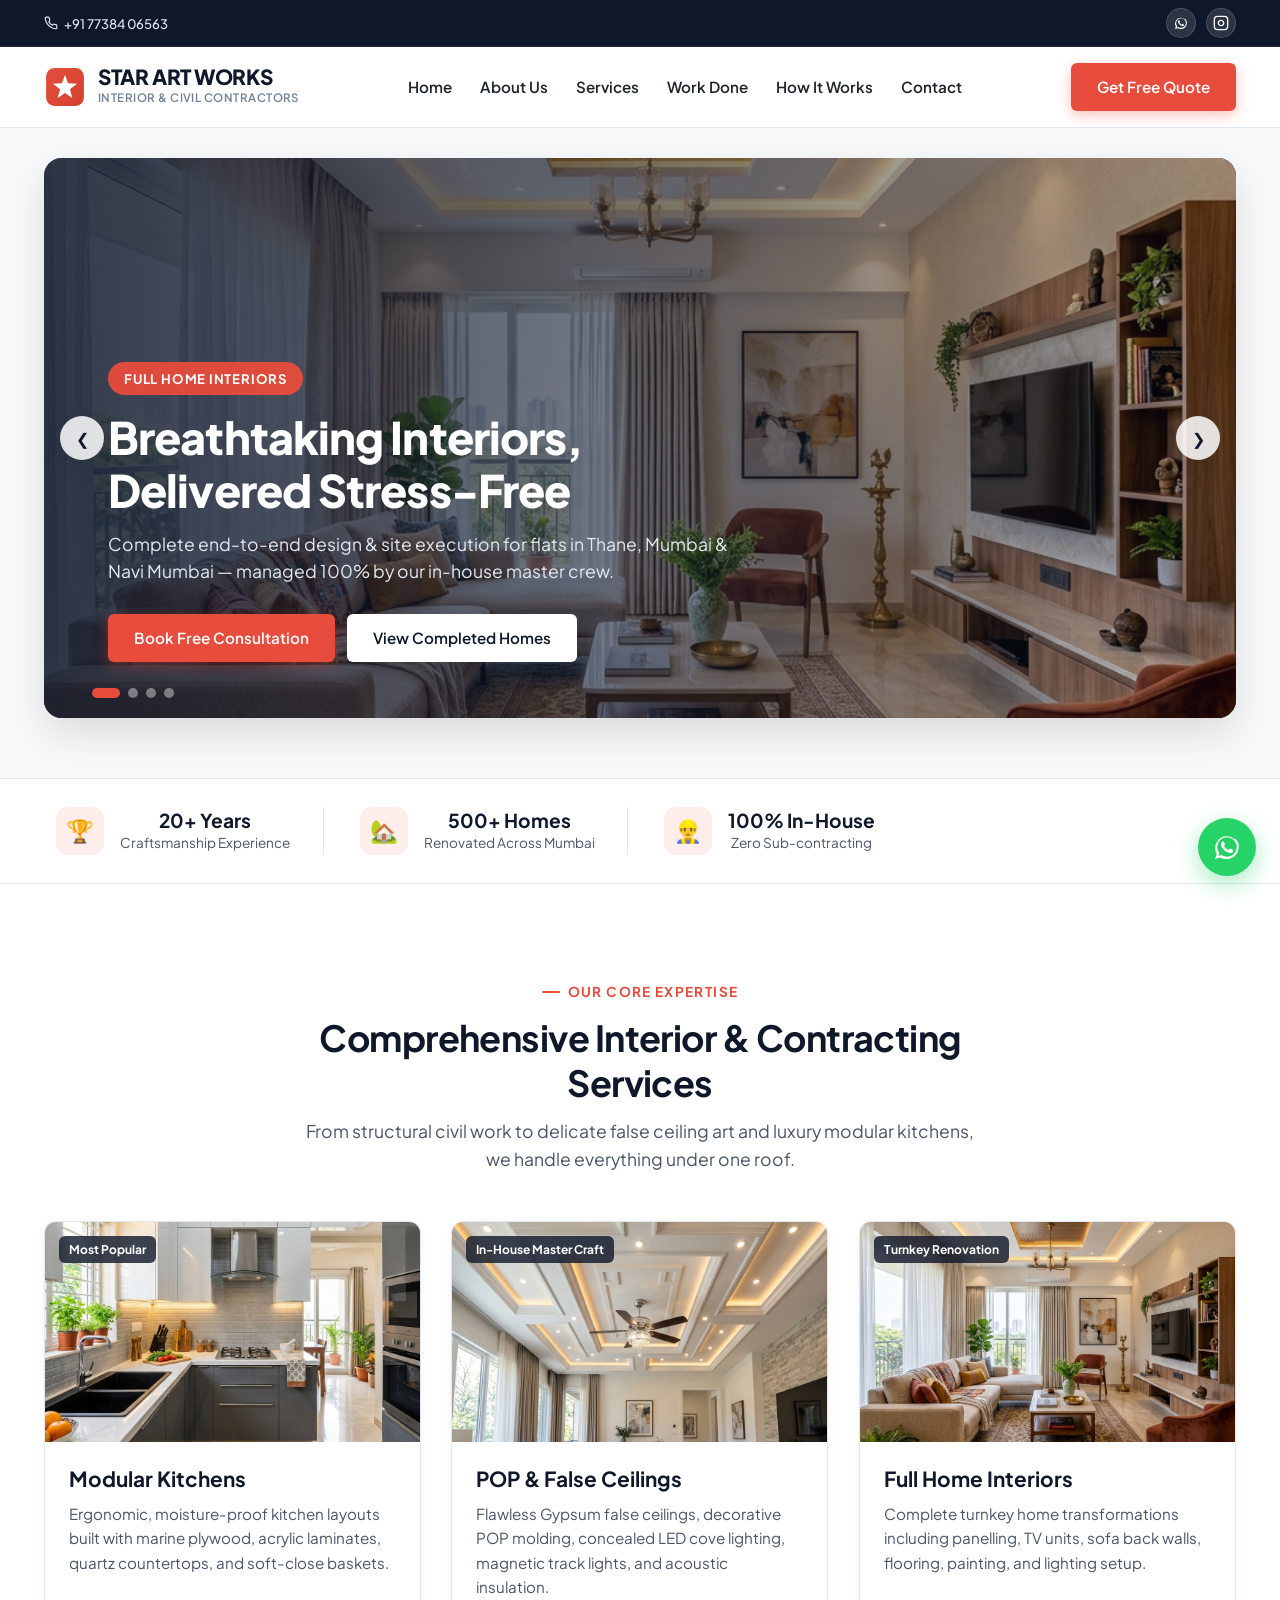
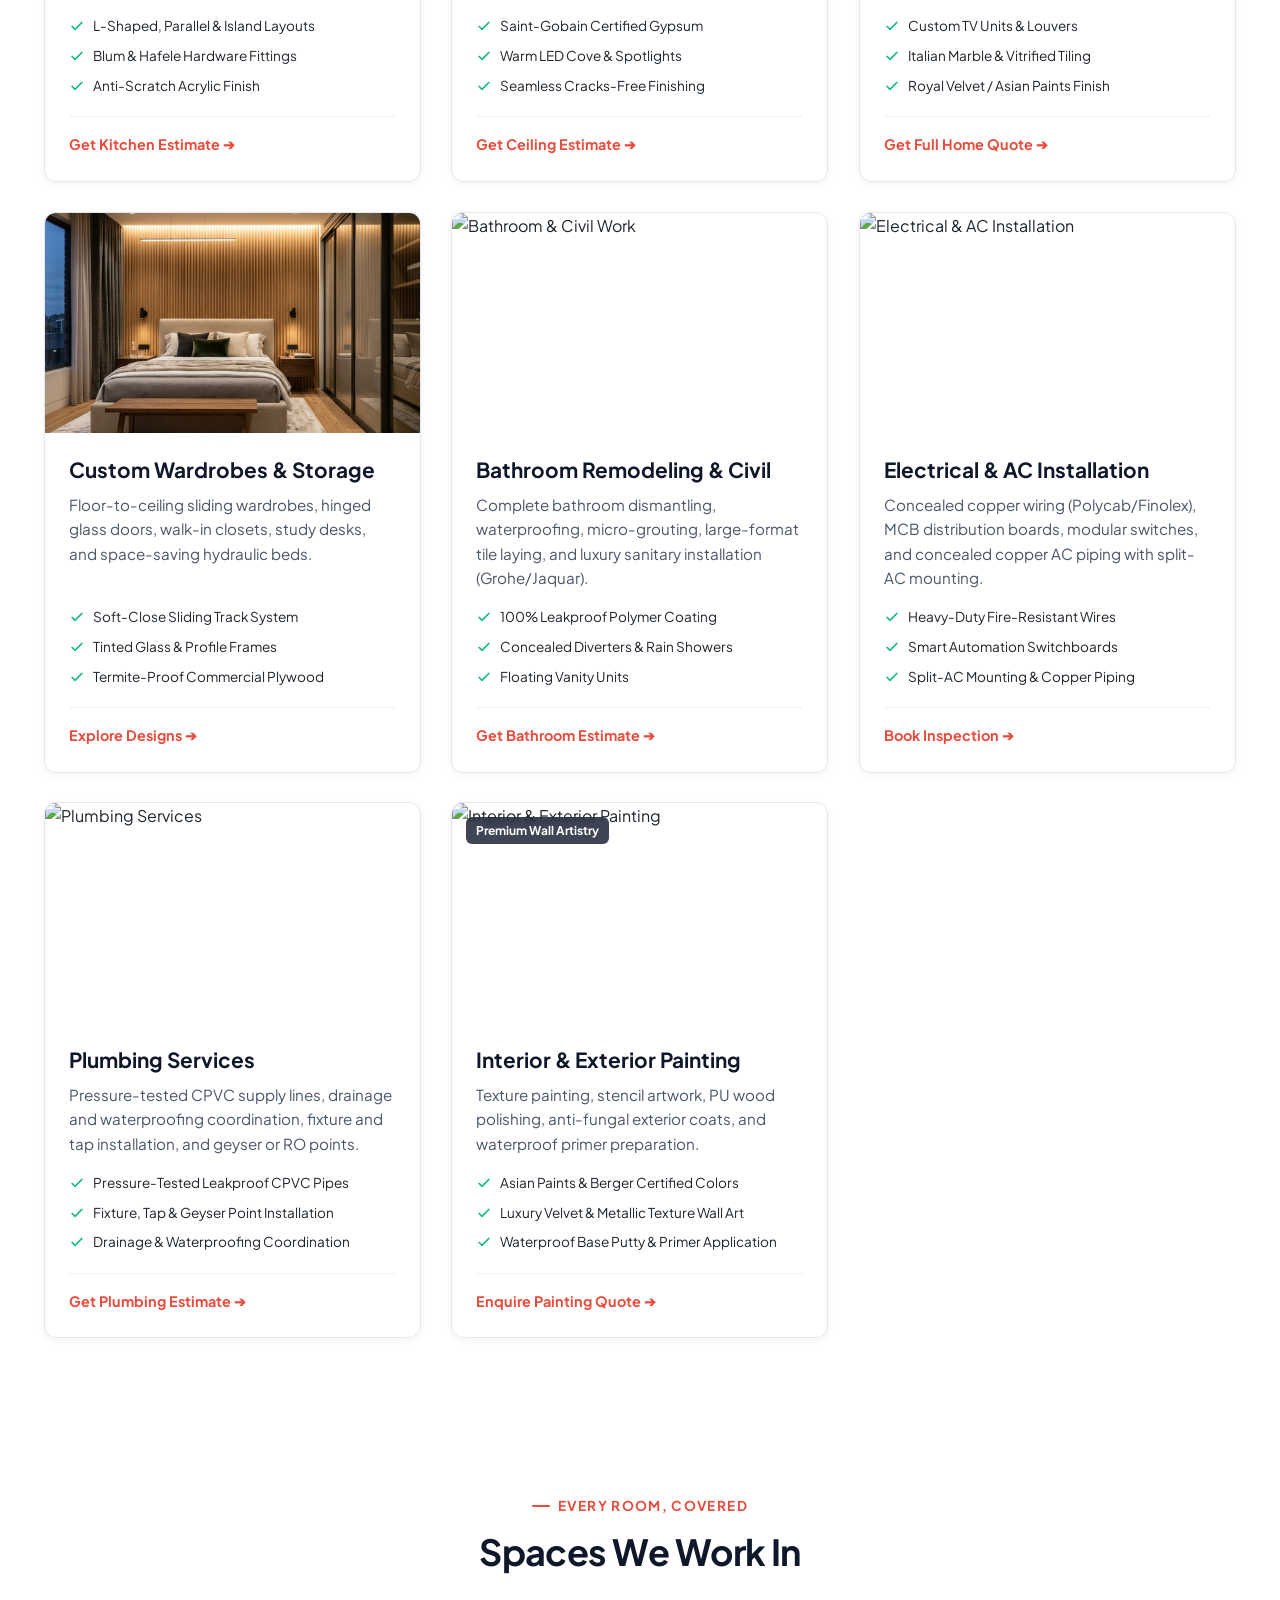
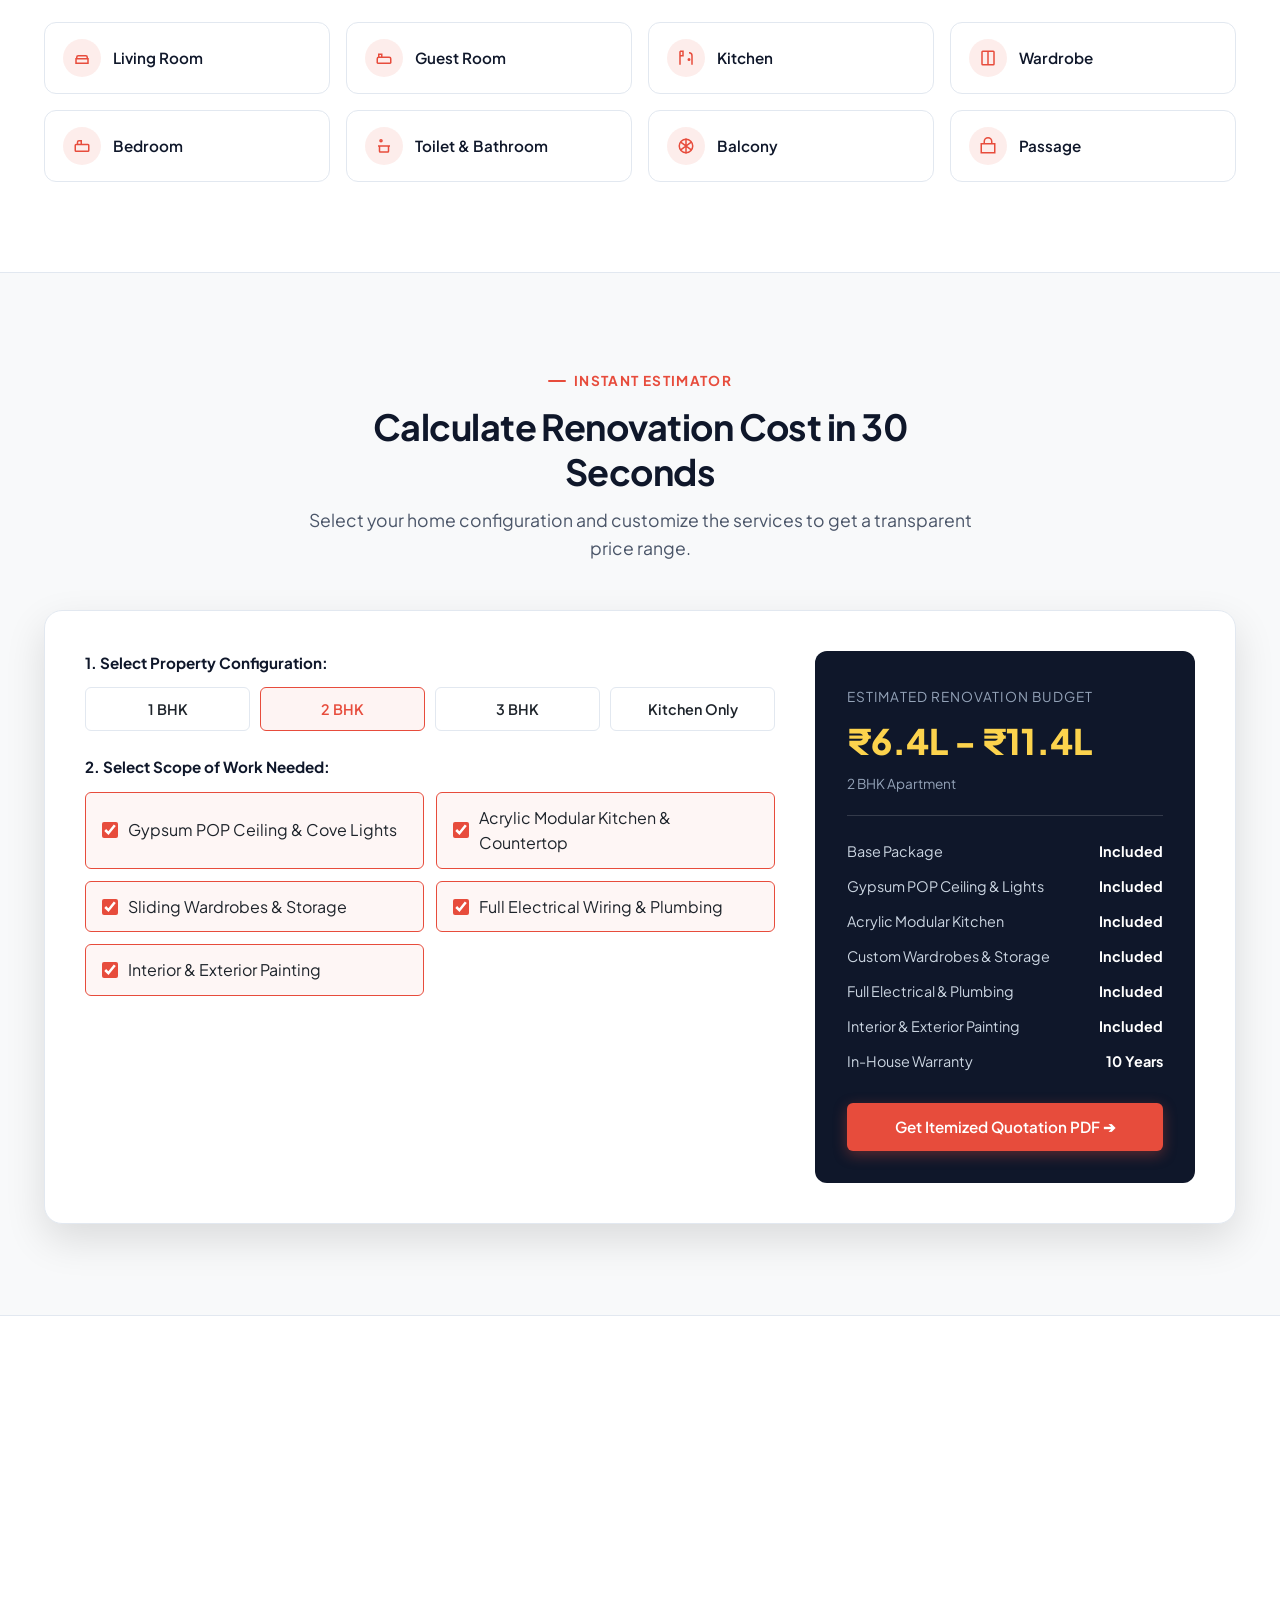
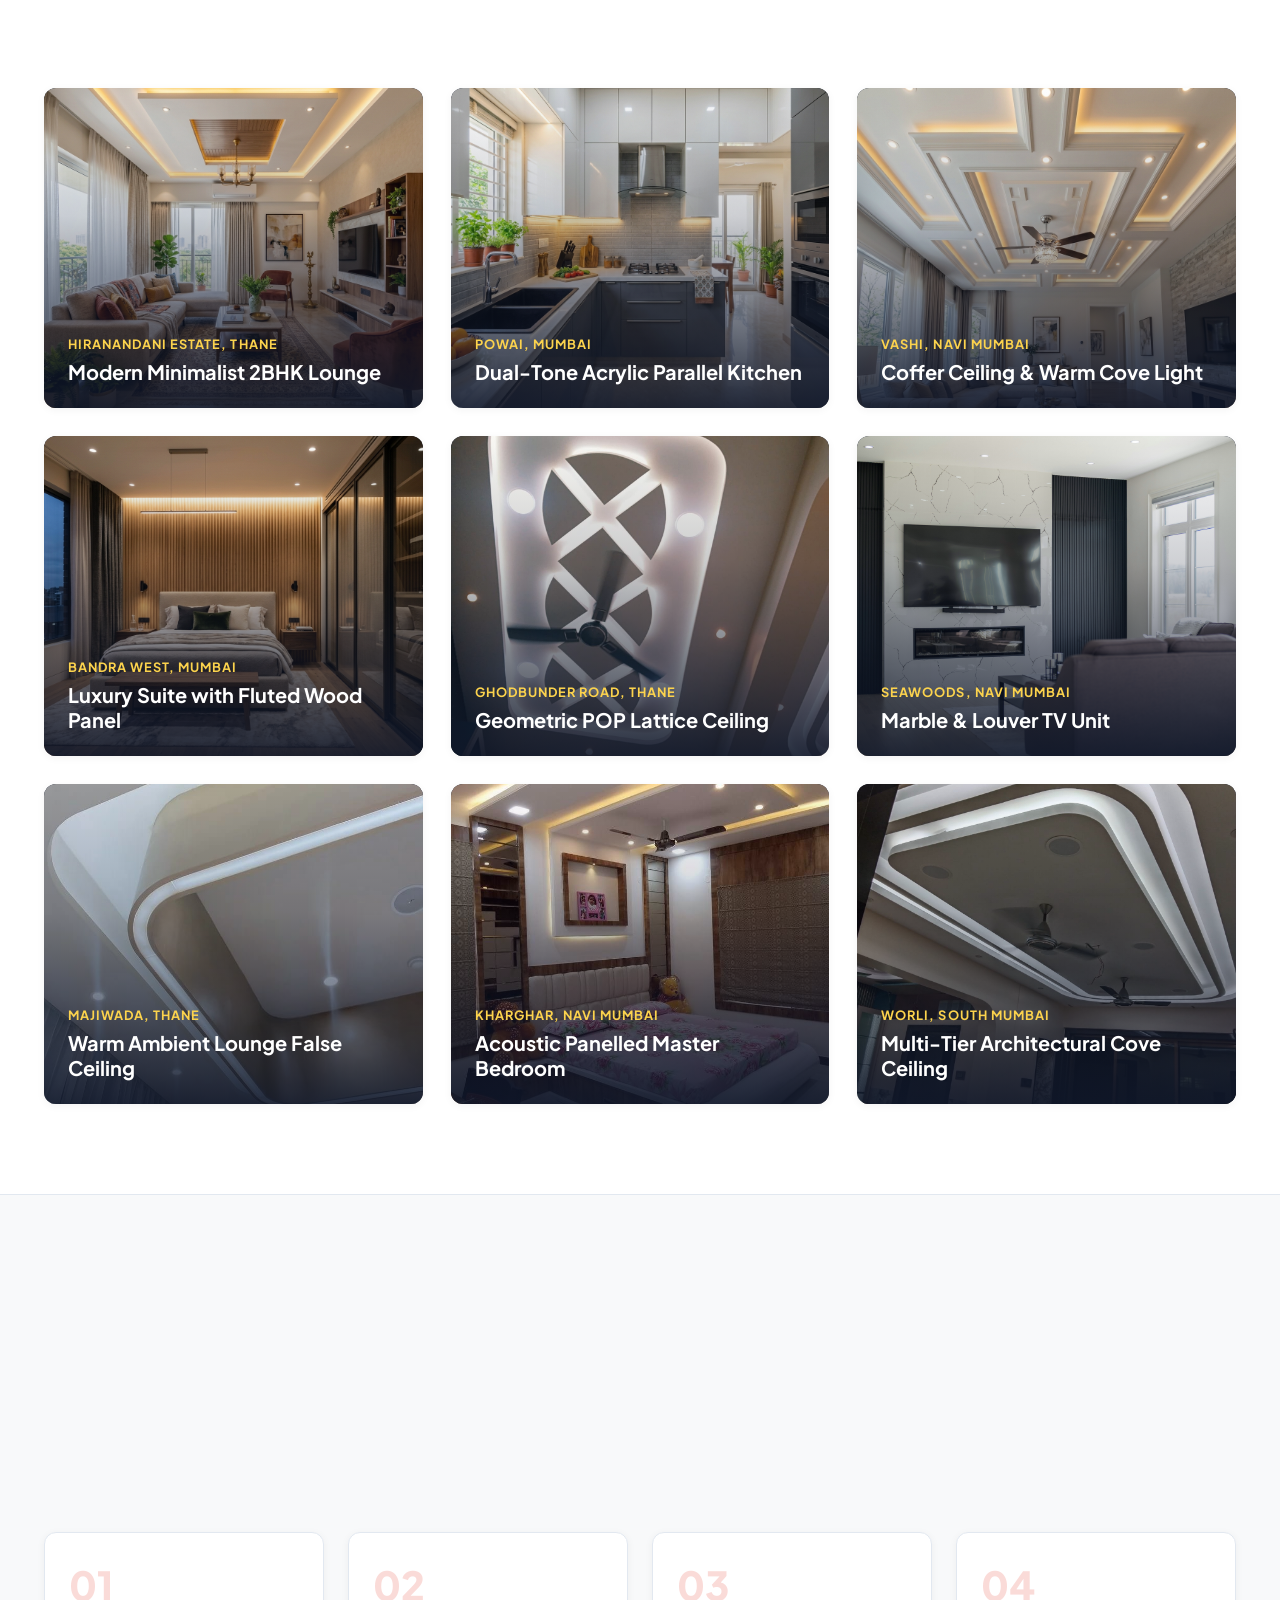
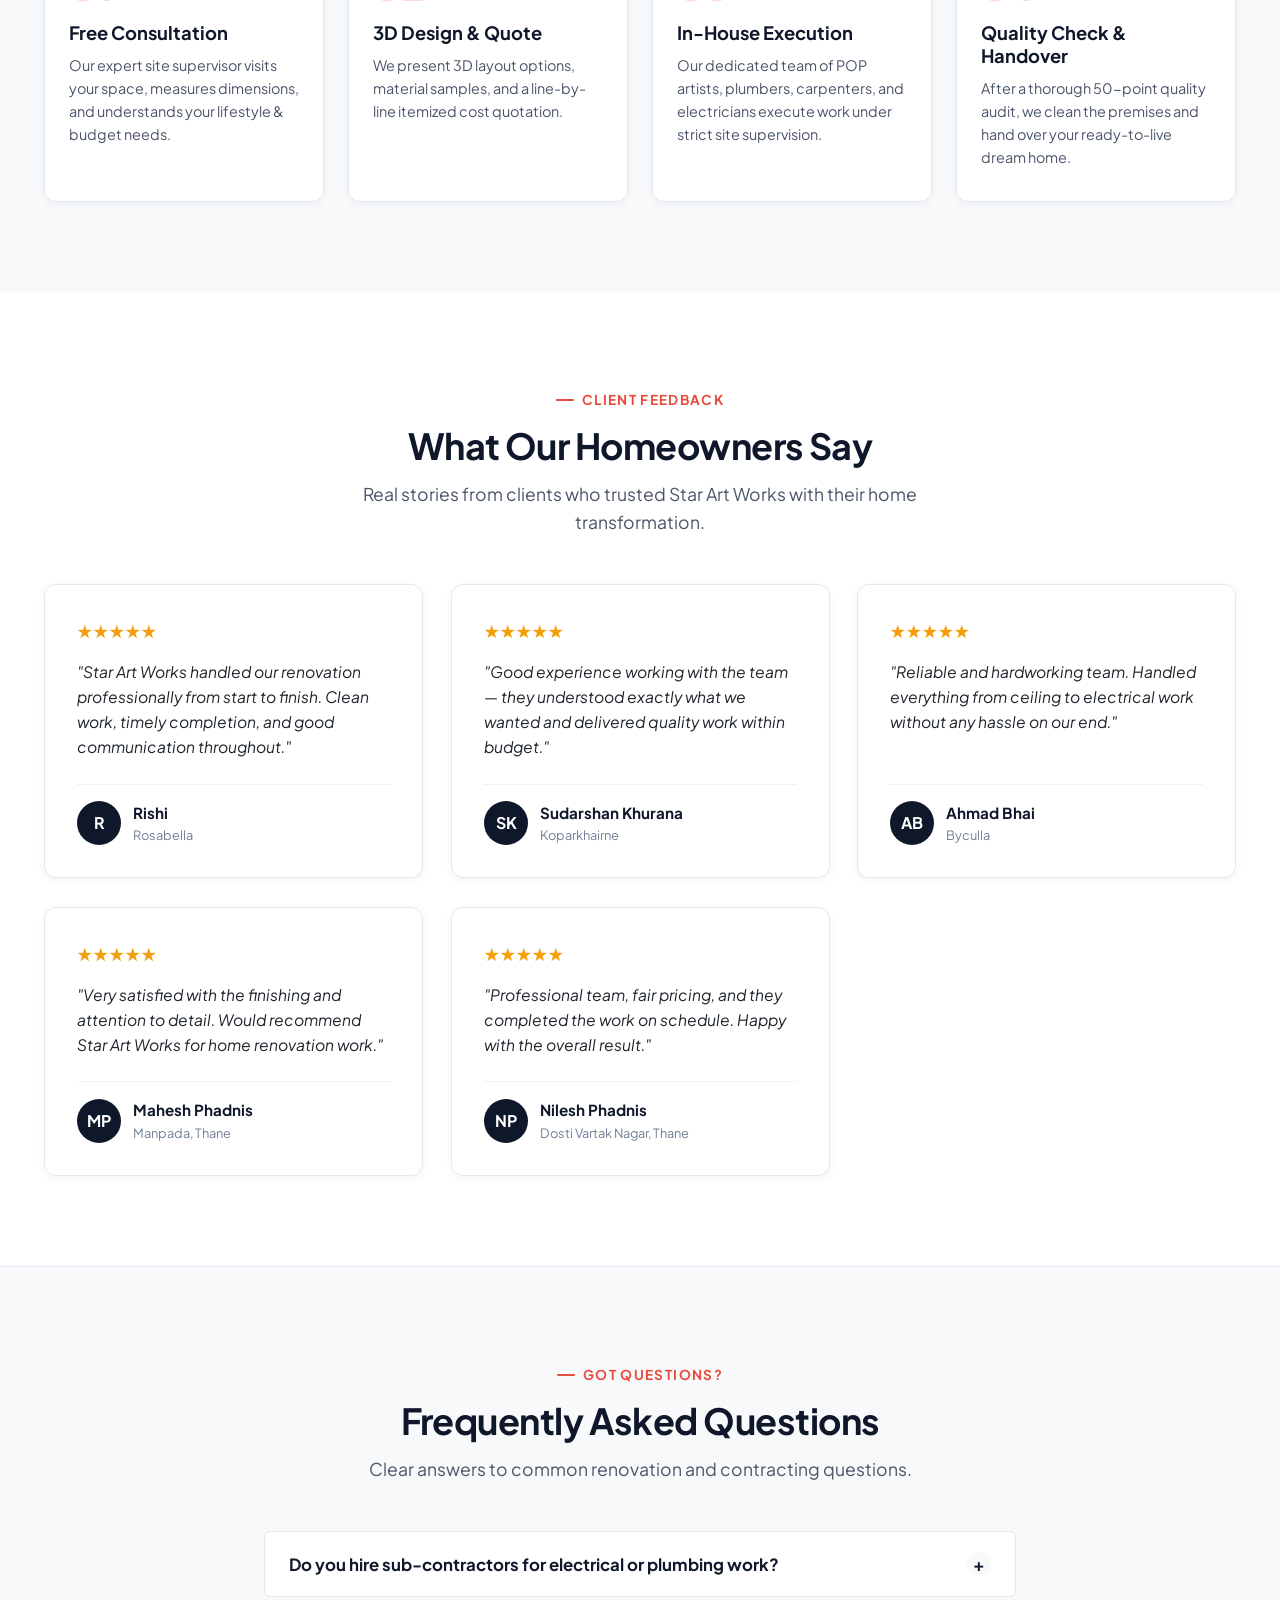
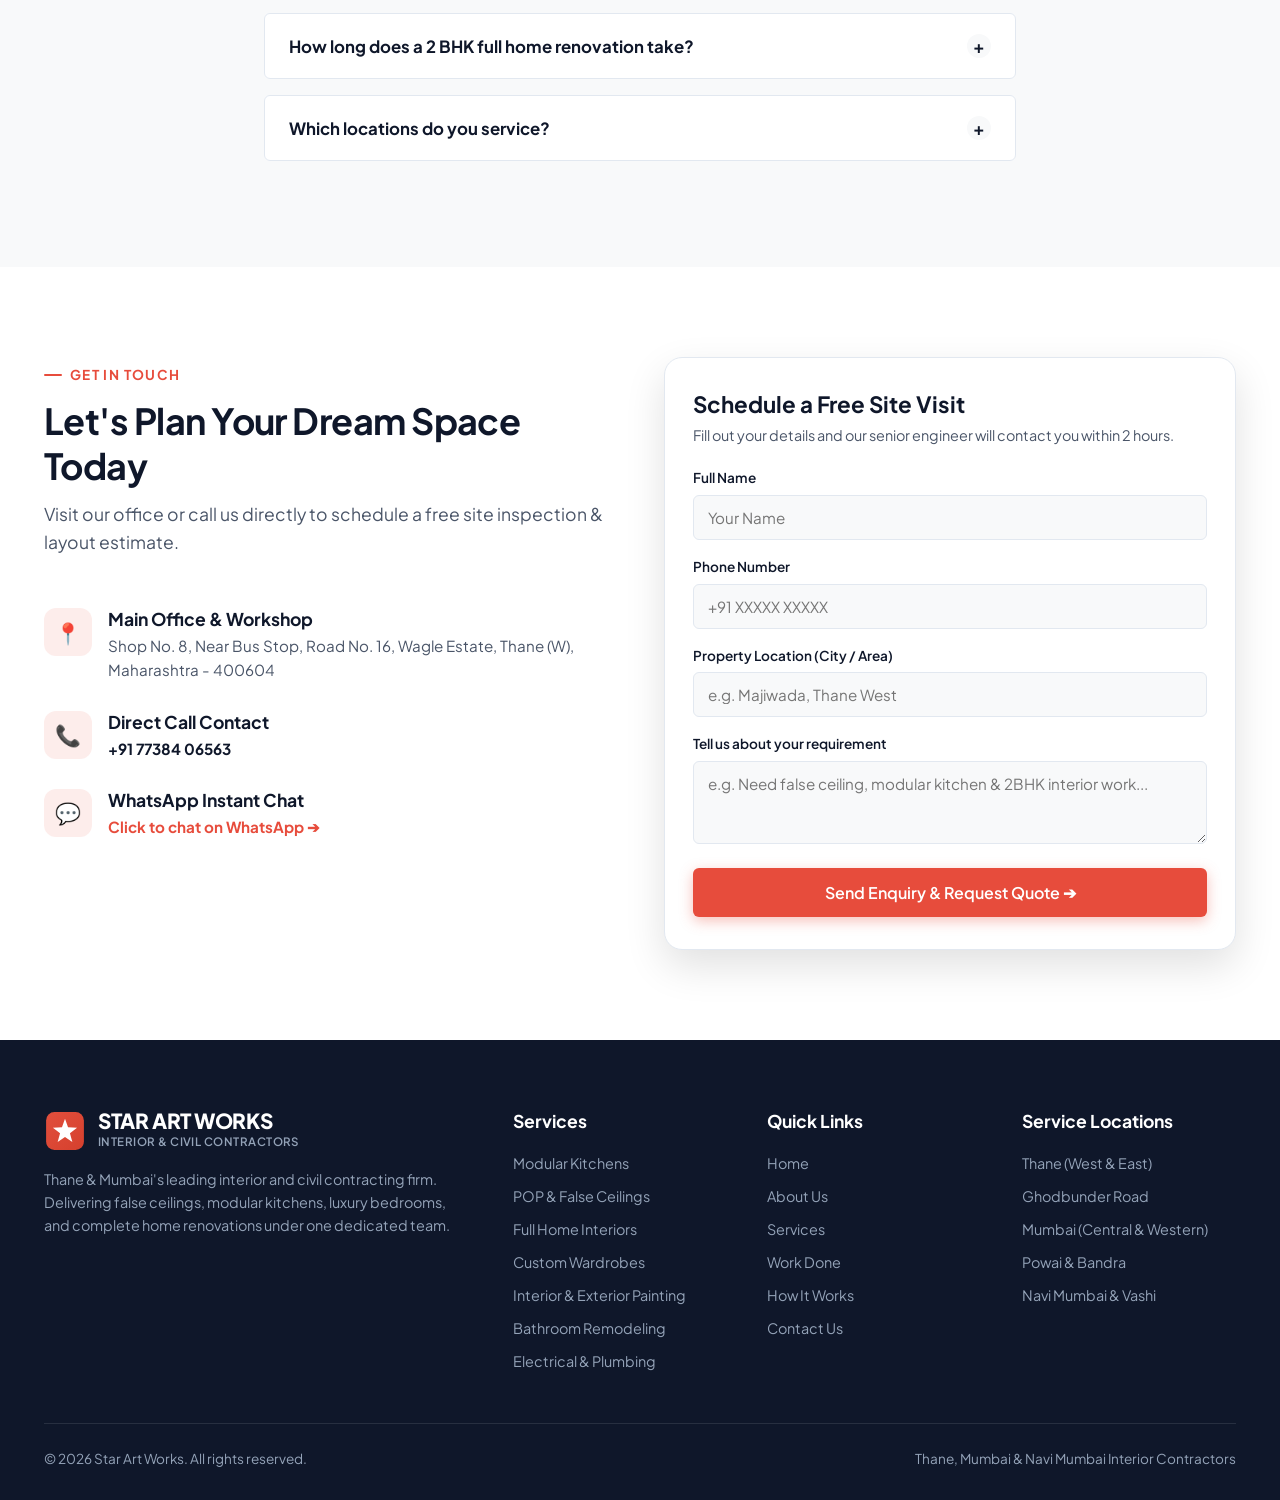
==== index.html @ c9e11f7c "index file changes" ====
<!DOCTYPE html>
<html lang="en">

<head>
  <meta charset="UTF-8">
  <meta name="viewport" content="width=device-width, initial-scale=1.0">
  <title>Star Art Works — Premium Home Interior &amp; Civil Contractors | Thane, Mumbai &amp; Navi Mumbai</title>
  <meta name="description"
    content="Star Art Works offers complete end-to-end home interior design, modular kitchens, POP false ceiling, electrical, plumbing, and civil renovation services in Thane, Mumbai & Navi Mumbai. Get a free consultation today!">
  <meta name="theme-color" content="#FFFFFF">
  <link rel="canonical" href="https://www.starartworks.in/">

  <!-- Open Graph / Social Media -->
  <meta property="og:type" content="website">
  <meta property="og:site_name" content="Star Art Works">
  <meta property="og:title" content="Star Art Works — Home Interiors &amp; Renovation Experts">
  <meta property="og:description"
    content="Modular Kitchens, POP False Ceilings, Bathrooms &amp; Full Home Interiors delivered by 100% in-house master craftsmen.">
  <meta property="og:image" content="/assets/images/hero-1.png">

  <!-- Favicon -->
  <!-- Favicon -->
  <link rel="icon" type="image/svg+xml" href="/assets/brand-new/star-art-works-icon.svg">
  <link rel="icon" type="image/x-icon" href="/assets/brand-new/favicon.ico">
  <link rel="icon" type="image/png" sizes="32x32" href="/assets/brand-new/favicon-32x32.png">
  <link rel="icon" type="image/png" sizes="16x16" href="/assets/brand-new/favicon-16x16.png">
  <link rel="apple-touch-icon" href="/assets/brand-new/favicon-192x192.png">

  <!-- Google Fonts: Plus Jakarta Sans & Inter -->
  <link rel="preconnect" href="https://fonts.googleapis.com">
  <link rel="preconnect" href="https://fonts.gstatic.com" crossorigin>
  <link
    href="https://fonts.googleapis.com/css2?family=Inter:wght@400;500;600;700&family=Plus+Jakarta+Sans:wght@500;600;700;800&family=IBM+Plex+Mono:wght@500&display=swap"
    rel="stylesheet">

  <!-- Stylesheets -->
  <link rel="stylesheet" href="/css/styles.css">

  <!-- Structured Data -->
  <script type="application/ld+json">
  {
    "@context": "https://schema.org",
    "@type": "HomeAndConstructionBusiness",
    "name": "Star Art Works",
    "image": "assets/images/hero-1.png",
    "telephone": "+91-77384-06563",
    "address": {
      "@type": "PostalAddress",
      "streetAddress": "Shop No. 8, Near Bus Stop, Road No. 16, Wagle Estate",
      "addressLocality": "Thane",
      "postalCode": "400604",
      "addressCountry": "IN"
    },
    "areaServed": ["Thane", "Mumbai", "Navi Mumbai"],
    "sameAs": [
      "https://instagram.com/starart_works",
      "https://wa.me/917738406563"
    ]
  }
  </script>
</head>

<body>

  <!-- ============ TOP ANNOUNCEMENT BAR ============ -->
  <div class="top-bar">
    <div class="wrap top-bar-wrap">
      <div class="top-bar-left">
        <a href="tel:+917738406563" class="top-bar-item">
          <svg viewBox="0 0 24 24" width="14" height="14" fill="none" stroke="currentColor" stroke-width="2">
            <path
              d="M22 16.92v3a2 2 0 0 1-2.18 2 19.79 19.79 0 0 1-8.63-3.07 19.5 19.5 0 0 1-6-6 19.79 19.79 0 0 1-3.07-8.67A2 2 0 0 1 4.11 2h3a2 2 0 0 1 2 1.72 12.84 12.84 0 0 0 .7 2.81 2 2 0 0 1-.45 2.11L8.09 9.91a16 16 0 0 0 6 6l1.27-1.27a2 2 0 0 1 2.11-.45 12.84 12.84 0 0 0 2.81.7A2 2 0 0 1 22 16.92z" />
          </svg>
          +91 77384 06563
        </a>
      </div>

      <div class="top-bar-right">
        <div class="top-bar-social">
          <a href="https://wa.me/917738406563" target="_blank" rel="noopener" aria-label="WhatsApp">
            <svg viewBox="0 0 24 24" width="16" height="16" fill="currentColor">
              <path
                d="M17.6 6.3A8.9 8.9 0 0 0 12 4a8.9 8.9 0 0 0-7.7 13.4L3 21l3.7-1.2A8.9 8.9 0 0 0 12 21a8.9 8.9 0 0 0 5.6-15.7ZM12 19.3a7.3 7.3 0 0 1-3.9-1.1l-.3-.2-2.3.7.7-2.2-.2-.3A7.3 7.3 0 1 1 19.3 12 7.3 7.3 0 0 1 12 19.3Zm4-5.4c-.2-.1-1.3-.6-1.5-.7s-.4-.1-.5.1-.5.7-.7.8-.3.1-.5 0a6 6 0 0 1-1.8-1.1 6.8 6.8 0 0 1-1.2-1.5c-.1-.2 0-.3.1-.4l.3-.4.2-.3a.5.5 0 0 0 0-.4c0-.1-.5-1.3-.7-1.7s-.4-.4-.5-.4h-.4a.9.9 0 0 0-.6.3 2.6 2.6 0 0 0-.8 1.9c0 1.1.8 2.2 1 2.4s1.6 2.5 3.9 3.4a13 13 0 0 0 1.3.5 3.1 3.1 0 0 0 1.4.1 2.3 2.3 0 0 0 1.5-1.1c.2-.3.2-.2-.4-.3Z" />
            </svg>
          </a>
          <a href="https://instagram.com/starart_works" target="_blank" rel="noopener" aria-label="Instagram">
            <svg viewBox="0 0 24 24" width="16" height="16" fill="none" stroke="currentColor" stroke-width="2">
              <rect x="2" y="2" width="20" height="20" rx="5" ry="5" />
              <path d="M16 11.37A4 4 0 1 1 12.63 8 4 4 0 0 1 16 11.37z" />
              <line x1="17.5" y1="6.5" x2="17.51" y2="6.5" />
            </svg>
          </a>
        </div>
      </div>
    </div>
  </div>

  <!-- ============ WHITE STICKY HEADER ============ -->
  <header>
    <div class="wrap nav-wrap">
      <a href="#top" class="brand-logo-link" aria-label="Star Art Works Home">
        <img src="/assets/brand-new/star-art-works-icon.svg" alt="Star Art Works" class="brand-logo-icon">
        <div class="brand-text">
          <span class="brand-name">STAR ART WORKS</span>
          <span class="brand-sub">Interior &amp; Civil Contractors</span>
        </div>
      </a>

      <ul class="nav-menu" id="navMenu">
        <li><a href="/" class="nav-link active">Home</a></li>
        <li><a href="/about/" class="nav-link">About Us</a></li>
        <li><a href="/services/" class="nav-link">Services</a></li>
        <li><a href="/portfolio/" class="nav-link">Work Done</a></li>
        <li><a href="/how-it-works/" class="nav-link">How It Works</a></li>
        <li><a href="/contact/" class="nav-link">Contact</a></li>
      </ul>

      <div class="nav-actions">
        <a href="#contact" class="btn btn-primary">Get Free Quote</a>
        <button class="mobile-toggle" id="mobileToggle" aria-label="Toggle menu">☰</button>
      </div>
    </div>
  </header>

  <main id="top">

    <!-- ============ HERO SECTION WITH CAROUSEL SLIDER (LIVSPACE STYLE) ============ -->
    <section id="hero" class="hero-section">
      <div class="wrap hero-container">

        <!-- Interactive Multi-slide Carousel -->
        <div class="hero-slider-wrap">
          <div class="hero-slider-track">

            <!-- Slide 1: Full Home Interiors -->
            <div class="slide active" style="background-image: url('assets/images/hero-1.png');">
              <div class="slide-overlay">
                <span class="slide-badge">Full Home Interiors</span>
                <h1 class="slide-title">Breathtaking Interiors,<br>Delivered Stress-Free</h1>
                <p class="slide-desc">Complete end-to-end design &amp; site execution for flats in Thane, Mumbai &amp;
                  Navi Mumbai — managed 100% by our in-house master crew.</p>
                <div class="slide-cta">
                  <a href="#contact" class="btn btn-primary">Book Free Consultation</a>
                  <a href="#projects" class="btn btn-white">View Completed Homes</a>
                </div>
              </div>
            </div>

            <!-- Slide 2: Modular Kitchens -->
            <div class="slide" style="background-image: url('assets/images/hero-2.png');">
              <div class="slide-overlay">
                <span class="slide-badge">Modular Kitchens</span>
                <h1 class="slide-title">Smart Modular Kitchens,<br>Crafted for Life</h1>
                <p class="slide-desc">Acrylic, laminate &amp; PU finishes with Blum soft-close hardware, quartz
                  countertops, and moisture-resistant marine ply carcass.</p>
                <div class="slide-cta">
                  <a href="#estimator" class="btn btn-primary">Calculate Kitchen Price</a>
                  <a href="#services" class="btn btn-white">Explore Finishes</a>
                </div>
              </div>
            </div>

            <!-- Slide 3: POP & False Ceiling -->
            <div class="slide" style="background-image: url('assets/images/hero-3.png');">
              <div class="slide-overlay">
                <span class="slide-badge">Gypsum &amp; POP False Ceilings</span>
                <h1 class="slide-title">Designer Ceilings &amp;<br>Ambient LED Lighting</h1>
                <p class="slide-desc">Saint-Gobain Gypsum channels, concealed cove lighting, architectural downlights,
                  and custom CNC lounge patterns.</p>
                <div class="slide-cta">
                  <a href="#contact" class="btn btn-primary">Get Ceiling Quote</a>
                  <a href="#projects" class="btn btn-white">Browse Ceiling Designs</a>
                </div>
              </div>
            </div>

            <!-- Slide 4: Master Bedroom -->
            <div class="slide" style="background-image: url('assets/images/hero-4.png');">
              <div class="slide-overlay">
                <span class="slide-badge">Luxury Bedrooms</span>
                <h1 class="slide-title">Custom Wardrobes &amp;<br>Aesthetic Bedroom Walls</h1>
                <p class="slide-desc">Sliding wardrobes, acoustic wall fluting, integrated bedside lighting, and
                  space-maximizing storage solutions.</p>
                <div class="slide-cta">
                  <a href="#contact" class="btn btn-primary">Schedule Site Visit</a>
                  <a href="#process" class="btn btn-white">Our 4-Step Process</a>
                </div>
              </div>
            </div>

          </div>

          <!-- Slider Arrow Controls -->
          <button class="slider-arrow slider-prev" aria-label="Previous slide">❮</button>
          <button class="slider-arrow slider-next" aria-label="Next slide">❯</button>

          <!-- Slider Pagination Dots -->
          <div class="slider-dots">
            <span class="dot active"></span>
            <span class="dot"></span>
            <span class="dot"></span>
            <span class="dot"></span>
          </div>
        </div>



      </div>
    </section>

    <!-- ============ TRUST METRICS BAR ============ -->
    <section class="trust-bar">
      <div class="wrap trust-grid">
        <div class="trust-item reveal">
          <div class="trust-icon">🏆</div>
          <div class="trust-info">
            <h4>20+ Years</h4>
            <p>Craftsmanship Experience</p>
          </div>
        </div>
        <div class="trust-item reveal">
          <div class="trust-icon">🏡</div>
          <div class="trust-info">
            <h4>500+ Homes</h4>
            <p>Renovated Across Mumbai</p>
          </div>
        </div>
        <div class="trust-item reveal">
          <div class="trust-icon">👷‍♂️</div>
          <div class="trust-info">
            <h4>100% In-House</h4>
            <p>Zero Sub-contracting</p>
          </div>
        </div>
      </div>
    </section>

    <!-- ============ END-TO-END SERVICES ============ -->
    <section id="services" class="services-section">
      <div class="wrap">
        <div class="section-head reveal">
          <span class="eyebrow">Our Core Expertise</span>
          <h2>Comprehensive Interior &amp; Contracting Services</h2>
          <p>From structural civil work to delicate false ceiling art and luxury modular kitchens, we handle everything
            under one roof.</p>
        </div>

        <div class="services-grid">

          <!-- Card 1 -->
          <div class="service-card reveal">
            <div class="service-img-wrap">
              <img src="/assets/images/hero-2.png" alt="Modular Kitchen Interior">
              <span class="service-tag">Most Popular</span>
            </div>
            <div class="service-body">
              <h3>Modular Kitchens</h3>
              <p>Ergonomic, moisture-proof kitchen layouts built with marine plywood, acrylic laminates, quartz
                countertops, and soft-close baskets.</p>
              <ul class="service-features">
                <li><svg viewBox="0 0 24 24" width="16" height="16" fill="none" stroke="currentColor"
                    stroke-width="2.5">
                    <polyline points="20 6 9 17 4 12" />
                  </svg> L-Shaped, Parallel &amp; Island Layouts</li>
                <li><svg viewBox="0 0 24 24" width="16" height="16" fill="none" stroke="currentColor"
                    stroke-width="2.5">
                    <polyline points="20 6 9 17 4 12" />
                  </svg> Blum &amp; Hafele Hardware Fittings</li>
                <li><svg viewBox="0 0 24 24" width="16" height="16" fill="none" stroke="currentColor"
                    stroke-width="2.5">
                    <polyline points="20 6 9 17 4 12" />
                  </svg> Anti-Scratch Acrylic Finish</li>
              </ul>
              <div class="service-footer">
                <a href="#contact" class="service-link">Get Kitchen Estimate ➔</a>
              </div>
            </div>
          </div>

          <!-- Card 2 -->
          <div class="service-card reveal">
            <div class="service-img-wrap">
              <img src="/assets/images/hero-3.png" alt="False Ceiling POP Design">
              <span class="service-tag">In-House Master Craft</span>
            </div>
            <div class="service-body">
              <h3>POP &amp; False Ceilings</h3>
              <p>Flawless Gypsum false ceilings, decorative POP molding, concealed LED cove lighting, magnetic track
                lights, and acoustic insulation.</p>
              <ul class="service-features">
                <li><svg viewBox="0 0 24 24" width="16" height="16" fill="none" stroke="currentColor"
                    stroke-width="2.5">
                    <polyline points="20 6 9 17 4 12" />
                  </svg> Saint-Gobain Certified Gypsum</li>
                <li><svg viewBox="0 0 24 24" width="16" height="16" fill="none" stroke="currentColor"
                    stroke-width="2.5">
                    <polyline points="20 6 9 17 4 12" />
                  </svg> Warm LED Cove &amp; Spotlights</li>
                <li><svg viewBox="0 0 24 24" width="16" height="16" fill="none" stroke="currentColor"
                    stroke-width="2.5">
                    <polyline points="20 6 9 17 4 12" />
                  </svg> Seamless Cracks-Free Finishing</li>
              </ul>
              <div class="service-footer">
                <a href="#contact" class="service-link">Get Ceiling Estimate ➔</a>
              </div>
            </div>
          </div>

          <!-- Card 3 -->
          <div class="service-card reveal">
            <div class="service-img-wrap">
              <img src="/assets/images/hero-1.png" alt="Living Room Interior">
              <span class="service-tag">Turnkey Renovation</span>
            </div>
            <div class="service-body">
              <h3>Full Home Interiors</h3>
              <p>Complete turnkey home transformations including panelling, TV units, sofa back walls, flooring,
                painting, and lighting setup.</p>
              <ul class="service-features">
                <li><svg viewBox="0 0 24 24" width="16" height="16" fill="none" stroke="currentColor"
                    stroke-width="2.5">
                    <polyline points="20 6 9 17 4 12" />
                  </svg> Custom TV Units &amp; Louvers</li>
                <li><svg viewBox="0 0 24 24" width="16" height="16" fill="none" stroke="currentColor"
                    stroke-width="2.5">
                    <polyline points="20 6 9 17 4 12" />
                  </svg> Italian Marble &amp; Vitrified Tiling</li>
                <li><svg viewBox="0 0 24 24" width="16" height="16" fill="none" stroke="currentColor"
                    stroke-width="2.5">
                    <polyline points="20 6 9 17 4 12" />
                  </svg> Royal Velvet / Asian Paints Finish</li>
              </ul>
              <div class="service-footer">
                <a href="#contact" class="service-link">Get Full Home Quote ➔</a>
              </div>
            </div>
          </div>

          <!-- Card 4 -->
          <div class="service-card reveal">
            <div class="service-img-wrap">
              <img src="/assets/images/hero-4.png" alt="Custom Wardrobe & Furniture">
            </div>
            <div class="service-body">
              <h3>Custom Wardrobes &amp; Storage</h3>
              <p>Floor-to-ceiling sliding wardrobes, hinged glass doors, walk-in closets, study desks, and space-saving
                hydraulic beds.</p>
              <ul class="service-features">
                <li><svg viewBox="0 0 24 24" width="16" height="16" fill="none" stroke="currentColor"
                    stroke-width="2.5">
                    <polyline points="20 6 9 17 4 12" />
                  </svg> Soft-Close Sliding Track System</li>
                <li><svg viewBox="0 0 24 24" width="16" height="16" fill="none" stroke="currentColor"
                    stroke-width="2.5">
                    <polyline points="20 6 9 17 4 12" />
                  </svg> Tinted Glass &amp; Profile Frames</li>
                <li><svg viewBox="0 0 24 24" width="16" height="16" fill="none" stroke="currentColor"
                    stroke-width="2.5">
                    <polyline points="20 6 9 17 4 12" />
                  </svg> Termite-Proof Commercial Plywood</li>
              </ul>
              <div class="service-footer">
                <a href="#contact" class="service-link">Explore Designs ➔</a>
              </div>
            </div>
          </div>

          <!-- Card 5 -->
          <div class="service-card reveal">
            <div class="service-img-wrap">
              <img src="https://images.unsplash.com/photo-1682888818704-6dc91e9d7532?auto=format&fit=crop&w=1200&q=80" alt="Bathroom & Civil Work">
            </div>
            <div class="service-body">
              <h3>Bathroom Remodeling &amp; Civil</h3>
              <p>Complete bathroom dismantling, waterproofing, micro-grouting, large-format tile laying, and luxury
                sanitary installation (Grohe/Jaquar).</p>
              <ul class="service-features">
                <li><svg viewBox="0 0 24 24" width="16" height="16" fill="none" stroke="currentColor"
                    stroke-width="2.5">
                    <polyline points="20 6 9 17 4 12" />
                  </svg> 100% Leakproof Polymer Coating</li>
                <li><svg viewBox="0 0 24 24" width="16" height="16" fill="none" stroke="currentColor"
                    stroke-width="2.5">
                    <polyline points="20 6 9 17 4 12" />
                  </svg> Concealed Diverters &amp; Rain Showers</li>
                <li><svg viewBox="0 0 24 24" width="16" height="16" fill="none" stroke="currentColor"
                    stroke-width="2.5">
                    <polyline points="20 6 9 17 4 12" />
                  </svg> Floating Vanity Units</li>
              </ul>
              <div class="service-footer">
                <a href="#contact" class="service-link">Get Bathroom Estimate ➔</a>
              </div>
            </div>
          </div>

          <!-- Card 6 -->
          <div class="service-card reveal">
            <div class="service-img-wrap">
              <img src="https://images.unsplash.com/photo-1553873002-785d775854c9?auto=format&fit=crop&w=1200&q=80" alt="Electrical & AC Installation">
            </div>
            <div class="service-body">
              <h3>Electrical &amp; AC Installation</h3>
              <p>Concealed copper wiring (Polycab/Finolex), MCB distribution boards, modular switches, and concealed
                copper AC piping with split-AC mounting.</p>
              <ul class="service-features">
                <li><svg viewBox="0 0 24 24" width="16" height="16" fill="none" stroke="currentColor"
                    stroke-width="2.5">
                    <polyline points="20 6 9 17 4 12" />
                  </svg> Heavy-Duty Fire-Resistant Wires</li>
                <li><svg viewBox="0 0 24 24" width="16" height="16" fill="none" stroke="currentColor"
                    stroke-width="2.5">
                    <polyline points="20 6 9 17 4 12" />
                  </svg> Smart Automation Switchboards</li>
                <li><svg viewBox="0 0 24 24" width="16" height="16" fill="none" stroke="currentColor"
                    stroke-width="2.5">
                    <polyline points="20 6 9 17 4 12" />
                  </svg> Split-AC Mounting &amp; Copper Piping</li>
              </ul>
              <div class="service-footer">
                <a href="#contact" class="service-link">Book Inspection ➔</a>
              </div>
            </div>
          </div>

          <!-- Card 7 -->
          <div class="service-card reveal">
            <div class="service-img-wrap">
              <img src="https://images.unsplash.com/photo-1586057285471-2f78bffaf074?auto=format&fit=crop&w=1200&q=80" alt="Plumbing Services">
            </div>
            <div class="service-body">
              <h3>Plumbing Services</h3>
              <p>Pressure-tested CPVC supply lines, drainage and waterproofing coordination, fixture and tap
                installation, and geyser or RO points.</p>
              <ul class="service-features">
                <li><svg viewBox="0 0 24 24" width="16" height="16" fill="none" stroke="currentColor"
                    stroke-width="2.5">
                    <polyline points="20 6 9 17 4 12" />
                  </svg> Pressure-Tested Leakproof CPVC Pipes</li>
                <li><svg viewBox="0 0 24 24" width="16" height="16" fill="none" stroke="currentColor"
                    stroke-width="2.5">
                    <polyline points="20 6 9 17 4 12" />
                  </svg> Fixture, Tap &amp; Geyser Point Installation</li>
                <li><svg viewBox="0 0 24 24" width="16" height="16" fill="none" stroke="currentColor"
                    stroke-width="2.5">
                    <polyline points="20 6 9 17 4 12" />
                  </svg> Drainage &amp; Waterproofing Coordination</li>
              </ul>
              <div class="service-footer">
                <a href="#contact" class="service-link">Get Plumbing Estimate ➔</a>
              </div>
            </div>
          </div>

          <!-- Card 8 -->
          <div class="service-card reveal">
            <div class="service-img-wrap">
              <img src="https://images.unsplash.com/photo-1675191863404-e1db618d6655?auto=format&fit=crop&w=1200&q=80" alt="Interior & Exterior Painting">
              <span class="service-tag">Premium Wall Artistry</span>
            </div>
            <div class="service-body">
              <h3>Interior &amp; Exterior Painting</h3>
              <p>Texture painting, stencil artwork, PU wood polishing, anti-fungal exterior coats, and waterproof
                primer preparation.</p>
              <ul class="service-features">
                <li><svg viewBox="0 0 24 24" width="16" height="16" fill="none" stroke="currentColor"
                    stroke-width="2.5">
                    <polyline points="20 6 9 17 4 12" />
                  </svg> Asian Paints &amp; Berger Certified Colors</li>
                <li><svg viewBox="0 0 24 24" width="16" height="16" fill="none" stroke="currentColor"
                    stroke-width="2.5">
                    <polyline points="20 6 9 17 4 12" />
                  </svg> Luxury Velvet &amp; Metallic Texture Wall Art</li>
                <li><svg viewBox="0 0 24 24" width="16" height="16" fill="none" stroke="currentColor"
                    stroke-width="2.5">
                    <polyline points="20 6 9 17 4 12" />
                  </svg> Waterproof Base Putty &amp; Primer Application</li>
              </ul>
              <div class="service-footer">
                <a href="#contact" class="service-link">Enquire Painting Quote ➔</a>
              </div>
            </div>
          </div>

        </div>
      </div>
    </section>

    <!-- SPACES WE COVER (condensed, see /services/ for full section) -->
    <section class="spaces-section" style="padding: 60px 0 90px;">
      <div class="wrap">
        <div class="section-head reveal">
          <span class="eyebrow">Every Room, Covered</span>
          <h2>Spaces We Work In</h2>
        </div>
        <div class="spaces-list spaces-list--compact">
          <div class="space-item"><div class="space-icon"><svg viewBox="0 0 24 24" width="18" height="18" fill="none" stroke="currentColor" stroke-width="2"><path d="M4 13h16v6H4z"/><path d="M5 13v-2a2 2 0 0 1 2-2h10a2 2 0 0 1 2 2v2"/></svg></div><span>Living Room</span></div>
          <div class="space-item"><div class="space-icon"><svg viewBox="0 0 24 24" width="18" height="18" fill="none" stroke="currentColor" stroke-width="2"><path d="M3 19v-6a2 2 0 0 1 2-2h14a2 2 0 0 1 2 2v6"/><path d="M3 19h18M5 11V7h4v4"/></svg></div><span>Guest Room</span></div>
          <div class="space-item"><div class="space-icon"><svg viewBox="0 0 24 24" width="18" height="18" fill="none" stroke="currentColor" stroke-width="2"><path d="M4 3v18M4 3h4v6H4"/><path d="M20 21V9a4 4 0 0 0-4-4"/><circle cx="16" cy="14" r="1"/></svg></div><span>Kitchen</span></div>
          <div class="space-item"><div class="space-icon"><svg viewBox="0 0 24 24" width="18" height="18" fill="none" stroke="currentColor" stroke-width="2"><rect x="4" y="3" width="16" height="18" rx="1"/><line x1="12" y1="3" x2="12" y2="21"/></svg></div><span>Wardrobe</span></div>
          <div class="space-item"><div class="space-icon"><svg viewBox="0 0 24 24" width="18" height="18" fill="none" stroke="currentColor" stroke-width="2"><rect x="3" y="10" width="18" height="9" rx="1"/><path d="M6 10V7a2 2 0 0 1 2-2h3v5"/></svg></div><span>Bedroom</span></div>
          <div class="space-item"><div class="space-icon"><svg viewBox="0 0 24 24" width="18" height="18" fill="none" stroke="currentColor" stroke-width="2"><path d="M4 12h16M6 12v7a1 1 0 0 0 1 1h10a1 1 0 0 0 1-1v-7"/><circle cx="8" cy="5" r="1.4"/></svg></div><span>Toilet &amp; Bathroom</span></div>
          <div class="space-item"><div class="space-icon"><svg viewBox="0 0 24 24" width="18" height="18" fill="none" stroke="currentColor" stroke-width="2"><path d="M12 2v20M4.5 6.5l15 11M19.5 6.5l-15 11"/><circle cx="12" cy="12" r="9"/></svg></div><span>Balcony</span></div>
          <div class="space-item"><div class="space-icon"><svg viewBox="0 0 24 24" width="18" height="18" fill="none" stroke="currentColor" stroke-width="2"><rect x="3" y="9" width="18" height="12"/><path d="M7 9V6a5 5 0 0 1 10 0v3"/></svg></div><span>Passage</span></div>
        </div>
      </div>
    </section>

    <!-- ============ INTERACTIVE ROOM COST ESTIMATOR ============ -->
    <section id="estimator" class="estimator-section">
      <div class="wrap">
        <div class="section-head reveal">
          <span class="eyebrow">Instant Estimator</span>
          <h2>Calculate Renovation Cost in 30 Seconds</h2>
          <p>Select your home configuration and customize the services to get a transparent price range.</p>
        </div>

        <div class="estimator-card reveal">
          <div class="estimator-controls">

            <div class="option-group">
              <span class="option-label">1. Select Property Configuration:</span>
              <div class="btn-grid">
                <button type="button" class="est-btn" data-bhk="1bhk">1 BHK</button>
                <button type="button" class="est-btn active" data-bhk="2bhk">2 BHK</button>
                <button type="button" class="est-btn" data-bhk="3bhk">3 BHK</button>
                <button type="button" class="est-btn" data-bhk="kitchen">Kitchen Only</button>
              </div>
            </div>

            <div class="option-group">
              <span class="option-label">2. Select Scope of Work Needed:</span>
              <div class="checkbox-grid">
                <label class="est-checkbox-card active">
                  <input type="checkbox" value="ceiling" checked>
                  <span>Gypsum POP Ceiling &amp; Cove Lights</span>
                </label>
                <label class="est-checkbox-card active">
                  <input type="checkbox" value="kitchen" checked>
                  <span>Acrylic Modular Kitchen &amp; Countertop</span>
                </label>
                <label class="est-checkbox-card active">
                  <input type="checkbox" value="wardrobes" checked>
                  <span>Sliding Wardrobes &amp; Storage</span>
                </label>
                <label class="est-checkbox-card active">
                  <input type="checkbox" value="electrical" checked>
                  <span>Full Electrical Wiring &amp; Plumbing</span>
                </label>
                <label class="est-checkbox-card active">
                  <input type="checkbox" value="painting" checked>
                  <span>Interior &amp; Exterior Painting</span>
                </label>
              </div>
            </div>

          </div>

          <!-- Price Gauge Summary Side -->
          <div class="estimator-summary">
            <div>
              <div class="summary-header">
                <span>Estimated Renovation Budget</span>
                <div class="price-display" id="priceDisplay">₹4.8L - ₹7.2L</div>
                <div style="font-size:0.85rem; color:#94A3B8; margin-top:4px;" id="estBhkLabel">2 BHK Apartment</div>
              </div>

              <ul class="breakdown-list" id="estItemsList">
                <li><span>Base Renovation Package</span><strong>Included</strong></li>
                <li><span>Gypsum POP Ceiling &amp; Lights</span><strong>Included</strong></li>
                <li><span>Acrylic Modular Kitchen</span><strong>Included</strong></li>
                <li><span>Sliding Wardrobes</span><strong>Included</strong></li>
                <li><span>In-House Warranty</span><strong>10 Years</strong></li>
              </ul>
            </div>

            <a href="#contact" class="btn btn-primary" style="width:100%;">Get Itemized Quotation PDF ➔</a>
          </div>
        </div>

      </div>
    </section>

    <!-- ============ FEATURED PROJECTS GALLERY ============ -->
    <section id="projects" class="projects-section">
      <div class="wrap">
        <div class="section-head reveal">
          <span class="eyebrow">Our Portfolio</span>
          <h2>Explore Our Recent Completed Projects</h2>
          <p>Real photos from recent site executions across Thane West, Powai, Bandra, Vashi, and Navi Mumbai.</p>
        </div>

        <div class="gallery-filters reveal">
          <button class="filter-btn active" data-filter="all">All Projects</button>
          <button class="filter-btn" data-filter="living">Living Rooms</button>
          <button class="filter-btn" data-filter="kitchen">Modular Kitchens</button>
          <button class="filter-btn" data-filter="bedroom">Bedrooms</button>
          <button class="filter-btn" data-filter="ceiling">Ceilings &amp; POP</button>
        </div>

        <div class="projects-grid">

          <div class="project-card" data-category="living">
            <img src="/assets/images/hero-1.png" alt="Living Room Thane">
            <div class="project-overlay">
              <span class="project-location">Hiranandani Estate, Thane</span>
              <h3 class="project-title">Modern Minimalist 2BHK Lounge</h3>
            </div>
          </div>

          <div class="project-card" data-category="kitchen">
            <img src="/assets/images/hero-2.png" alt="Modular Kitchen Powai">
            <div class="project-overlay">
              <span class="project-location">Powai, Mumbai</span>
              <h3 class="project-title">Dual-Tone Acrylic Parallel Kitchen</h3>
            </div>
          </div>

          <div class="project-card" data-category="ceiling">
            <img src="/assets/images/hero-3.png" alt="Coffer False Ceiling Vashi">
            <div class="project-overlay">
              <span class="project-location">Vashi, Navi Mumbai</span>
              <h3 class="project-title">Coffer Ceiling &amp; Warm Cove Light</h3>
            </div>
          </div>

          <div class="project-card" data-category="bedroom">
            <img src="/assets/images/hero-4.png" alt="Master Bedroom Suite Bandra">
            <div class="project-overlay">
              <span class="project-location">Bandra West, Mumbai</span>
              <h3 class="project-title">Luxury Suite with Fluted Wood Panel</h3>
            </div>
          </div>

          <div class="project-card" data-category="ceiling">
            <img src="/assets/images/work-cross-pattern-ceiling.jpg" alt="Geometric Lattice Ceiling">
            <div class="project-overlay">
              <span class="project-location">Ghodbunder Road, Thane</span>
              <h3 class="project-title">Geometric POP Lattice Ceiling</h3>
            </div>
          </div>

          <div class="project-card" data-category="living">
            <img src="/assets/images/work-05-living-space.jpg" alt="TV Wall Unit Seawoods">
            <div class="project-overlay">
              <span class="project-location">Seawoods, Navi Mumbai</span>
              <h3 class="project-title">Marble &amp; Louver TV Unit</h3>
            </div>
          </div>

          <div class="project-card" data-category="ceiling">
            <img src="/assets/images/work-01-lounge-ceiling.jpg" alt="Lounge False Ceiling">
            <div class="project-overlay">
              <span class="project-location">Majiwada, Thane</span>
              <h3 class="project-title">Warm Ambient Lounge False Ceiling</h3>
            </div>
          </div>

          <div class="project-card" data-category="bedroom">
            <img src="/assets/images/work-11-panelled-bedroom.jpg" alt="Panelled Bedroom">
            <div class="project-overlay">
              <span class="project-location">Kharghar, Navi Mumbai</span>
              <h3 class="project-title">Acoustic Panelled Master Bedroom</h3>
            </div>
          </div>

          <div class="project-card" data-category="ceiling">
            <img src="/assets/images/work-multitier-cove-ceiling.jpg" alt="Multi-tier Ceiling">
            <div class="project-overlay">
              <span class="project-location">Worli, South Mumbai</span>
              <h3 class="project-title">Multi-Tier Architectural Cove Ceiling</h3>
            </div>
          </div>

        </div>
      </div>
    </section>

    <!-- ============ 4-STEP PROCESS SECTION ============ -->
    <section id="process" class="process-section">
      <div class="wrap">
        <div class="section-head reveal">
          <span class="eyebrow">How It Works</span>
          <h2>Your 4-Step Home Transformation Journey</h2>
          <p>We streamline the renovation process so you get on-time delivery with zero hidden surprises.</p>
        </div>

        <div class="process-grid">

          <div class="process-card reveal">
            <div class="process-num">01</div>
            <h4>Free Consultation</h4>
            <p>Our expert site supervisor visits your space, measures dimensions, and understands your lifestyle &amp;
              budget needs.</p>
          </div>

          <div class="process-card reveal">
            <div class="process-num">02</div>
            <h4>3D Design &amp; Quote</h4>
            <p>We present 3D layout options, material samples, and a line-by-line itemized cost quotation.</p>
          </div>

          <div class="process-card reveal">
            <div class="process-num">03</div>
            <h4>In-House Execution</h4>
            <p>Our dedicated team of POP artists, plumbers, carpenters, and electricians execute work under strict site
              supervision.</p>
          </div>

          <div class="process-card reveal">
            <div class="process-num">04</div>
            <h4>Quality Check &amp; Handover</h4>
            <p>After a thorough 50-point quality audit, we clean the premises and hand over your ready-to-live dream
              home.</p>
          </div>

        </div>
      </div>
    </section>

    <!-- ============ CLIENT TESTIMONIALS ============ -->
    <section id="testimonials" class="testimonials-section">
      <div class="wrap">
        <div class="section-head reveal">
          <span class="eyebrow">Client Feedback</span>
          <h2>What Our Homeowners Say</h2>
          <p>Real stories from clients who trusted Star Art Works with their home transformation.</p>
        </div>

        <div class="testimonials-grid">

          <div class="testimonial-card reveal">
            <div>
              <div class="stars">★★★★★</div>
              <p class="quote-text">"Star Art Works handled our renovation professionally from start to finish. Clean
                work, timely completion, and good communication throughout."</p>
            </div>
            <div class="client-info">
              <div class="client-avatar">R</div>
              <div class="client-details">
                <h5>Rishi</h5>
                <p>Rosabella</p>
              </div>
            </div>
          </div>

          <div class="testimonial-card reveal">
            <div>
              <div class="stars">★★★★★</div>
              <p class="quote-text">"Good experience working with the team — they understood exactly what we wanted
                and delivered quality work within budget."</p>
            </div>
            <div class="client-info">
              <div class="client-avatar">SK</div>
              <div class="client-details">
                <h5>Sudarshan Khurana</h5>
                <p>Koparkhairne</p>
              </div>
            </div>
          </div>

          <div class="testimonial-card reveal">
            <div>
              <div class="stars">★★★★★</div>
              <p class="quote-text">"Reliable and hardworking team. Handled everything from ceiling to electrical
                work without any hassle on our end."</p>
            </div>
            <div class="client-info">
              <div class="client-avatar">AB</div>
              <div class="client-details">
                <h5>Ahmad Bhai</h5>
                <p>Byculla</p>
              </div>
            </div>
          </div>

          <div class="testimonial-card reveal">
            <div>
              <div class="stars">★★★★★</div>
              <p class="quote-text">"Very satisfied with the finishing and attention to detail. Would recommend Star
                Art Works for home renovation work."</p>
            </div>
            <div class="client-info">
              <div class="client-avatar">MP</div>
              <div class="client-details">
                <h5>Mahesh Phadnis</h5>
                <p>Manpada, Thane</p>
              </div>
            </div>
          </div>

          <div class="testimonial-card reveal">
            <div>
              <div class="stars">★★★★★</div>
              <p class="quote-text">"Professional team, fair pricing, and they completed the work on schedule. Happy
                with the overall result."</p>
            </div>
            <div class="client-info">
              <div class="client-avatar">NP</div>
              <div class="client-details">
                <h5>Nilesh Phadnis</h5>
                <p>Dosti Vartak Nagar, Thane</p>
              </div>
            </div>
          </div>

        </div>
      </div>
    </section>

    <!-- ============ FAQ SECTION ============ -->
    <section id="faq" class="faq-section">
      <div class="wrap faq-wrap">
        <div class="section-head reveal">
          <span class="eyebrow">Got Questions?</span>
          <h2>Frequently Asked Questions</h2>
          <p>Clear answers to common renovation and contracting questions.</p>
        </div>

        <div class="faq-list">

          <div class="faq-item reveal">
            <button class="faq-question">
              <span>Do you hire sub-contractors for electrical or plumbing work?</span>
              <span class="faq-icon">+</span>
            </button>
            <div class="faq-answer">
              <div class="faq-answer-inner">
                No! We employ a 100% in-house specialized crew for false ceilings, POP plastering, plumbing, electrical
                wiring, tiling, and carpentry. This ensures strict quality control and zero miscommunication on site.
              </div>
            </div>
          </div>

          <div class="faq-item reveal">
            <button class="faq-question">
              <span>How long does a 2 BHK full home renovation take?</span>
              <span class="faq-icon">+</span>
            </button>
            <div class="faq-answer">
              <div class="faq-answer-inner">
                A typical 2 BHK full home renovation takes approximately 35 to 45 working days, depending on structural
                civil modifications and custom woodwork scope.
              </div>
            </div>
          </div>

          <div class="faq-item reveal">
            <button class="faq-question">
              <span>Which locations do you service?</span>
              <span class="faq-icon">+</span>
            </button>
            <div class="faq-answer">
              <div class="faq-answer-inner">
                We service all areas across Thane (West & East, Ghodbunder Road), Mumbai (Central, Western & South
                Mumbai), and Navi Mumbai (Vashi, Nerul, Kharghar, Seawoods).
              </div>
            </div>
          </div>

        </div>
      </div>
    </section>

    <!-- ============ CONTACT & CONSULTATION SECTION ============ -->
    <section id="contact" class="contact-section">
      <div class="wrap contact-grid">

        <div class="contact-info-box reveal">
          <div class="section-head" style="text-align:left; margin-bottom:24px;">
            <span class="eyebrow">Get In Touch</span>
            <h2>Let's Plan Your Dream Space Today</h2>
            <p>Visit our office or call us directly to schedule a free site inspection &amp; layout estimate.</p>
          </div>

          <div class="info-item">
            <div class="info-icon">📍</div>
            <div class="info-text">
              <h4>Main Office &amp; Workshop</h4>
              <p>Shop No. 8, Near Bus Stop, Road No. 16, Wagle Estate, Thane (W), Maharashtra - 400604</p>
            </div>
          </div>

          <div class="info-item">
            <div class="info-icon">📞</div>
            <div class="info-text">
              <h4>Direct Call Contact</h4>
              <p><a href="tel:+917738406563" style="font-weight:700; color:var(--brand-navy);">+91 77384 06563</a></p>
            </div>
          </div>

          <div class="info-item">
            <div class="info-icon">💬</div>
            <div class="info-text">
              <h4>WhatsApp Instant Chat</h4>
              <p><a href="https://wa.me/917738406563" target="_blank" rel="noopener"
                  style="color:var(--brand-primary); font-weight:700;">Click to chat on WhatsApp ➔</a></p>
            </div>
          </div>
        </div>

        <!-- Contact Booking Form -->
        <div class="hero-form-card reveal" style="box-shadow:var(--shadow-lg);">
          <div class="form-header">
            <h3>Schedule a Free Site Visit</h3>
            <p>Fill out your details and our senior engineer will contact you within 2 hours.</p>
          </div>
          <form class="consult-form" action="#">
            <div class="form-group">
              <label for="contactName">Full Name</label>
              <input type="text" id="contactName" class="form-input" placeholder="Your Name" required>
            </div>
            <div class="form-group">
              <label for="contactPhone">Phone Number</label>
              <input type="tel" id="contactPhone" class="form-input" placeholder="+91 XXXXX XXXXX" required>
            </div>
            <div class="form-group">
              <label for="contactLoc">Property Location (City / Area)</label>
              <input type="text" id="contactLoc" class="form-input" placeholder="e.g. Majiwada, Thane West">
            </div>
            <div class="form-group">
              <label for="contactMsg">Tell us about your requirement</label>
              <textarea id="contactMsg" class="form-input" rows="3"
                placeholder="e.g. Need false ceiling, modular kitchen & 2BHK interior work..."></textarea>
            </div>
            <button type="submit" class="btn btn-primary form-submit-btn">Send Enquiry &amp; Request Quote ➔</button>
          </form>
        </div>

      </div>
    </section>

  </main>

  <!-- ============ BACK TO TOP BUTTON ============ -->
  <a href="#top" id="backToTop" class="floating-top" aria-label="Back to Top">
    <svg viewBox="0 0 24 24" width="22" height="22" fill="none" stroke="currentColor" stroke-width="2.5" stroke-linecap="round" stroke-linejoin="round">
      <path d="M18 15l-6-6-6 6"/>
    </svg>
  </a>

  <!-- ============ FLOATING WHATSAPP BUTTON ============ -->
  <a href="https://wa.me/917738406563?text=Hi%20Star%20Art%20Works,%20I%20am%20interested%20in%20home%20interior%20renovation."
    target="_blank" rel="noopener" class="floating-whatsapp" aria-label="Chat on WhatsApp">
    <svg viewBox="0 0 24 24" width="32" height="32" fill="currentColor">
      <path
        d="M17.6 6.3A8.9 8.9 0 0 0 12 4a8.9 8.9 0 0 0-7.7 13.4L3 21l3.7-1.2A8.9 8.9 0 0 0 12 21a8.9 8.9 0 0 0 5.6-15.7ZM12 19.3a7.3 7.3 0 0 1-3.9-1.1l-.3-.2-2.3.7.7-2.2-.2-.3A7.3 7.3 0 1 1 19.3 12 7.3 7.3 0 0 1 12 19.3Zm4-5.4c-.2-.1-1.3-.6-1.5-.7s-.4-.1-.5.1-.5.7-.7.8-.3.1-.5 0a6 6 0 0 1-1.8-1.1 6.8 6.8 0 0 1-1.2-1.5c-.1-.2 0-.3.1-.4l.3-.4.2-.3a.5.5 0 0 0 0-.4c0-.1-.5-1.3-.7-1.7s-.4-.4-.5-.4h-.4a.9.9 0 0 0-.6.3 2.6 2.6 0 0 0-.8 1.9c0 1.1.8 2.2 1 2.4s1.6 2.5 3.9 3.4a13 13 0 0 0 1.3.5 3.1 3.1 0 0 0 1.4.1 2.3 2.3 0 0 0 1.5-1.1c.2-.3.2-.6.1-.7s-.2-.2-.4-.3Z" />
    </svg>
  </a>

  <!-- ============ FOOTER ============ -->
  <footer>
    <div class="wrap">
      <div class="footer-grid">

        <div class="footer-col">
          <div class="brand-logo-link" style="margin-bottom:16px;">
            <img src="/assets/brand-new/star-art-works-icon.svg" alt="Star Art Works" class="brand-logo-icon">
            <div class="brand-text">
              <span class="brand-name" style="color:#FFFFFF;">STAR ART WORKS</span>
              <span class="brand-sub" style="color:#94A3B8;">Interior &amp; Civil Contractors</span>
            </div>
          </div>
          <p>Thane &amp; Mumbai's leading interior and civil contracting firm. Delivering false ceilings, modular
            kitchens, luxury bedrooms, and complete home renovations under one dedicated team.</p>
        </div>

        <div class="footer-col">
          <h4>Services</h4>
          <ul class="footer-links">
            <li><a href="/services/">Modular Kitchens</a></li>
            <li><a href="/services/">POP &amp; False Ceilings</a></li>
            <li><a href="/services/">Full Home Interiors</a></li>
            <li><a href="/services/">Custom Wardrobes</a></li>
            <li><a href="/services/">Interior &amp; Exterior Painting</a></li>
            <li><a href="/services/">Bathroom Remodeling</a></li>
            <li><a href="/services/">Electrical &amp; Plumbing</a></li>
          </ul>
        </div>

        <div class="footer-col">
          <h4>Quick Links</h4>
          <ul class="footer-links">
            <li><a href="/">Home</a></li>
            <li><a href="/about/">About Us</a></li>
            <li><a href="/services/">Services</a></li>
            <li><a href="/portfolio/">Work Done</a></li>
            <li><a href="/how-it-works/">How It Works</a></li>
            <li><a href="/contact/">Contact Us</a></li>
          </ul>
        </div>

        <div class="footer-col">
          <h4>Service Locations</h4>
          <ul class="footer-links">
            <li>Thane (West &amp; East)</li>
            <li>Ghodbunder Road</li>
            <li>Mumbai (Central &amp; Western)</li>
            <li>Powai &amp; Bandra</li>
            <li>Navi Mumbai &amp; Vashi</li>
          </ul>
        </div>

      </div>

      <div class="footer-bottom">
        <p>© 2026 Star Art Works. All rights reserved.</p>
        <p>Thane, Mumbai &amp; Navi Mumbai Interior Contractors</p>
      </div>
    </div>
  </footer>

  <!-- JavaScript -->
  <script src="/js/script.js"></script>
</body>

</html>
---- css/styles.css ----
/* ==========================================================================
   STAR ART WORKS — LIGHT THEME & LIVSPACE STYLING SYSTEM
   ========================================================================== */

:root {
  /* Color Palette - Premium Livspace Inspired */
  --bg-body: #FFFFFF;
  --bg-alt: #F8F9FA;
  --bg-surface: #FFFFFF;
  --bg-card: #FFFFFF;
  
  --text-primary: #1E242B;
  --text-secondary: #4A5568;
  --text-muted: #718096;
  --text-white: #FFFFFF;
  
  --brand-primary: #E74C3C;
  --brand-primary-hover: #D63031;
  --brand-navy: #0F172A;
  --brand-navy-light: #1E293B;
  --brand-gold: #D97706;
  --brand-green: #10B981;
  
  --border-light: #E2E8F0;
  --border-subtle: #EDF2F7;
  
  --shadow-sm: 0 2px 8px rgba(0,0,0,0.05);
  --shadow-md: 0 8px 24px rgba(0,0,0,0.08);
  --shadow-lg: 0 16px 40px rgba(0,0,0,0.12);
  --shadow-xl: 0 24px 60px rgba(0,0,0,0.15);
  
  --radius-sm: 6px;
  --radius-md: 12px;
  --radius-lg: 18px;
  --radius-full: 9999px;
  
  --font-sans: 'Plus Jakarta Sans', 'Inter', -apple-system, BlinkMacSystemFont, "Segoe UI", Roboto, sans-serif;
  --font-mono: 'IBM Plex Mono', monospace;
  
  --transition: all 0.3s cubic-bezier(0.16, 1, 0.3, 1);
}

/* Reset & Base */
*, *::before, *::after {
  box-sizing: border-box;
  margin: 0;
  padding: 0;
}

html {
  scroll-behavior: smooth;
  font-size: 16px;
}

body {
  background-color: var(--bg-body);
  color: var(--text-primary);
  font-family: var(--font-sans);
  line-height: 1.6;
  -webkit-font-smoothing: antialiased;
  -moz-osx-font-smoothing: grayscale;
}

img {
  max-width: 100%;
  height: auto;
  display: block;
}

a {
  color: inherit;
  text-decoration: none;
  transition: var(--transition);
}

button, input, select, textarea {
  font-family: inherit;
  font-size: inherit;
}

button {
  cursor: pointer;
  border: none;
  background: none;
}

.wrap {
  max-width: 1240px;
  margin: 0 auto;
  padding: 0 24px;
}

/* Typography Helpers */
.eyebrow {
  font-size: 0.85rem;
  font-weight: 700;
  text-transform: uppercase;
  letter-spacing: 0.1em;
  color: var(--brand-primary);
  display: inline-flex;
  align-items: center;
  gap: 8px;
  margin-bottom: 12px;
}

.eyebrow::before {
  content: '';
  width: 18px;
  height: 2px;
  background: var(--brand-primary);
  border-radius: 2px;
}

h1, h2, h3, h4 {
  color: var(--brand-navy);
  font-weight: 700;
  line-height: 1.25;
}

h1 { font-size: 2.75rem; letter-spacing: -0.02em; }
h2 { font-size: 2.25rem; letter-spacing: -0.015em; }
h3 { font-size: 1.5rem; }
h4 { font-size: 1.15rem; }

.section-head {
  text-align: center;
  max-width: 680px;
  margin: 0 auto 48px auto;
}

.section-head p {
  color: var(--text-secondary);
  font-size: 1.1rem;
  margin-top: 12px;
}

/* Buttons */
.btn {
  display: inline-flex;
  align-items: center;
  justify-content: center;
  gap: 8px;
  padding: 12px 26px;
  border-radius: var(--radius-sm);
  font-weight: 600;
  font-size: 0.95rem;
  transition: var(--transition);
  text-align: center;
}

.btn-primary {
  background-color: var(--brand-primary);
  color: var(--text-white);
  box-shadow: 0 4px 14px rgba(231, 76, 60, 0.35);
}

.btn-primary:hover {
  background-color: var(--brand-primary-hover);
  transform: translateY(-2px);
  box-shadow: 0 6px 20px rgba(231, 76, 60, 0.45);
}

.btn-secondary {
  background-color: var(--brand-navy);
  color: var(--text-white);
}

.btn-secondary:hover {
  background-color: var(--brand-navy-light);
  transform: translateY(-2px);
}

.btn-outline {
  background: transparent;
  border: 1.5px solid var(--border-light);
  color: var(--text-primary);
}

.btn-outline:hover {
  border-color: var(--brand-navy);
  background: var(--bg-alt);
}

.btn-white {
  background: var(--text-white);
  color: var(--brand-navy);
  box-shadow: var(--shadow-md);
}

.btn-white:hover {
  background: var(--bg-alt);
  transform: translateY(-2px);
}

/* Scroll Reveal */
.reveal {
  opacity: 0;
  transform: translateY(24px);
  transition: opacity 0.6s cubic-bezier(0.16, 1, 0.3, 1), transform 0.6s cubic-bezier(0.16, 1, 0.3, 1);
  will-change: opacity, transform;
}

.reveal.in-view {
  opacity: 1;
  transform: translateY(0);
}

/* ==========================================================================
   TOP ANNOUNCEMENT BAR & HEADER
   ========================================================================== */

.top-bar {
  background-color: var(--brand-navy);
  color: #E2E8F0;
  font-size: 0.85rem;
  padding: 8px 0;
  font-weight: 500;
  border-bottom: 1px solid rgba(255, 255, 255, 0.08);
}

.top-bar-wrap {
  display: flex;
  align-items: center;
  justify-content: space-between;
  gap: 16px;
  flex-wrap: wrap;
}

.top-bar-left, .top-bar-right {
  display: flex;
  align-items: center;
  gap: 20px;
}

.top-bar-item {
  display: flex;
  align-items: center;
  gap: 6px;
  color: #E2E8F0;
  transition: var(--transition);
  font-size: 0.82rem;
}

.top-bar-item:hover {
  color: #FFFFFF;
}

.top-bar-social {
  display: flex;
  align-items: center;
  gap: 10px;
}

.top-bar-social a {
  width: 30px;
  height: 30px;
  border-radius: 50%;
  background: rgba(255, 255, 255, 0.12);
  color: #FFFFFF;
  display: flex;
  align-items: center;
  justify-content: center;
  transition: var(--transition);
  border: 1px solid rgba(255, 255, 255, 0.15);
}

.top-bar-social a:hover {
  background: var(--brand-primary);
  color: #FFFFFF;
  border-color: var(--brand-primary);
  transform: translateY(-2px);
  box-shadow: 0 4px 12px rgba(231, 76, 60, 0.4);
}

header {
  position: sticky;
  top: 0;
  z-index: 1000;
  background-color: var(--bg-body);
  border-bottom: 1px solid var(--border-light);
  transition: var(--transition);
}

header.header-scrolled {
  box-shadow: var(--shadow-md);
}

.nav-wrap {
  display: flex;
  align-items: center;
  justify-content: space-between;
  height: 80px;
}

.brand-logo-link {
  display: flex;
  align-items: center;
  gap: 12px;
  text-decoration: none;
}

.brand-logo-icon {
  width: 42px;
  height: 42px;
  object-fit: contain;
  border-radius: 10px;
  flex-shrink: 0;
}

.brand-text {
  display: flex;
  flex-direction: column;
}

.brand-name {
  font-size: 1.3rem;
  font-weight: 800;
  color: var(--brand-navy);
  line-height: 1.1;
  letter-spacing: -0.02em;
}

.brand-sub {
  font-size: 0.72rem;
  color: var(--text-muted);
  font-weight: 600;
  letter-spacing: 0.04em;
  text-transform: uppercase;
}

.nav-menu {
  display: flex;
  align-items: center;
  gap: 28px;
  list-style: none;
}

.nav-link {
  font-size: 0.95rem;
  font-weight: 600;
  color: var(--text-primary);
  position: relative;
  padding: 6px 0;
}

.nav-link:hover {
  color: var(--brand-primary);
}

.nav-link::after {
  content: '';
  position: absolute;
  bottom: 0;
  left: 0;
  width: 0%;
  height: 2px;
  background-color: var(--brand-primary);
  transition: var(--transition);
}

.nav-link:hover::after {
  width: 100%;
}

.nav-actions {
  display: flex;
  align-items: center;
  gap: 16px;
}

.nav-phone {
  display: flex;
  align-items: center;
  gap: 6px;
  font-size: 0.95rem;
  font-weight: 700;
  color: var(--brand-navy);
}

.nav-phone svg {
  color: var(--brand-primary);
}

.mobile-toggle {
  display: none;
  font-size: 1.5rem;
  color: var(--brand-navy);
  padding: 4px;
}

/* ==========================================================================
   LIVSPACE-STYLE HERO SLIDER WITH FLOATING FORM
   ========================================================================== */

.hero-section {
  position: relative;
  background-color: var(--bg-alt);
  padding: 30px 0 60px 0;
  overflow: hidden;
}

.hero-container {
  display: block;
  width: 100%;
}

/* Full Width Hero Carousel Slider */
.hero-slider-wrap {
  position: relative;
  border-radius: var(--radius-lg);
  overflow: hidden;
  box-shadow: var(--shadow-lg);
  height: 560px;
  background-color: var(--brand-navy);
  width: 100%;
}

.hero-slider-track {
  position: relative;
  width: 100%;
  height: 100%;
}

.slide {
  position: absolute;
  inset: 0;
  opacity: 0;
  visibility: hidden;
  transition: opacity 0.8s ease-in-out, visibility 0.8s ease-in-out;
  background-size: cover;
  background-position: center;
}

.slide.active {
  opacity: 1;
  visibility: visible;
  z-index: 2;
}

.slide-overlay {
  position: absolute;
  inset: 0;
  background: linear-gradient(90deg, rgba(15,23,42,0.85) 0%, rgba(15,23,42,0.5) 60%, rgba(15,23,42,0.15) 100%);
  display: flex;
  flex-direction: column;
  justify-content: flex-end;
  padding: 56px 64px;
  color: #FFFFFF;
}

.slide-badge {
  display: inline-block;
  background: rgba(231, 76, 60, 0.95);
  color: #FFFFFF;
  padding: 6px 16px;
  border-radius: var(--radius-full);
  font-size: 0.82rem;
  font-weight: 700;
  text-transform: uppercase;
  letter-spacing: 0.06em;
  margin-bottom: 16px;
  width: fit-content;
  backdrop-filter: blur(4px);
}

.slide-title {
  font-size: 2.8rem;
  font-weight: 800;
  color: #FFFFFF;
  margin-bottom: 14px;
  line-height: 1.18;
  max-width: 720px;
}

.slide-desc {
  font-size: 1.1rem;
  color: #E2E8F0;
  max-width: 620px;
  margin-bottom: 28px;
  line-height: 1.55;
}

.slide-cta {
  display: flex;
  gap: 12px;
}

/* Slider Controls */
.slider-arrow {
  position: absolute;
  top: 50%;
  transform: translateY(-50%);
  z-index: 10;
  width: 44px;
  height: 44px;
  border-radius: 50%;
  background: rgba(255, 255, 255, 0.85);
  color: var(--brand-navy);
  display: flex;
  align-items: center;
  justify-content: center;
  box-shadow: var(--shadow-md);
  transition: var(--transition);
}

.slider-arrow:hover {
  background: #FFFFFF;
  transform: translateY(-50%) scale(1.1);
  color: var(--brand-primary);
}

.slider-prev { left: 16px; }
.slider-next { right: 16px; }

.slider-dots {
  position: absolute;
  bottom: 20px;
  left: 48px;
  z-index: 10;
  display: flex;
  gap: 8px;
}

.dot {
  width: 10px;
  height: 10px;
  border-radius: 50%;
  background: rgba(255, 255, 255, 0.4);
  transition: var(--transition);
}

.dot.active {
  width: 28px;
  border-radius: 10px;
  background: var(--brand-primary);
}

/* Floating Consultation Form Card */
.hero-form-card {
  background: #FFFFFF;
  border-radius: var(--radius-lg);
  padding: 32px 28px;
  box-shadow: var(--shadow-xl);
  border: 1px solid var(--border-light);
  position: relative;
  z-index: 5;
}

.form-header {
  margin-bottom: 20px;
}

.form-header h3 {
  font-size: 1.4rem;
  color: var(--brand-navy);
  margin-bottom: 6px;
}

.form-header p {
  font-size: 0.9rem;
  color: var(--text-secondary);
}

.consult-form {
  display: flex;
  flex-direction: column;
  gap: 16px;
}

.form-group {
  display: flex;
  flex-direction: column;
  gap: 6px;
}

.form-group label {
  font-size: 0.85rem;
  font-weight: 600;
  color: var(--brand-navy);
}

.form-input, .form-select {
  width: 100%;
  padding: 12px 14px;
  border: 1.5px solid var(--border-light);
  border-radius: var(--radius-sm);
  font-size: 0.95rem;
  background-color: var(--bg-alt);
  color: var(--text-primary);
  transition: var(--transition);
}

.form-input:focus, .form-select:focus {
  outline: none;
  border-color: var(--brand-primary);
  background-color: #FFFFFF;
  box-shadow: 0 0 0 3px rgba(231, 76, 60, 0.15);
}

.form-submit-btn {
  width: 100%;
  padding: 14px;
  font-size: 1rem;
  margin-top: 8px;
}

.form-guarantee {
  display: flex;
  align-items: center;
  justify-content: center;
  gap: 6px;
  font-size: 0.8rem;
  color: var(--text-muted);
  margin-top: 10px;
}

/* ==========================================================================
   TRUST METRICS BANNER
   ========================================================================== */

.trust-bar {
  background: #FFFFFF;
  border-top: 1px solid var(--border-light);
  border-bottom: 1px solid var(--border-light);
  padding: 28px 0;
}

.trust-grid {
  display: grid;
  grid-template-columns: repeat(4, 1fr);
  gap: 24px;
  text-align: center;
}

.trust-item {
  display: flex;
  align-items: center;
  gap: 16px;
  padding: 0 12px;
  border-right: 1px solid var(--border-light);
}

.trust-item:last-child {
  border-right: none;
}

.trust-icon {
  width: 48px;
  height: 48px;
  border-radius: var(--radius-md);
  background: rgba(231, 76, 60, 0.1);
  color: var(--brand-primary);
  display: flex;
  align-items: center;
  justify-content: center;
  font-size: 1.4rem;
  flex-shrink: 0;
}

.trust-info h4 {
  font-size: 1.2rem;
  color: var(--brand-navy);
  line-height: 1.2;
}

.trust-info p {
  font-size: 0.85rem;
  color: var(--text-secondary);
}

/* ==========================================================================
   SPACES WE COVER SECTION
   ========================================================================== */

.spaces-section {
  padding: 90px 0;
  background-color: #FFFFFF;
}

.spaces-layout {
  display: grid;
  grid-template-columns: 1fr 1fr;
  gap: 52px;
  align-items: center;
}

.spaces-image img {
  width: 100%;
  height: 480px;
  object-fit: cover;
  border-radius: var(--radius-md);
  box-shadow: var(--shadow-md);
}

.spaces-list {
  display: grid;
  grid-template-columns: repeat(2, 1fr);
  gap: 16px;
}

.space-item {
  display: flex;
  align-items: center;
  gap: 12px;
  padding: 16px 18px;
  background: var(--bg-card);
  border: 1px solid var(--border-light);
  border-radius: var(--radius-md);
  transition: var(--transition);
}

.space-item:hover {
  border-color: var(--brand-primary);
  transform: translateY(-2px);
}

.space-icon {
  width: 38px;
  height: 38px;
  border-radius: 50%;
  background: rgba(231, 76, 60, 0.1);
  color: var(--brand-primary);
  display: flex;
  align-items: center;
  justify-content: center;
  flex-shrink: 0;
}

.space-item span {
  font-weight: 600;
  color: var(--brand-navy);
  font-size: 0.95rem;
}

.spaces-list--compact {
  grid-template-columns: repeat(4, 1fr);
}

@media (max-width: 900px) {
  .spaces-layout { grid-template-columns: 1fr; }
  .spaces-image img { height: 320px; }
  .spaces-list--compact { grid-template-columns: repeat(2, 1fr); }
}

@media (max-width: 560px) {
  .spaces-list { grid-template-columns: 1fr; }
  .spaces-list--compact { grid-template-columns: 1fr; }
}

/* ==========================================================================
   SERVICES & OFFERINGS SECTION
   ========================================================================== */

.services-section {
  padding: 90px 0;
  background-color: var(--bg-body);
}

.services-grid {
  display: grid;
  grid-template-columns: repeat(3, 1fr);
  gap: 30px;
}

.service-card {
  background: var(--bg-card);
  border: 1px solid var(--border-light);
  border-radius: var(--radius-md);
  overflow: hidden;
  box-shadow: var(--shadow-sm);
  transition: var(--transition);
  display: flex;
  flex-direction: column;
}

.service-card:hover {
  transform: translateY(-8px);
  box-shadow: var(--shadow-lg);
  border-color: rgba(231, 76, 60, 0.3);
}

.service-img-wrap {
  position: relative;
  height: 220px;
  overflow: hidden;
}

.service-img-wrap img {
  width: 100%;
  height: 100%;
  object-fit: cover;
  transition: transform 0.6s ease;
}

.service-card:hover .service-img-wrap img {
  transform: scale(1.08);
}

.service-tag {
  position: absolute;
  top: 14px;
  left: 14px;
  background: rgba(15, 23, 42, 0.8);
  color: #FFFFFF;
  font-size: 0.75rem;
  font-weight: 700;
  padding: 4px 10px;
  border-radius: var(--radius-sm);
  backdrop-filter: blur(4px);
}

.service-body {
  padding: 24px;
  display: flex;
  flex-direction: column;
  flex-grow: 1;
}

.service-body h3 {
  font-size: 1.3rem;
  color: var(--brand-navy);
  margin-bottom: 10px;
}

.service-body p {
  font-size: 0.95rem;
  color: var(--text-secondary);
  margin-bottom: 16px;
  flex-grow: 1;
}

.service-features {
  list-style: none;
  margin-bottom: 20px;
  display: flex;
  flex-direction: column;
  gap: 8px;
}

.service-features li {
  font-size: 0.85rem;
  color: var(--text-primary);
  display: flex;
  align-items: center;
  gap: 8px;
}

.service-features li svg {
  color: var(--brand-green);
  flex-shrink: 0;
}

.service-footer {
  margin-top: auto;
  padding-top: 16px;
  border-top: 1px solid var(--border-subtle);
  display: flex;
  align-items: center;
  justify-content: space-between;
}

.service-link {
  font-weight: 700;
  font-size: 0.9rem;
  color: var(--brand-primary);
  display: inline-flex;
  align-items: center;
  gap: 6px;
}

.service-link:hover {
  gap: 10px;
}

/* ==========================================================================
   INTERACTIVE ROOM COST ESTIMATOR SECTION
   ========================================================================== */

.estimator-section {
  padding: 90px 0;
  background-color: var(--bg-alt);
  border-top: 1px solid var(--border-light);
  border-bottom: 1px solid var(--border-light);
}

.estimator-card {
  background: #FFFFFF;
  border-radius: var(--radius-lg);
  box-shadow: var(--shadow-lg);
  border: 1px solid var(--border-light);
  padding: 40px;
  display: grid;
  grid-template-columns: 1fr 380px;
  gap: 40px;
}

.estimator-controls h3 {
  font-size: 1.5rem;
  margin-bottom: 24px;
}

.option-group {
  margin-bottom: 24px;
}

.option-label {
  font-size: 0.95rem;
  font-weight: 700;
  color: var(--brand-navy);
  margin-bottom: 12px;
  display: block;
}

.btn-grid {
  display: grid;
  grid-template-columns: repeat(4, 1fr);
  gap: 10px;
}

.est-btn {
  padding: 12px;
  border: 1.5px solid var(--border-light);
  border-radius: var(--radius-sm);
  font-size: 0.9rem;
  font-weight: 600;
  color: var(--text-primary);
  background: var(--bg-body);
  transition: var(--transition);
  text-align: center;
}

.est-btn.active, .est-btn:hover {
  border-color: var(--brand-primary);
  background: rgba(231, 76, 60, 0.06);
  color: var(--brand-primary);
}

.checkbox-grid {
  display: grid;
  grid-template-columns: repeat(2, 1fr);
  gap: 12px;
}

.est-checkbox-card {
  border: 1.5px solid var(--border-light);
  border-radius: var(--radius-sm);
  padding: 12px 16px;
  display: flex;
  align-items: center;
  gap: 10px;
  cursor: pointer;
  transition: var(--transition);
  user-select: none;
}

.est-checkbox-card.active {
  border-color: var(--brand-primary);
  background: rgba(231, 76, 60, 0.05);
}

.est-checkbox-card input {
  accent-color: var(--brand-primary);
  width: 16px;
  height: 16px;
}

/* Estimator Output Side */
.estimator-summary {
  background: var(--brand-navy);
  color: #FFFFFF;
  border-radius: var(--radius-md);
  padding: 32px;
  display: flex;
  flex-direction: column;
  justify-content: space-between;
}

.summary-header {
  border-bottom: 1px solid rgba(255,255,255,0.15);
  padding-bottom: 20px;
  margin-bottom: 24px;
}

.summary-header span {
  font-size: 0.85rem;
  text-transform: uppercase;
  letter-spacing: 0.08em;
  color: #94A3B8;
}

.price-display {
  font-size: 2.2rem;
  font-weight: 800;
  color: #FCD34D;
  margin-top: 4px;
}

.breakdown-list {
  list-style: none;
  display: flex;
  flex-direction: column;
  gap: 12px;
  margin-bottom: 30px;
}

.breakdown-list li {
  display: flex;
  justify-content: space-between;
  font-size: 0.9rem;
  color: #CBD5E1;
}

.breakdown-list li strong {
  color: #FFFFFF;
}

/* ==========================================================================
   PORTFOLIO & PROJECTS GALLERY
   ========================================================================== */

.projects-section {
  padding: 90px 0;
  background-color: var(--bg-body);
}

.gallery-filters {
  display: flex;
  justify-content: center;
  gap: 12px;
  flex-wrap: wrap;
  margin-bottom: 40px;
}

.filter-btn {
  padding: 10px 22px;
  border-radius: var(--radius-full);
  border: 1.5px solid var(--border-light);
  font-size: 0.9rem;
  font-weight: 600;
  color: var(--text-secondary);
  background: #FFFFFF;
  transition: var(--transition);
}

.filter-btn.active, .filter-btn:hover {
  background: var(--brand-navy);
  color: #FFFFFF;
  border-color: var(--brand-navy);
}

.projects-grid {
  display: grid;
  grid-template-columns: repeat(3, 1fr);
  gap: 28px;
}

.project-card {
  position: relative;
  border-radius: var(--radius-md);
  overflow: hidden;
  box-shadow: var(--shadow-sm);
  background: var(--brand-navy);
  height: 320px;
  cursor: pointer;
}

.project-card img {
  width: 100%;
  height: 100%;
  object-fit: cover;
  transition: transform 0.6s cubic-bezier(0.16, 1, 0.3, 1);
}

.project-card:hover img {
  transform: scale(1.08);
}

.project-overlay {
  position: absolute;
  inset: 0;
  background: linear-gradient(0deg, rgba(15,23,42,0.9) 0%, rgba(15,23,42,0.2) 60%, transparent 100%);
  display: flex;
  flex-direction: column;
  justify-content: flex-end;
  padding: 24px;
  color: #FFFFFF;
  transition: var(--transition);
}

.project-location {
  font-size: 0.8rem;
  color: #FCD34D;
  text-transform: uppercase;
  letter-spacing: 0.08em;
  font-weight: 700;
  margin-bottom: 4px;
}

.project-title {
  font-size: 1.25rem;
  font-weight: 700;
  color: #FFFFFF;
}

/* ==========================================================================
   4-STEP PROCESS SECTION
   ========================================================================== */

.process-section {
  padding: 90px 0;
  background-color: var(--bg-alt);
  border-top: 1px solid var(--border-light);
}

.process-grid {
  display: grid;
  grid-template-columns: repeat(4, 1fr);
  gap: 24px;
  position: relative;
}

.process-card {
  background: #FFFFFF;
  border: 1px solid var(--border-light);
  border-radius: var(--radius-md);
  padding: 32px 24px;
  box-shadow: var(--shadow-sm);
  position: relative;
  transition: var(--transition);
}

.process-card:hover {
  transform: translateY(-6px);
  box-shadow: var(--shadow-md);
  border-color: var(--brand-primary);
}

.process-num {
  font-size: 2.5rem;
  font-weight: 800;
  color: rgba(231, 76, 60, 0.2);
  line-height: 1;
  margin-bottom: 16px;
}

.process-card h4 {
  font-size: 1.15rem;
  color: var(--brand-navy);
  margin-bottom: 10px;
}

.process-card p {
  font-size: 0.9rem;
  color: var(--text-secondary);
}

/* ==========================================================================
   CUSTOMER TESTIMONIALS SECTION
   ========================================================================== */

.testimonials-section {
  padding: 90px 0;
  background-color: var(--bg-body);
}

.testimonials-grid {
  display: grid;
  grid-template-columns: repeat(3, 1fr);
  gap: 28px;
}

.testimonial-card {
  background: #FFFFFF;
  border: 1px solid var(--border-light);
  border-radius: var(--radius-md);
  padding: 32px;
  box-shadow: var(--shadow-sm);
  display: flex;
  flex-direction: column;
  justify-content: space-between;
}

.stars {
  color: #F59E0B;
  font-size: 1.1rem;
  margin-bottom: 14px;
}

.quote-text {
  font-size: 0.98rem;
  color: var(--text-primary);
  font-style: italic;
  margin-bottom: 24px;
  line-height: 1.6;
}

.client-info {
  display: flex;
  align-items: center;
  gap: 12px;
  border-top: 1px solid var(--border-subtle);
  padding-top: 16px;
}

.client-avatar {
  width: 44px;
  height: 44px;
  border-radius: 50%;
  background: var(--brand-navy);
  color: #FFFFFF;
  display: flex;
  align-items: center;
  justify-content: center;
  font-weight: 700;
}

.client-details h5 {
  font-size: 0.95rem;
  color: var(--brand-navy);
}

.client-details p {
  font-size: 0.8rem;
  color: var(--text-muted);
}

/* ==========================================================================
   FAQ SECTION (ACCORDION)
   ========================================================================== */

.faq-section {
  padding: 90px 0;
  background-color: var(--bg-alt);
  border-top: 1px solid var(--border-light);
}

.faq-wrap {
  max-width: 800px;
  margin: 0 auto;
}

.faq-item {
  background: #FFFFFF;
  border: 1px solid var(--border-light);
  border-radius: var(--radius-sm);
  margin-bottom: 16px;
  overflow: hidden;
  transition: var(--transition);
}

.faq-item.active {
  border-color: var(--brand-primary);
  box-shadow: var(--shadow-sm);
}

.faq-question {
  width: 100%;
  padding: 20px 24px;
  text-align: left;
  font-size: 1.05rem;
  font-weight: 700;
  color: var(--brand-navy);
  display: flex;
  align-items: center;
  justify-content: space-between;
  gap: 16px;
  cursor: pointer;
}

.faq-icon {
  width: 24px;
  height: 24px;
  border-radius: 50%;
  background: var(--bg-alt);
  display: flex;
  align-items: center;
  justify-content: center;
  font-size: 1.1rem;
  color: var(--brand-navy);
  transition: var(--transition);
}

.faq-item.active .faq-icon {
  transform: rotate(45deg);
  background: var(--brand-primary);
  color: #FFFFFF;
}

.faq-answer {
  max-height: 0;
  overflow: hidden;
  transition: max-height 0.4s cubic-bezier(0.16, 1, 0.3, 1);
}

.faq-answer-inner {
  padding: 0 24px 24px 24px;
  font-size: 0.95rem;
  color: var(--text-secondary);
  line-height: 1.6;
}

/* ==========================================================================
   CONTACT & CONSULTATION SECTION
   ========================================================================== */

.contact-section {
  padding: 90px 0;
  background-color: var(--bg-body);
}

.contact-grid {
  display: grid;
  grid-template-columns: 1fr 1fr;
  gap: 48px;
  align-items: start;
}

.contact-info-box {
  display: flex;
  flex-direction: column;
  gap: 28px;
}

.info-item {
  display: flex;
  gap: 16px;
}

.info-icon {
  width: 48px;
  height: 48px;
  border-radius: var(--radius-md);
  background: rgba(231, 76, 60, 0.1);
  color: var(--brand-primary);
  display: flex;
  align-items: center;
  justify-content: center;
  font-size: 1.3rem;
  flex-shrink: 0;
}

.info-text h4 {
  font-size: 1.1rem;
  margin-bottom: 4px;
}

.info-text p, .info-text a {
  font-size: 0.95rem;
  color: var(--text-secondary);
}

/* ==========================================================================
   FLOATING WIDGETS
   ========================================================================== */

.floating-whatsapp {
  position: fixed;
  bottom: 24px;
  right: 24px;
  z-index: 999;
  width: 58px;
  height: 58px;
  background-color: #25D366;
  color: #FFFFFF;
  border-radius: 50%;
  display: flex;
  align-items: center;
  justify-content: center;
  box-shadow: 0 8px 24px rgba(37, 211, 102, 0.4);
  animation: whatsappBlink 2s infinite ease-in-out;
  transition: var(--transition);
}

@keyframes whatsappBlink {
  0% {
    box-shadow: 0 0 0 0 rgba(37, 211, 102, 0.7);
    transform: scale(1);
  }
  50% {
    box-shadow: 0 0 0 16px rgba(37, 211, 102, 0);
    transform: scale(1.06);
  }
  100% {
    box-shadow: 0 0 0 0 rgba(37, 211, 102, 0);
    transform: scale(1);
  }
}

.floating-whatsapp:hover {
  animation: none;
  transform: scale(1.15);
  box-shadow: 0 12px 30px rgba(37, 211, 102, 0.7);
}

.floating-top {
  position: fixed;
  bottom: 94px;
  right: 24px;
  z-index: 998;
  width: 48px;
  height: 48px;
  background: var(--brand-navy);
  color: #FFFFFF;
  border-radius: 50%;
  display: flex;
  align-items: center;
  justify-content: center;
  box-shadow: 0 4px 16px rgba(0, 0, 0, 0.25);
  border: 2px solid rgba(255, 255, 255, 0.15);
  cursor: pointer;
  opacity: 0;
  visibility: hidden;
  transform: translateY(10px);
  transition: all 0.3s ease;
  text-decoration: none;
}

.floating-top.visible {
  opacity: 1;
  visibility: visible;
  transform: translateY(0);
}

.floating-top:hover {
  background: var(--brand-primary);
  color: #FFFFFF;
  transform: translateY(-3px);
  box-shadow: 0 8px 24px rgba(231, 76, 60, 0.4);
}

/* ==========================================================================
   FOOTER
   ========================================================================== */

footer {
  background-color: var(--brand-navy);
  color: #94A3B8;
  padding: 70px 0 30px 0;
  font-size: 0.9rem;
}

.footer-grid {
  display: grid;
  grid-template-columns: 2fr repeat(3, 1fr);
  gap: 40px;
  margin-bottom: 50px;
}

.footer-col h4 {
  color: #FFFFFF;
  font-size: 1.1rem;
  margin-bottom: 20px;
}

.footer-col p {
  line-height: 1.6;
  margin-top: 12px;
}

.footer-links {
  list-style: none;
  display: flex;
  flex-direction: column;
  gap: 10px;
}

.footer-links a:hover {
  color: #FFFFFF;
}

.footer-bottom {
  border-top: 1px solid rgba(255,255,255,0.1);
  padding-top: 24px;
  display: flex;
  align-items: center;
  justify-content: space-between;
  font-size: 0.85rem;
}

/* ==========================================================================
   RESPONSIVE DESIGN (MEDIA QUERIES)
   ========================================================================== */

@media (max-width: 1024px) {
  .hero-slider-wrap {
    height: 480px;
  }

  .slide-overlay {
    padding: 40px;
  }

  .slide-title {
    font-size: 2.2rem;
  }

  .trust-grid {
    grid-template-columns: repeat(2, 1fr);
  }

  .trust-item {
    border-right: none;
    border-bottom: 1px solid var(--border-light);
    padding-bottom: 16px;
  }

  .services-grid, .projects-grid, .testimonials-grid {
    grid-template-columns: repeat(2, 1fr);
  }

  .estimator-card {
    grid-template-columns: 1fr;
  }

  .process-grid {
    grid-template-columns: repeat(2, 1fr);
  }

  .contact-grid {
    grid-template-columns: 1fr;
  }

  .footer-grid {
    grid-template-columns: 1fr 1fr;
  }
}

@media (max-width: 768px) {
  .top-bar-wrap {
    justify-content: center;
    gap: 10px;
  }

  .top-bar-left {
    gap: 12px;
    font-size: 0.78rem;
  }

  .hero-slider-wrap {
    height: 420px;
  }

  .slide-overlay {
    padding: 24px 20px;
  }

  .slide-title {
    font-size: 1.7rem;
  }

  .slide-desc {
    font-size: 0.95rem;
    margin-bottom: 18px;
  }

  .nav-menu, .nav-phone {
    display: none;
  }

  .mobile-toggle {
    display: block;
  }

  .mobile-menu-open .nav-menu {
    display: flex;
    flex-direction: column;
    position: absolute;
    top: 80px;
    left: 0;
    width: 100%;
    background: #FFFFFF;
    padding: 24px;
    box-shadow: var(--shadow-lg);
    border-bottom: 1px solid var(--border-light);
  }

  h1 { font-size: 2rem; }
  h2 { font-size: 1.75rem; }

  .services-grid, .projects-grid, .testimonials-grid, .process-grid {
    grid-template-columns: 1fr;
  }

  .btn-grid {
    grid-template-columns: repeat(2, 1fr);
  }

  .checkbox-grid {
    grid-template-columns: 1fr;
  }

  .footer-grid {
    grid-template-columns: 1fr;
  }

  .footer-bottom {
    flex-wrap: wrap;
    gap: 12px;
    justify-content: center;
    text-align: center;
  }

  .slide-cta {
    flex-wrap: wrap;
  }

  .page-title {
    font-size: 1.9rem;
  }

  .page-lead {
    font-size: 1rem;
  }

  .estimator-card {
    padding: 24px;
  }
}

/* ==========================================================================
   EXTRA-SMALL DEVICES (PHONES, MAX 480PX)
   ========================================================================== */

@media (max-width: 480px) {
  .wrap {
    padding: 0 16px;
  }

  h1 { font-size: 1.7rem; }
  h2 { font-size: 1.5rem; }
  h3 { font-size: 1.15rem; }

  .top-bar-wrap {
    gap: 6px;
  }

  .top-bar-left {
    gap: 10px;
    font-size: 0.72rem;
  }

  .top-bar-social {
    display: none;
  }

  .nav-wrap {
    height: 68px;
  }

  .brand-logo-icon {
    width: 34px;
    height: 34px;
  }

  .brand-name {
    font-size: 1.02rem;
  }

  .brand-sub {
    font-size: 0.6rem;
  }

  .nav-actions {
    gap: 8px;
  }

  .nav-actions .btn {
    padding: 8px 14px;
    font-size: 0.8rem;
  }

  .hero-section {
    padding: 16px 0 36px 0;
  }

  .hero-slider-wrap {
    height: 380px;
    border-radius: var(--radius-md);
  }

  .slide-overlay {
    padding: 18px 16px;
  }

  .slide-badge {
    font-size: 0.7rem;
    padding: 4px 12px;
    margin-bottom: 10px;
  }

  .slide-title {
    font-size: 1.35rem;
    margin-bottom: 8px;
  }

  .slide-desc {
    font-size: 0.85rem;
    margin-bottom: 14px;
  }

  .slide-cta .btn {
    padding: 10px 18px;
    font-size: 0.85rem;
  }

  .slider-arrow {
    width: 34px;
    height: 34px;
  }

  .slider-prev { left: 8px; }
  .slider-next { right: 8px; }

  .trust-grid {
    grid-template-columns: 1fr;
    gap: 16px;
  }

  .trust-item {
    border-right: none;
    border-bottom: 1px solid var(--border-light);
    padding-bottom: 16px;
  }

  .trust-item:last-child {
    border-bottom: none;
  }

  .spaces-section, .services-section, .estimator-section, .process-section, .projects-section, .testimonials-section, .faq-section, .contact-section {
    padding: 50px 0;
  }

  .space-item {
    padding: 12px 14px;
  }

  .space-item span {
    font-size: 0.85rem;
  }

  .estimator-card {
    padding: 18px;
    border-radius: var(--radius-md);
  }

  .estimator-controls h3 {
    font-size: 1.2rem;
  }

  .btn-grid {
    grid-template-columns: repeat(2, 1fr);
    gap: 8px;
  }

  .est-btn {
    padding: 10px 6px;
    font-size: 0.8rem;
  }

  .checkbox-grid {
    grid-template-columns: 1fr;
  }

  .price-display {
    font-size: 1.7rem;
  }

  .service-body {
    padding: 18px;
  }

  .form-header h3 {
    font-size: 1.2rem;
  }

  .hero-form-card {
    padding: 22px 18px;
  }

  .page-header-banner {
    padding: 40px 0 32px 0;
  }

  .page-title {
    font-size: 1.55rem;
  }

  .comparison-table th, .comparison-table td {
    padding: 10px 12px;
    font-size: 0.82rem;
  }

  .floating-whatsapp {
    width: 50px;
    height: 50px;
    bottom: 16px;
    right: 16px;
  }

  .floating-top {
    width: 40px;
    height: 40px;
    bottom: 76px;
    right: 16px;
  }

  .faq-question {
    padding: 16px 18px;
    font-size: 0.95rem;
    gap: 10px;
  }

  .faq-answer-inner {
    padding: 0 18px 18px 18px;
    font-size: 0.9rem;
  }

  .info-icon {
    width: 40px;
    height: 40px;
    font-size: 1.1rem;
  }

  .filter-btn {
    padding: 8px 16px;
    font-size: 0.82rem;
  }

  .hero-form-card, .estimator-summary {
    padding: 20px;
  }

  .breadcrumb-nav {
    font-size: 0.75rem;
    flex-wrap: wrap;
  }
}

/* ==========================================================================
   SUB-PAGE BREADCRUMBS & COMPONENT STYLES
   ========================================================================== */

.page-header-banner {
  background-color: var(--bg-alt);
  border-bottom: 1px solid var(--border-light);
  padding: 60px 0 50px 0;
}

.breadcrumb-nav {
  display: flex;
  align-items: center;
  gap: 8px;
  font-size: 0.85rem;
  font-weight: 600;
  color: var(--text-muted);
  text-transform: uppercase;
  letter-spacing: 0.06em;
  margin-bottom: 12px;
}

.breadcrumb-nav a {
  color: var(--brand-primary);
}

.page-title {
  font-size: 2.5rem;
  font-weight: 800;
  color: var(--brand-navy);
  margin-bottom: 12px;
}

.page-lead {
  font-size: 1.1rem;
  color: var(--text-secondary);
  max-width: 720px;
  line-height: 1.6;
}

/* Comparison Table */
.comparison-table-wrap {
  overflow-x: auto;
  margin: 40px 0;
  border-radius: var(--radius-md);
  border: 1px solid var(--border-light);
  box-shadow: var(--shadow-sm);
}

.comparison-table {
  width: 100%;
  border-collapse: collapse;
  background: #FFFFFF;
  text-align: left;
}

.comparison-table th {
  background: var(--brand-navy);
  color: #FFFFFF;
  padding: 16px 20px;
  font-size: 1rem;
  font-weight: 700;
}

.comparison-table td {
  padding: 16px 20px;
  border-bottom: 1px solid var(--border-light);
  font-size: 0.95rem;
  color: var(--text-primary);
}

.comparison-table tr:last-child td {
  border-bottom: none;
}

.comparison-table .feature-col {
  font-weight: 700;
  color: var(--brand-navy);
  width: 30%;
}

.comparison-table .us-col {
  background: rgba(231, 76, 60, 0.04);
  font-weight: 600;
  color: var(--brand-primary);
}

.check-icon {
  color: var(--brand-green);
  font-weight: 800;
}

.cross-icon {
  color: #EF4444;
  font-weight: 800;
}
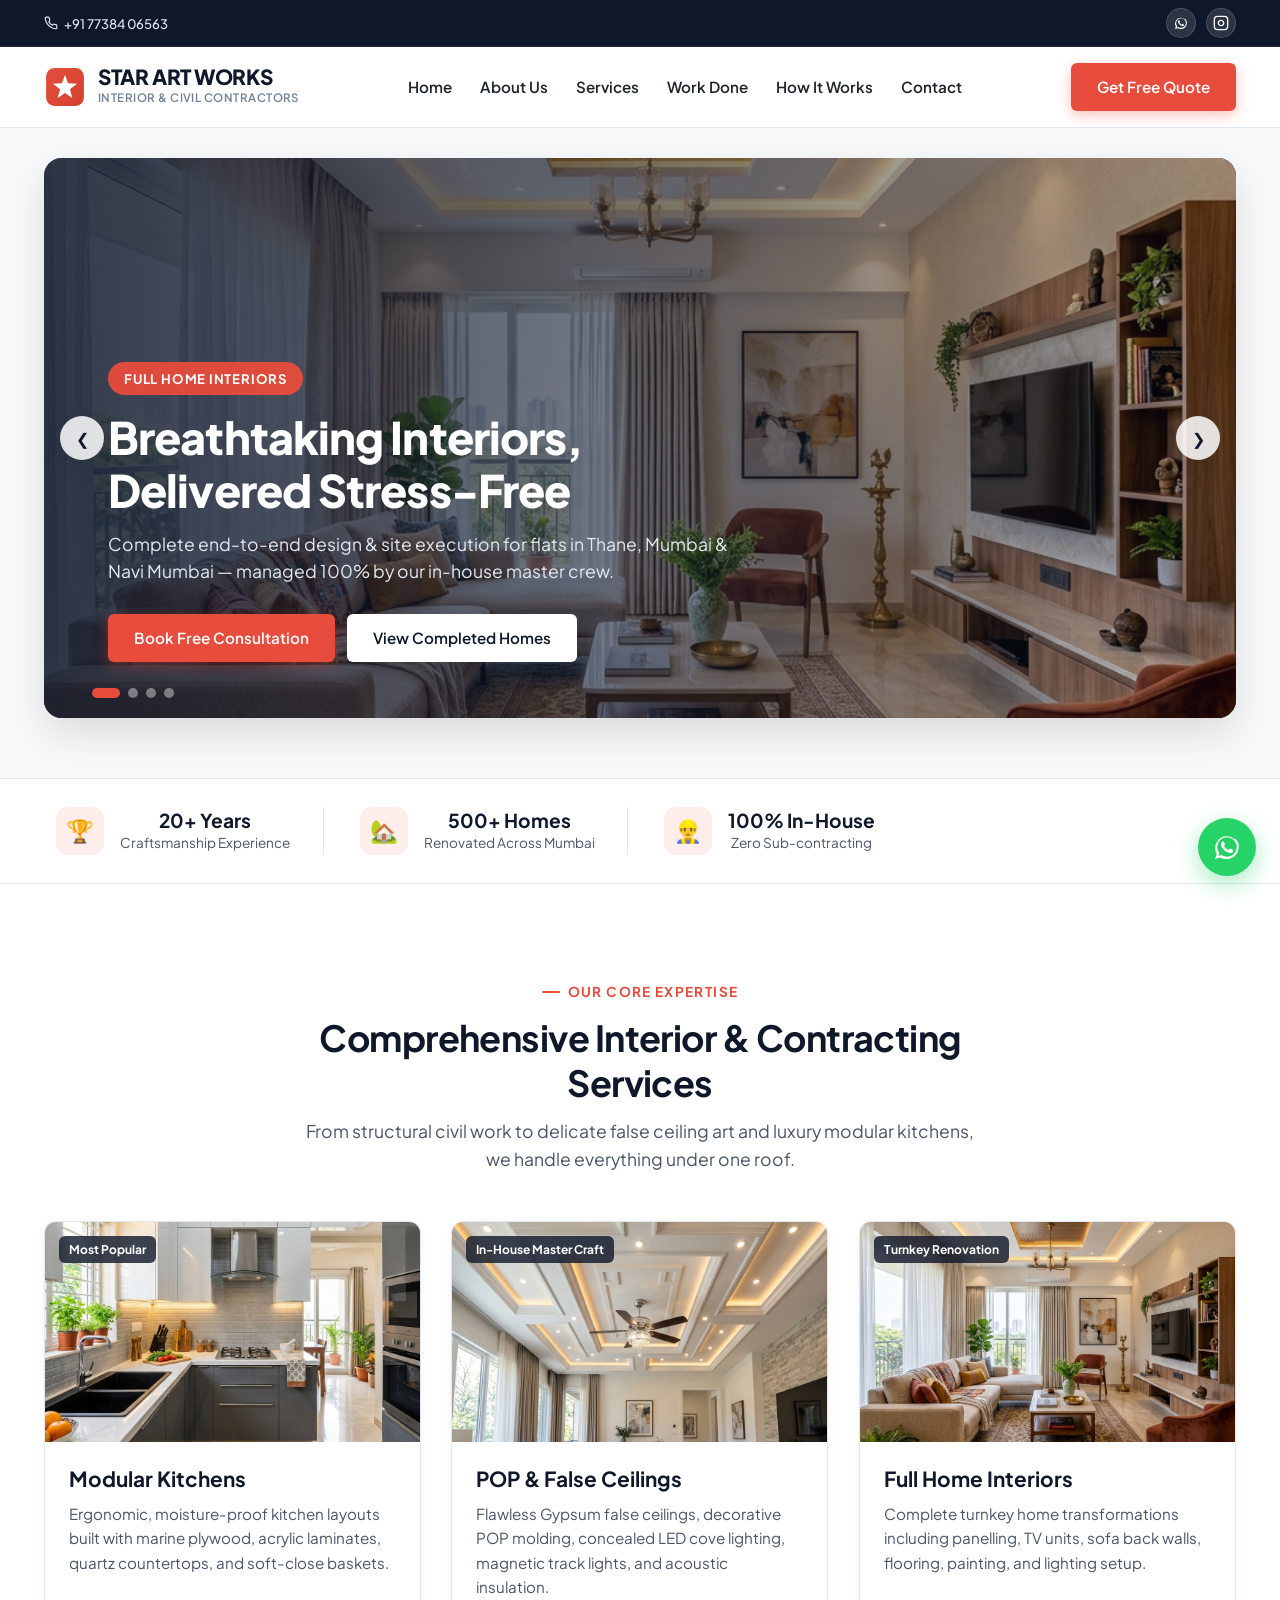
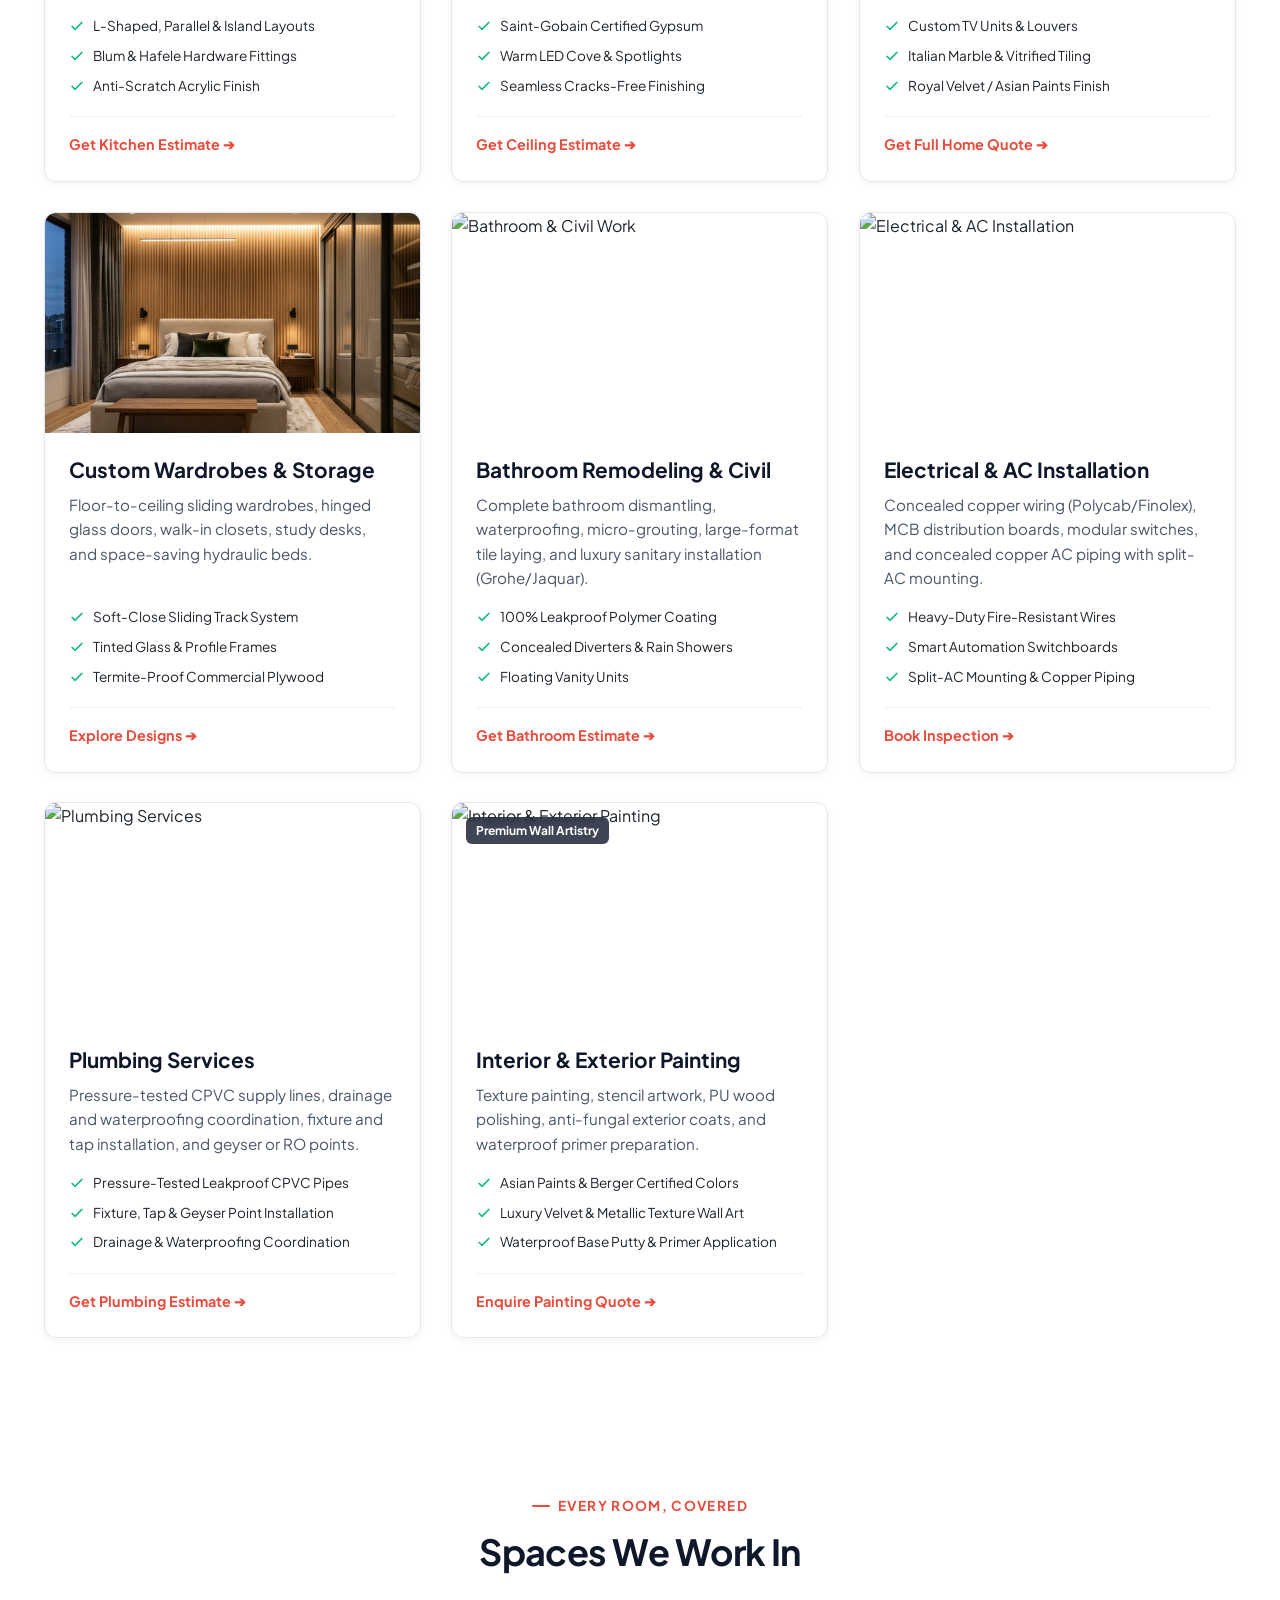
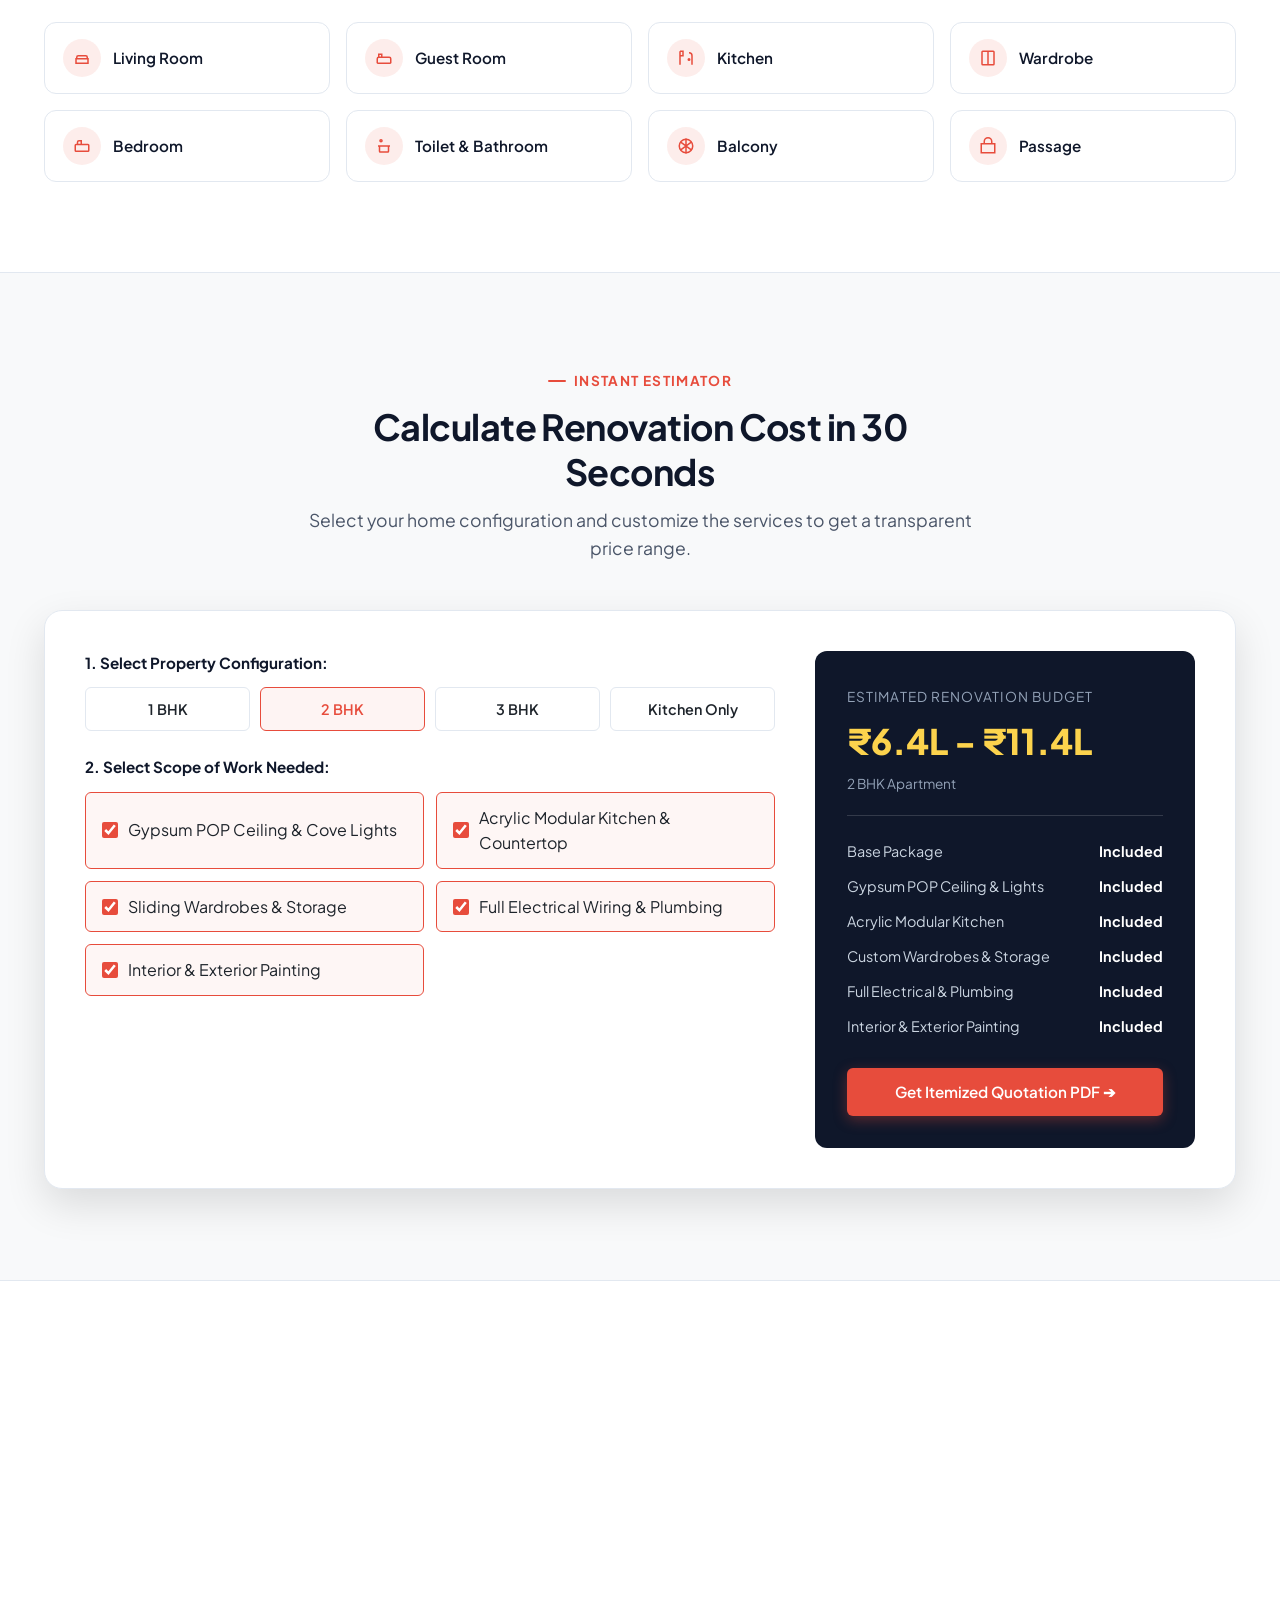
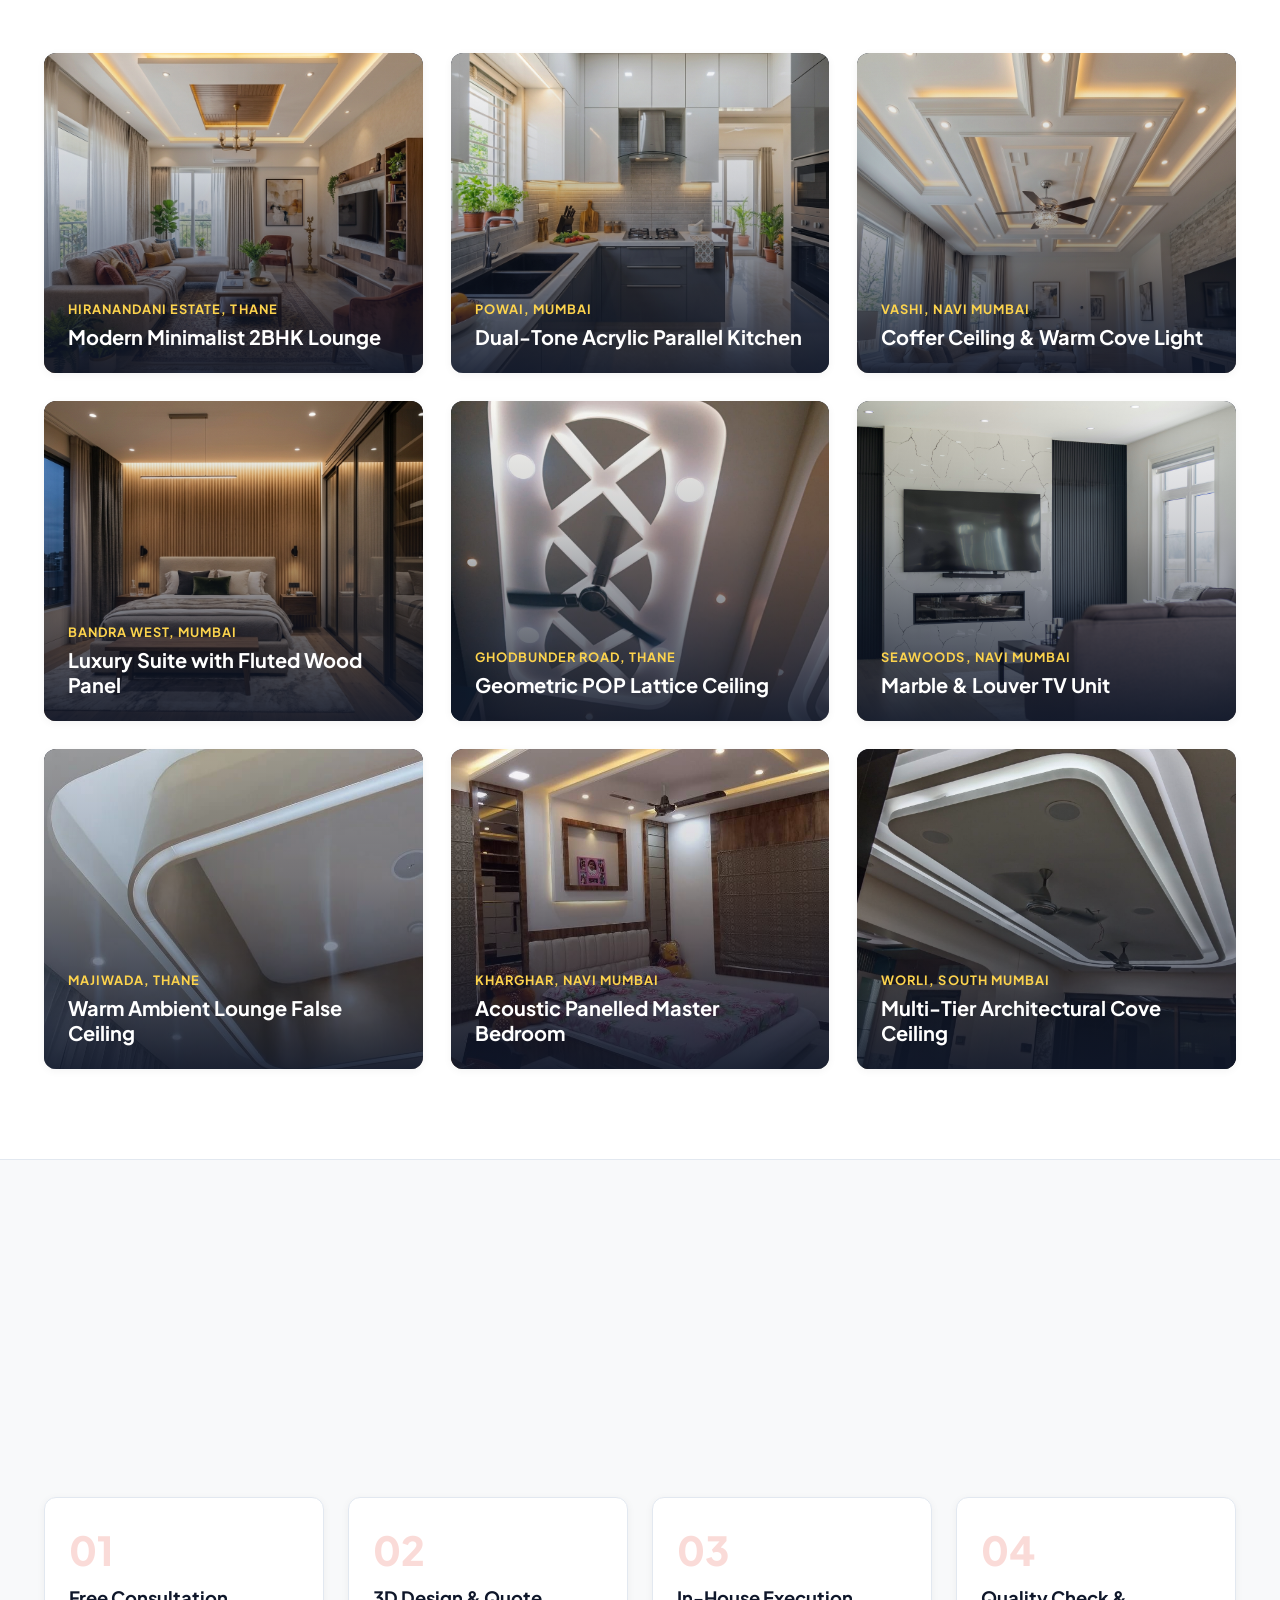
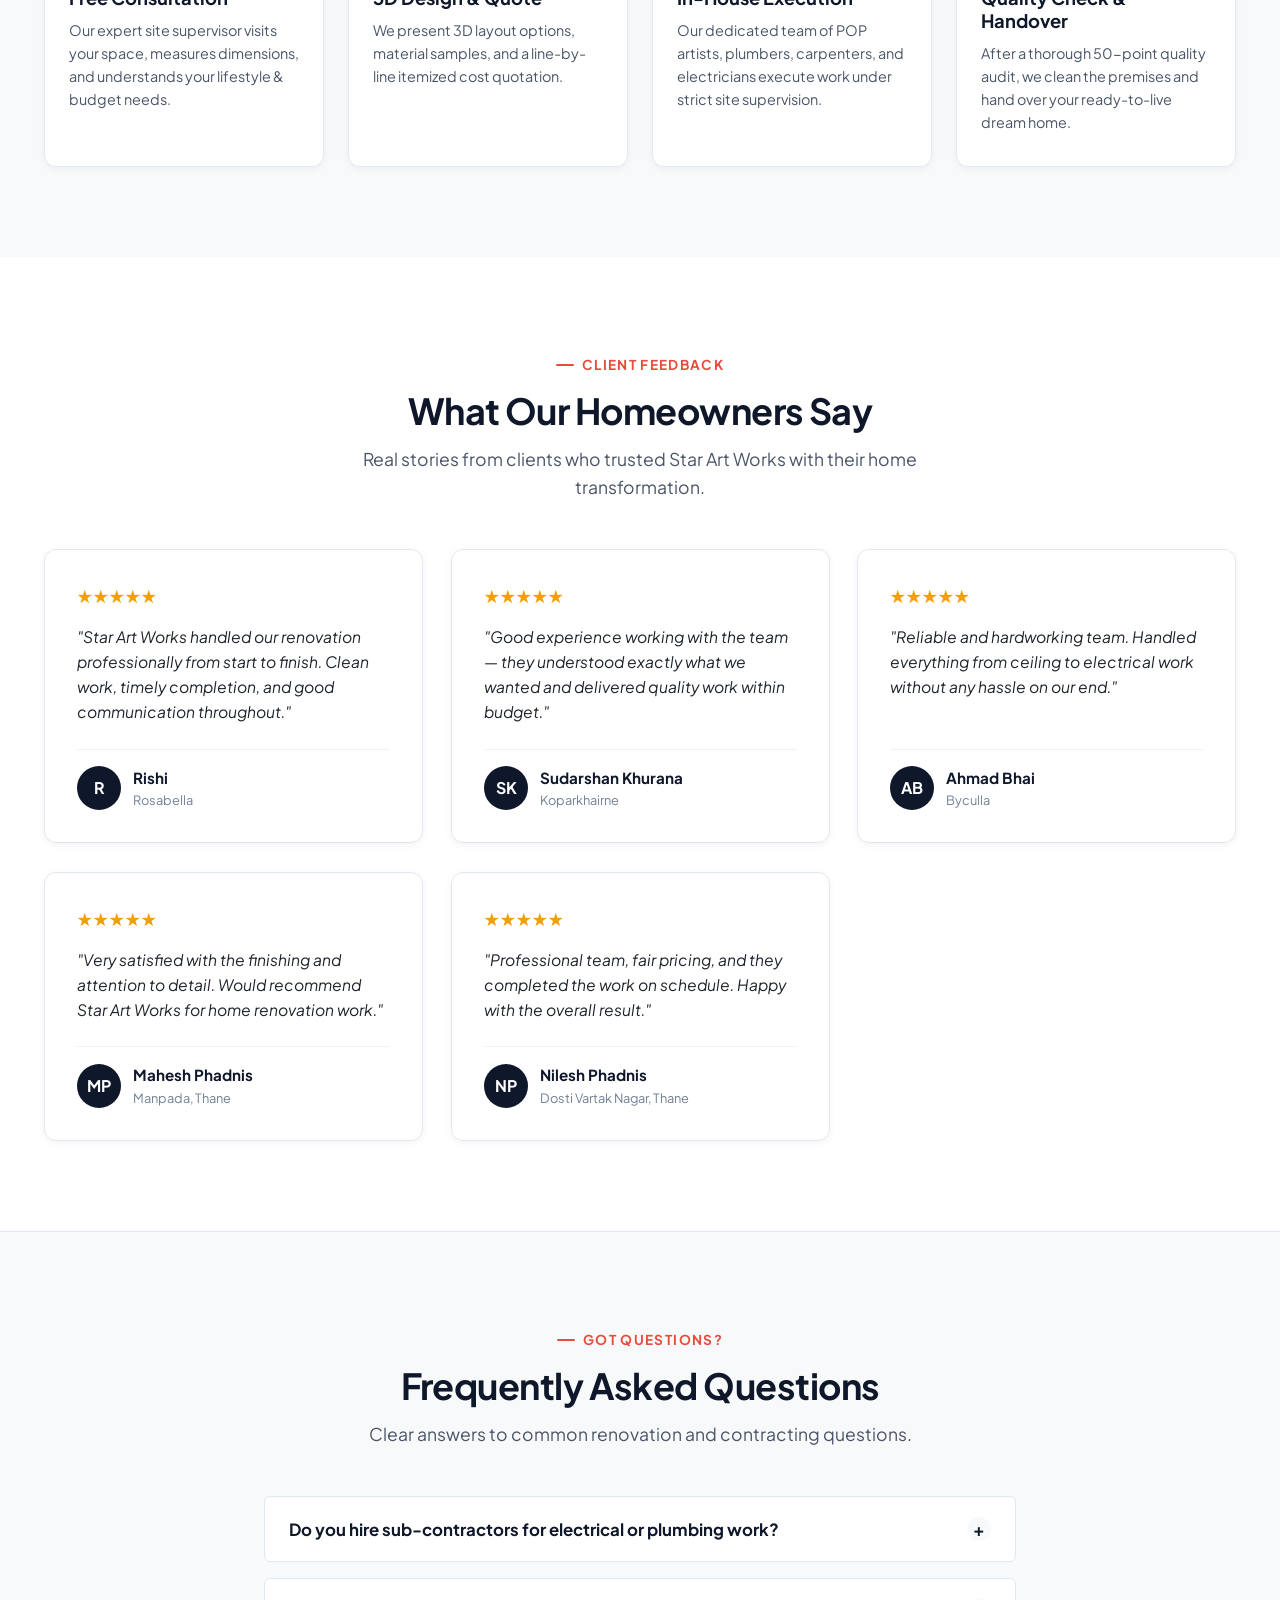
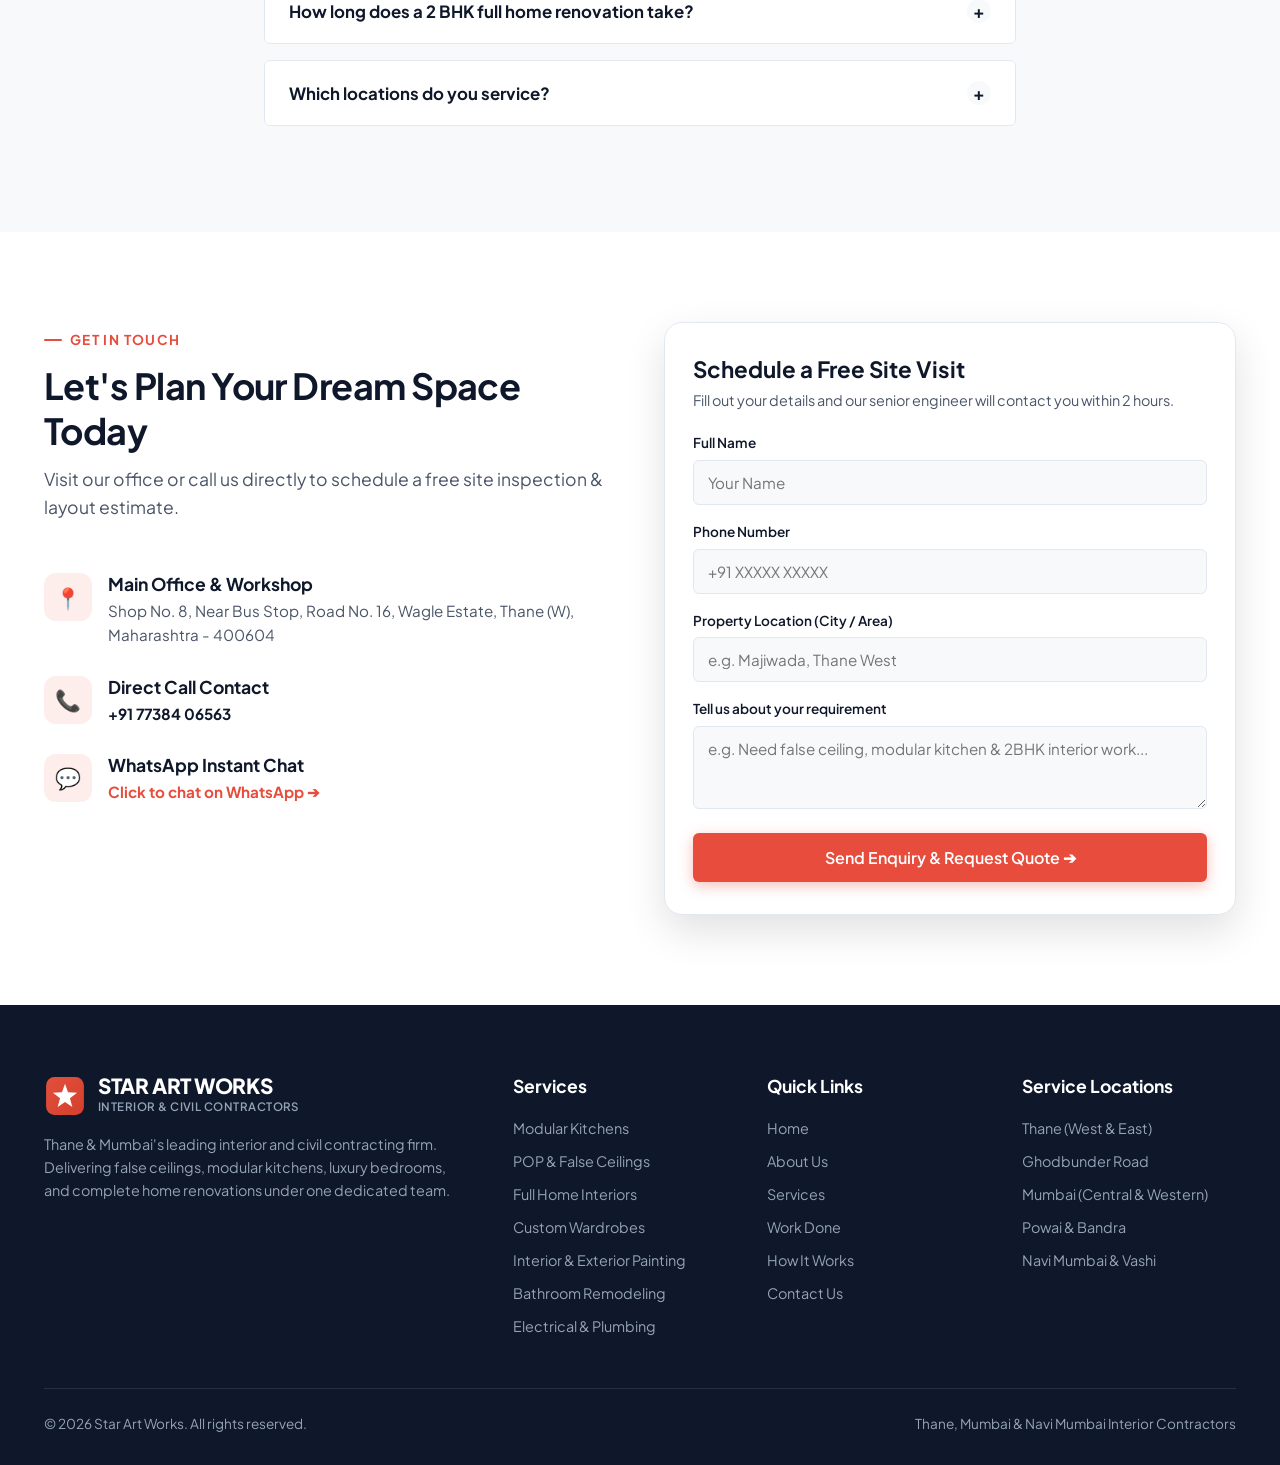
==== commit 91b77310: "changes in services" ====
--- a/index.html
+++ b/index.html
@@ -571,7 +571,6 @@
                 <li><span>Gypsum POP Ceiling &amp; Lights</span><strong>Included</strong></li>
                 <li><span>Acrylic Modular Kitchen</span><strong>Included</strong></li>
                 <li><span>Sliding Wardrobes</span><strong>Included</strong></li>
-                <li><span>In-House Warranty</span><strong>10 Years</strong></li>
               </ul>
             </div>
 
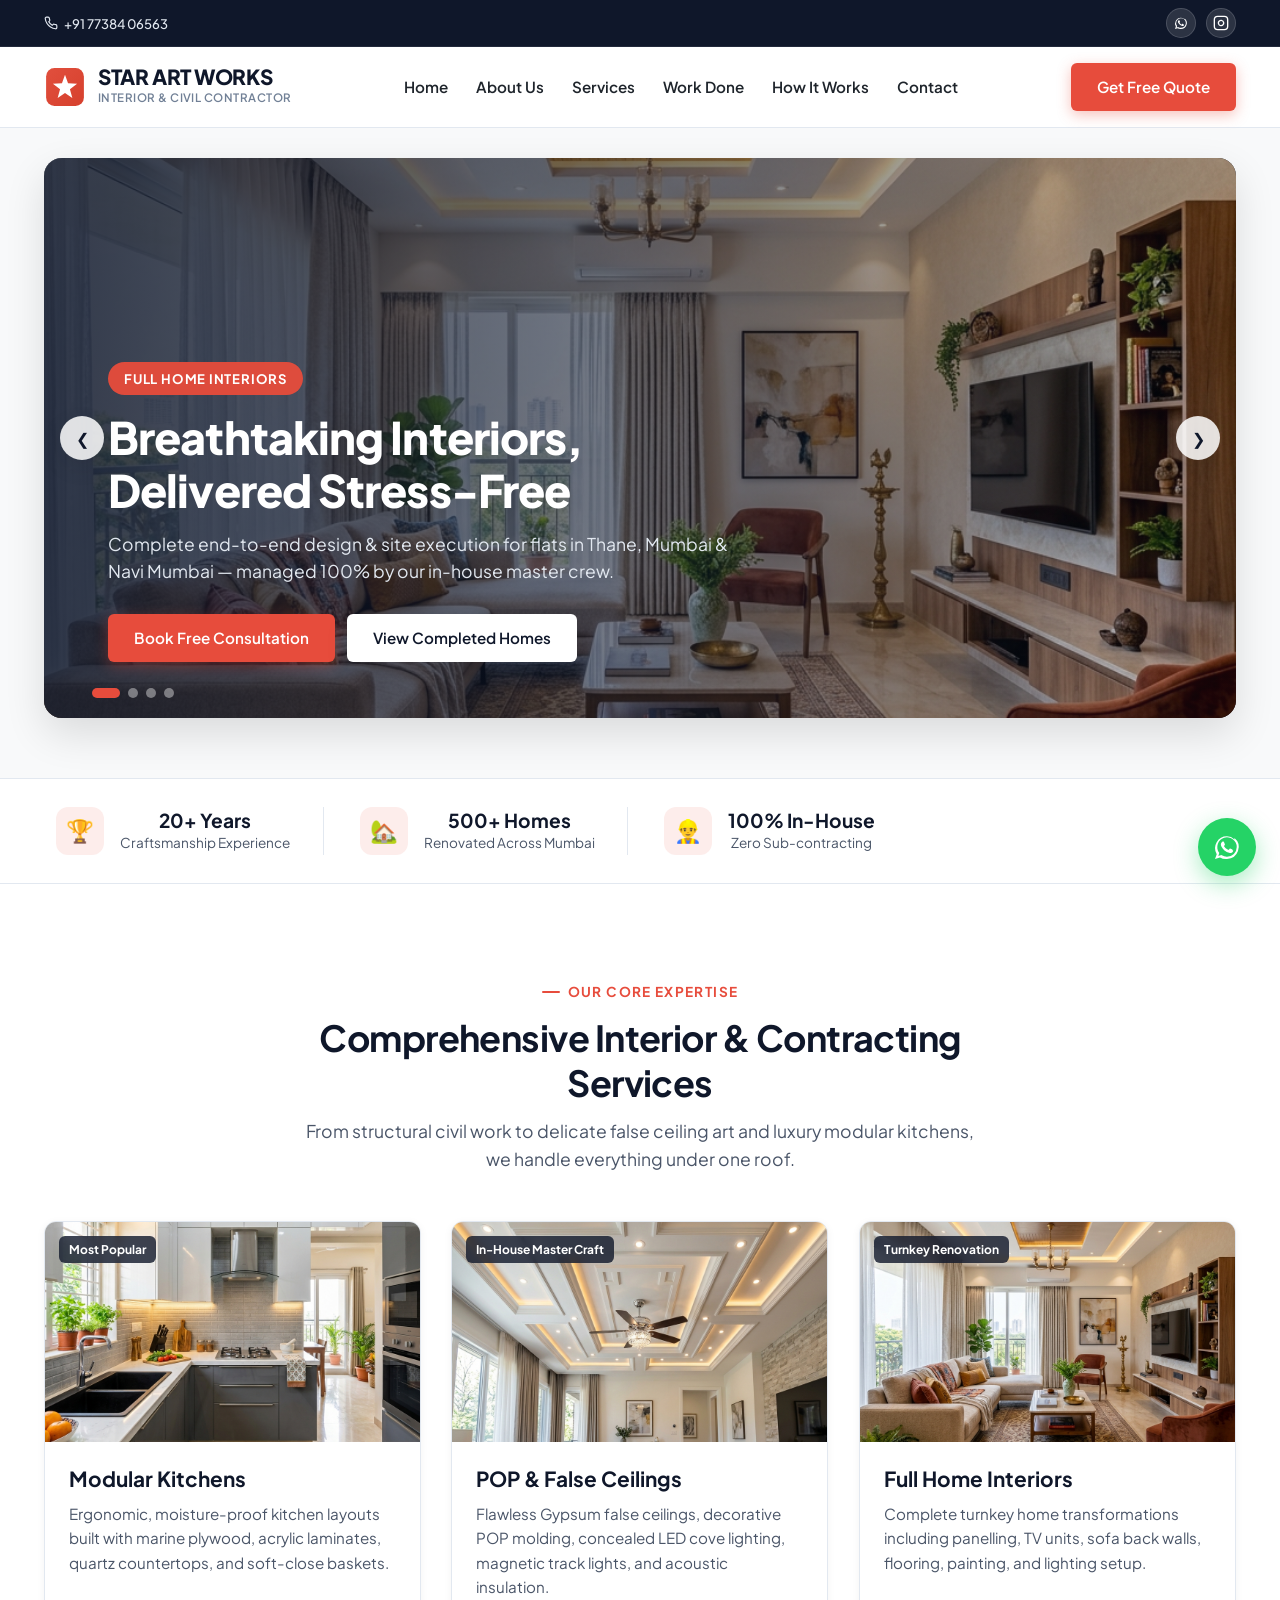
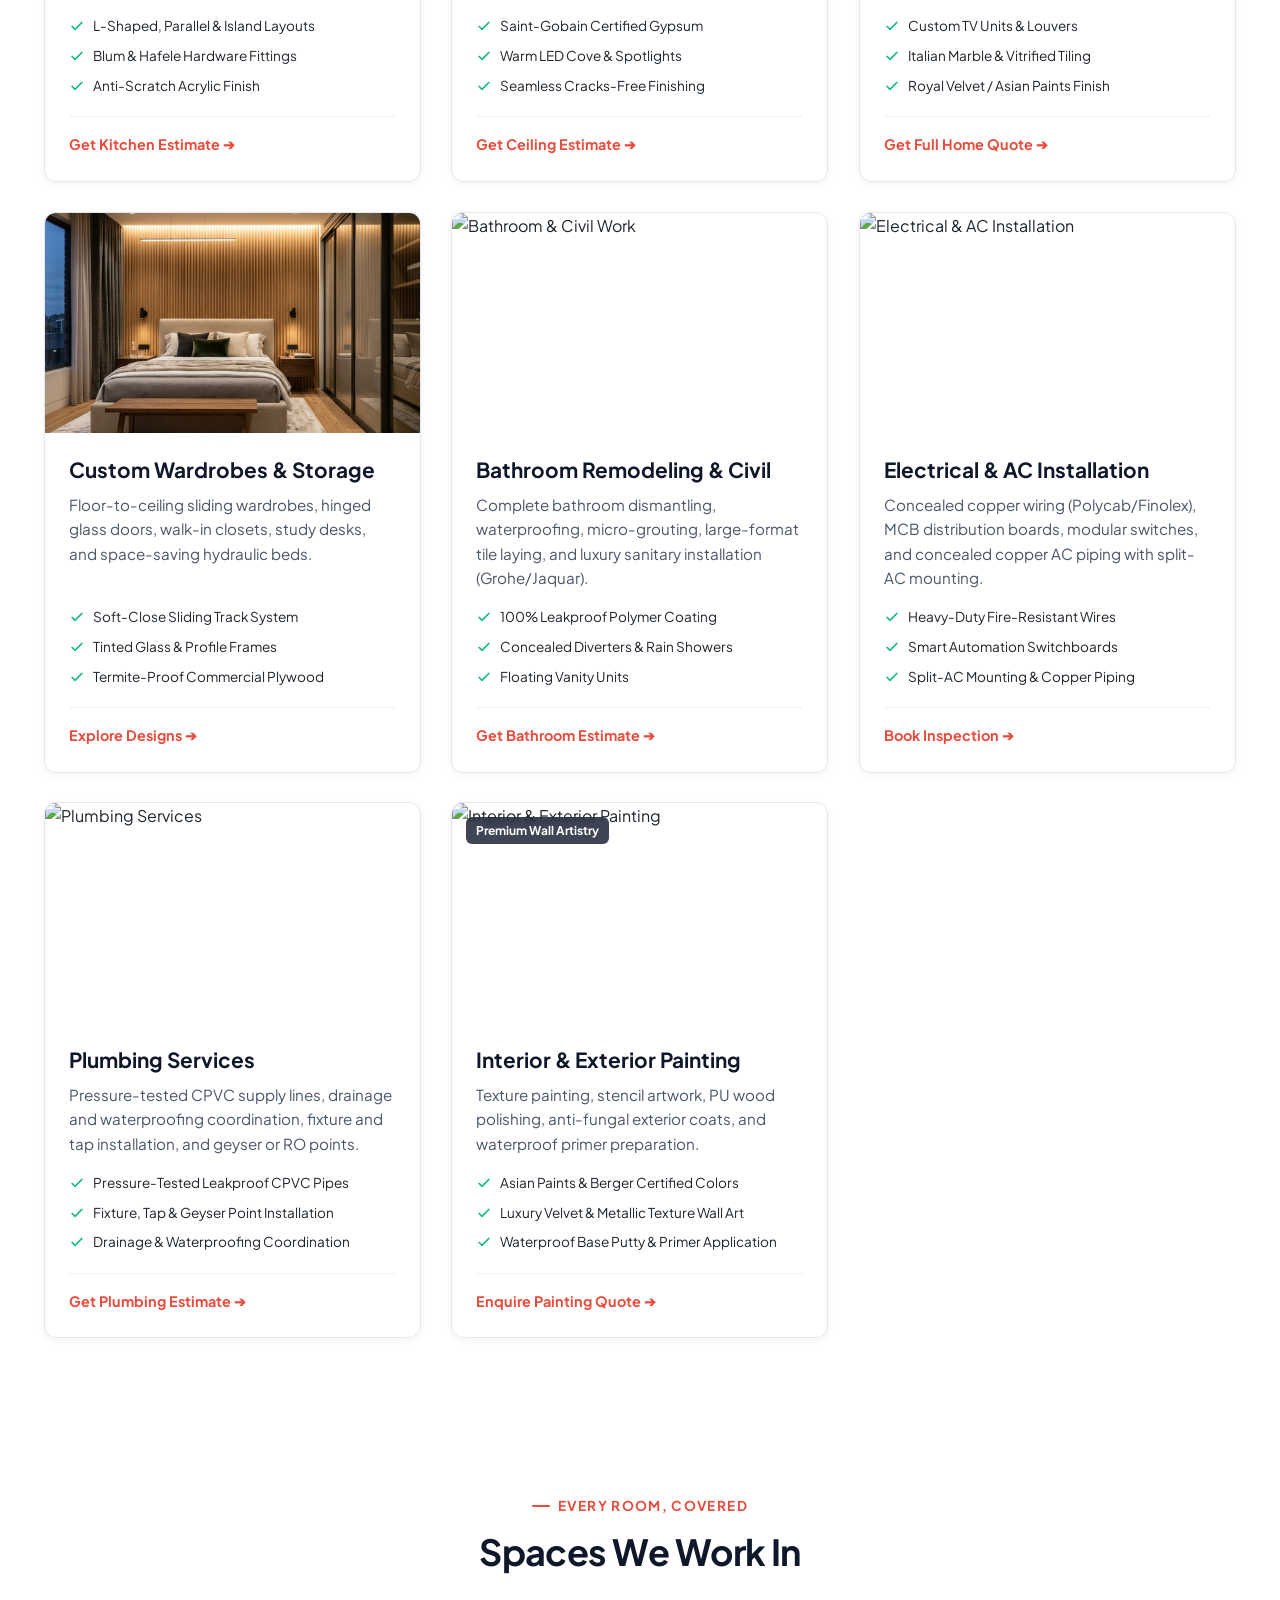
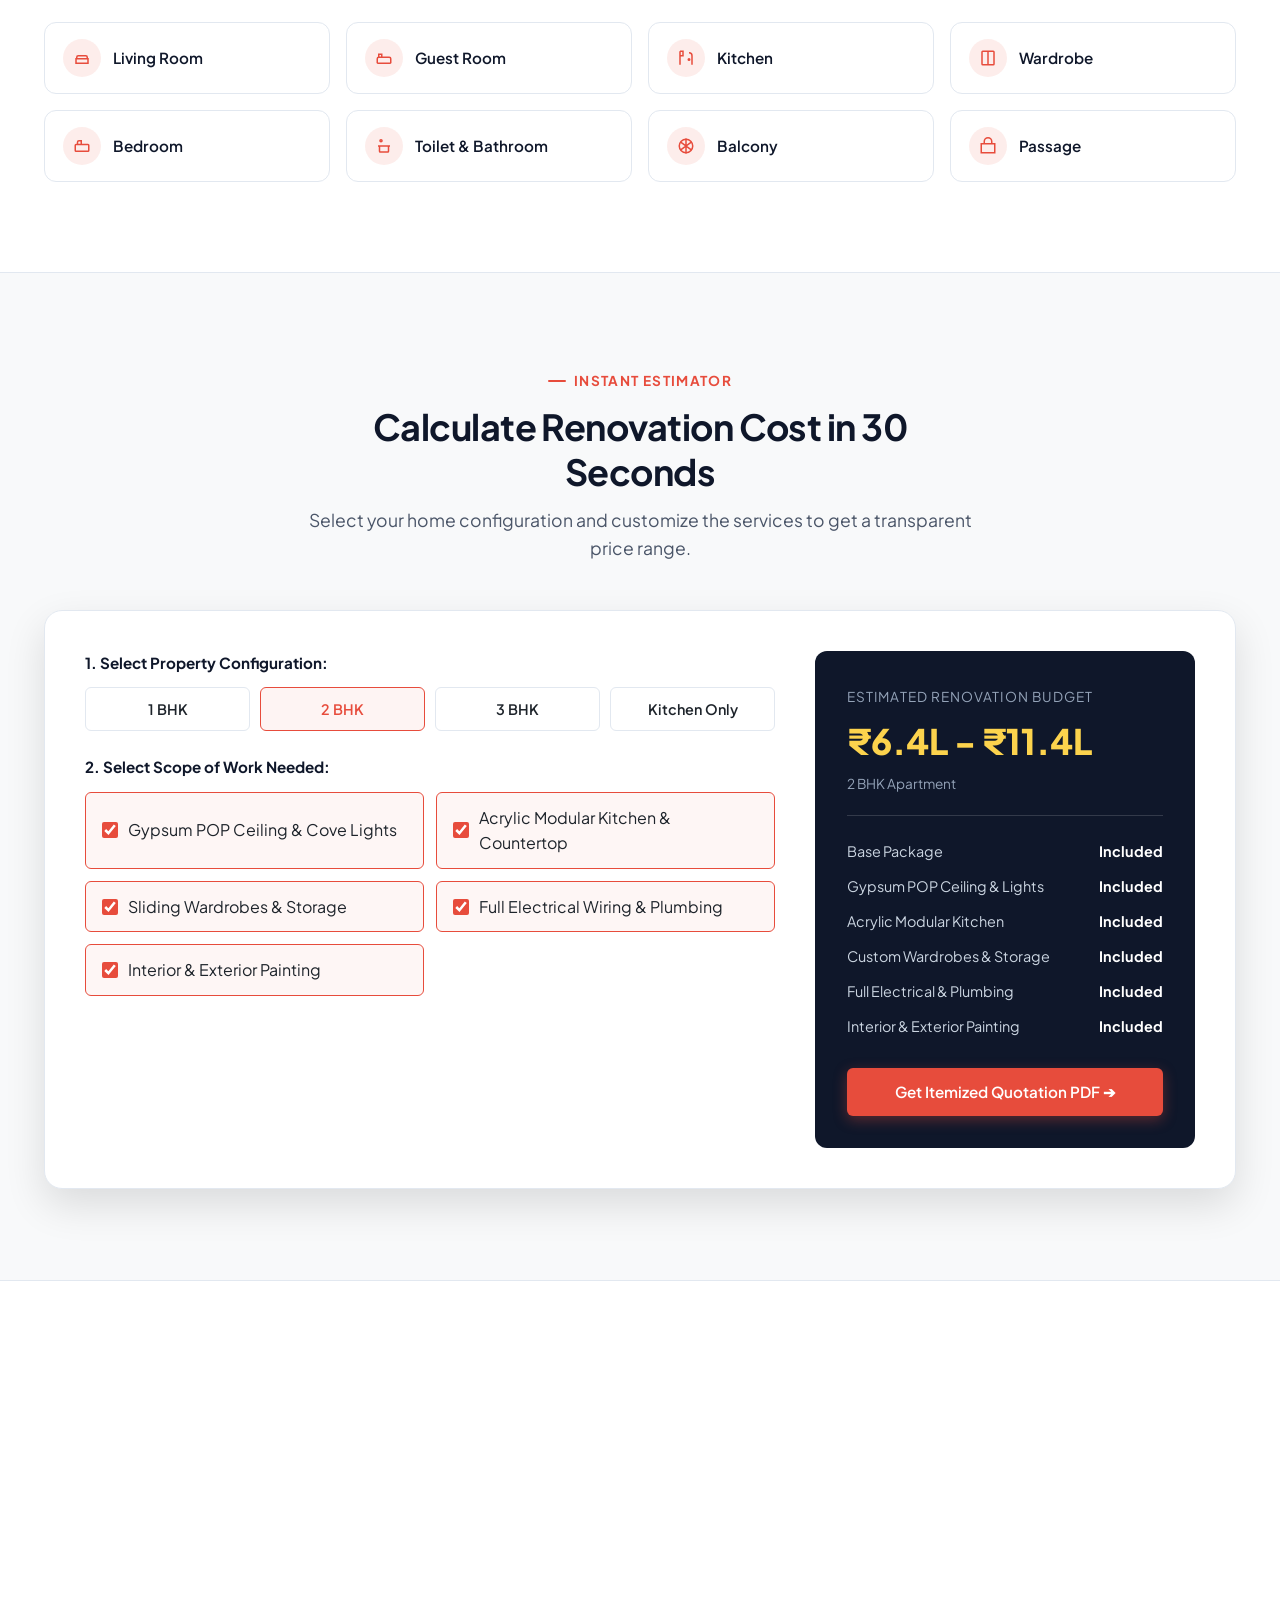
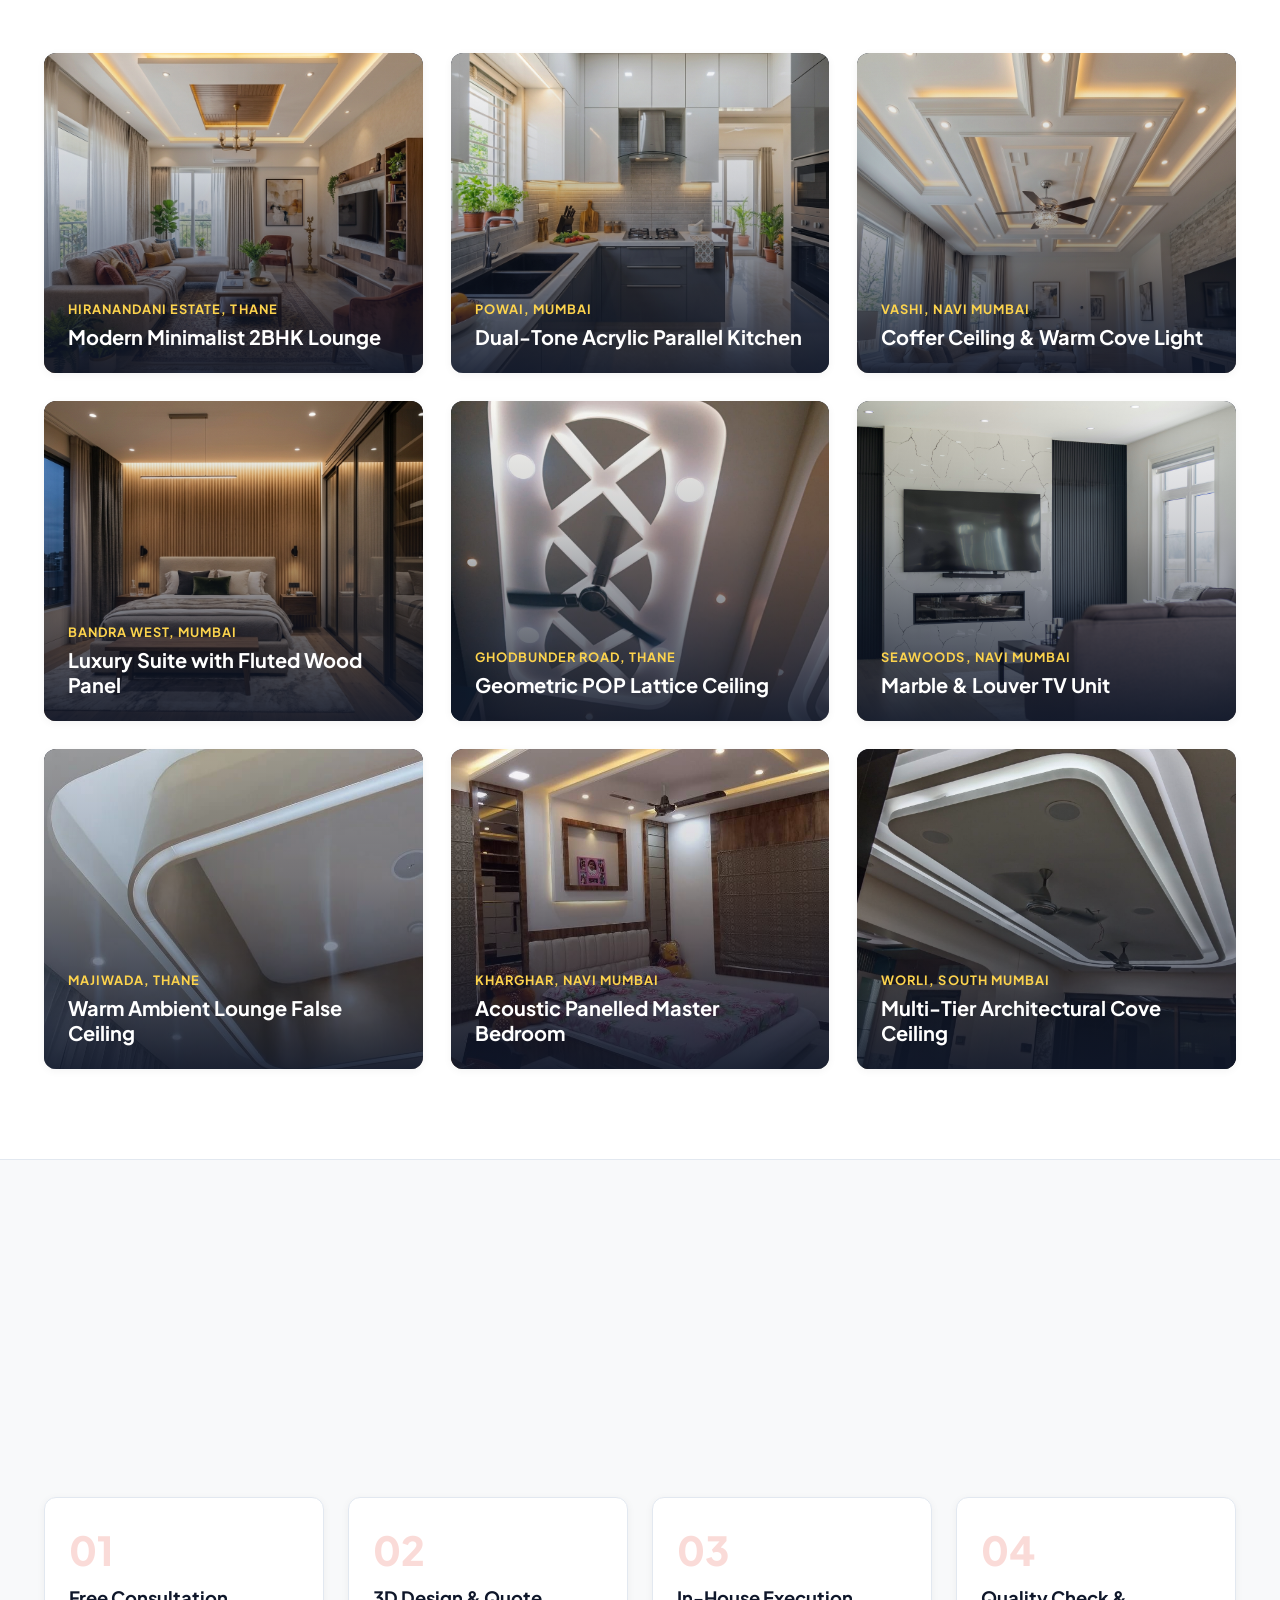
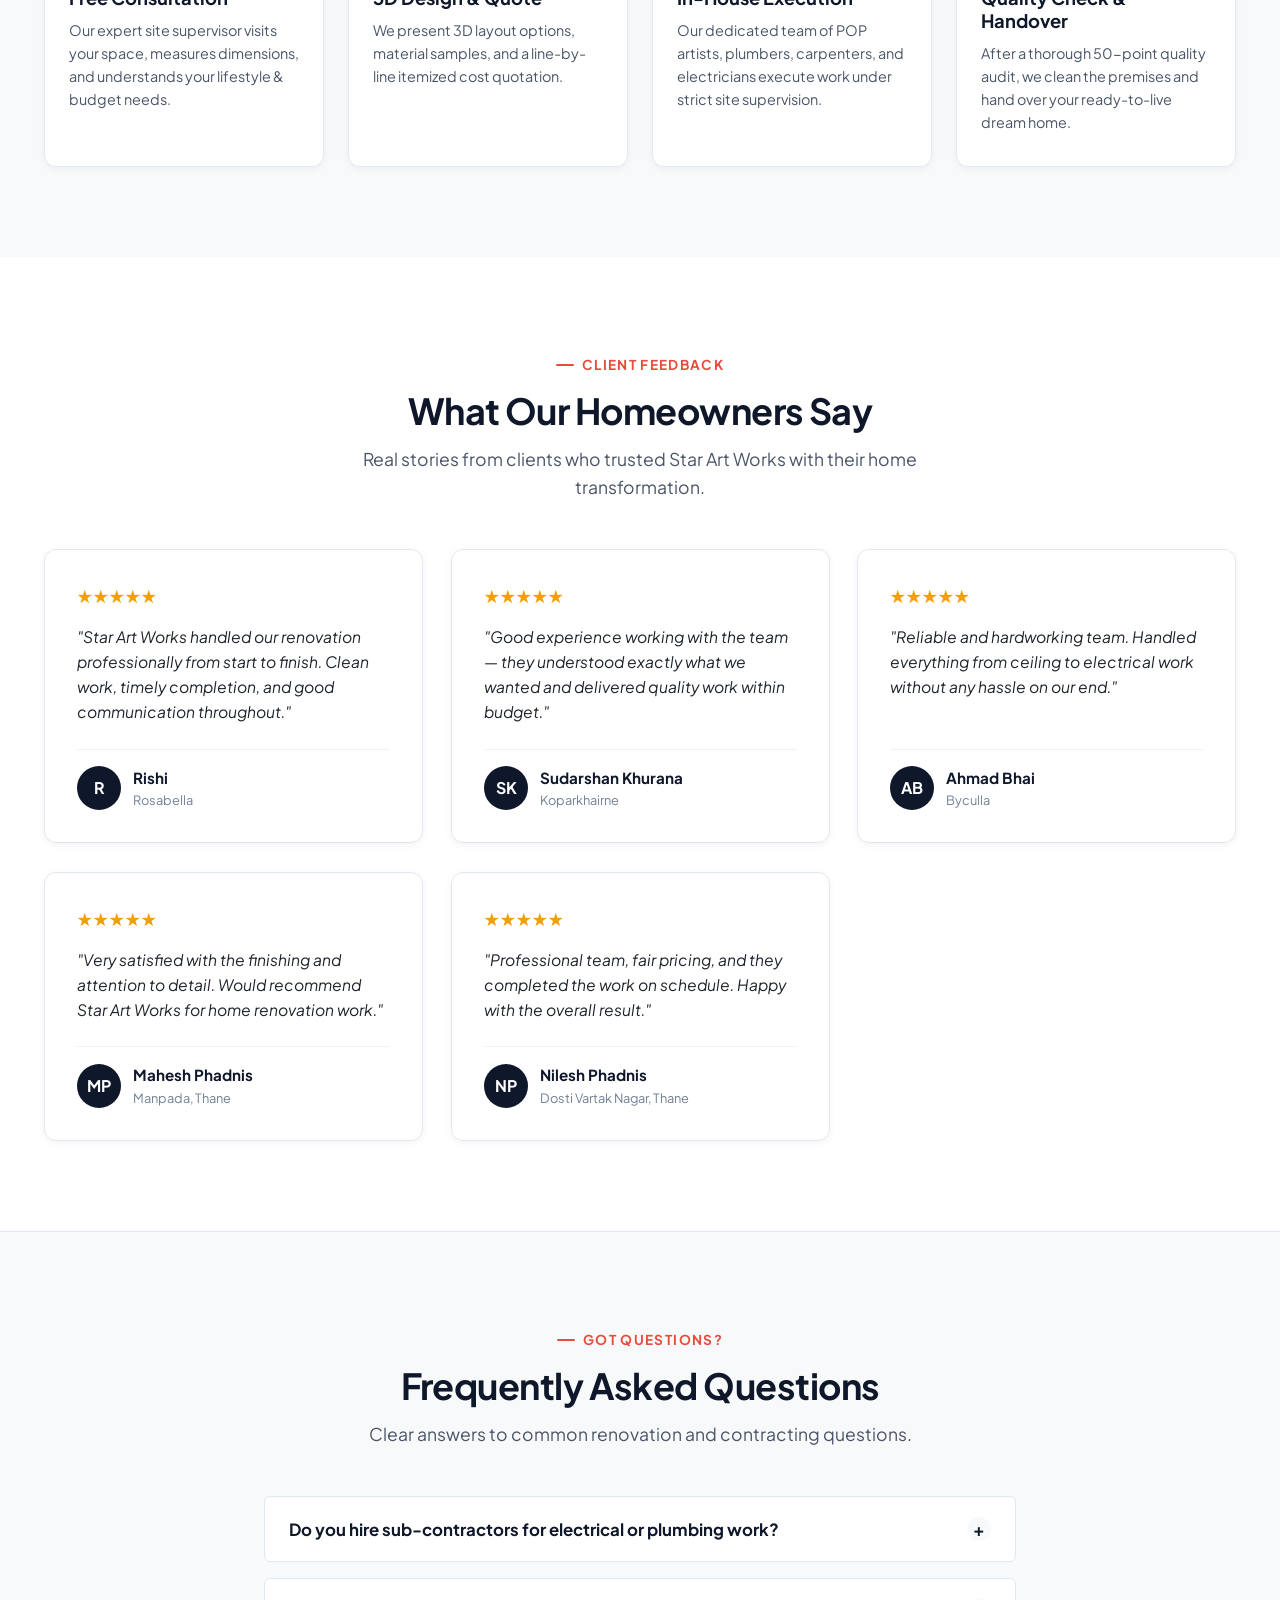
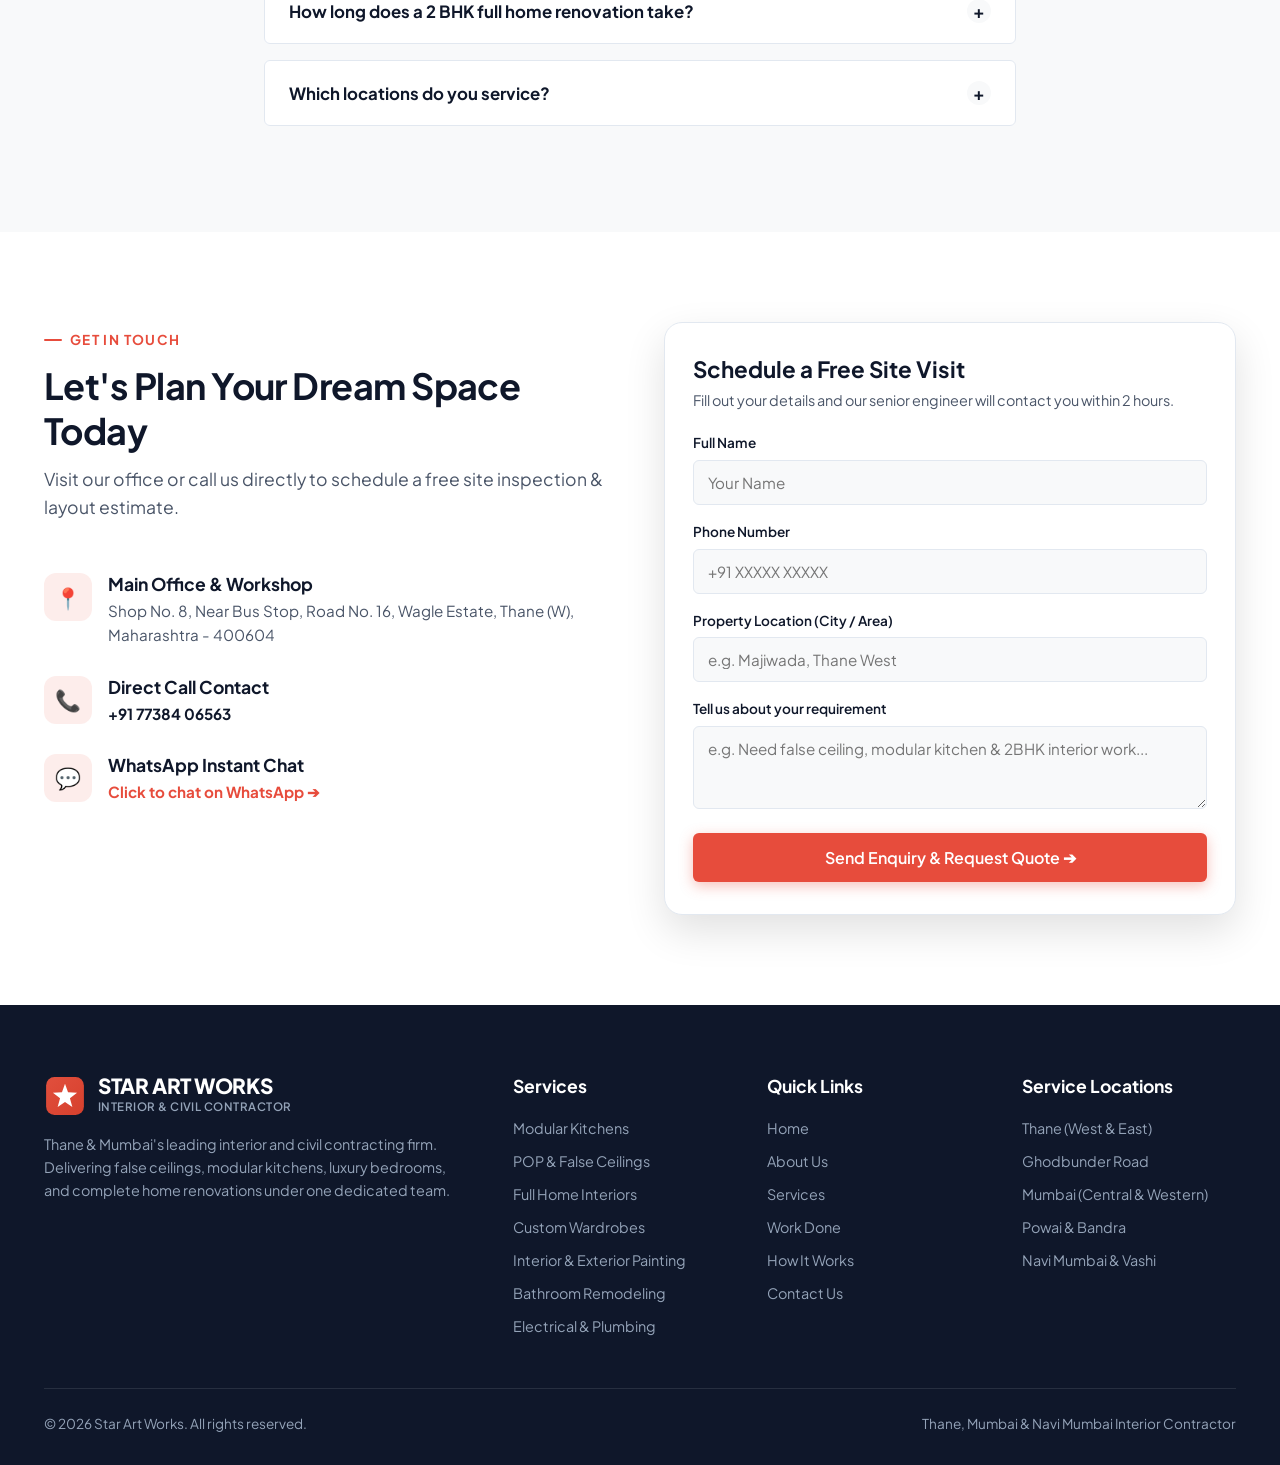
==== commit 0217b9bc: "index changes" ====
--- a/index.html
+++ b/index.html
@@ -4,7 +4,7 @@
 <head>
   <meta charset="UTF-8">
   <meta name="viewport" content="width=device-width, initial-scale=1.0">
-  <title>Star Art Works — Premium Home Interior &amp; Civil Contractors | Thane, Mumbai &amp; Navi Mumbai</title>
+  <title>Star Art Works — Premium Home Interior &amp; Civil Contractor | Thane, Mumbai &amp; Navi Mumbai</title>
   <meta name="description"
     content="Star Art Works offers complete end-to-end home interior design, modular kitchens, POP false ceiling, electrical, plumbing, and civil renovation services in Thane, Mumbai & Navi Mumbai. Get a free consultation today!">
   <meta name="theme-color" content="#FFFFFF">
@@ -102,7 +102,7 @@
         <img src="/assets/brand-new/star-art-works-icon.svg" alt="Star Art Works" class="brand-logo-icon">
         <div class="brand-text">
           <span class="brand-name">STAR ART WORKS</span>
-          <span class="brand-sub">Interior &amp; Civil Contractors</span>
+          <span class="brand-sub">Interior &amp; Civil Contractor</span>
         </div>
       </a>
 
@@ -958,7 +958,7 @@
             <img src="/assets/brand-new/star-art-works-icon.svg" alt="Star Art Works" class="brand-logo-icon">
             <div class="brand-text">
               <span class="brand-name" style="color:#FFFFFF;">STAR ART WORKS</span>
-              <span class="brand-sub" style="color:#94A3B8;">Interior &amp; Civil Contractors</span>
+              <span class="brand-sub" style="color:#94A3B8;">Interior &amp; Civil Contractor</span>
             </div>
           </div>
           <p>Thane &amp; Mumbai's leading interior and civil contracting firm. Delivering false ceilings, modular
@@ -1005,7 +1005,7 @@
 
       <div class="footer-bottom">
         <p>© 2026 Star Art Works. All rights reserved.</p>
-        <p>Thane, Mumbai &amp; Navi Mumbai Interior Contractors</p>
+        <p>Thane, Mumbai &amp; Navi Mumbai Interior Contractor</p>
       </div>
     </div>
   </footer>
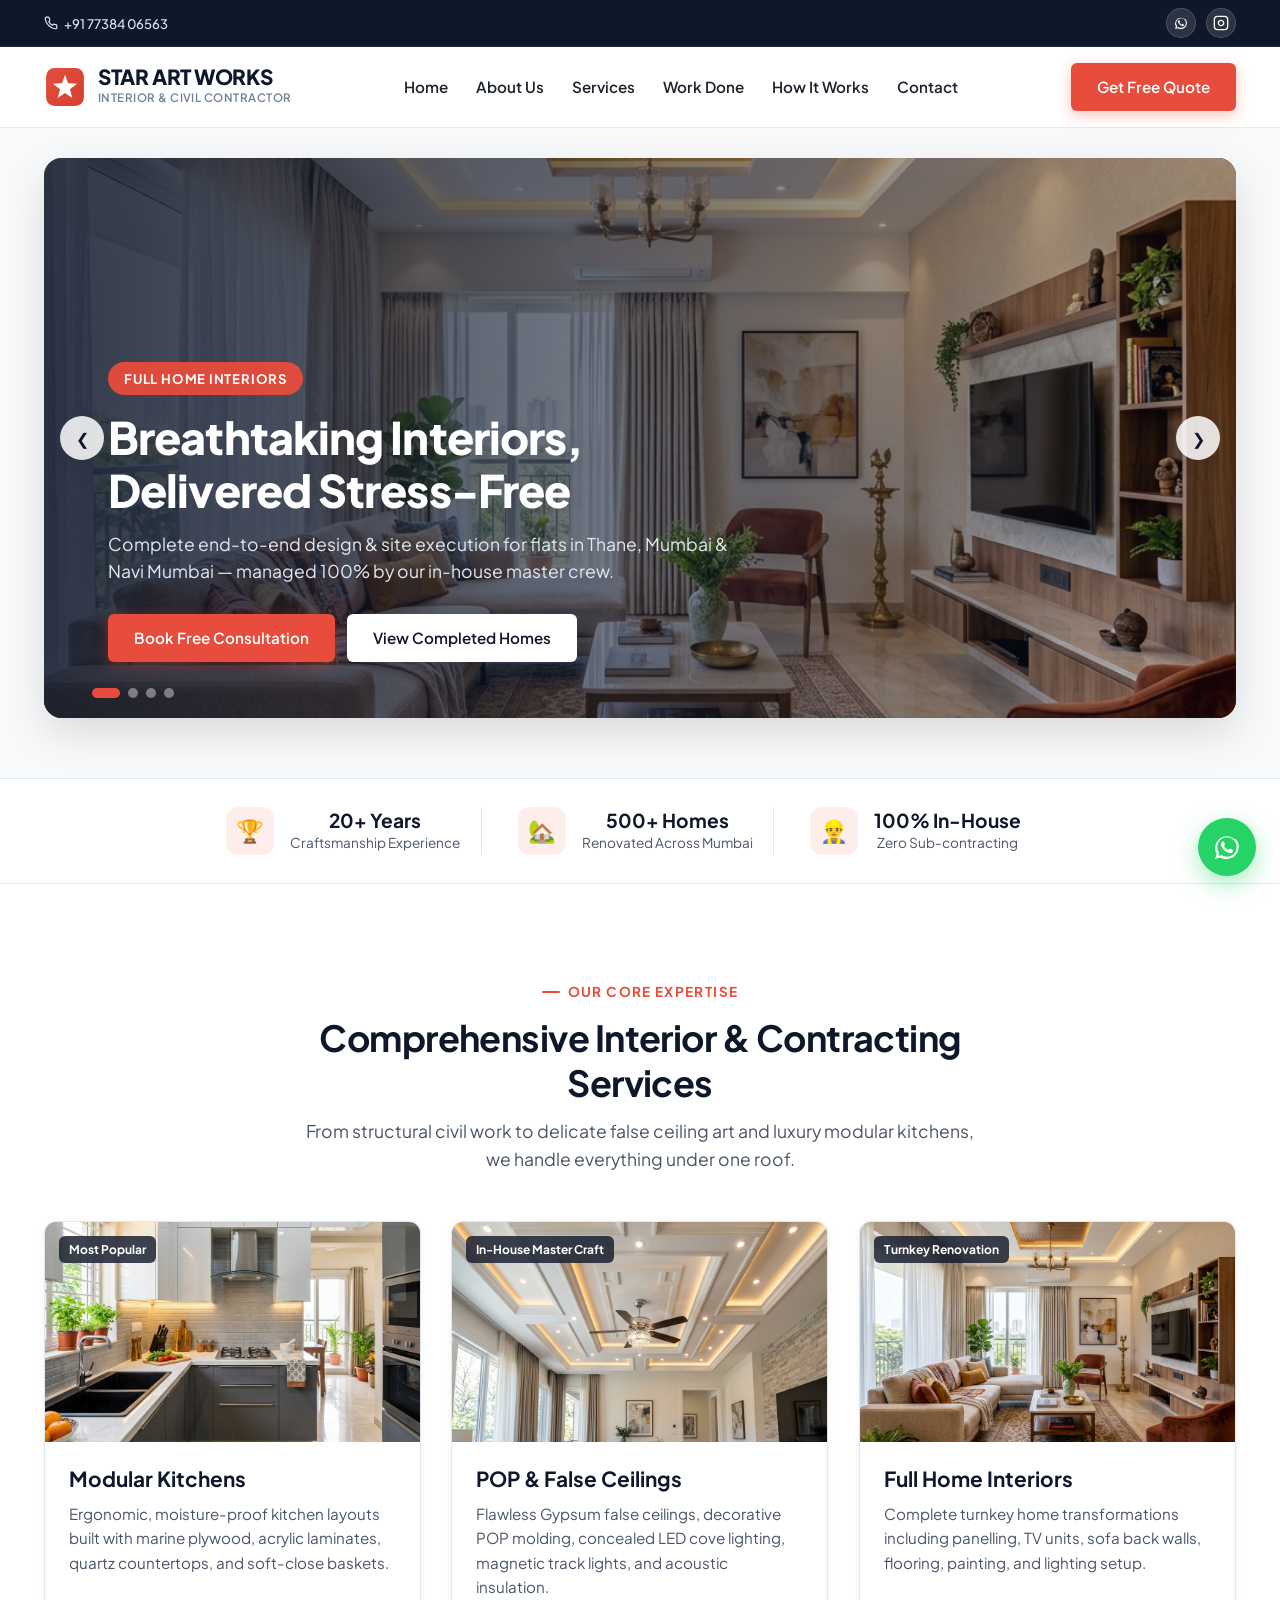
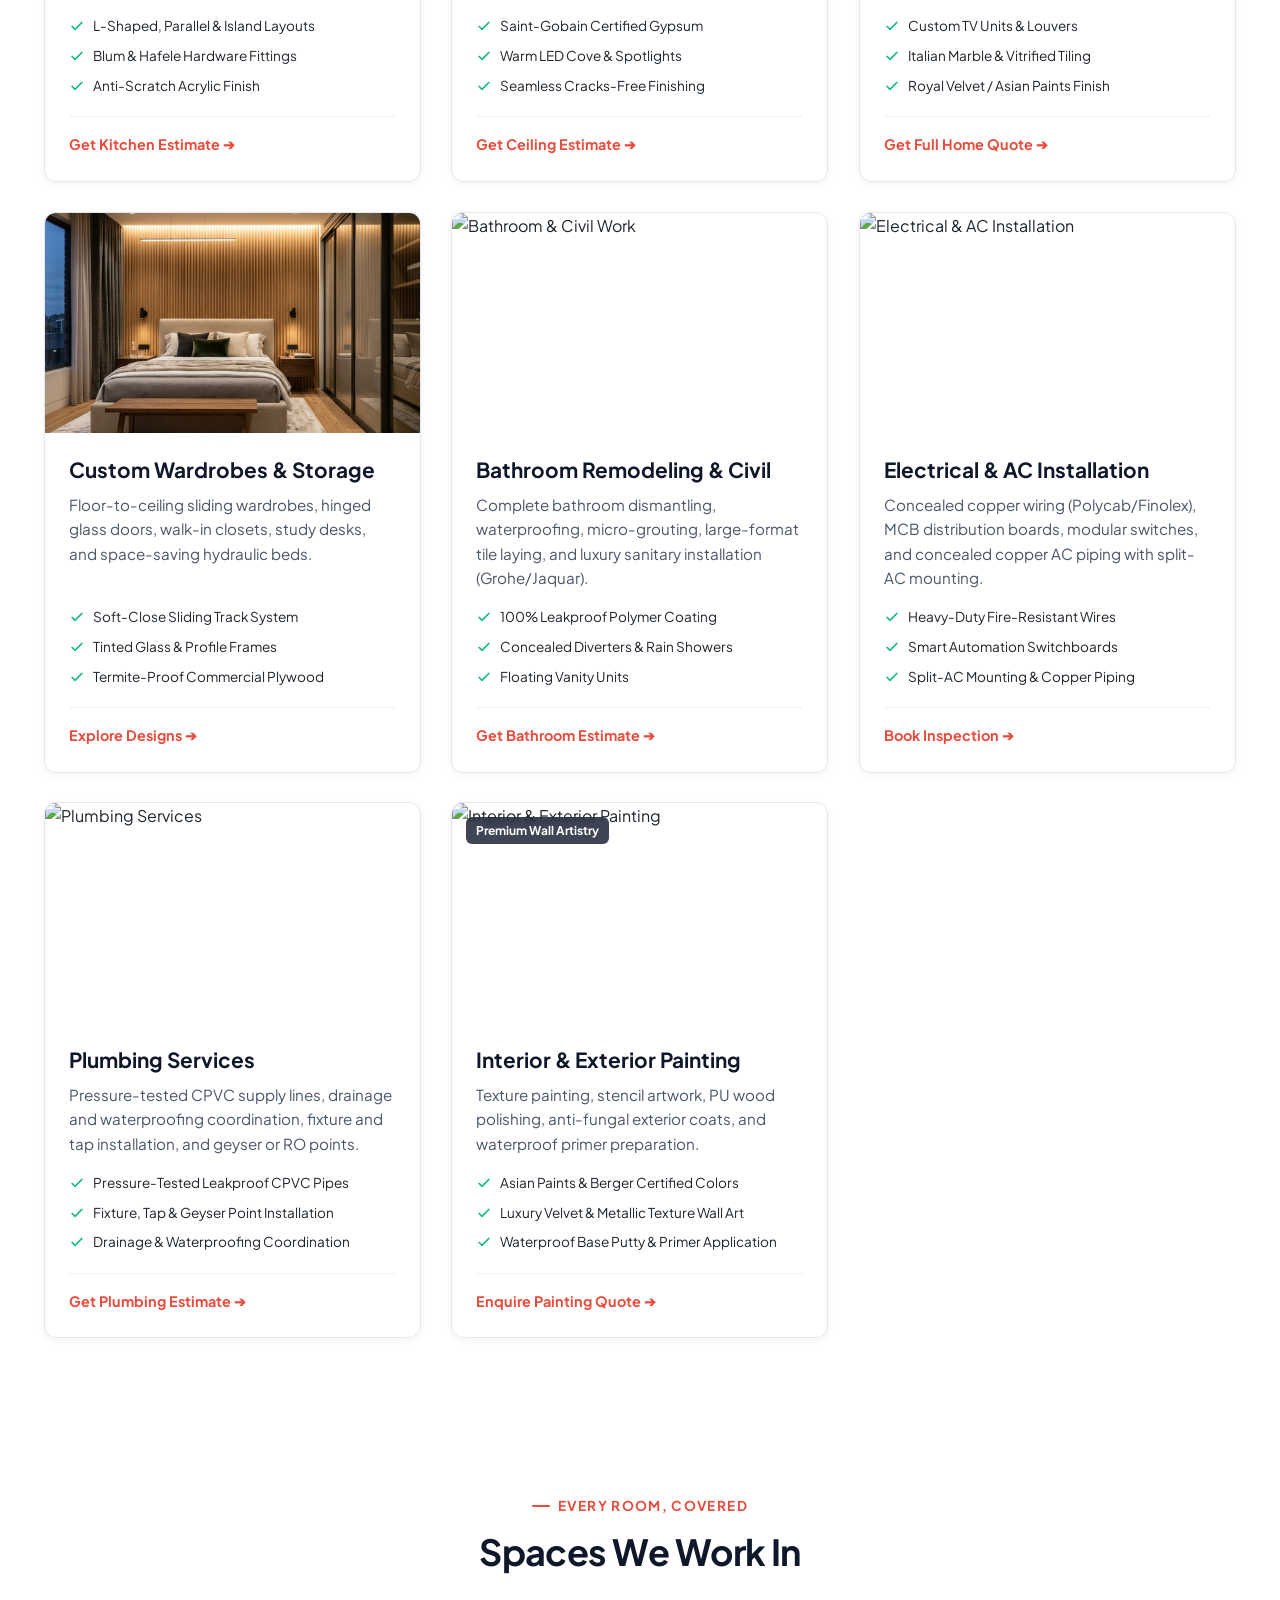
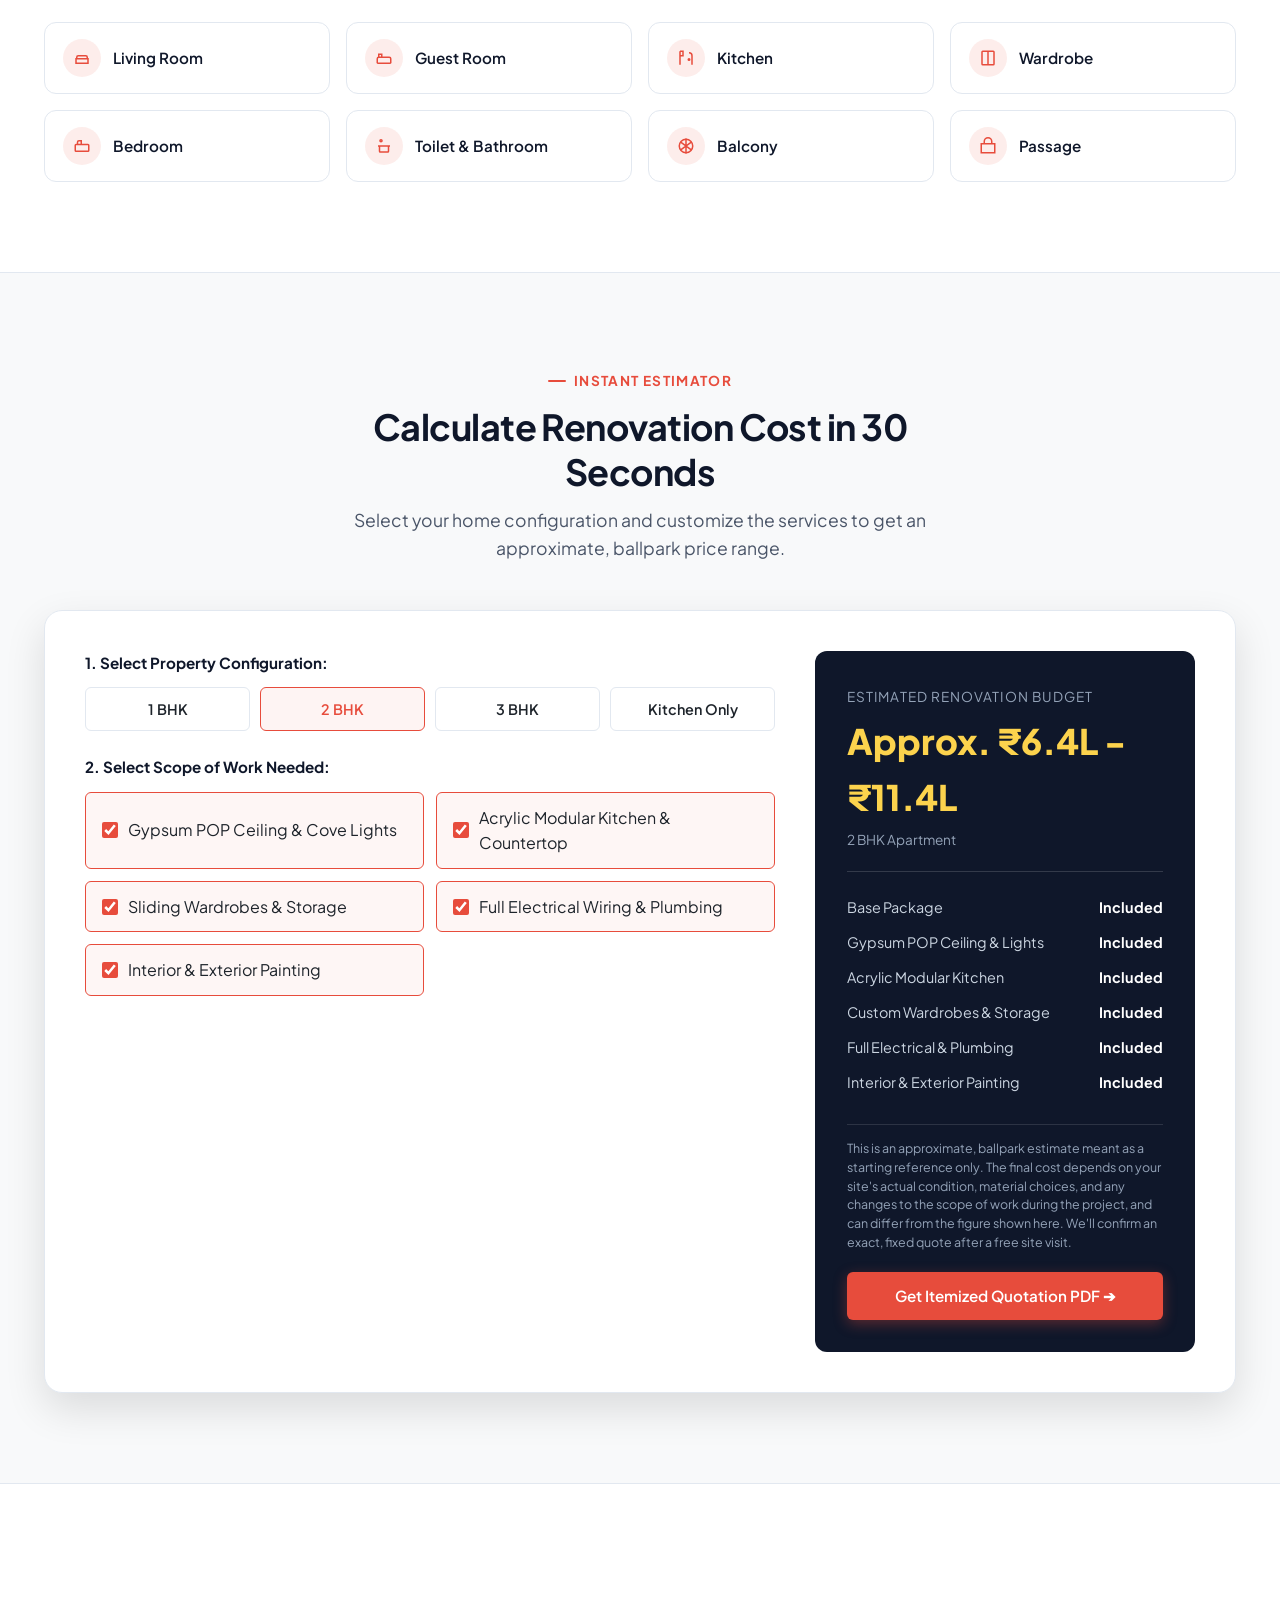
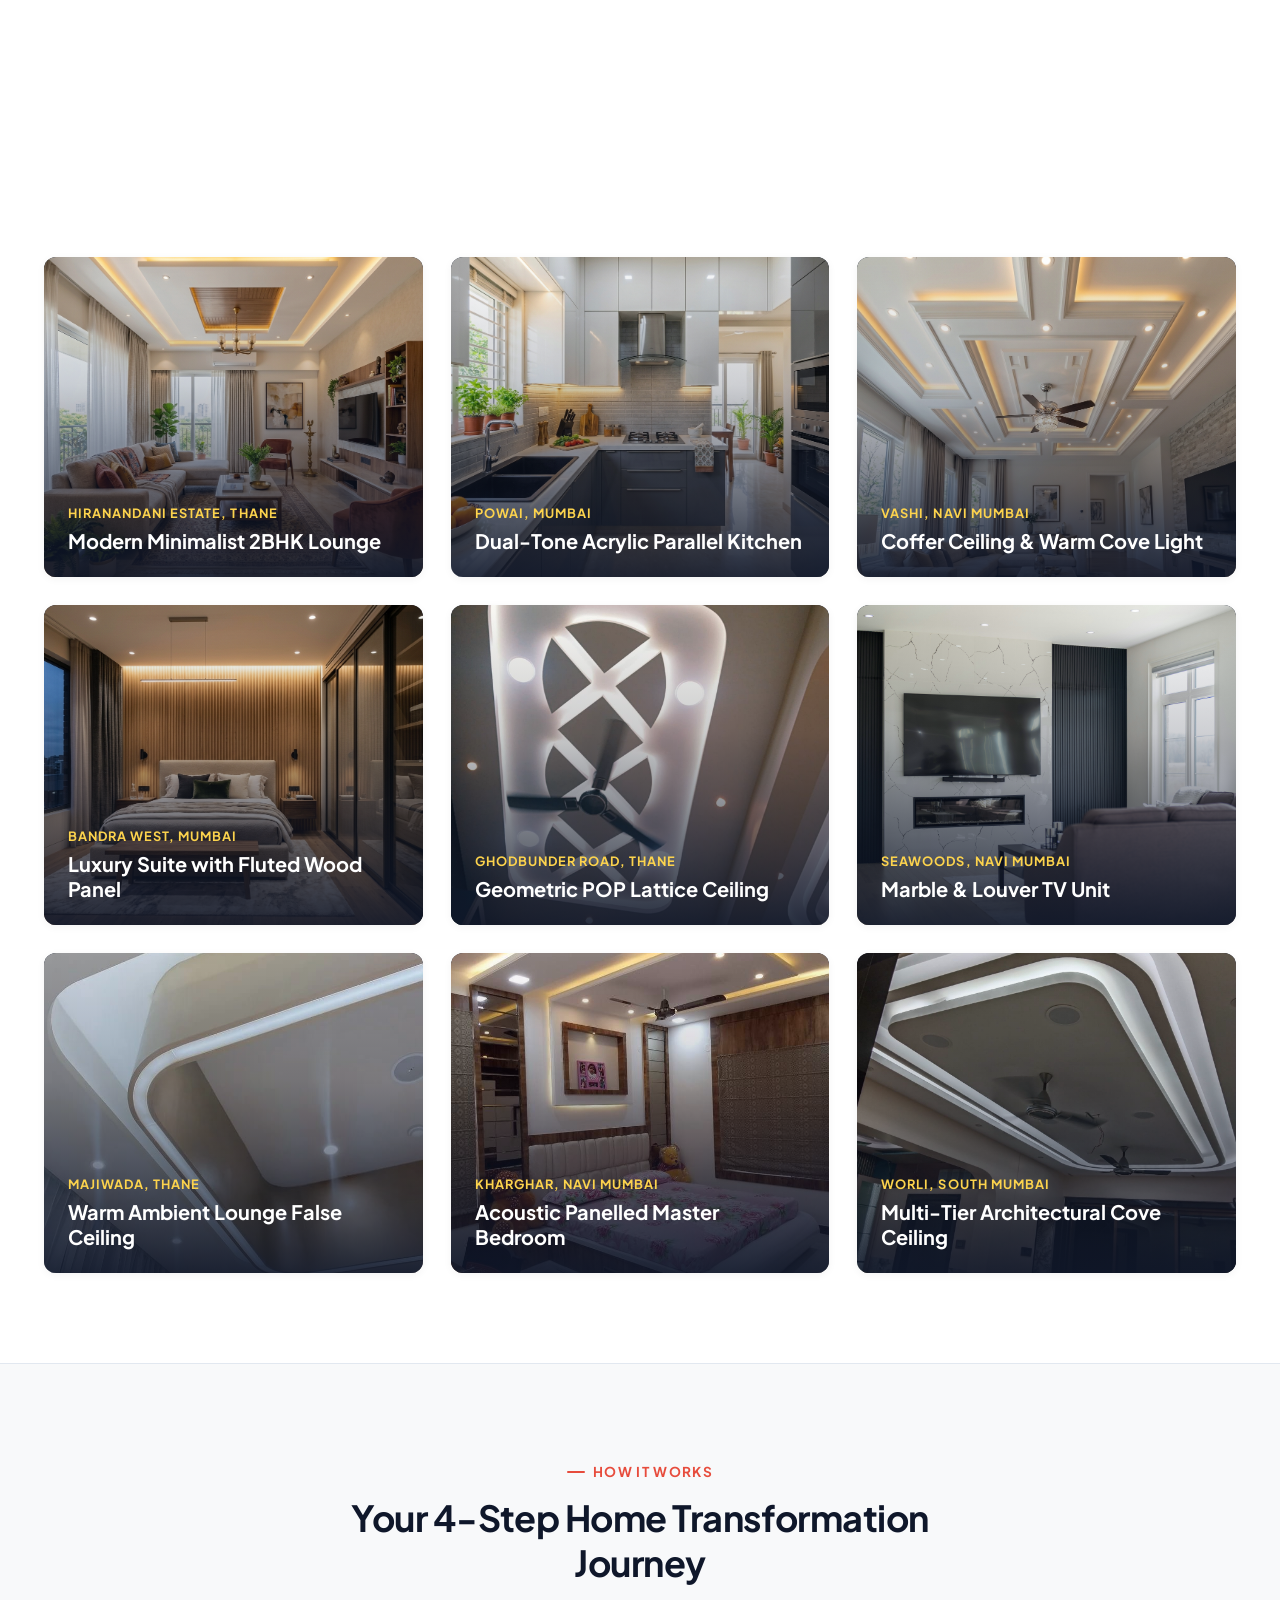
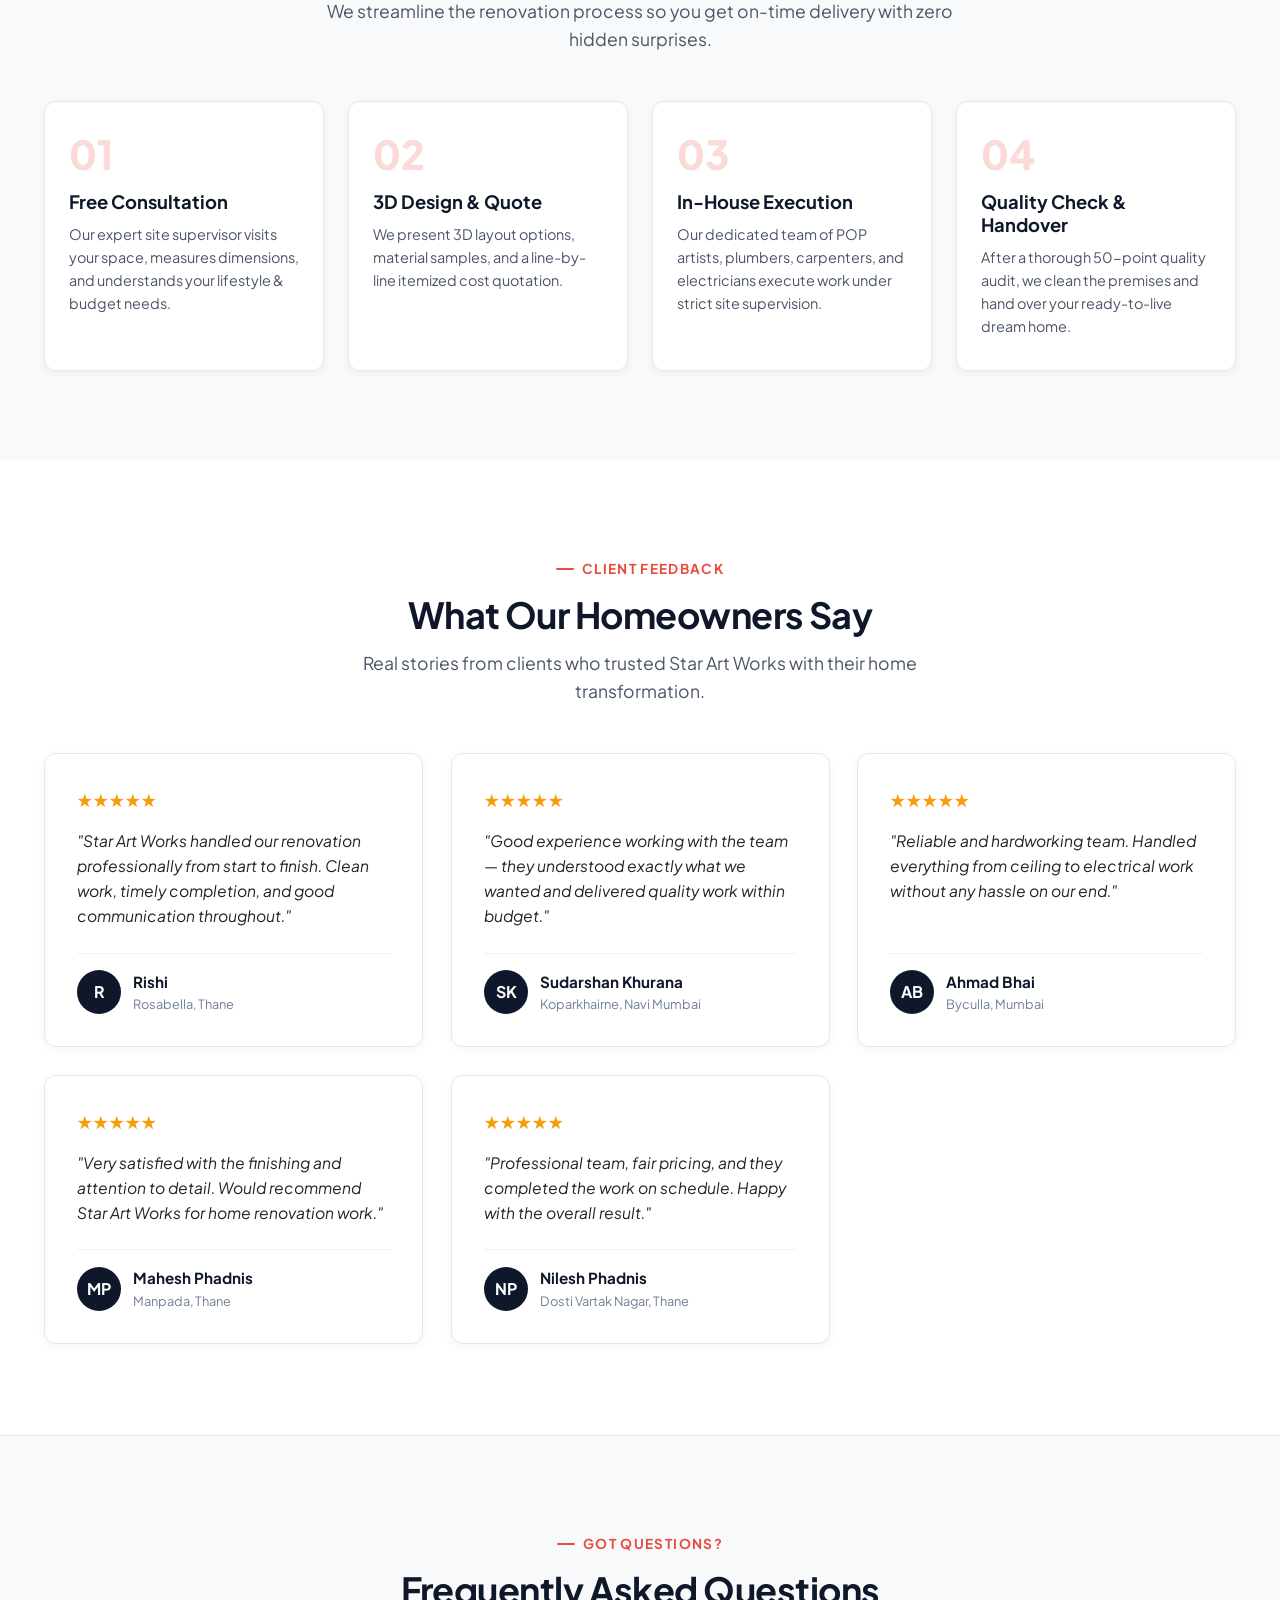
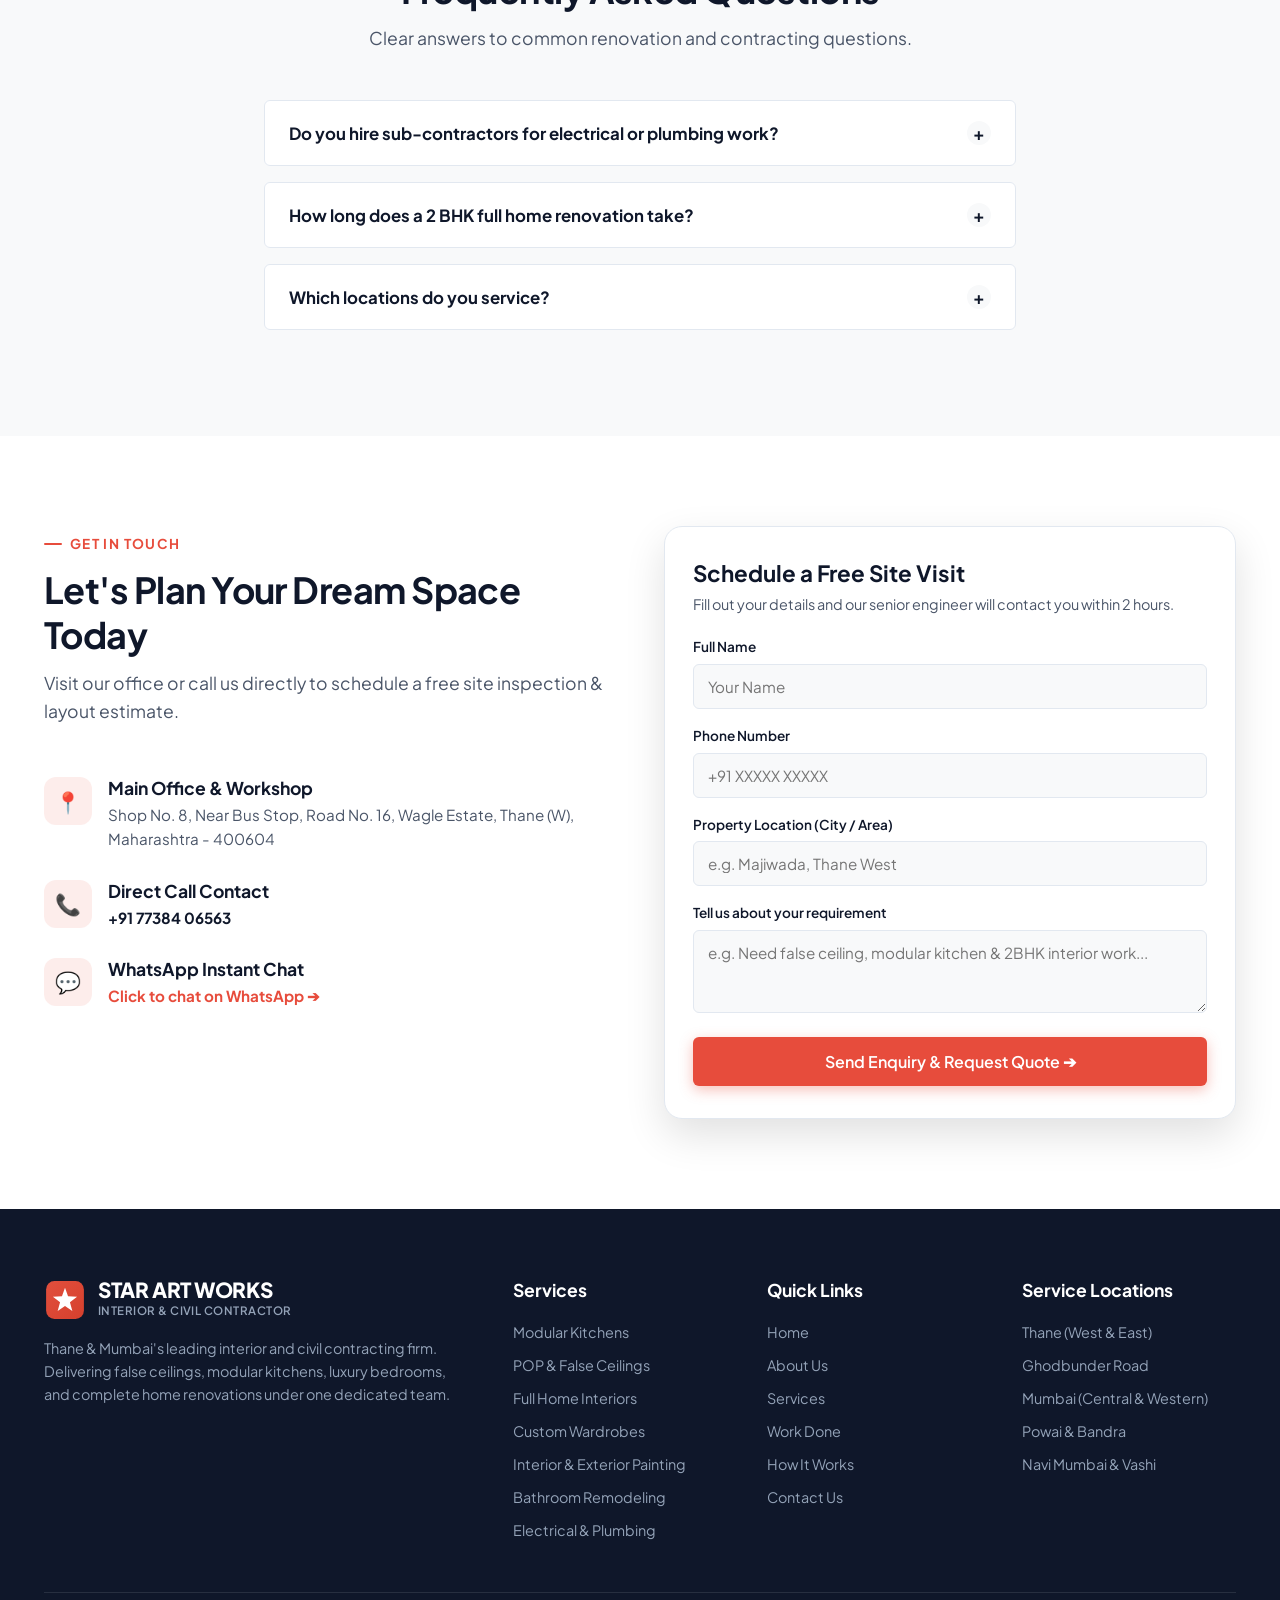
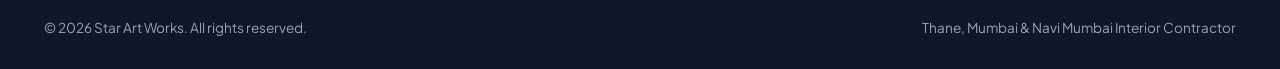
==== commit 62c5db47: "changes for responsiveness" ====
--- a/index.html
+++ b/index.html
@@ -513,7 +513,7 @@
         <div class="section-head reveal">
           <span class="eyebrow">Instant Estimator</span>
           <h2>Calculate Renovation Cost in 30 Seconds</h2>
-          <p>Select your home configuration and customize the services to get a transparent price range.</p>
+          <p>Select your home configuration and customize the services to get an approximate, ballpark price range.</p>
         </div>
 
         <div class="estimator-card reveal">
@@ -562,7 +562,7 @@
             <div>
               <div class="summary-header">
                 <span>Estimated Renovation Budget</span>
-                <div class="price-display" id="priceDisplay">₹4.8L - ₹7.2L</div>
+                <div class="price-display" id="priceDisplay">Approx. ₹4.8L - ₹7.2L</div>
                 <div style="font-size:0.85rem; color:#94A3B8; margin-top:4px;" id="estBhkLabel">2 BHK Apartment</div>
               </div>
 
@@ -572,6 +572,13 @@
                 <li><span>Acrylic Modular Kitchen</span><strong>Included</strong></li>
                 <li><span>Sliding Wardrobes</span><strong>Included</strong></li>
               </ul>
+
+              <p class="estimator-disclaimer">
+                This is an approximate, ballpark estimate meant as a starting reference only. The
+                final cost depends on your site's actual condition, material choices, and any
+                changes to the scope of work during the project, and can differ from the figure
+                shown here. We'll confirm an exact, fixed quote after a free site visit.
+              </p>
             </div>
 
             <a href="#contact" class="btn btn-primary" style="width:100%;">Get Itemized Quotation PDF ➔</a>
@@ -739,7 +746,7 @@
               <div class="client-avatar">R</div>
               <div class="client-details">
                 <h5>Rishi</h5>
-                <p>Rosabella</p>
+                <p>Rosabella, Thane</p>
               </div>
             </div>
           </div>
@@ -754,7 +761,7 @@
               <div class="client-avatar">SK</div>
               <div class="client-details">
                 <h5>Sudarshan Khurana</h5>
-                <p>Koparkhairne</p>
+                <p>Koparkhairne, Navi Mumbai</p>
               </div>
             </div>
           </div>
@@ -769,7 +776,7 @@
               <div class="client-avatar">AB</div>
               <div class="client-details">
                 <h5>Ahmad Bhai</h5>
-                <p>Byculla</p>
+                <p>Byculla, Mumbai</p>
               </div>
             </div>
           </div>
--- a/css/styles.css
+++ b/css/styles.css
@@ -627,9 +627,11 @@
 
 .trust-grid {
   display: grid;
-  grid-template-columns: repeat(4, 1fr);
+  grid-template-columns: repeat(3, 1fr);
   gap: 24px;
   text-align: center;
+  max-width: 900px;
+  margin: 0 auto;
 }
 
 .trust-item {
@@ -1014,6 +1016,15 @@
   color: #FFFFFF;
 }
 
+.estimator-disclaimer {
+  font-size: 0.78rem;
+  line-height: 1.5;
+  color: #94A3B8;
+  border-top: 1px solid rgba(255, 255, 255, 0.12);
+  padding-top: 14px;
+  margin-bottom: 20px;
+}
+
 /* ==========================================================================
    PORTFOLIO & PROJECTS GALLERY
    ========================================================================== */
@@ -1640,7 +1651,12 @@
   }
 
   .top-bar-social {
-    display: none;
+    gap: 8px;
+  }
+
+  .top-bar-social a {
+    width: 26px;
+    height: 26px;
   }
 
   .nav-wrap {
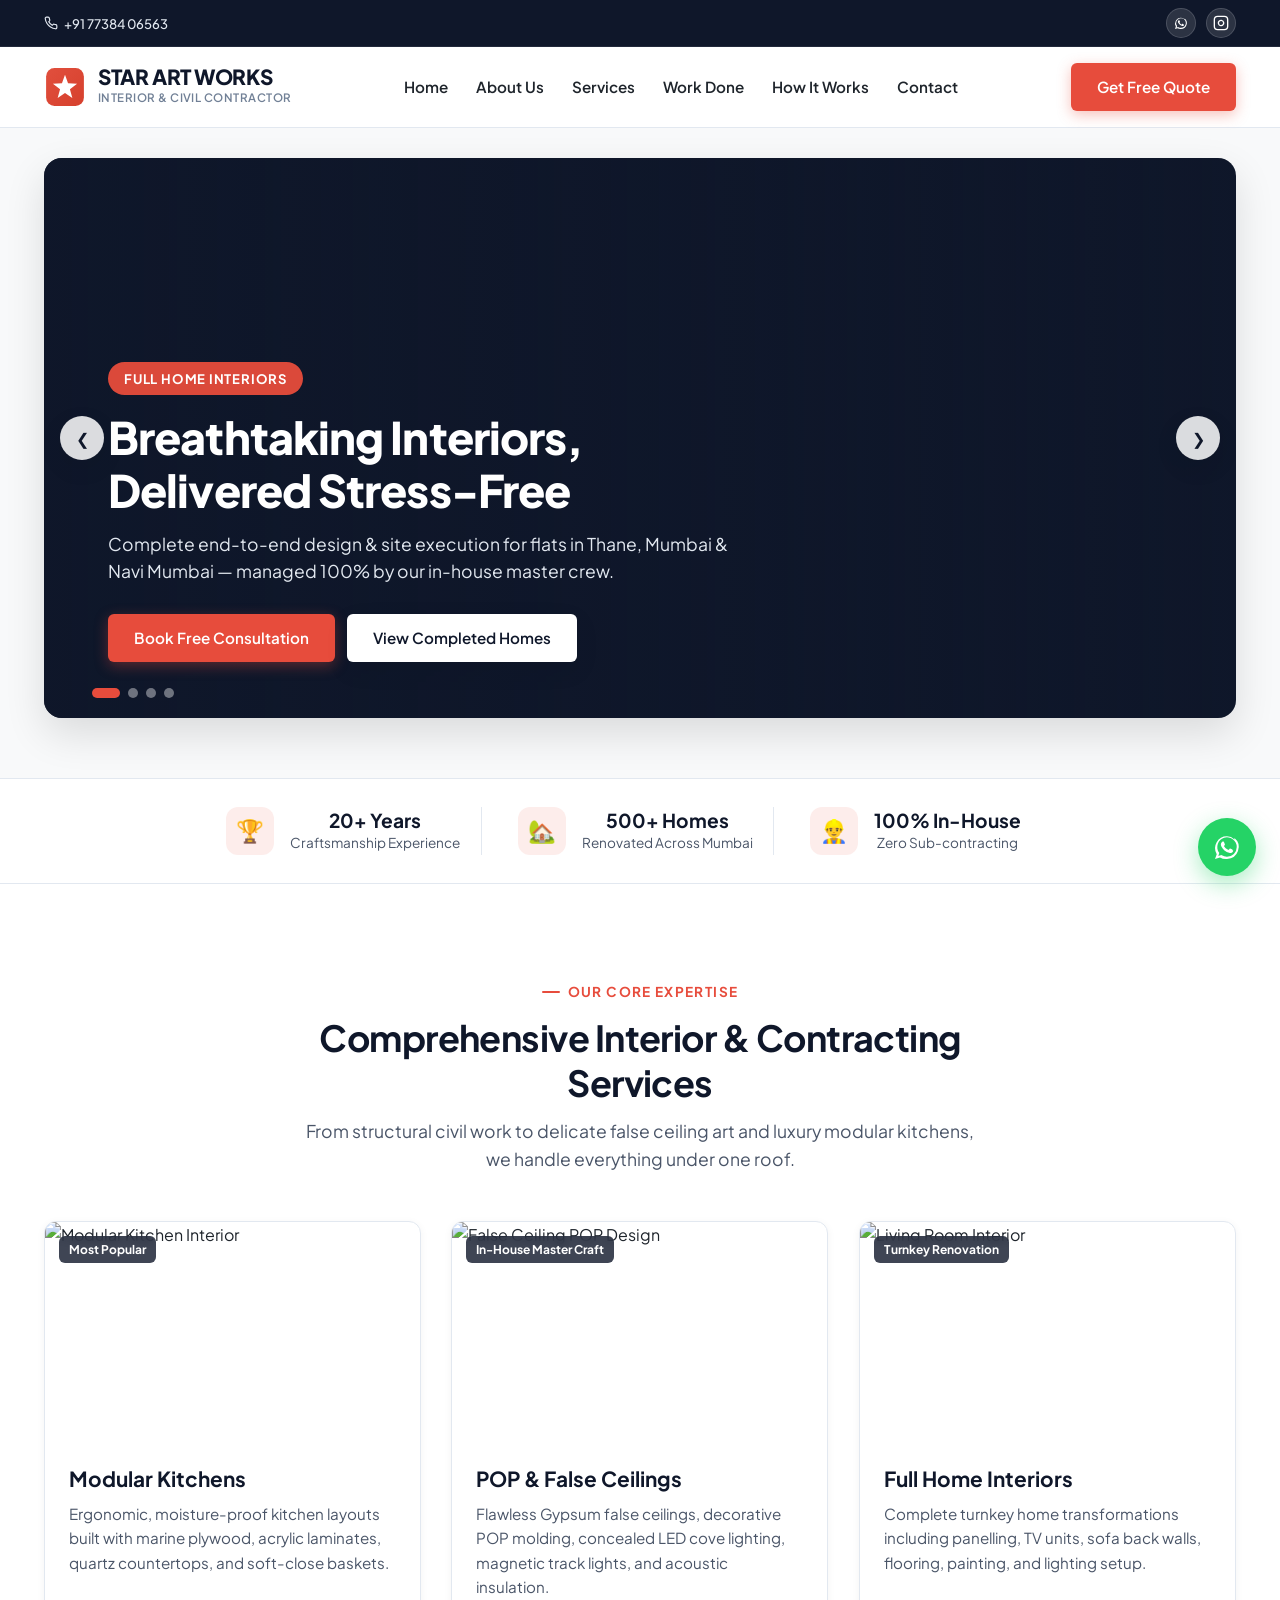
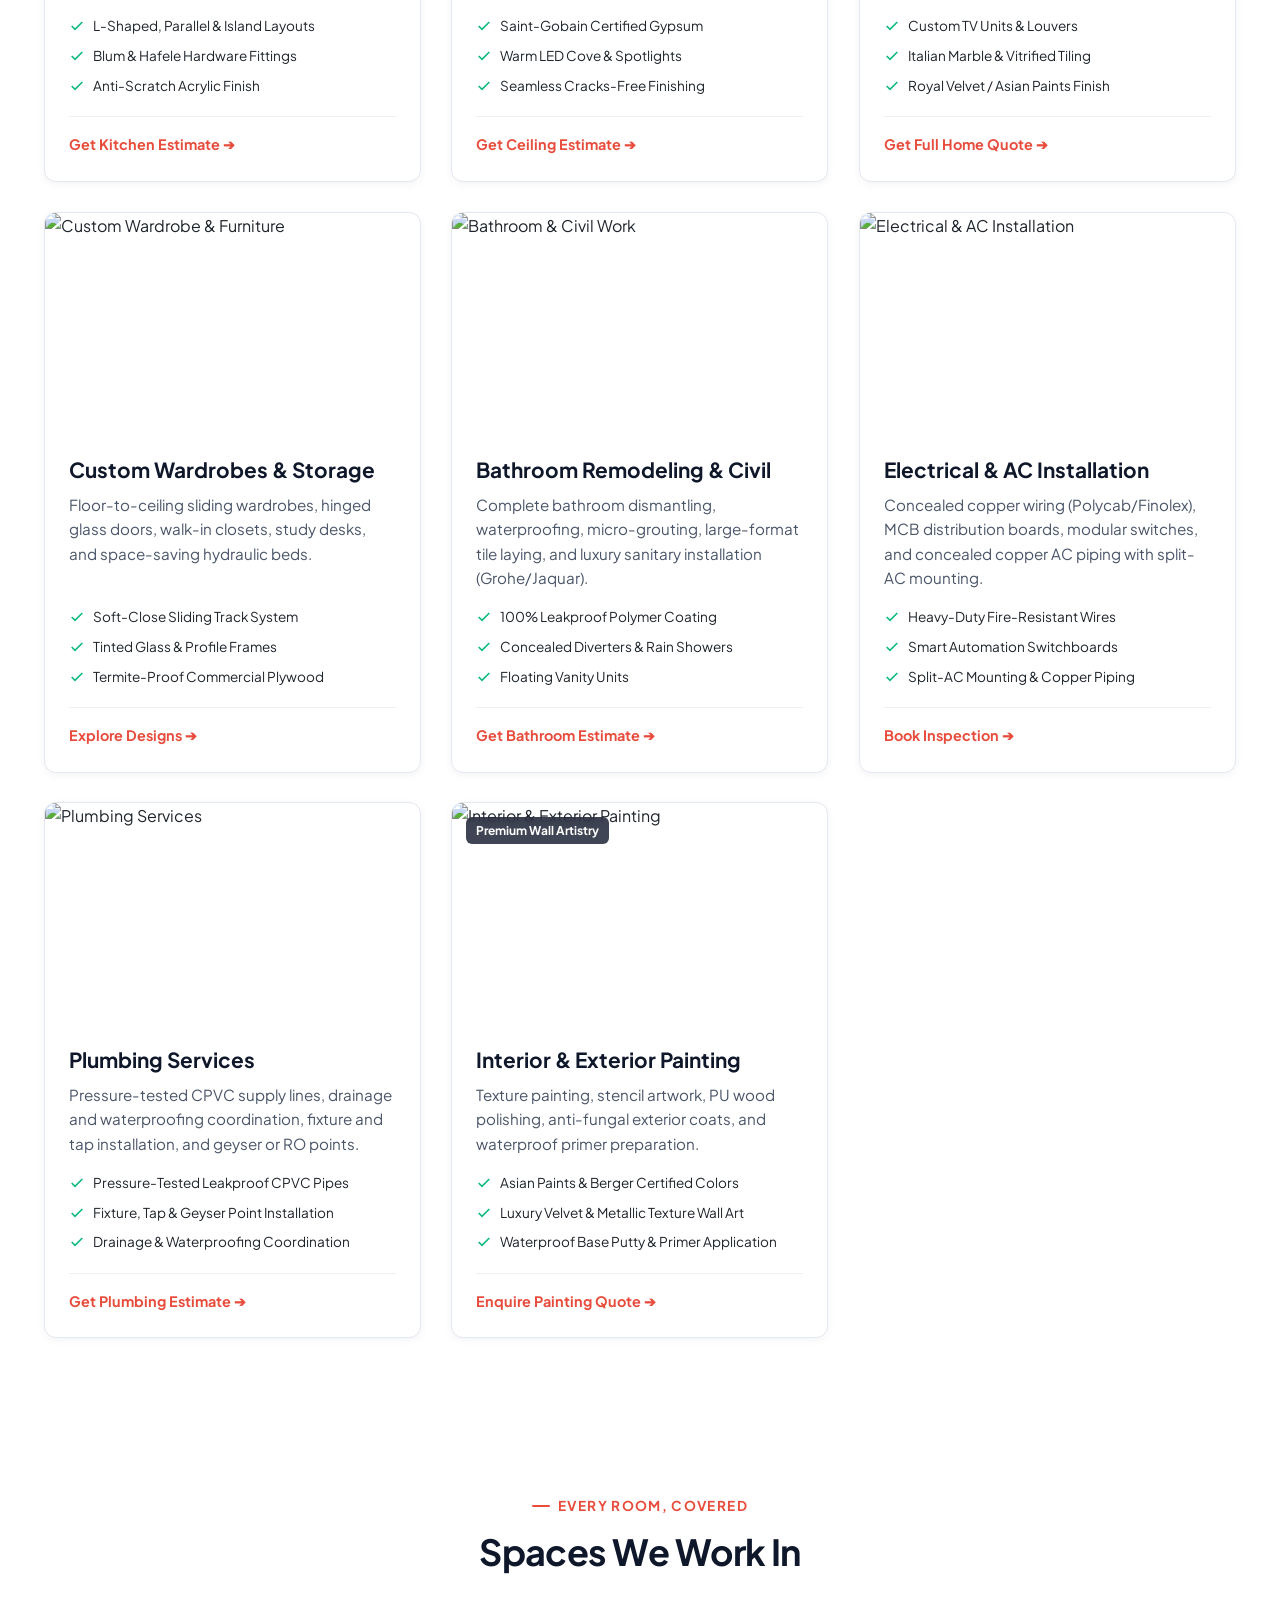
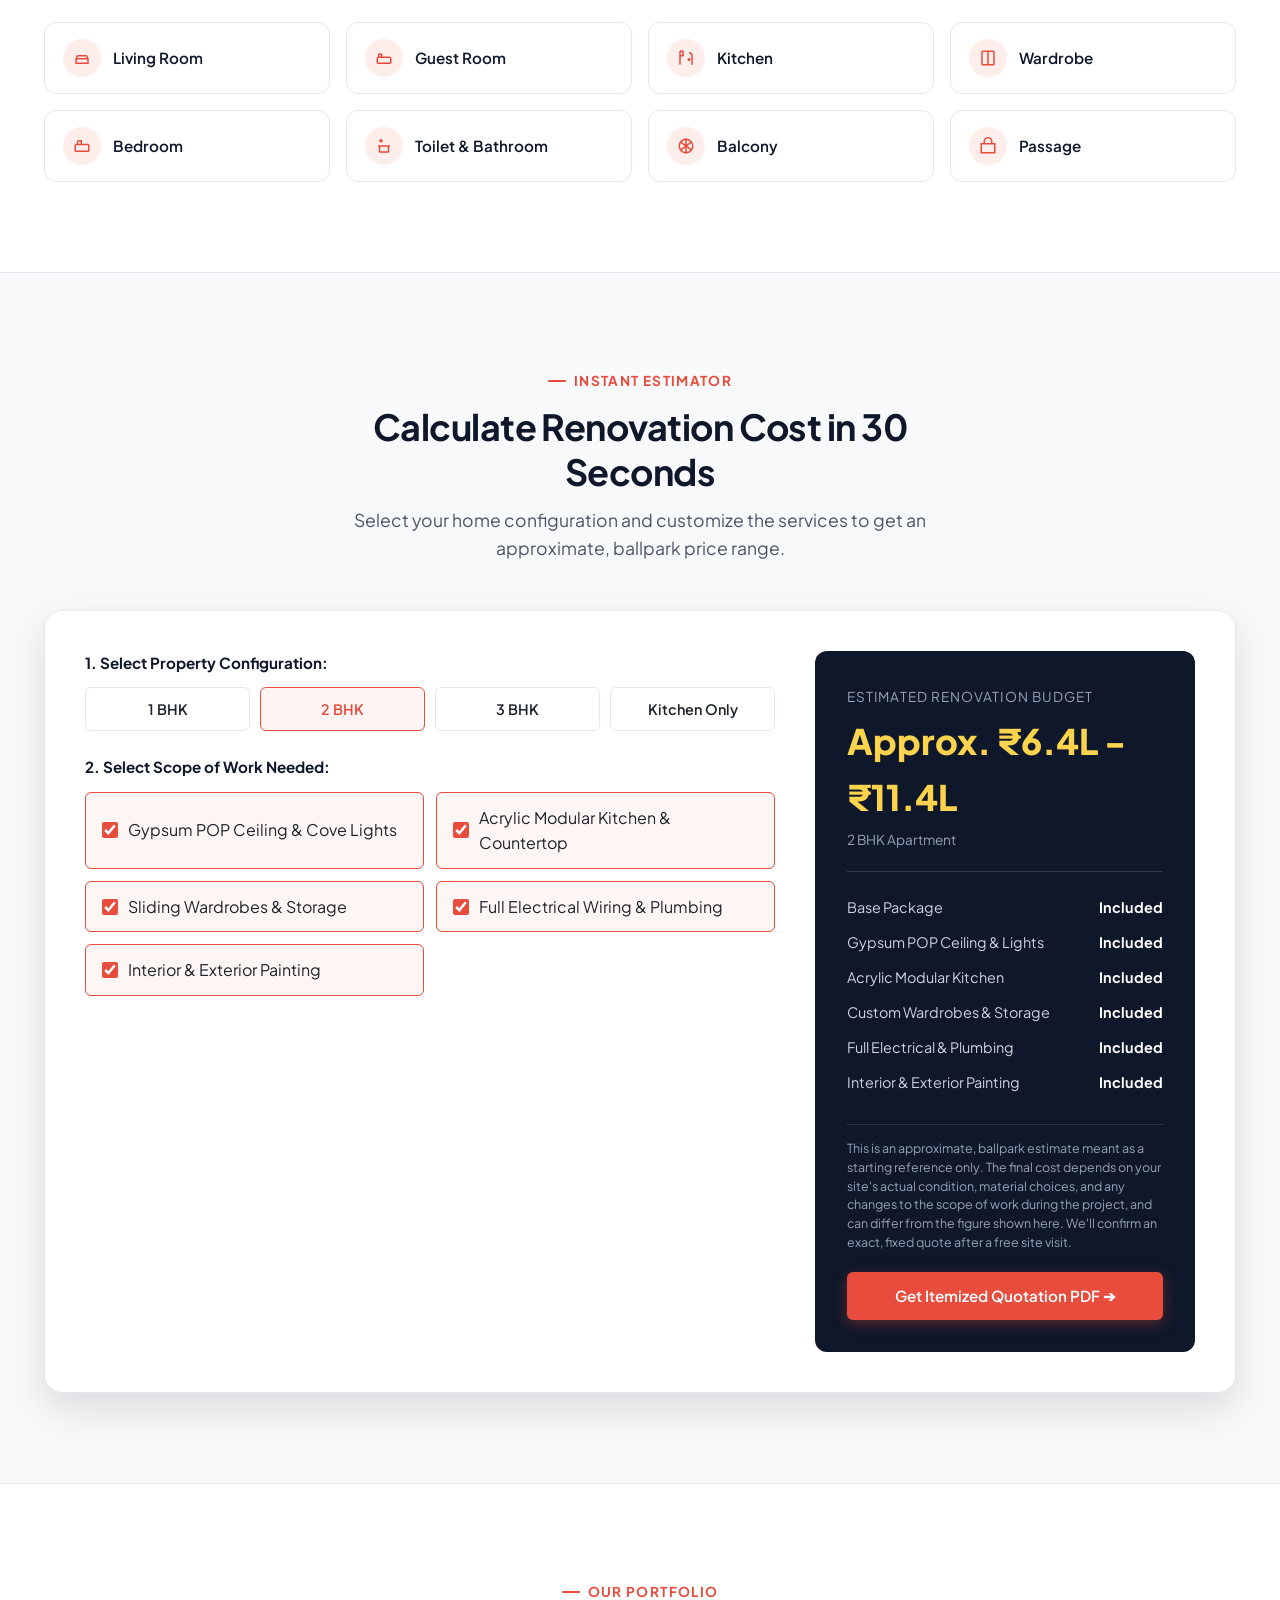
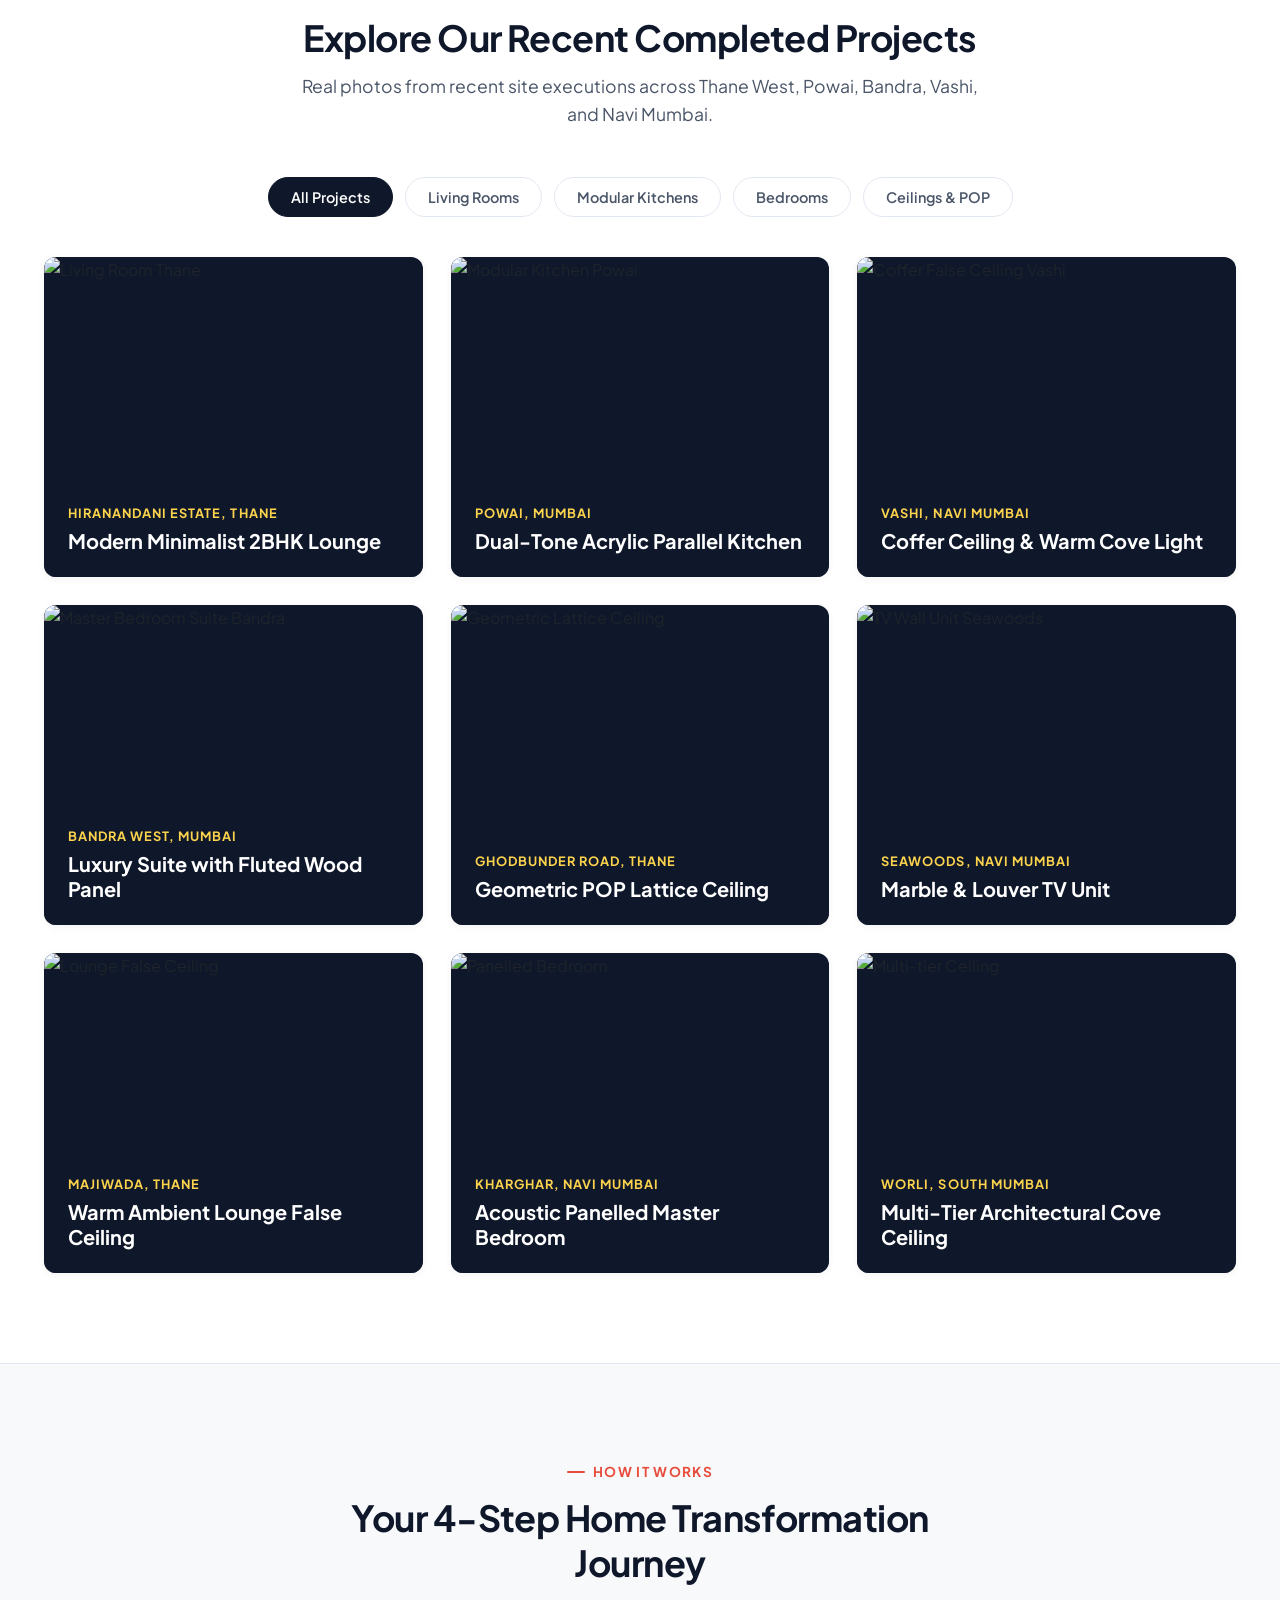
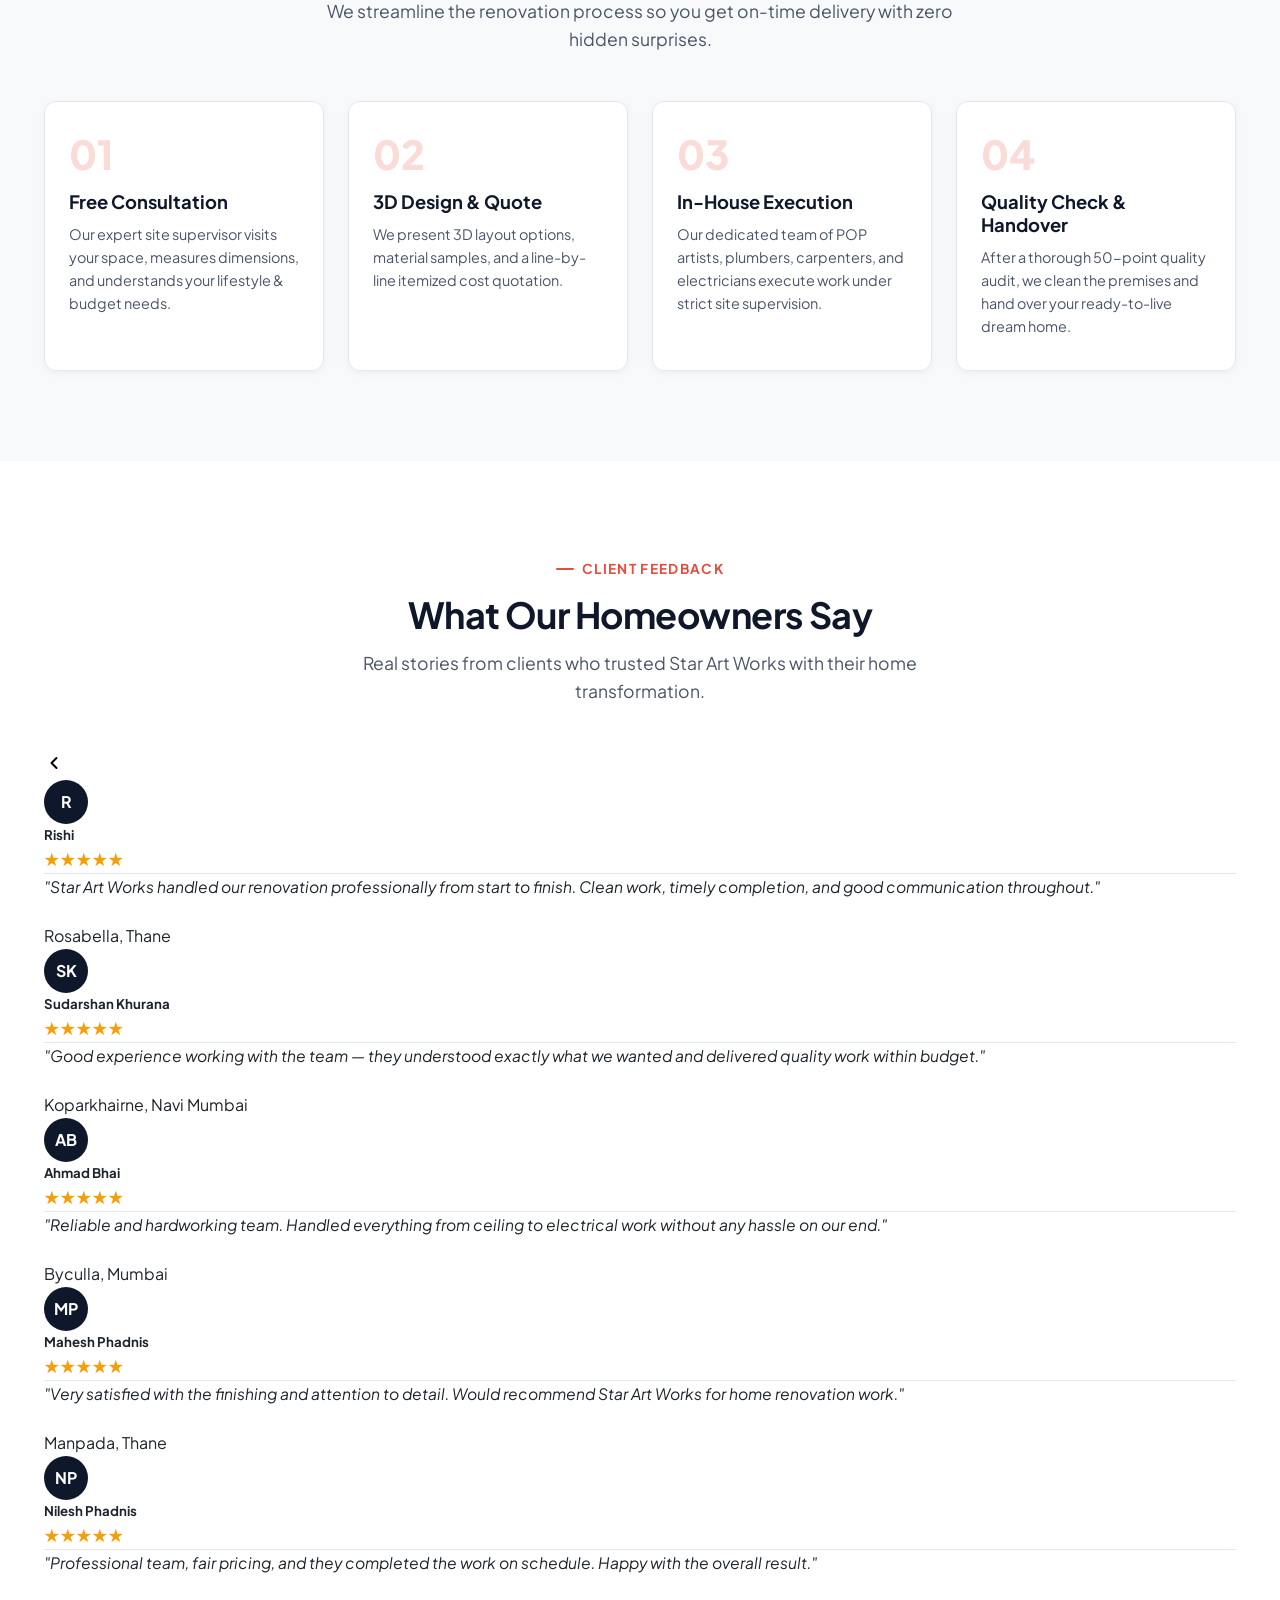
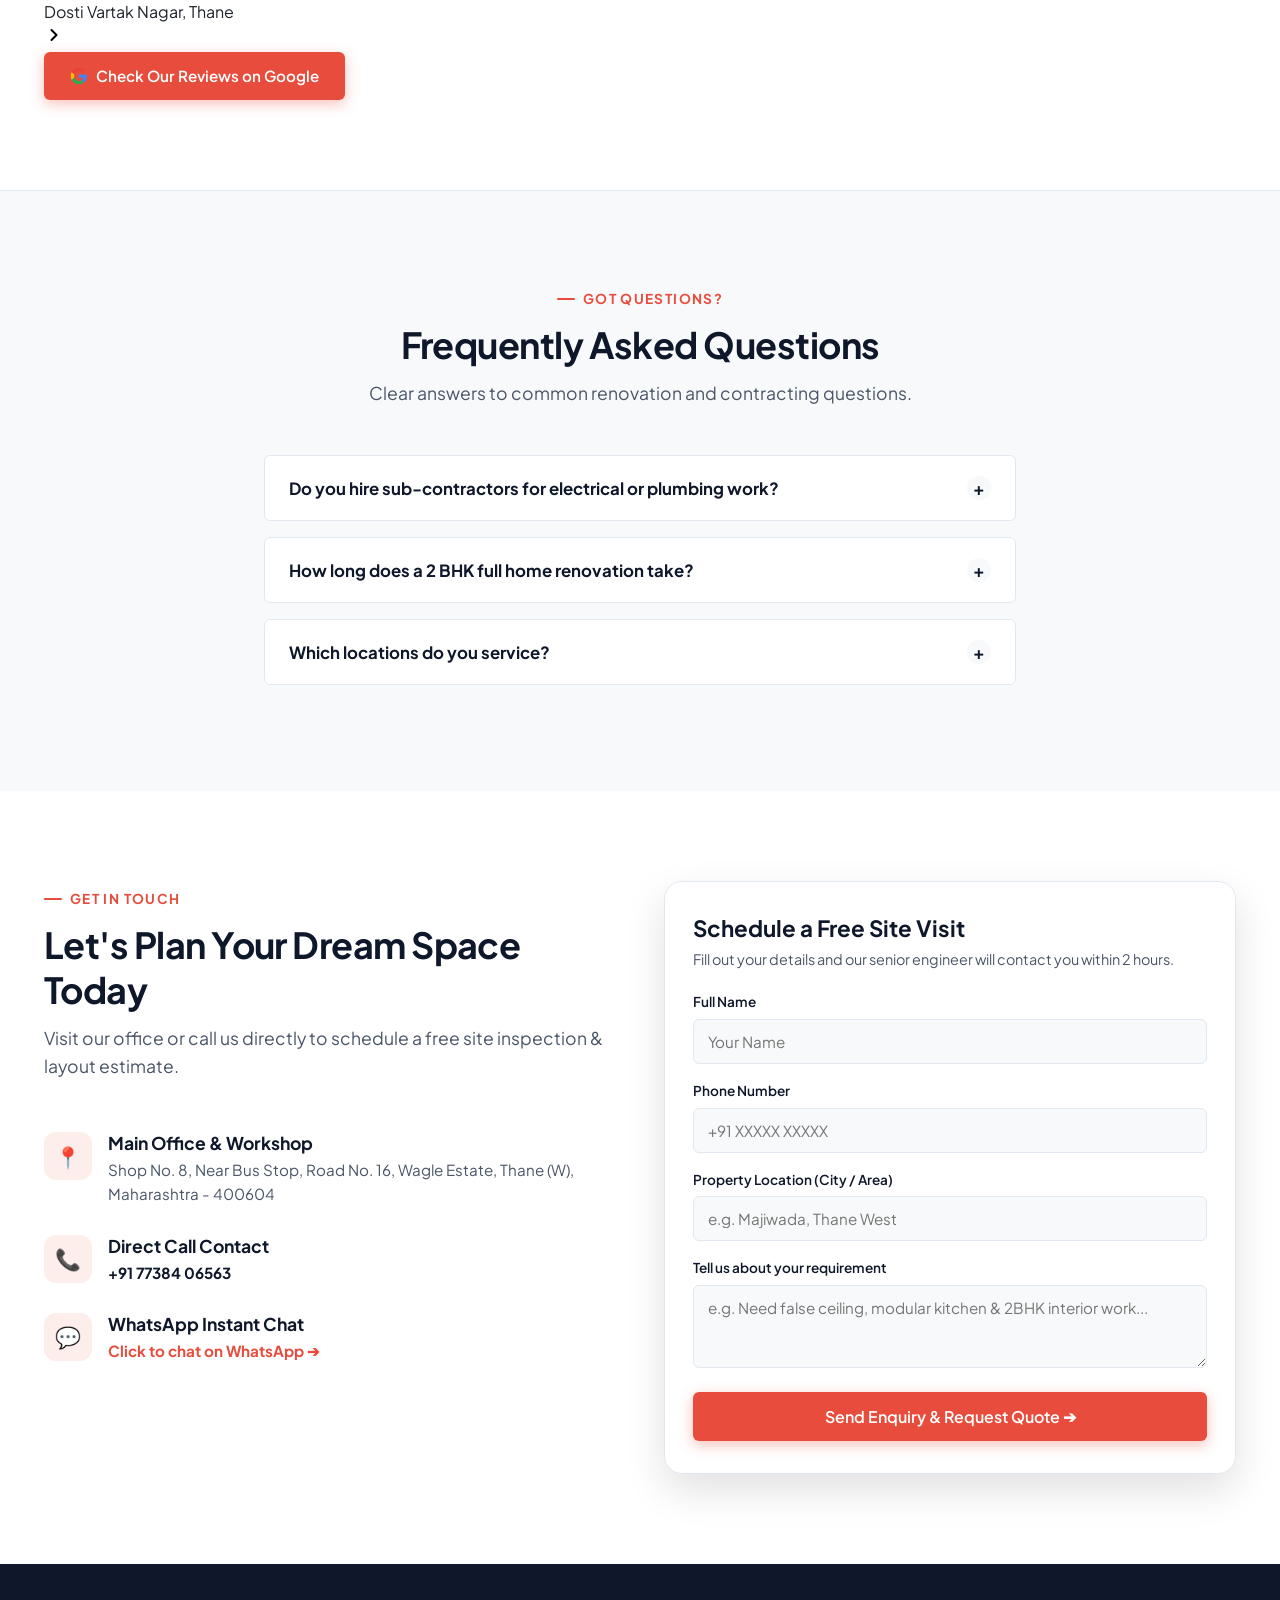
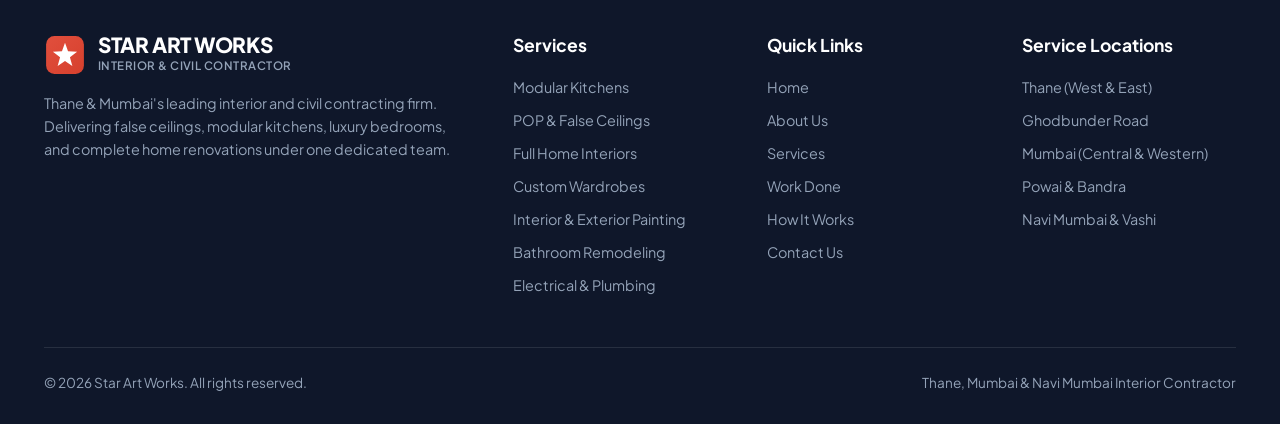
==== commit d1f4322e: "Improve SEO and optimize images in index.html Updated HTML meta tags and image sources for better SE" ====
--- a/index.html
+++ b/index.html
@@ -1,24 +1,38 @@
 <!DOCTYPE html>
-<html lang="en">
+<html lang="en-IN">
 
 <head>
   <meta charset="UTF-8">
   <meta name="viewport" content="width=device-width, initial-scale=1.0">
-  <title>Star Art Works — Premium Home Interior &amp; Civil Contractor | Thane, Mumbai &amp; Navi Mumbai</title>
+  <title>Interior &amp; Civil Contractor in Thane, Mumbai | Star Art Works</title>
   <meta name="description"
-    content="Star Art Works offers complete end-to-end home interior design, modular kitchens, POP false ceiling, electrical, plumbing, and civil renovation services in Thane, Mumbai & Navi Mumbai. Get a free consultation today!">
+    content="Home interiors, modular kitchens, false ceilings &amp; civil renovation in Thane, Mumbai &amp; Navi Mumbai. 100% in-house crew. Book a free consultation today!">
   <meta name="theme-color" content="#FFFFFF">
   <link rel="canonical" href="https://www.starartworks.in/">
+
+  <!-- Preload the visible hero slide's background image — it's the
+       Largest Contentful Paint element on this page, so the browser
+       should start fetching it immediately instead of discovering it
+       only after parsing the CSS/inline style. -->
+  <link rel="preload" as="image" href="/assets/images/hero-1.webp" fetchpriority="high">
 
   <!-- Open Graph / Social Media -->
   <meta property="og:type" content="website">
   <meta property="og:site_name" content="Star Art Works">
+  <meta property="og:url" content="https://www.starartworks.in/">
   <meta property="og:title" content="Star Art Works — Home Interiors &amp; Renovation Experts">
   <meta property="og:description"
     content="Modular Kitchens, POP False Ceilings, Bathrooms &amp; Full Home Interiors delivered by 100% in-house master craftsmen.">
-  <meta property="og:image" content="/assets/images/hero-1.png">
-
-  <!-- Favicon -->
+  <meta property="og:image" content="https://www.starartworks.in/assets/images/hero-1.png">
+  <meta property="og:locale" content="en_IN">
+
+  <!-- Twitter Card -->
+  <meta name="twitter:card" content="summary_large_image">
+  <meta name="twitter:title" content="Star Art Works — Home Interiors &amp; Renovation Experts">
+  <meta name="twitter:description"
+    content="Modular Kitchens, POP False Ceilings, Bathrooms &amp; Full Home Interiors delivered by 100% in-house master craftsmen.">
+  <meta name="twitter:image" content="https://www.starartworks.in/assets/images/hero-1.png">
+
   <!-- Favicon -->
   <link rel="icon" type="image/svg+xml" href="/assets/brand-new/star-art-works-icon.svg">
   <link rel="icon" type="image/x-icon" href="/assets/brand-new/favicon.ico">
@@ -29,6 +43,7 @@
   <!-- Google Fonts: Plus Jakarta Sans & Inter -->
   <link rel="preconnect" href="https://fonts.googleapis.com">
   <link rel="preconnect" href="https://fonts.gstatic.com" crossorigin>
+  <link rel="preconnect" href="https://images.unsplash.com">
   <link
     href="https://fonts.googleapis.com/css2?family=Inter:wght@400;500;600;700&family=Plus+Jakarta+Sans:wght@500;600;700;800&family=IBM+Plex+Mono:wght@500&display=swap"
     rel="stylesheet">
@@ -36,25 +51,71 @@
   <!-- Stylesheets -->
   <link rel="stylesheet" href="/css/styles.css">
 
-  <!-- Structured Data -->
+  <!-- Structured Data: LocalBusiness -->
   <script type="application/ld+json">
   {
     "@context": "https://schema.org",
     "@type": "HomeAndConstructionBusiness",
+    "@id": "https://www.starartworks.in/#business",
     "name": "Star Art Works",
-    "image": "assets/images/hero-1.png",
+    "alternateName": "Star Art Works Interior & Civil Contractor",
+    "description": "End-to-end home interior design, modular kitchens, POP false ceilings, electrical, plumbing, painting, and civil renovation contractor serving Thane, Mumbai & Navi Mumbai.",
+    "url": "https://www.starartworks.in/",
+    "image": "https://www.starartworks.in/assets/images/hero-1.png",
+    "logo": "https://www.starartworks.in/assets/brand-new/star-art-works-icon.svg",
     "telephone": "+91-77384-06563",
     "address": {
       "@type": "PostalAddress",
       "streetAddress": "Shop No. 8, Near Bus Stop, Road No. 16, Wagle Estate",
       "addressLocality": "Thane",
+      "addressRegion": "Maharashtra",
       "postalCode": "400604",
       "addressCountry": "IN"
     },
-    "areaServed": ["Thane", "Mumbai", "Navi Mumbai"],
+    "areaServed": [
+      { "@type": "City", "name": "Thane" },
+      { "@type": "City", "name": "Mumbai" },
+      { "@type": "City", "name": "Navi Mumbai" }
+    ],
     "sameAs": [
       "https://instagram.com/starart_works",
-      "https://wa.me/917738406563"
+      "https://wa.me/917738406563",
+      "https://share.google/Nlb2Zk3c5AKngc6qq"
+    ]
+  }
+  </script>
+
+  <!-- Structured Data: FAQPage (matches the FAQ section further down this
+       page — keep both in sync if you edit the FAQ answers). -->
+  <script type="application/ld+json">
+  {
+    "@context": "https://schema.org",
+    "@type": "FAQPage",
+    "mainEntity": [
+      {
+        "@type": "Question",
+        "name": "Do you hire sub-contractors for electrical or plumbing work?",
+        "acceptedAnswer": {
+          "@type": "Answer",
+          "text": "No! We employ a 100% in-house specialized crew for false ceilings, POP plastering, plumbing, electrical wiring, tiling, and carpentry. This ensures strict quality control and zero miscommunication on site."
+        }
+      },
+      {
+        "@type": "Question",
+        "name": "How long does a 2 BHK full home renovation take?",
+        "acceptedAnswer": {
+          "@type": "Answer",
+          "text": "A typical 2 BHK full home renovation takes approximately 35 to 45 working days, depending on structural civil modifications and custom woodwork scope."
+        }
+      },
+      {
+        "@type": "Question",
+        "name": "Which locations do you service?",
+        "acceptedAnswer": {
+          "@type": "Answer",
+          "text": "We service all areas across Thane (West & East, Ghodbunder Road), Mumbai (Central, Western & South Mumbai), and Navi Mumbai (Vashi, Nerul, Kharghar, Seawoods)."
+        }
+      }
     ]
   }
   </script>
@@ -133,7 +194,7 @@
           <div class="hero-slider-track">
 
             <!-- Slide 1: Full Home Interiors -->
-            <div class="slide active" style="background-image: url('assets/images/hero-1.png');">
+            <div class="slide active" style="background-image: url('assets/images/hero-1.webp');">
               <div class="slide-overlay">
                 <span class="slide-badge">Full Home Interiors</span>
                 <h1 class="slide-title">Breathtaking Interiors,<br>Delivered Stress-Free</h1>
@@ -147,10 +208,10 @@
             </div>
 
             <!-- Slide 2: Modular Kitchens -->
-            <div class="slide" style="background-image: url('assets/images/hero-2.png');">
+            <div class="slide" style="background-image: url('assets/images/hero-2.webp');">
               <div class="slide-overlay">
                 <span class="slide-badge">Modular Kitchens</span>
-                <h1 class="slide-title">Smart Modular Kitchens,<br>Crafted for Life</h1>
+                <h2 class="slide-title">Smart Modular Kitchens,<br>Crafted for Life</h2>
                 <p class="slide-desc">Acrylic, laminate &amp; PU finishes with Blum soft-close hardware, quartz
                   countertops, and moisture-resistant marine ply carcass.</p>
                 <div class="slide-cta">
@@ -161,10 +222,10 @@
             </div>
 
             <!-- Slide 3: POP & False Ceiling -->
-            <div class="slide" style="background-image: url('assets/images/hero-3.png');">
+            <div class="slide" style="background-image: url('assets/images/hero-3.webp');">
               <div class="slide-overlay">
                 <span class="slide-badge">Gypsum &amp; POP False Ceilings</span>
-                <h1 class="slide-title">Designer Ceilings &amp;<br>Ambient LED Lighting</h1>
+                <h2 class="slide-title">Designer Ceilings &amp;<br>Ambient LED Lighting</h2>
                 <p class="slide-desc">Saint-Gobain Gypsum channels, concealed cove lighting, architectural downlights,
                   and custom CNC lounge patterns.</p>
                 <div class="slide-cta">
@@ -175,10 +236,10 @@
             </div>
 
             <!-- Slide 4: Master Bedroom -->
-            <div class="slide" style="background-image: url('assets/images/hero-4.png');">
+            <div class="slide" style="background-image: url('assets/images/hero-4.webp');">
               <div class="slide-overlay">
                 <span class="slide-badge">Luxury Bedrooms</span>
-                <h1 class="slide-title">Custom Wardrobes &amp;<br>Aesthetic Bedroom Walls</h1>
+                <h2 class="slide-title">Custom Wardrobes &amp;<br>Aesthetic Bedroom Walls</h2>
                 <p class="slide-desc">Sliding wardrobes, acoustic wall fluting, integrated bedside lighting, and
                   space-maximizing storage solutions.</p>
                 <div class="slide-cta">
@@ -250,7 +311,7 @@
           <!-- Card 1 -->
           <div class="service-card reveal">
             <div class="service-img-wrap">
-              <img src="/assets/images/hero-2.png" alt="Modular Kitchen Interior">
+              <img src="/assets/images/hero-2.webp" alt="Modular Kitchen Interior" width="1024" height="1024" loading="lazy" decoding="async">
               <span class="service-tag">Most Popular</span>
             </div>
             <div class="service-body">
@@ -280,7 +341,7 @@
           <!-- Card 2 -->
           <div class="service-card reveal">
             <div class="service-img-wrap">
-              <img src="/assets/images/hero-3.png" alt="False Ceiling POP Design">
+              <img src="/assets/images/hero-3.webp" alt="False Ceiling POP Design" width="1024" height="1024" loading="lazy" decoding="async">
               <span class="service-tag">In-House Master Craft</span>
             </div>
             <div class="service-body">
@@ -310,7 +371,7 @@
           <!-- Card 3 -->
           <div class="service-card reveal">
             <div class="service-img-wrap">
-              <img src="/assets/images/hero-1.png" alt="Living Room Interior">
+              <img src="/assets/images/hero-1.webp" alt="Living Room Interior" width="1024" height="1024" loading="lazy" decoding="async">
               <span class="service-tag">Turnkey Renovation</span>
             </div>
             <div class="service-body">
@@ -340,7 +401,7 @@
           <!-- Card 4 -->
           <div class="service-card reveal">
             <div class="service-img-wrap">
-              <img src="/assets/images/hero-4.png" alt="Custom Wardrobe & Furniture">
+              <img src="/assets/images/hero-4.webp" alt="Custom Wardrobe & Furniture" width="1024" height="1024" loading="lazy" decoding="async">
             </div>
             <div class="service-body">
               <h3>Custom Wardrobes &amp; Storage</h3>
@@ -608,7 +669,7 @@
         <div class="projects-grid">
 
           <div class="project-card" data-category="living">
-            <img src="/assets/images/hero-1.png" alt="Living Room Thane">
+            <img src="/assets/images/hero-1.webp" alt="Living Room Thane" width="1024" height="1024" loading="lazy" decoding="async">
             <div class="project-overlay">
               <span class="project-location">Hiranandani Estate, Thane</span>
               <h3 class="project-title">Modern Minimalist 2BHK Lounge</h3>
@@ -616,7 +677,7 @@
           </div>
 
           <div class="project-card" data-category="kitchen">
-            <img src="/assets/images/hero-2.png" alt="Modular Kitchen Powai">
+            <img src="/assets/images/hero-2.webp" alt="Modular Kitchen Powai" width="1024" height="1024" loading="lazy" decoding="async">
             <div class="project-overlay">
               <span class="project-location">Powai, Mumbai</span>
               <h3 class="project-title">Dual-Tone Acrylic Parallel Kitchen</h3>
@@ -624,7 +685,7 @@
           </div>
 
           <div class="project-card" data-category="ceiling">
-            <img src="/assets/images/hero-3.png" alt="Coffer False Ceiling Vashi">
+            <img src="/assets/images/hero-3.webp" alt="Coffer False Ceiling Vashi" width="1024" height="1024" loading="lazy" decoding="async">
             <div class="project-overlay">
               <span class="project-location">Vashi, Navi Mumbai</span>
               <h3 class="project-title">Coffer Ceiling &amp; Warm Cove Light</h3>
@@ -632,7 +693,7 @@
           </div>
 
           <div class="project-card" data-category="bedroom">
-            <img src="/assets/images/hero-4.png" alt="Master Bedroom Suite Bandra">
+            <img src="/assets/images/hero-4.webp" alt="Master Bedroom Suite Bandra" width="1024" height="1024" loading="lazy" decoding="async">
             <div class="project-overlay">
               <span class="project-location">Bandra West, Mumbai</span>
               <h3 class="project-title">Luxury Suite with Fluted Wood Panel</h3>
@@ -640,7 +701,7 @@
           </div>
 
           <div class="project-card" data-category="ceiling">
-            <img src="/assets/images/work-cross-pattern-ceiling.jpg" alt="Geometric Lattice Ceiling">
+            <img src="/assets/images/work-cross-pattern-ceiling.webp" alt="Geometric Lattice Ceiling" width="1200" height="1599" loading="lazy" decoding="async">
             <div class="project-overlay">
               <span class="project-location">Ghodbunder Road, Thane</span>
               <h3 class="project-title">Geometric POP Lattice Ceiling</h3>
@@ -648,7 +709,7 @@
           </div>
 
           <div class="project-card" data-category="living">
-            <img src="/assets/images/work-05-living-space.jpg" alt="TV Wall Unit Seawoods">
+            <img src="/assets/images/work-05-living-space.webp" alt="TV Wall Unit Seawoods" width="1200" height="800" loading="lazy" decoding="async">
             <div class="project-overlay">
               <span class="project-location">Seawoods, Navi Mumbai</span>
               <h3 class="project-title">Marble &amp; Louver TV Unit</h3>
@@ -656,7 +717,7 @@
           </div>
 
           <div class="project-card" data-category="ceiling">
-            <img src="/assets/images/work-01-lounge-ceiling.jpg" alt="Lounge False Ceiling">
+            <img src="/assets/images/work-01-lounge-ceiling.webp" alt="Lounge False Ceiling" width="736" height="736" loading="lazy" decoding="async">
             <div class="project-overlay">
               <span class="project-location">Majiwada, Thane</span>
               <h3 class="project-title">Warm Ambient Lounge False Ceiling</h3>
@@ -664,7 +725,7 @@
           </div>
 
           <div class="project-card" data-category="bedroom">
-            <img src="/assets/images/work-11-panelled-bedroom.jpg" alt="Panelled Bedroom">
+            <img src="/assets/images/work-11-panelled-bedroom.webp" alt="Panelled Bedroom" width="720" height="960" loading="lazy" decoding="async">
             <div class="project-overlay">
               <span class="project-location">Kharghar, Navi Mumbai</span>
               <h3 class="project-title">Acoustic Panelled Master Bedroom</h3>
@@ -672,7 +733,7 @@
           </div>
 
           <div class="project-card" data-category="ceiling">
-            <img src="/assets/images/work-multitier-cove-ceiling.jpg" alt="Multi-tier Ceiling">
+            <img src="/assets/images/work-multitier-cove-ceiling.webp" alt="Multi-tier Ceiling" width="1200" height="1600" loading="lazy" decoding="async">
             <div class="project-overlay">
               <span class="project-location">Worli, South Mumbai</span>
               <h3 class="project-title">Multi-Tier Architectural Cove Ceiling</h3>
@@ -725,8 +786,8 @@
       </div>
     </section>
 
-    <!-- ============ CLIENT TESTIMONIALS ============ -->
-    <section id="testimonials" class="testimonials-section">
+    <!-- ============ CLIENT REVIEWS ============ -->
+    <section id="testimonials" class="testimonials-section reviews-section">
       <div class="wrap">
         <div class="section-head reveal">
           <span class="eyebrow">Client Feedback</span>
@@ -734,83 +795,117 @@
           <p>Real stories from clients who trusted Star Art Works with their home transformation.</p>
         </div>
 
-        <div class="testimonials-grid">
-
-          <div class="testimonial-card reveal">
-            <div>
-              <div class="stars">★★★★★</div>
-              <p class="quote-text">"Star Art Works handled our renovation professionally from start to finish. Clean
-                work, timely completion, and good communication throughout."</p>
-            </div>
-            <div class="client-info">
-              <div class="client-avatar">R</div>
-              <div class="client-details">
-                <h5>Rishi</h5>
-                <p>Rosabella, Thane</p>
-              </div>
-            </div>
-          </div>
-
-          <div class="testimonial-card reveal">
-            <div>
-              <div class="stars">★★★★★</div>
-              <p class="quote-text">"Good experience working with the team — they understood exactly what we wanted
-                and delivered quality work within budget."</p>
-            </div>
-            <div class="client-info">
-              <div class="client-avatar">SK</div>
-              <div class="client-details">
-                <h5>Sudarshan Khurana</h5>
-                <p>Koparkhairne, Navi Mumbai</p>
-              </div>
-            </div>
-          </div>
-
-          <div class="testimonial-card reveal">
-            <div>
-              <div class="stars">★★★★★</div>
+        <div class="reviews-carousel reveal">
+          <button type="button" class="reviews-arrow reviews-arrow-left" id="reviewsArrowLeft"
+            aria-label="Scroll to previous reviews">
+            <svg viewBox="0 0 24 24" width="20" height="20" fill="none" stroke="currentColor" stroke-width="2.4"
+              stroke-linecap="round" stroke-linejoin="round">
+              <path d="M15 18l-6-6 6-6" />
+            </svg>
+          </button>
+
+          <div class="reviews-track" id="reviewsTrack">
+
+            <article class="review-card">
+              <header class="review-card-head">
+                <div class="client-avatar">R</div>
+                <div class="review-card-heading">
+                  <h5>Rishi</h5>
+                  <div class="review-meta">
+                    <span class="stars">★★★★★</span>
+                  </div>
+                </div>
+              </header>
+              <p class="quote-text">"Star Art Works handled our renovation professionally from start to finish.
+                Clean work, timely completion, and good communication throughout."</p>
+              <p class="review-location">Rosabella, Thane</p>
+            </article>
+
+            <article class="review-card">
+              <header class="review-card-head">
+                <div class="client-avatar">SK</div>
+                <div class="review-card-heading">
+                  <h5>Sudarshan Khurana</h5>
+                  <div class="review-meta">
+                    <span class="stars">★★★★★</span>
+                  </div>
+                </div>
+              </header>
+              <p class="quote-text">"Good experience working with the team — they understood exactly what we
+                wanted and delivered quality work within budget."</p>
+              <p class="review-location">Koparkhairne, Navi Mumbai</p>
+            </article>
+
+            <article class="review-card">
+              <header class="review-card-head">
+                <div class="client-avatar">AB</div>
+                <div class="review-card-heading">
+                  <h5>Ahmad Bhai</h5>
+                  <div class="review-meta">
+                    <span class="stars">★★★★★</span>
+                  </div>
+                </div>
+              </header>
               <p class="quote-text">"Reliable and hardworking team. Handled everything from ceiling to electrical
                 work without any hassle on our end."</p>
-            </div>
-            <div class="client-info">
-              <div class="client-avatar">AB</div>
-              <div class="client-details">
-                <h5>Ahmad Bhai</h5>
-                <p>Byculla, Mumbai</p>
-              </div>
-            </div>
-          </div>
-
-          <div class="testimonial-card reveal">
-            <div>
-              <div class="stars">★★★★★</div>
-              <p class="quote-text">"Very satisfied with the finishing and attention to detail. Would recommend Star
-                Art Works for home renovation work."</p>
-            </div>
-            <div class="client-info">
-              <div class="client-avatar">MP</div>
-              <div class="client-details">
-                <h5>Mahesh Phadnis</h5>
-                <p>Manpada, Thane</p>
-              </div>
-            </div>
-          </div>
-
-          <div class="testimonial-card reveal">
-            <div>
-              <div class="stars">★★★★★</div>
-              <p class="quote-text">"Professional team, fair pricing, and they completed the work on schedule. Happy
-                with the overall result."</p>
-            </div>
-            <div class="client-info">
-              <div class="client-avatar">NP</div>
-              <div class="client-details">
-                <h5>Nilesh Phadnis</h5>
-                <p>Dosti Vartak Nagar, Thane</p>
-              </div>
-            </div>
-          </div>
-
+              <p class="review-location">Byculla, Mumbai</p>
+            </article>
+
+            <article class="review-card">
+              <header class="review-card-head">
+                <div class="client-avatar">MP</div>
+                <div class="review-card-heading">
+                  <h5>Mahesh Phadnis</h5>
+                  <div class="review-meta">
+                    <span class="stars">★★★★★</span>
+                  </div>
+                </div>
+              </header>
+              <p class="quote-text">"Very satisfied with the finishing and attention to detail. Would recommend
+                Star Art Works for home renovation work."</p>
+              <p class="review-location">Manpada, Thane</p>
+            </article>
+
+            <article class="review-card">
+              <header class="review-card-head">
+                <div class="client-avatar">NP</div>
+                <div class="review-card-heading">
+                  <h5>Nilesh Phadnis</h5>
+                  <div class="review-meta">
+                    <span class="stars">★★★★★</span>
+                  </div>
+                </div>
+              </header>
+              <p class="quote-text">"Professional team, fair pricing, and they completed the work on schedule.
+                Happy with the overall result."</p>
+              <p class="review-location">Dosti Vartak Nagar, Thane</p>
+            </article>
+
+          </div>
+
+          <button type="button" class="reviews-arrow reviews-arrow-right" id="reviewsArrowRight"
+            aria-label="Scroll to next reviews">
+            <svg viewBox="0 0 24 24" width="20" height="20" fill="none" stroke="currentColor" stroke-width="2.4"
+              stroke-linecap="round" stroke-linejoin="round">
+              <path d="M9 18l6-6-6-6" />
+            </svg>
+          </button>
+        </div>
+
+        <div class="reviews-footer reveal">
+          <a href="https://share.google/Nlb2Zk3c5AKngc6qq" target="_blank" rel="noopener" class="btn btn-primary">
+            <svg class="google-g" viewBox="0 0 48 48" width="18" height="18" aria-hidden="true">
+              <path fill="#4285F4"
+                d="M45.12 24.5c0-1.56-.14-3.06-.4-4.5H24v8.51h11.84c-.51 2.75-2.06 5.08-4.39 6.64v5.52h7.11c4.16-3.83 6.56-9.47 6.56-16.17z" />
+              <path fill="#34A853"
+                d="M24 46c5.94 0 10.92-1.97 14.56-5.33l-7.11-5.52c-1.97 1.32-4.49 2.1-7.45 2.1-5.73 0-10.58-3.87-12.31-9.07H4.34v5.7C7.96 41.07 15.4 46 24 46z" />
+              <path fill="#FBBC05"
+                d="M11.69 28.18C11.25 26.86 11 25.45 11 24s.25-2.86.69-4.18v-5.7H4.34C2.85 17.09 2 20.45 2 24s.85 6.91 2.34 9.88l7.35-5.7z" />
+              <path fill="#EA4335"
+                d="M24 10.75c3.23 0 6.13 1.11 8.41 3.29l6.31-6.31C34.91 4.18 29.93 2 24 2 15.4 2 7.96 6.93 4.34 14.12l7.35 5.7c1.73-5.2 6.58-9.07 12.31-9.07z" />
+            </svg>
+            Check Our Reviews on Google
+          </a>
         </div>
       </div>
     </section>
@@ -1018,7 +1113,8 @@
   </footer>
 
   <!-- JavaScript -->
-  <script src="/js/script.js"></script>
+  <script src="/js/script.js" defer></script>
+  <script src="js/reviews-carousel.js" defer></script>
 </body>
 
-</html>+</html>
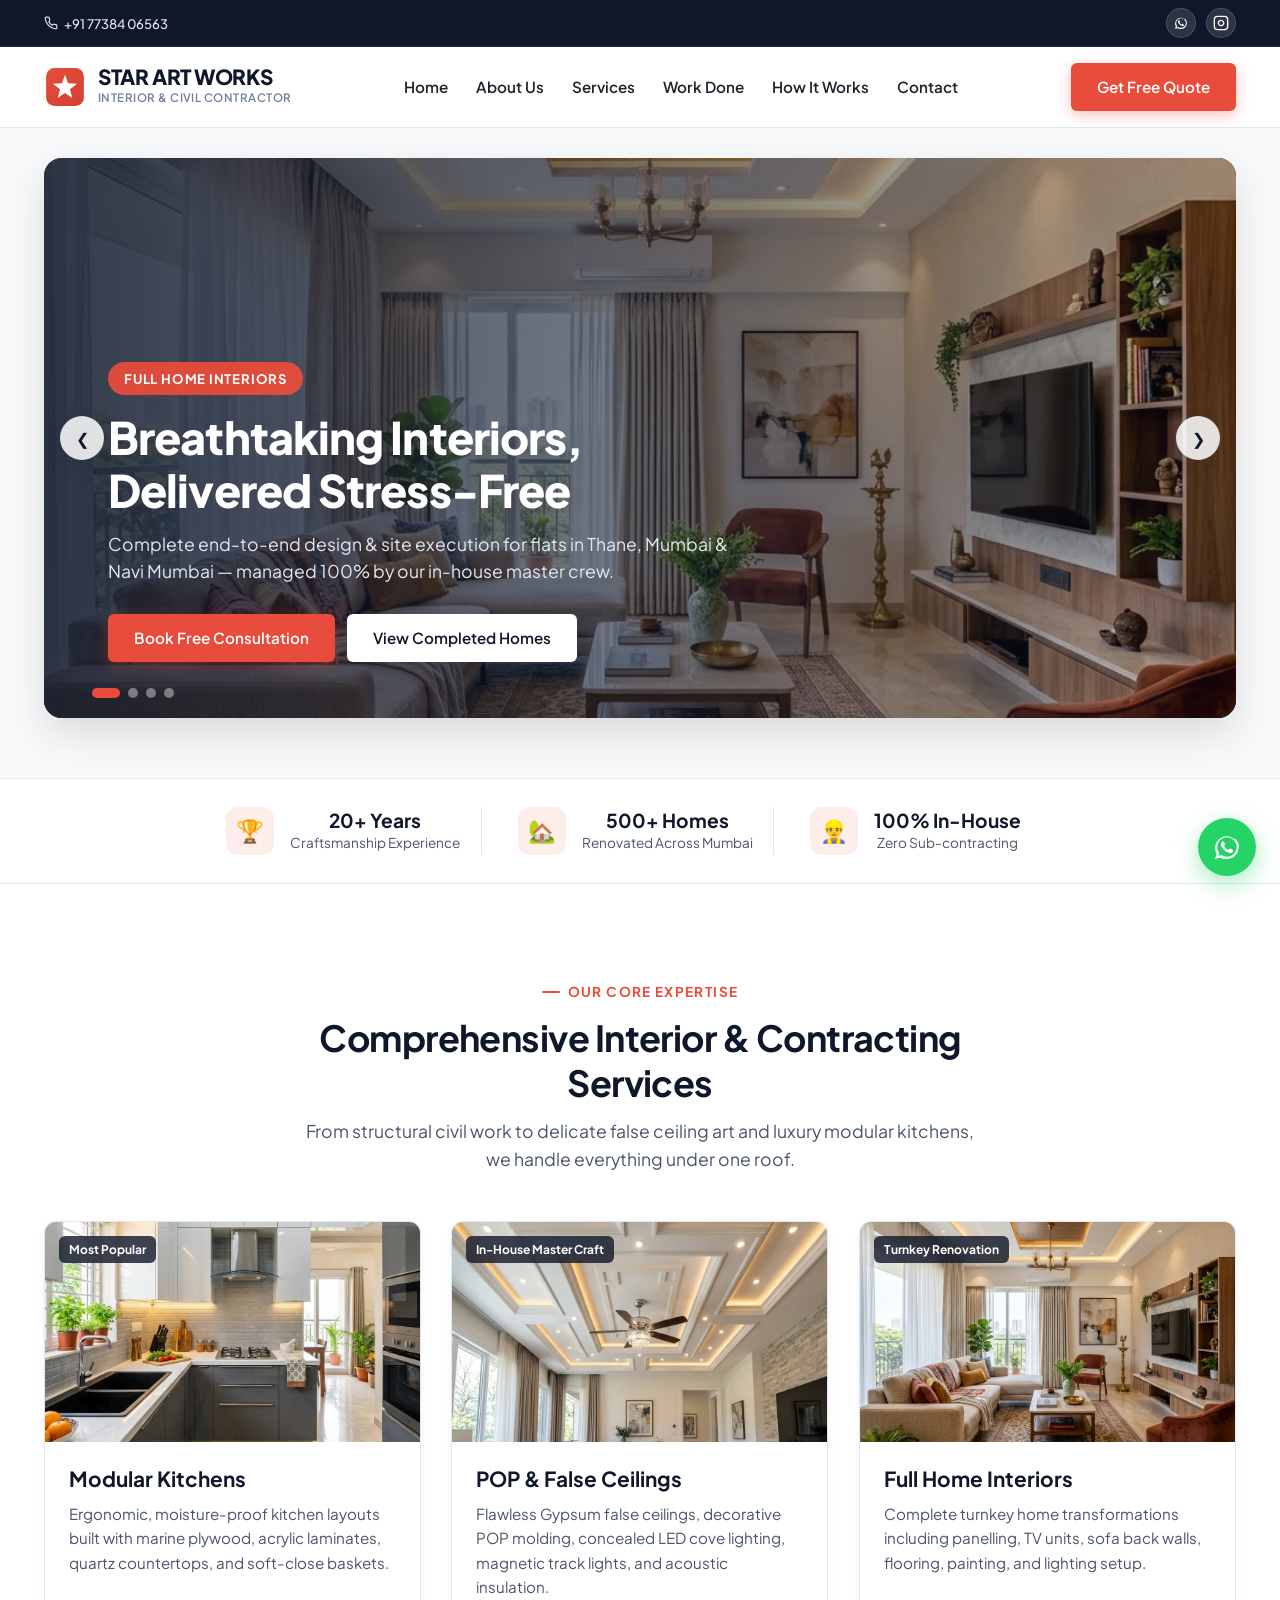
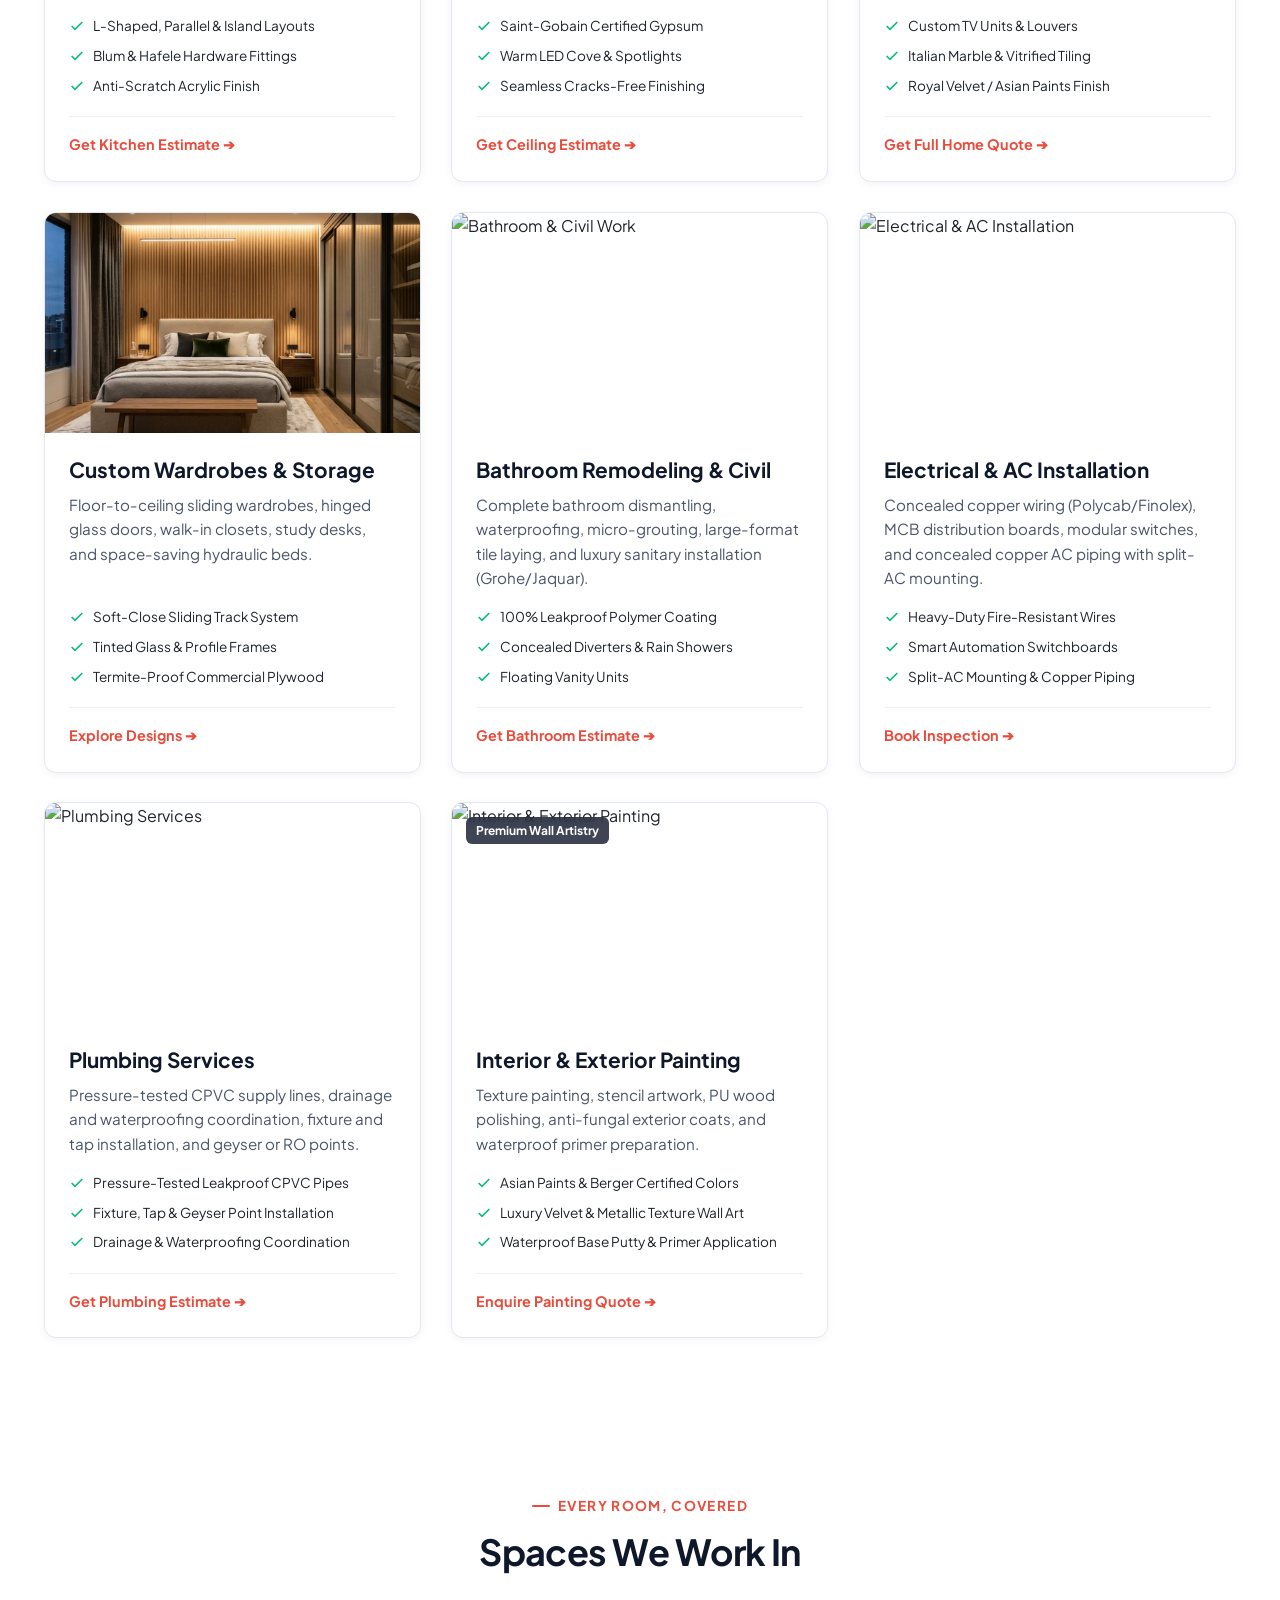
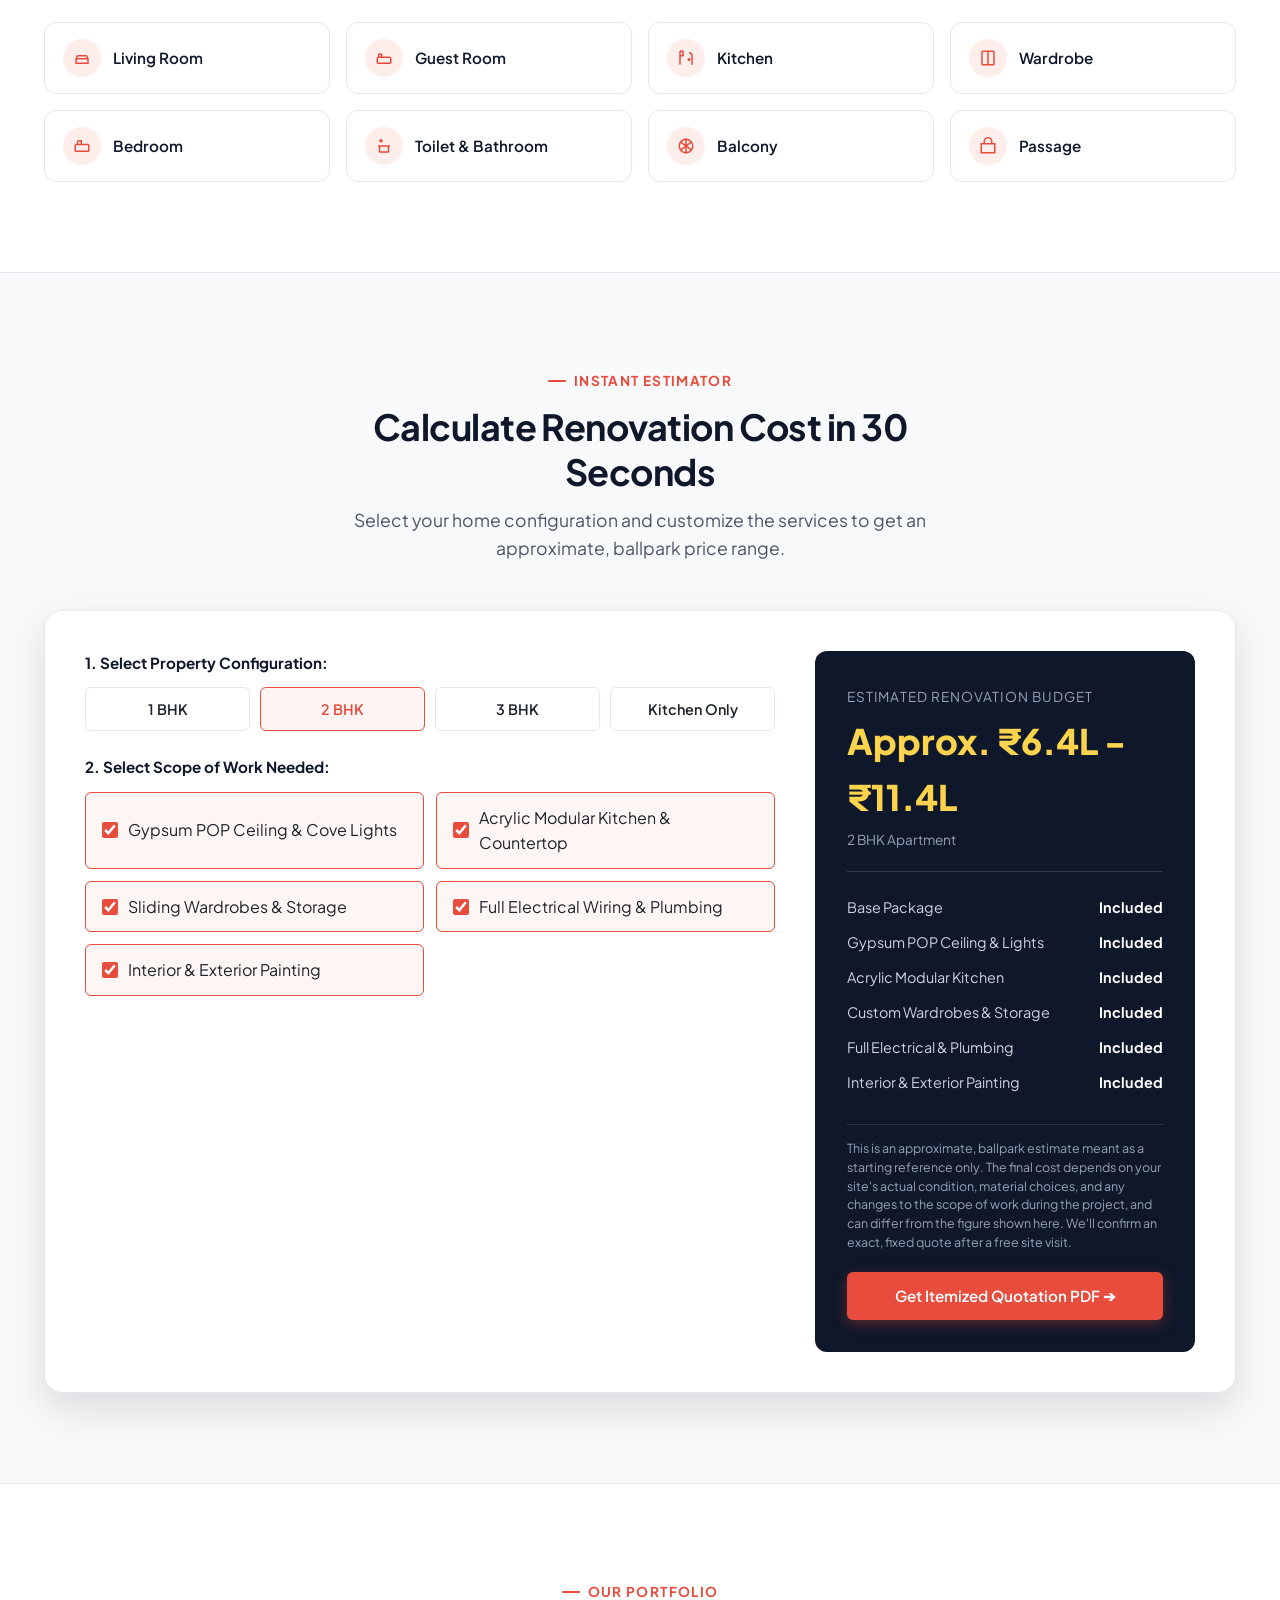
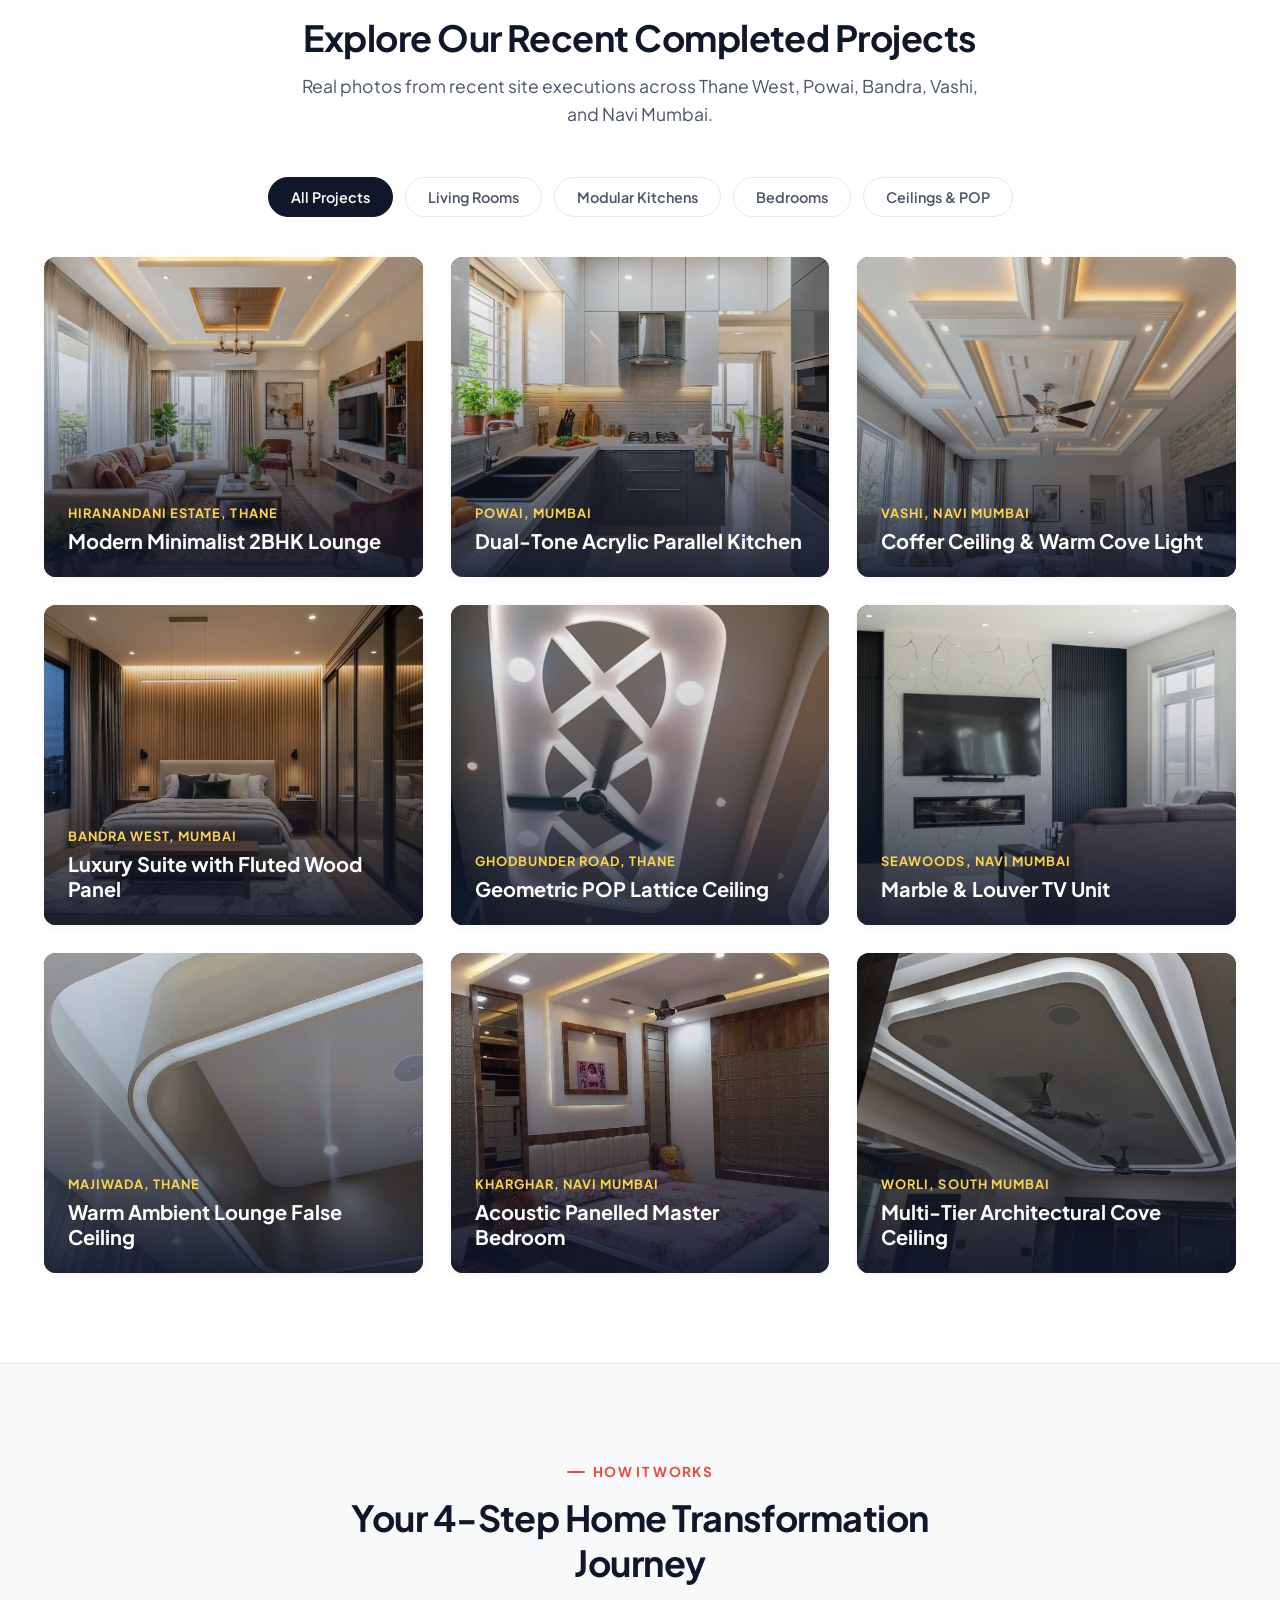
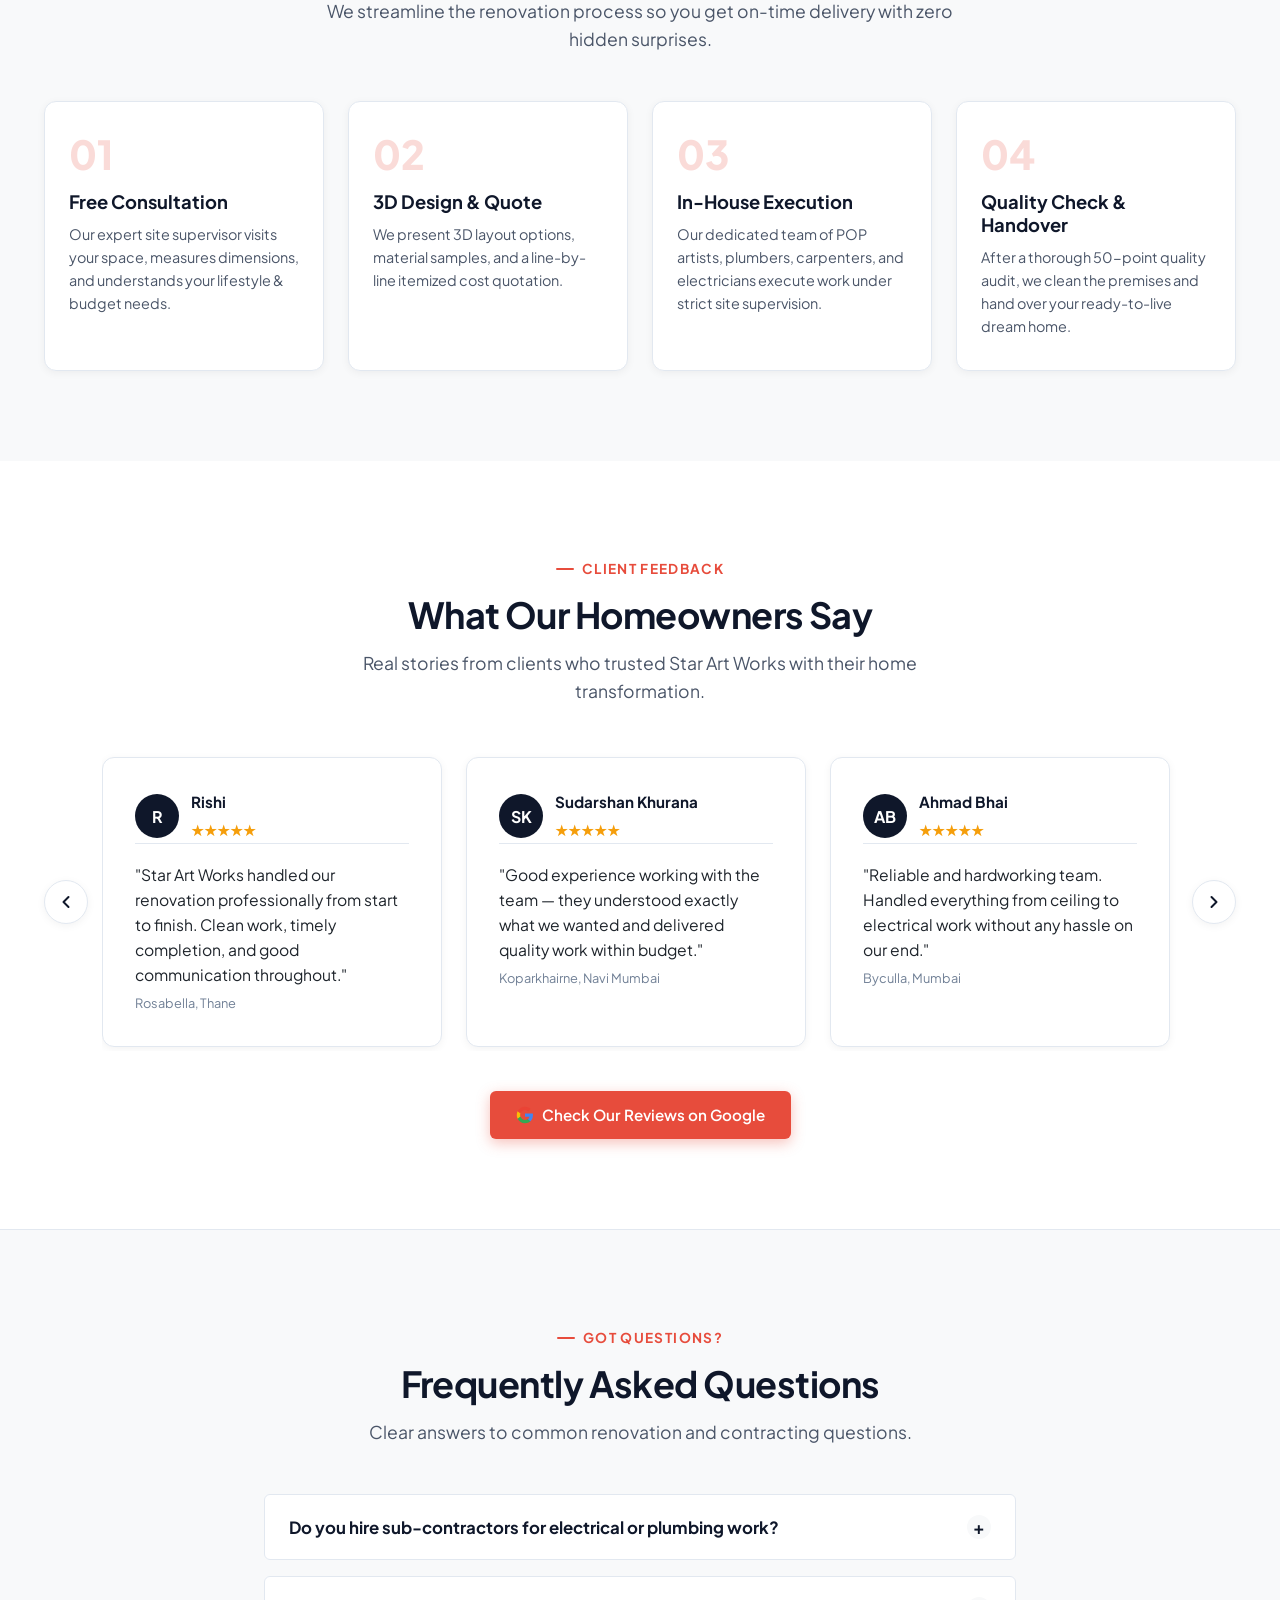
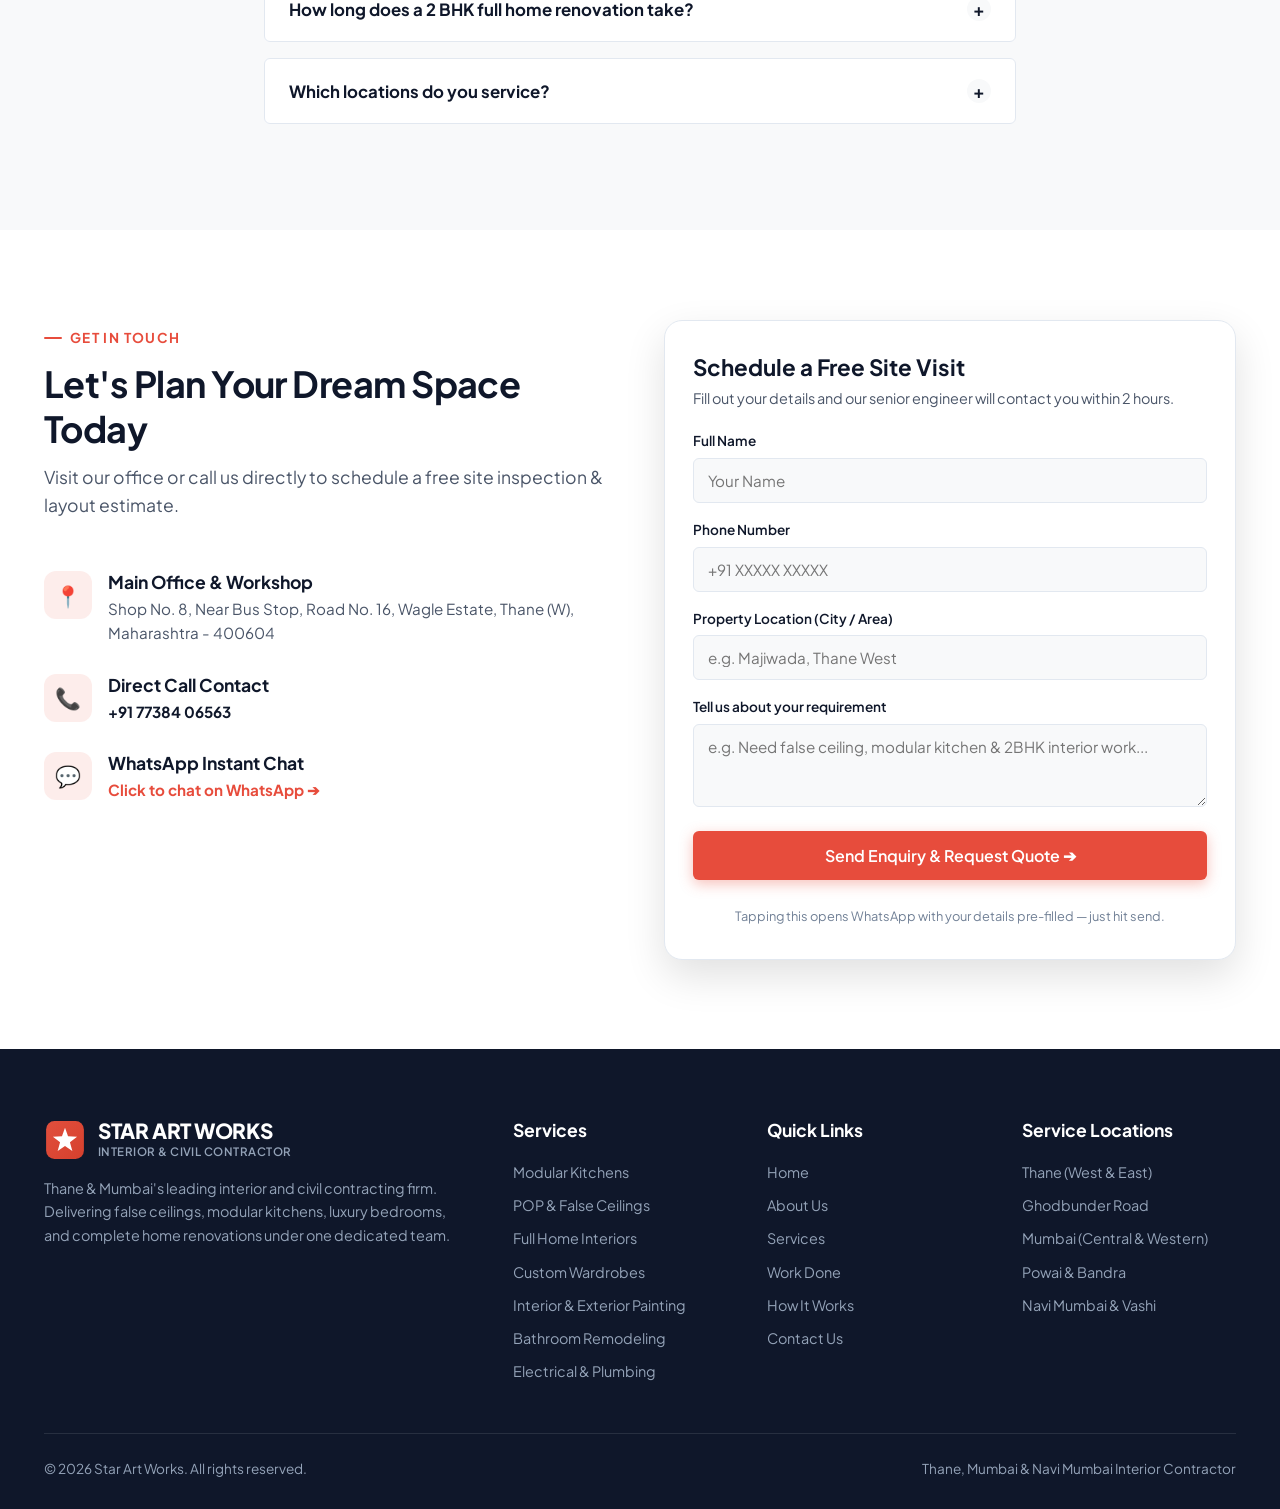
==== commit 279639ab: "Update hero section and service links in index.html" ====
--- a/index.html
+++ b/index.html
@@ -185,7 +185,7 @@
 
   <main id="top">
 
-    <!-- ============ HERO SECTION WITH CAROUSEL SLIDER (LIVSPACE STYLE) ============ -->
+    <!-- ============ HERO SECTION WITH CAROUSEL SLIDER ============ -->
     <section id="hero" class="hero-section">
       <div class="wrap hero-container">
 
@@ -623,15 +623,17 @@
             <div>
               <div class="summary-header">
                 <span>Estimated Renovation Budget</span>
-                <div class="price-display" id="priceDisplay">Approx. ₹4.8L - ₹7.2L</div>
+                <div class="price-display" id="priceDisplay">Approx. ₹6.4L - ₹11.4L</div>
                 <div style="font-size:0.85rem; color:#94A3B8; margin-top:4px;" id="estBhkLabel">2 BHK Apartment</div>
               </div>
 
               <ul class="breakdown-list" id="estItemsList">
                 <li><span>Base Renovation Package</span><strong>Included</strong></li>
-                <li><span>Gypsum POP Ceiling &amp; Lights</span><strong>Included</strong></li>
-                <li><span>Acrylic Modular Kitchen</span><strong>Included</strong></li>
-                <li><span>Sliding Wardrobes</span><strong>Included</strong></li>
+                <li><span>Gypsum POP Ceiling &amp; Cove Lights</span><strong>Included</strong></li>
+                <li><span>Acrylic Modular Kitchen &amp; Countertop</span><strong>Included</strong></li>
+                <li><span>Sliding Wardrobes &amp; Storage</span><strong>Included</strong></li>
+                <li><span>Full Electrical Wiring &amp; Plumbing</span><strong>Included</strong></li>
+                <li><span>Interior &amp; Exterior Painting</span><strong>Included</strong></li>
               </ul>
 
               <p class="estimator-disclaimer">
@@ -1026,6 +1028,9 @@
                 placeholder="e.g. Need false ceiling, modular kitchen & 2BHK interior work..."></textarea>
             </div>
             <button type="submit" class="btn btn-primary form-submit-btn">Send Enquiry &amp; Request Quote ➔</button>
+            <p style="font-size:0.8rem; color:var(--text-muted); text-align:center; margin-top:10px;">
+              Tapping this opens WhatsApp with your details pre-filled — just hit send.
+            </p>
           </form>
         </div>
 
@@ -1070,13 +1075,13 @@
         <div class="footer-col">
           <h4>Services</h4>
           <ul class="footer-links">
-            <li><a href="/services/">Modular Kitchens</a></li>
-            <li><a href="/services/">POP &amp; False Ceilings</a></li>
-            <li><a href="/services/">Full Home Interiors</a></li>
-            <li><a href="/services/">Custom Wardrobes</a></li>
-            <li><a href="/services/">Interior &amp; Exterior Painting</a></li>
-            <li><a href="/services/">Bathroom Remodeling</a></li>
-            <li><a href="/services/">Electrical &amp; Plumbing</a></li>
+            <li><a href="/services/#modular-kitchens">Modular Kitchens</a></li>
+            <li><a href="/services/#false-ceilings">POP &amp; False Ceilings</a></li>
+            <li><a href="/services/#full-home-interiors">Full Home Interiors</a></li>
+            <li><a href="/services/#wardrobes">Custom Wardrobes</a></li>
+            <li><a href="/services/#painting">Interior &amp; Exterior Painting</a></li>
+            <li><a href="/services/#bathroom-remodeling">Bathroom Remodeling</a></li>
+            <li><a href="/services/#electrical-ac">Electrical &amp; Plumbing</a></li>
           </ul>
         </div>
 
--- a/css/styles.css
+++ b/css/styles.css
@@ -1174,13 +1174,59 @@
   background-color: var(--bg-body);
 }
 
-.testimonials-grid {
-  display: grid;
-  grid-template-columns: repeat(3, 1fr);
-  gap: 28px;
-}
-
-.testimonial-card {
+.reviews-footer {
+  text-align: center;
+  margin-top: 40px;
+}
+
+/* Carousel: arrow buttons flank a horizontally-scrolling track */
+.reviews-carousel {
+  display: flex;
+  align-items: center;
+  gap: 14px;
+}
+
+.reviews-arrow {
+  flex-shrink: 0;
+  width: 44px;
+  height: 44px;
+  border-radius: 50%;
+  border: 1px solid var(--border-light);
+  background: #FFFFFF;
+  color: var(--brand-navy);
+  display: flex;
+  align-items: center;
+  justify-content: center;
+  cursor: pointer;
+  box-shadow: var(--shadow-sm);
+  transition: var(--transition);
+}
+
+.reviews-arrow:hover {
+  background: var(--brand-navy);
+  border-color: var(--brand-navy);
+  color: #FFFFFF;
+  transform: translateY(-2px);
+}
+
+.reviews-track {
+  display: flex;
+  gap: 24px;
+  overflow-x: auto;
+  scroll-snap-type: x mandatory;
+  scroll-behavior: smooth;
+  padding: 4px;
+  flex: 1;
+  /* Hide scrollbar visually; arrows are the primary control */
+  scrollbar-width: none;
+}
+
+.reviews-track::-webkit-scrollbar {
+  display: none;
+}
+
+.testimonial-card,
+.review-card {
   background: #FFFFFF;
   border: 1px solid var(--border-light);
   border-radius: var(--radius-md);
@@ -1188,7 +1234,55 @@
   box-shadow: var(--shadow-sm);
   display: flex;
   flex-direction: column;
-  justify-content: space-between;
+  justify-content: flex-start;
+  transition: var(--transition);
+  flex: 0 0 340px;
+  scroll-snap-align: start;
+}
+
+.review-card:hover {
+  box-shadow: var(--shadow-md);
+  transform: translateY(-3px);
+}
+
+.review-location {
+  font-size: 0.8rem;
+  color: var(--text-muted);
+  margin-top: -6px;
+}
+
+.review-card-head {
+  display: flex;
+  align-items: center;
+  gap: 12px;
+  margin-bottom: 18px;
+}
+
+.review-card-heading h5 {
+  font-size: 0.95rem;
+  color: var(--brand-navy);
+  margin-bottom: 4px;
+}
+
+.review-meta {
+  display: flex;
+  align-items: center;
+  gap: 10px;
+  flex-wrap: wrap;
+}
+
+.review-meta .stars {
+  margin-bottom: 0;
+  font-size: 0.95rem;
+}
+
+.google-badge {
+  display: inline-flex;
+  align-items: center;
+  gap: 4px;
+  font-size: 0.72rem;
+  font-weight: 600;
+  color: var(--text-muted);
 }
 
 .stars {
@@ -1200,8 +1294,7 @@
 .quote-text {
   font-size: 0.98rem;
   color: var(--text-primary);
-  font-style: italic;
-  margin-bottom: 24px;
+  margin-bottom: 12px;
   line-height: 1.6;
 }
 
@@ -1223,6 +1316,12 @@
   align-items: center;
   justify-content: center;
   font-weight: 700;
+  flex-shrink: 0;
+}
+
+.client-avatar-photo {
+  object-fit: cover;
+  background: var(--bg-alt);
 }
 
 .client-details h5 {
@@ -1515,8 +1614,13 @@
     padding-bottom: 16px;
   }
 
-  .services-grid, .projects-grid, .testimonials-grid {
+  .services-grid, .projects-grid {
     grid-template-columns: repeat(2, 1fr);
+  }
+
+  .testimonial-card,
+  .review-card {
+    flex-basis: 300px;
   }
 
   .estimator-card {
@@ -1588,8 +1692,19 @@
   h1 { font-size: 2rem; }
   h2 { font-size: 1.75rem; }
 
-  .services-grid, .projects-grid, .testimonials-grid, .process-grid {
+  .services-grid, .projects-grid, .process-grid {
     grid-template-columns: 1fr;
+  }
+
+  .testimonial-card,
+  .review-card {
+    flex-basis: 82vw;
+    padding: 24px;
+  }
+
+  .reviews-arrow {
+    width: 38px;
+    height: 38px;
   }
 
   .btn-grid {
@@ -1947,4 +2062,4 @@
 .cross-icon {
   color: #EF4444;
   font-weight: 800;
-}+}
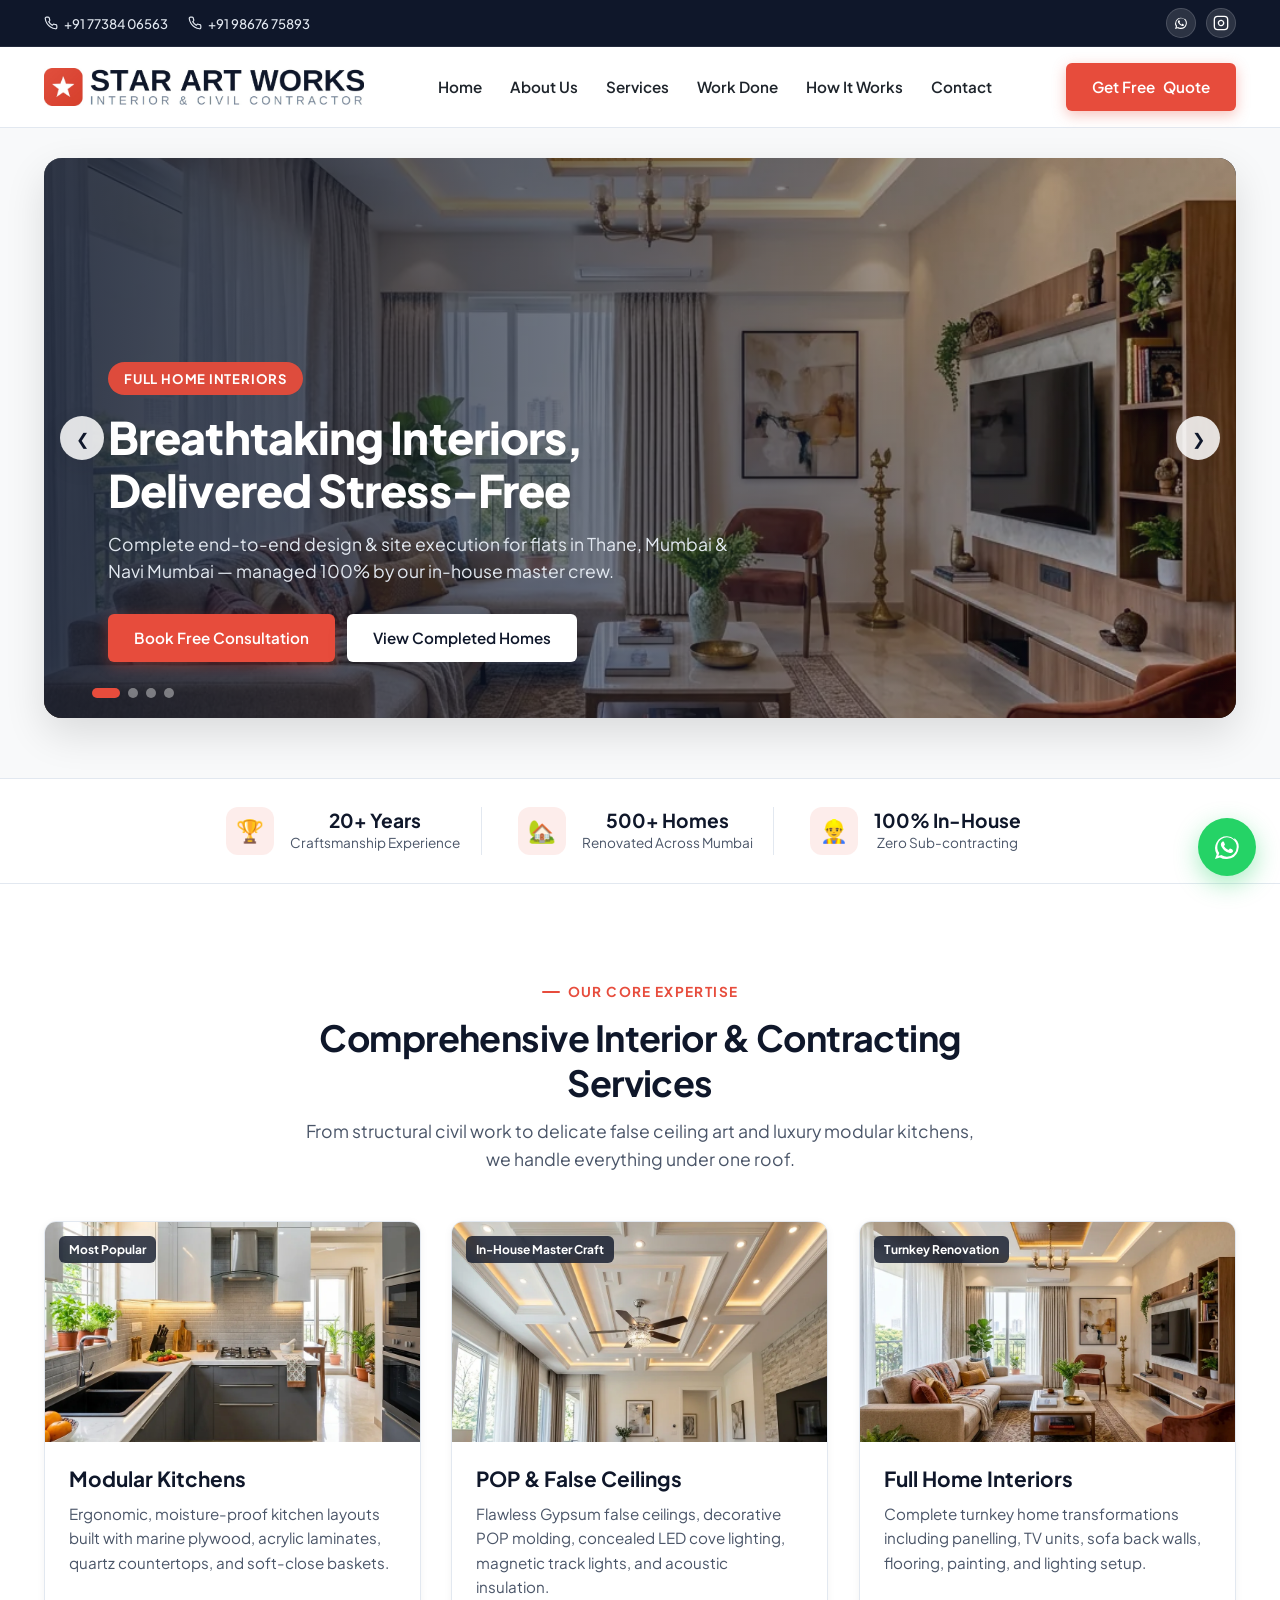
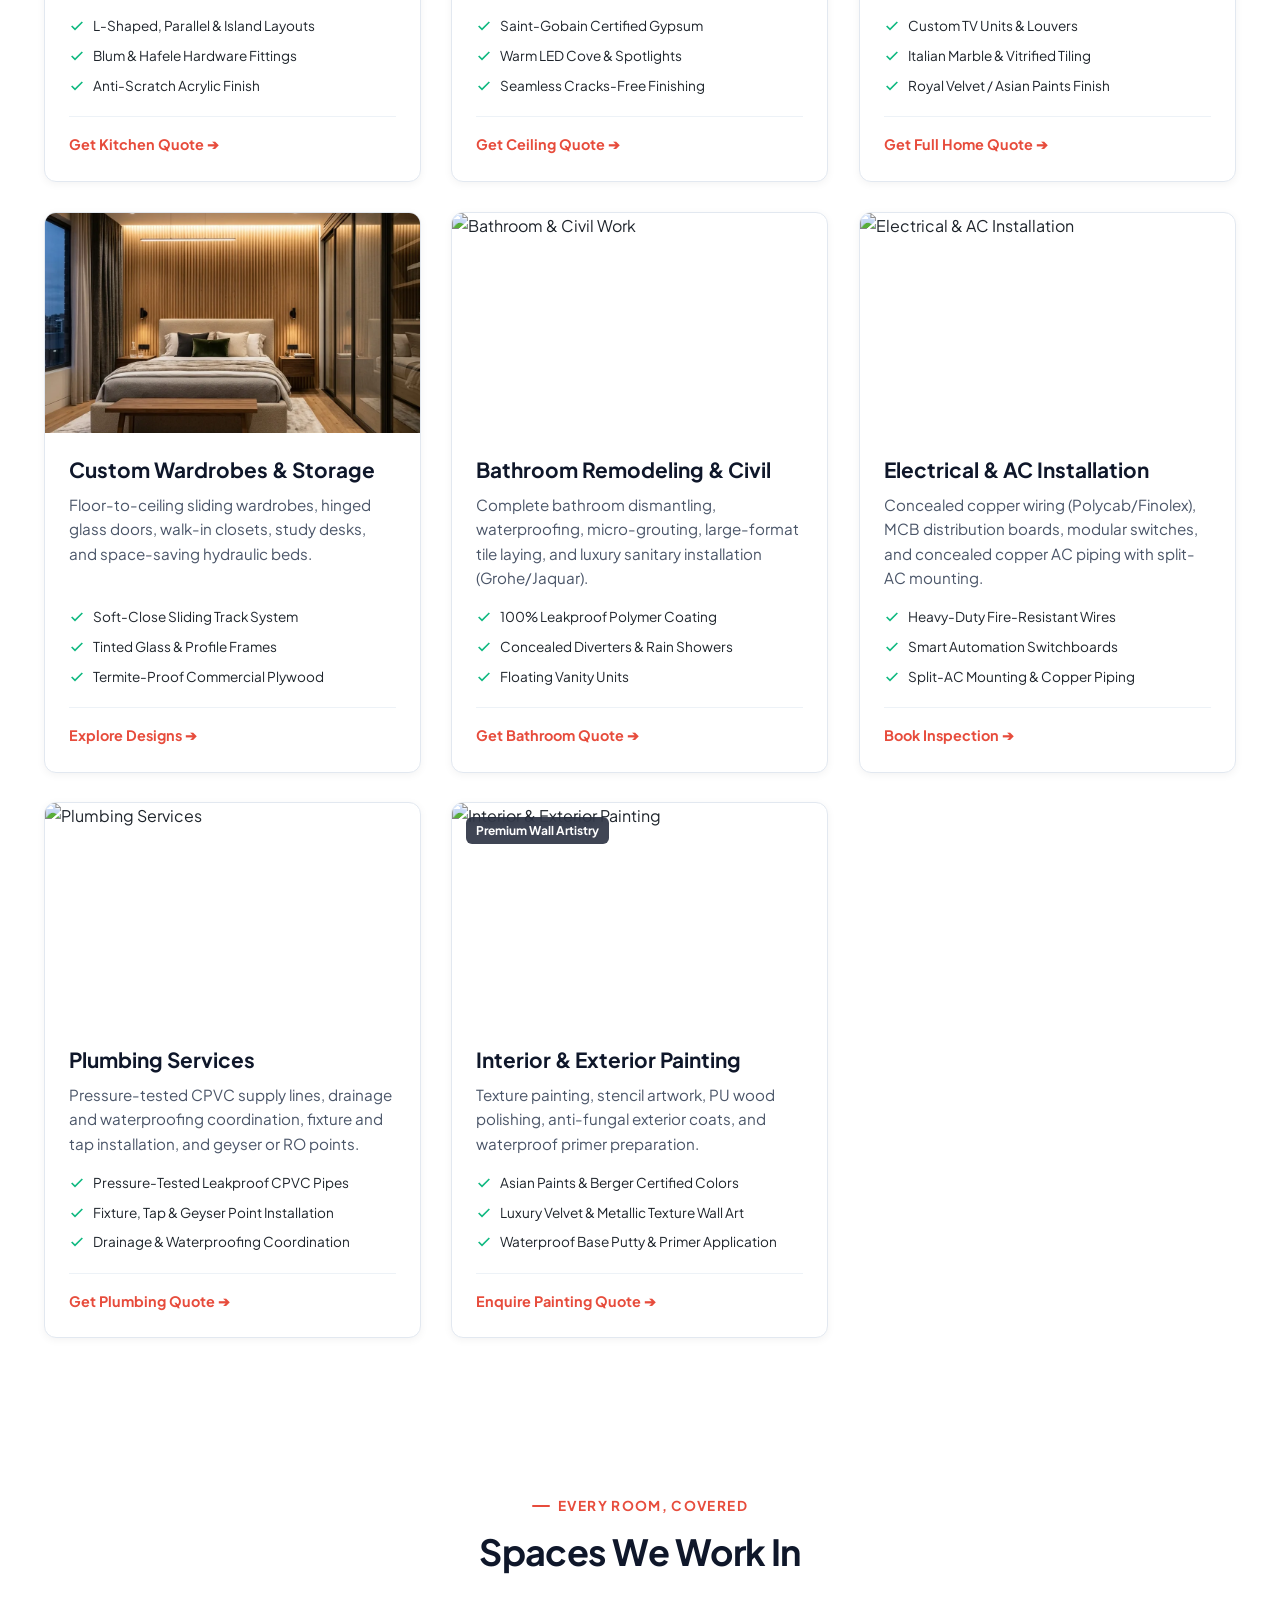
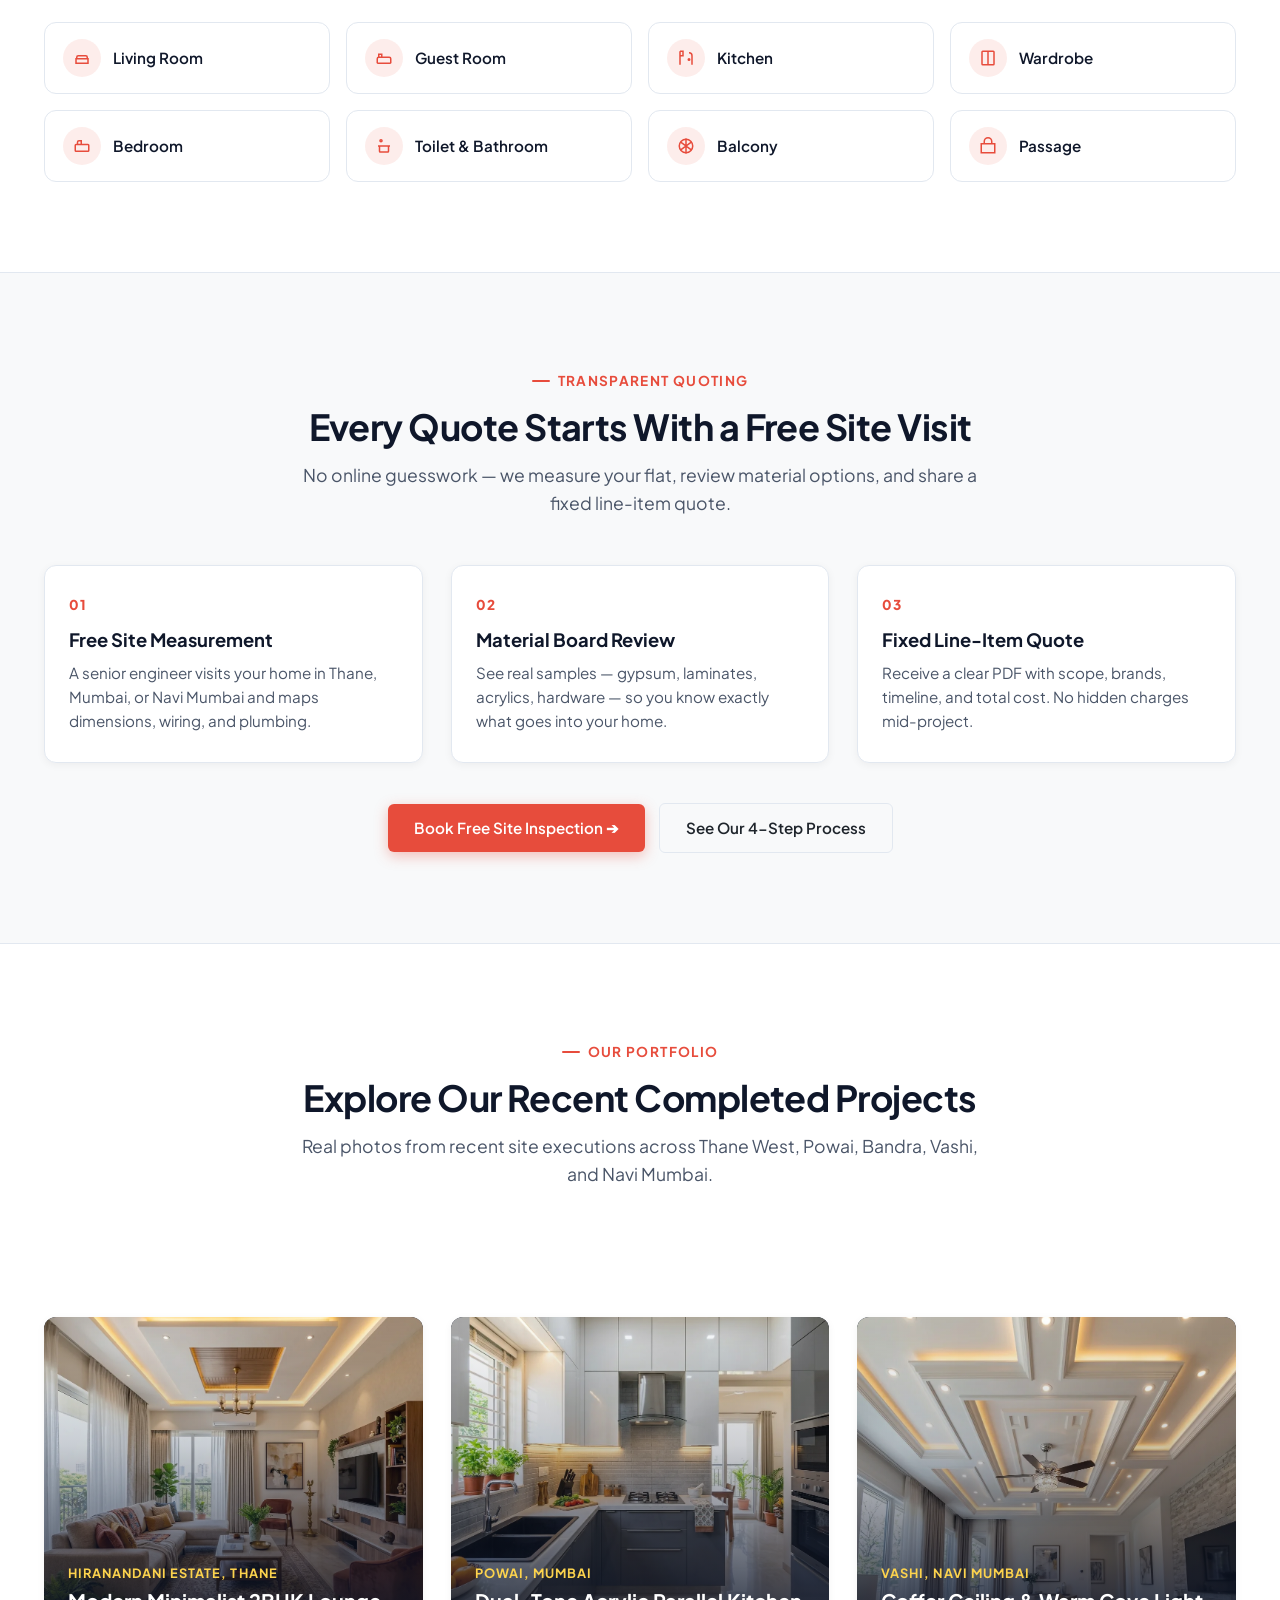
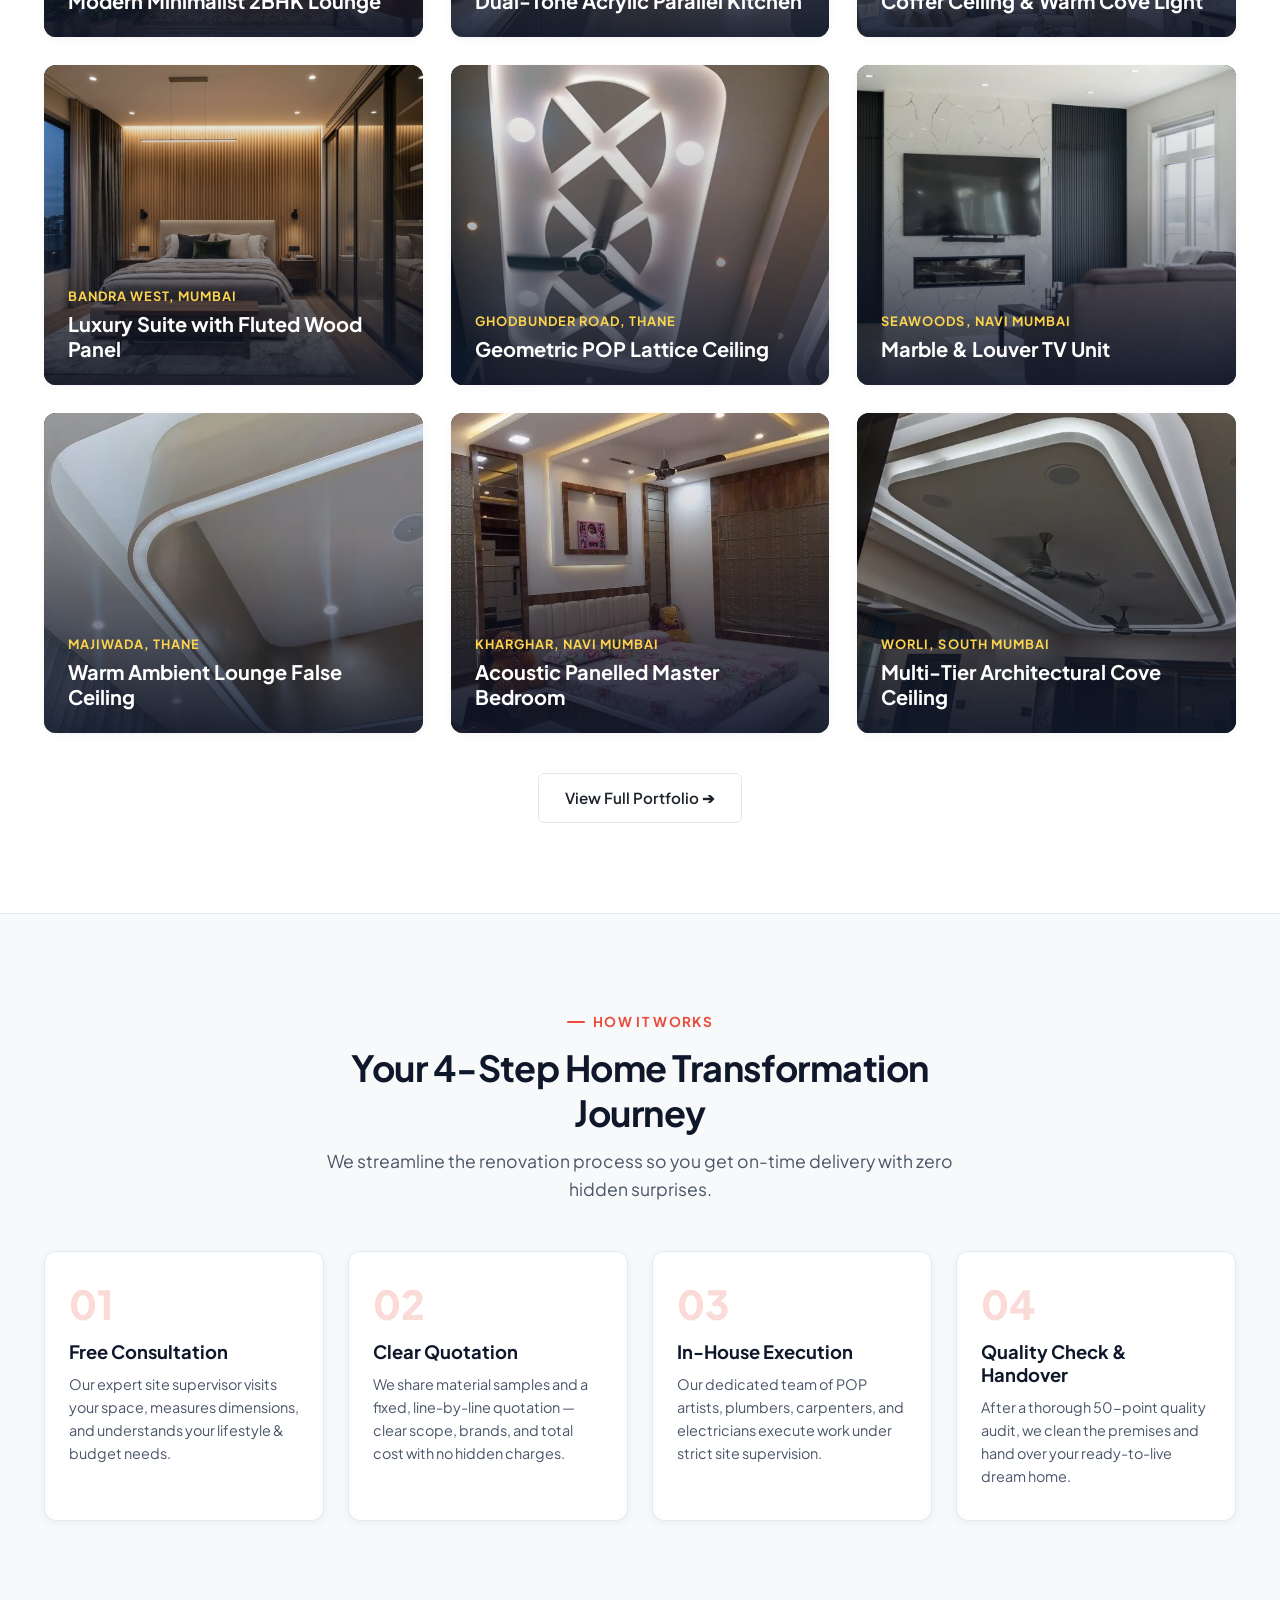
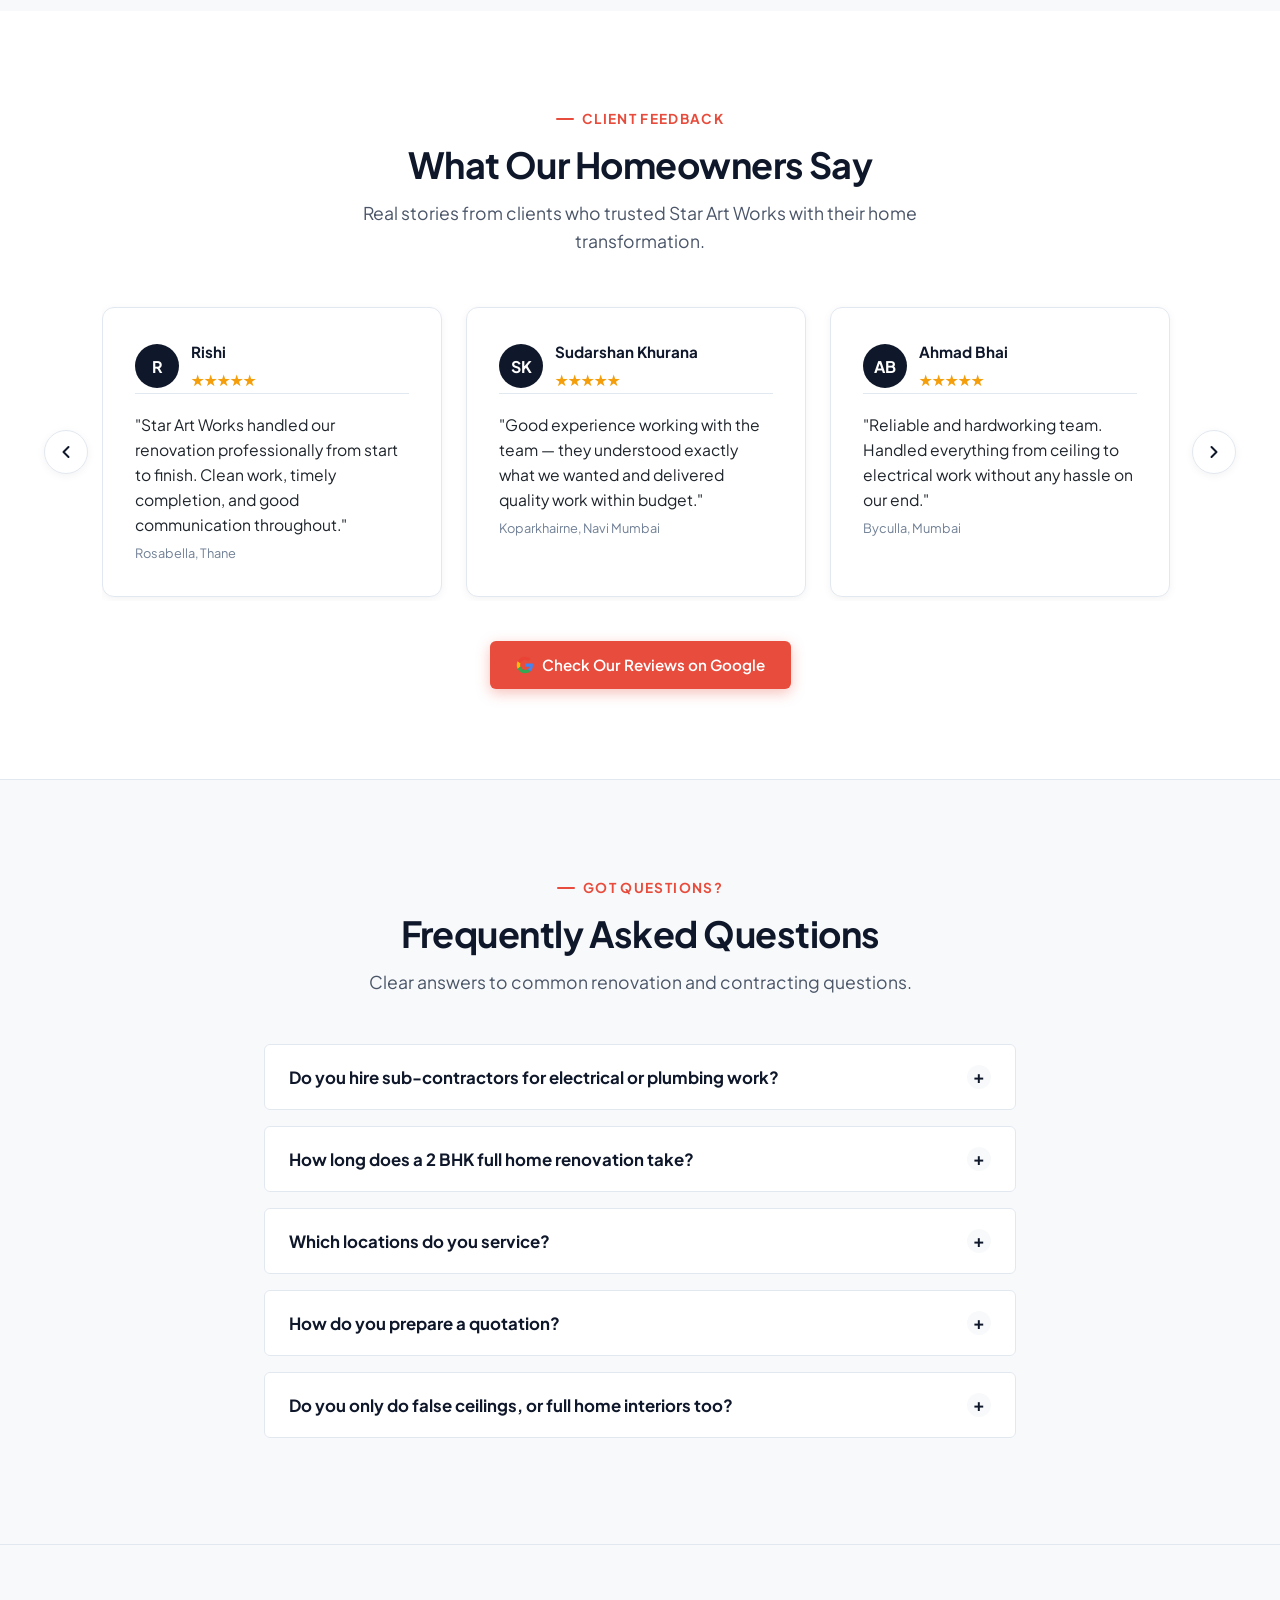
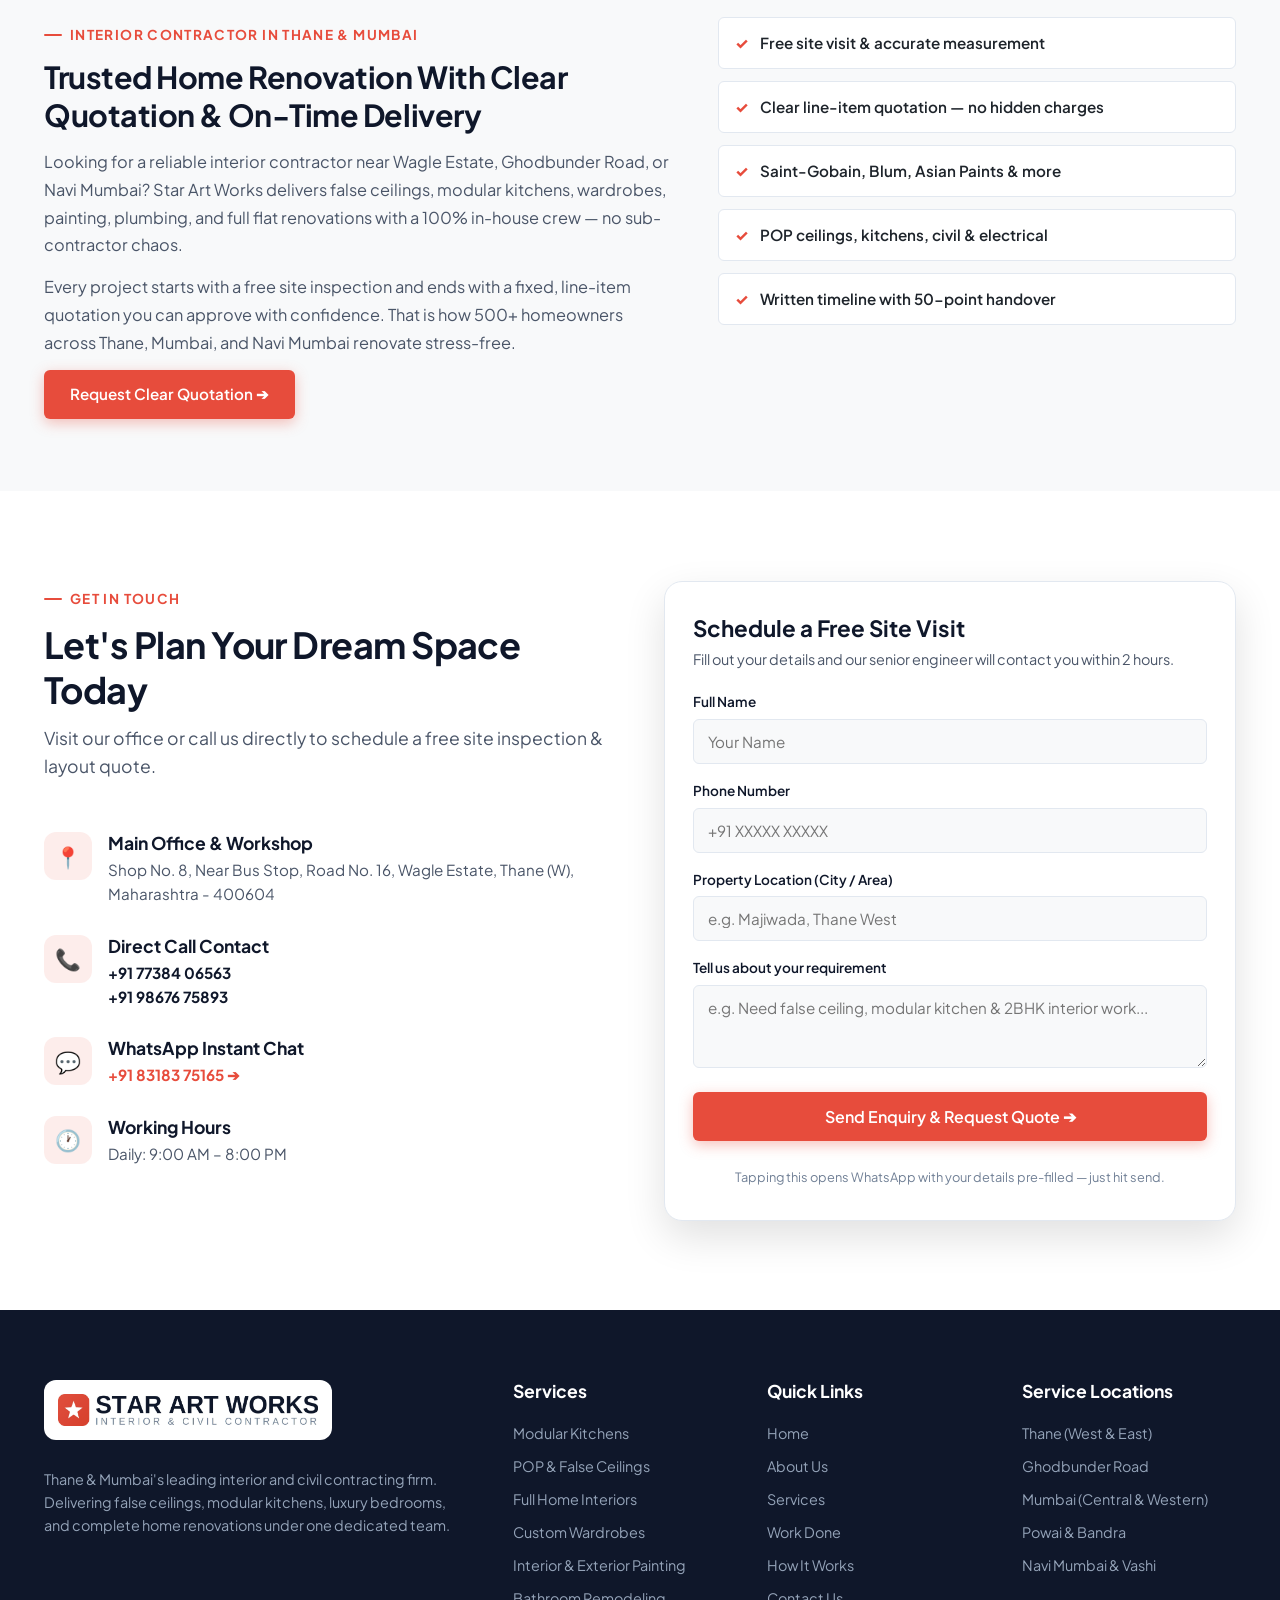
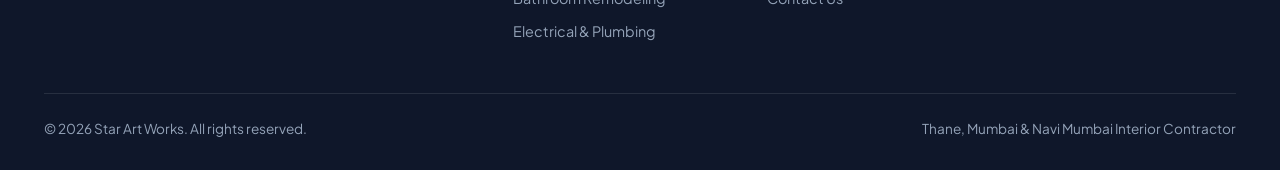
==== commit e6b53f68: "Ship multi-page Star Art Works site with portfolio, clear quoting, and dual call numbers. Replace th" ====
--- a/index.html
+++ b/index.html
@@ -63,7 +63,8 @@
     "url": "https://www.starartworks.in/",
     "image": "https://www.starartworks.in/assets/images/hero-1.png",
     "logo": "https://www.starartworks.in/assets/brand-new/star-art-works-icon.svg",
-    "telephone": "+91-77384-06563",
+    "telephone": ["+91-77384-06563", "+91-98676-75893"],
+    "openingHours": "Mo-Su 09:00-20:00",
     "address": {
       "@type": "PostalAddress",
       "streetAddress": "Shop No. 8, Near Bus Stop, Road No. 16, Wagle Estate",
@@ -79,7 +80,7 @@
     ],
     "sameAs": [
       "https://instagram.com/starart_works",
-      "https://wa.me/917738406563",
+      "https://wa.me/918318375165",
       "https://share.google/Nlb2Zk3c5AKngc6qq"
     ]
   }
@@ -134,11 +135,18 @@
           </svg>
           +91 77384 06563
         </a>
+        <a href="tel:+919867675893" class="top-bar-item">
+          <svg viewBox="0 0 24 24" width="14" height="14" fill="none" stroke="currentColor" stroke-width="2">
+            <path
+              d="M22 16.92v3a2 2 0 0 1-2.18 2 19.79 19.79 0 0 1-8.63-3.07 19.5 19.5 0 0 1-6-6 19.79 19.79 0 0 1-3.07-8.67A2 2 0 0 1 4.11 2h3a2 2 0 0 1 2 1.72 12.84 12.84 0 0 0 .7 2.81 2 2 0 0 1-.45 2.11L8.09 9.91a16 16 0 0 0 6 6l1.27-1.27a2 2 0 0 1 2.11-.45 12.84 12.84 0 0 0 2.81.7A2 2 0 0 1 22 16.92z" />
+          </svg>
+          +91 98676 75893
+        </a>
       </div>
 
       <div class="top-bar-right">
         <div class="top-bar-social">
-          <a href="https://wa.me/917738406563" target="_blank" rel="noopener" aria-label="WhatsApp">
+          <a href="https://wa.me/918318375165" target="_blank" rel="noopener" aria-label="WhatsApp">
             <svg viewBox="0 0 24 24" width="16" height="16" fill="currentColor">
               <path
                 d="M17.6 6.3A8.9 8.9 0 0 0 12 4a8.9 8.9 0 0 0-7.7 13.4L3 21l3.7-1.2A8.9 8.9 0 0 0 12 21a8.9 8.9 0 0 0 5.6-15.7ZM12 19.3a7.3 7.3 0 0 1-3.9-1.1l-.3-.2-2.3.7.7-2.2-.2-.3A7.3 7.3 0 1 1 19.3 12 7.3 7.3 0 0 1 12 19.3Zm4-5.4c-.2-.1-1.3-.6-1.5-.7s-.4-.1-.5.1-.5.7-.7.8-.3.1-.5 0a6 6 0 0 1-1.8-1.1 6.8 6.8 0 0 1-1.2-1.5c-.1-.2 0-.3.1-.4l.3-.4.2-.3a.5.5 0 0 0 0-.4c0-.1-.5-1.3-.7-1.7s-.4-.4-.5-.4h-.4a.9.9 0 0 0-.6.3 2.6 2.6 0 0 0-.8 1.9c0 1.1.8 2.2 1 2.4s1.6 2.5 3.9 3.4a13 13 0 0 0 1.3.5 3.1 3.1 0 0 0 1.4.1 2.3 2.3 0 0 0 1.5-1.1c.2-.3.2-.2-.4-.3Z" />
@@ -160,11 +168,7 @@
   <header>
     <div class="wrap nav-wrap">
       <a href="#top" class="brand-logo-link" aria-label="Star Art Works Home">
-        <img src="/assets/brand-new/star-art-works-icon.svg" alt="Star Art Works" class="brand-logo-icon">
-        <div class="brand-text">
-          <span class="brand-name">STAR ART WORKS</span>
-          <span class="brand-sub">Interior &amp; Civil Contractor</span>
-        </div>
+        <img src="/assets/brand-new/star-art-works-logo.jpg" alt="Star Art Works — Interior &amp; Civil Contractor" class="brand-logo" width="597" height="72">
       </a>
 
       <ul class="nav-menu" id="navMenu">
@@ -177,8 +181,8 @@
       </ul>
 
       <div class="nav-actions">
-        <a href="#contact" class="btn btn-primary">Get Free Quote</a>
-        <button class="mobile-toggle" id="mobileToggle" aria-label="Toggle menu">☰</button>
+        <a href="#contact" class="btn btn-primary"><span class="quote-btn-prefix">Get Free </span>Quote</a>
+        <button class="mobile-toggle" id="mobileToggle" aria-label="Toggle menu" aria-expanded="false">☰</button>
       </div>
     </div>
   </header>
@@ -215,7 +219,7 @@
                 <p class="slide-desc">Acrylic, laminate &amp; PU finishes with Blum soft-close hardware, quartz
                   countertops, and moisture-resistant marine ply carcass.</p>
                 <div class="slide-cta">
-                  <a href="#estimator" class="btn btn-primary">Calculate Kitchen Price</a>
+                  <a href="#contact" class="btn btn-primary">Get Kitchen Quote</a>
                   <a href="#services" class="btn btn-white">Explore Finishes</a>
                 </div>
               </div>
@@ -333,7 +337,7 @@
                   </svg> Anti-Scratch Acrylic Finish</li>
               </ul>
               <div class="service-footer">
-                <a href="#contact" class="service-link">Get Kitchen Estimate ➔</a>
+                <a href="#contact" class="service-link">Get Kitchen Quote ➔</a>
               </div>
             </div>
           </div>
@@ -363,7 +367,7 @@
                   </svg> Seamless Cracks-Free Finishing</li>
               </ul>
               <div class="service-footer">
-                <a href="#contact" class="service-link">Get Ceiling Estimate ➔</a>
+                <a href="#contact" class="service-link">Get Ceiling Quote ➔</a>
               </div>
             </div>
           </div>
@@ -451,7 +455,7 @@
                   </svg> Floating Vanity Units</li>
               </ul>
               <div class="service-footer">
-                <a href="#contact" class="service-link">Get Bathroom Estimate ➔</a>
+                <a href="#contact" class="service-link">Get Bathroom Quote ➔</a>
               </div>
             </div>
           </div>
@@ -509,7 +513,7 @@
                   </svg> Drainage &amp; Waterproofing Coordination</li>
               </ul>
               <div class="service-footer">
-                <a href="#contact" class="service-link">Get Plumbing Estimate ➔</a>
+                <a href="#contact" class="service-link">Get Plumbing Quote ➔</a>
               </div>
             </div>
           </div>
@@ -568,86 +572,37 @@
       </div>
     </section>
 
-    <!-- ============ INTERACTIVE ROOM COST ESTIMATOR ============ -->
-    <section id="estimator" class="estimator-section">
+    <!-- ============ HOW WE QUOTE ============ -->
+    <section class="quote-promise-section">
       <div class="wrap">
         <div class="section-head reveal">
-          <span class="eyebrow">Instant Estimator</span>
-          <h2>Calculate Renovation Cost in 30 Seconds</h2>
-          <p>Select your home configuration and customize the services to get an approximate, ballpark price range.</p>
-        </div>
-
-        <div class="estimator-card reveal">
-          <div class="estimator-controls">
-
-            <div class="option-group">
-              <span class="option-label">1. Select Property Configuration:</span>
-              <div class="btn-grid">
-                <button type="button" class="est-btn" data-bhk="1bhk">1 BHK</button>
-                <button type="button" class="est-btn active" data-bhk="2bhk">2 BHK</button>
-                <button type="button" class="est-btn" data-bhk="3bhk">3 BHK</button>
-                <button type="button" class="est-btn" data-bhk="kitchen">Kitchen Only</button>
-              </div>
-            </div>
-
-            <div class="option-group">
-              <span class="option-label">2. Select Scope of Work Needed:</span>
-              <div class="checkbox-grid">
-                <label class="est-checkbox-card active">
-                  <input type="checkbox" value="ceiling" checked>
-                  <span>Gypsum POP Ceiling &amp; Cove Lights</span>
-                </label>
-                <label class="est-checkbox-card active">
-                  <input type="checkbox" value="kitchen" checked>
-                  <span>Acrylic Modular Kitchen &amp; Countertop</span>
-                </label>
-                <label class="est-checkbox-card active">
-                  <input type="checkbox" value="wardrobes" checked>
-                  <span>Sliding Wardrobes &amp; Storage</span>
-                </label>
-                <label class="est-checkbox-card active">
-                  <input type="checkbox" value="electrical" checked>
-                  <span>Full Electrical Wiring &amp; Plumbing</span>
-                </label>
-                <label class="est-checkbox-card active">
-                  <input type="checkbox" value="painting" checked>
-                  <span>Interior &amp; Exterior Painting</span>
-                </label>
-              </div>
-            </div>
-
-          </div>
-
-          <!-- Price Gauge Summary Side -->
-          <div class="estimator-summary">
-            <div>
-              <div class="summary-header">
-                <span>Estimated Renovation Budget</span>
-                <div class="price-display" id="priceDisplay">Approx. ₹6.4L - ₹11.4L</div>
-                <div style="font-size:0.85rem; color:#94A3B8; margin-top:4px;" id="estBhkLabel">2 BHK Apartment</div>
-              </div>
-
-              <ul class="breakdown-list" id="estItemsList">
-                <li><span>Base Renovation Package</span><strong>Included</strong></li>
-                <li><span>Gypsum POP Ceiling &amp; Cove Lights</span><strong>Included</strong></li>
-                <li><span>Acrylic Modular Kitchen &amp; Countertop</span><strong>Included</strong></li>
-                <li><span>Sliding Wardrobes &amp; Storage</span><strong>Included</strong></li>
-                <li><span>Full Electrical Wiring &amp; Plumbing</span><strong>Included</strong></li>
-                <li><span>Interior &amp; Exterior Painting</span><strong>Included</strong></li>
-              </ul>
-
-              <p class="estimator-disclaimer">
-                This is an approximate, ballpark estimate meant as a starting reference only. The
-                final cost depends on your site's actual condition, material choices, and any
-                changes to the scope of work during the project, and can differ from the figure
-                shown here. We'll confirm an exact, fixed quote after a free site visit.
-              </p>
-            </div>
-
-            <a href="#contact" class="btn btn-primary" style="width:100%;">Get Itemized Quotation PDF ➔</a>
-          </div>
-        </div>
-
+          <span class="eyebrow">Transparent Quoting</span>
+          <h2>Every Quote Starts With a Free Site Visit</h2>
+          <p>No online guesswork — we measure your flat, review material options, and share a fixed line-item quote.</p>
+        </div>
+
+        <div class="quote-promise-grid reveal">
+          <div class="quote-promise-card">
+            <span class="quote-promise-num">01</span>
+            <h3>Free Site Measurement</h3>
+            <p>A senior engineer visits your home in Thane, Mumbai, or Navi Mumbai and maps dimensions, wiring, and plumbing.</p>
+          </div>
+          <div class="quote-promise-card">
+            <span class="quote-promise-num">02</span>
+            <h3>Material Board Review</h3>
+            <p>See real samples — gypsum, laminates, acrylics, hardware — so you know exactly what goes into your home.</p>
+          </div>
+          <div class="quote-promise-card">
+            <span class="quote-promise-num">03</span>
+            <h3>Fixed Line-Item Quote</h3>
+            <p>Receive a clear PDF with scope, brands, timeline, and total cost. No hidden charges mid-project.</p>
+          </div>
+        </div>
+
+        <div class="quote-promise-cta reveal">
+          <a href="#contact" class="btn btn-primary">Book Free Site Inspection ➔</a>
+          <a href="/how-it-works/" class="btn btn-outline">See Our 4-Step Process</a>
+        </div>
       </div>
     </section>
 
@@ -743,6 +698,10 @@
           </div>
 
         </div>
+
+        <div class="section-cta-row reveal">
+          <a href="/portfolio/" class="btn btn-outline">View Full Portfolio ➔</a>
+        </div>
       </div>
     </section>
 
@@ -766,8 +725,8 @@
 
           <div class="process-card reveal">
             <div class="process-num">02</div>
-            <h4>3D Design &amp; Quote</h4>
-            <p>We present 3D layout options, material samples, and a line-by-line itemized cost quotation.</p>
+            <h4>Clear Quotation</h4>
+            <p>We share material samples and a fixed, line-by-line quotation — clear scope, brands, and total cost with no hidden charges.</p>
           </div>
 
           <div class="process-card reveal">
@@ -956,13 +915,61 @@
             </button>
             <div class="faq-answer">
               <div class="faq-answer-inner">
-                We service all areas across Thane (West & East, Ghodbunder Road), Mumbai (Central, Western & South
+                We service all areas across Thane (West &amp; East, Ghodbunder Road), Mumbai (Central, Western &amp; South
                 Mumbai), and Navi Mumbai (Vashi, Nerul, Kharghar, Seawoods).
               </div>
             </div>
           </div>
 
-        </div>
+          <div class="faq-item reveal">
+            <button class="faq-question">
+              <span>How do you prepare a quotation?</span>
+              <span class="faq-icon">+</span>
+            </button>
+            <div class="faq-answer">
+              <div class="faq-answer-inner">
+                After a free site visit and measurement, we issue a clear line-item quotation covering materials, labour,
+                brands, and timeline. You approve the fixed quote before any site work begins — no surprise add-ons.
+              </div>
+            </div>
+          </div>
+
+          <div class="faq-item reveal">
+            <button class="faq-question">
+              <span>Do you only do false ceilings, or full home interiors too?</span>
+              <span class="faq-icon">+</span>
+            </button>
+            <div class="faq-answer">
+              <div class="faq-answer-inner">
+                Both. Star Art Works handles POP &amp; gypsum false ceilings, modular kitchens, wardrobes, painting,
+                plumbing, electrical, bathroom remodeling, and complete 1BHK–3BHK renovations under one in-house team.
+              </div>
+            </div>
+          </div>
+
+        </div>
+      </div>
+    </section>
+
+    </section>
+
+    <!-- ============ WHY HOMEOWNERS CHOOSE US ============ -->
+    <section class="seo-band seo-band--alt">
+      <div class="wrap seo-band-grid">
+        <div>
+          <span class="eyebrow">Interior Contractor in Thane &amp; Mumbai</span>
+          <h2>Trusted Home Renovation With Clear Quotation &amp; On-Time Delivery</h2>
+          <p>Looking for a reliable interior contractor near Wagle Estate, Ghodbunder Road, or Navi Mumbai? Star Art Works delivers false ceilings, modular kitchens, wardrobes, painting, plumbing, and full flat renovations with a 100% in-house crew — no sub-contractor chaos.</p>
+          <p>Every project starts with a free site inspection and ends with a fixed, line-item quotation you can approve with confidence. That is how 500+ homeowners across Thane, Mumbai, and Navi Mumbai renovate stress-free.</p>
+          <a href="/contact/" class="btn btn-primary">Request Clear Quotation ➔</a>
+        </div>
+        <ul class="seo-checklist">
+          <li><span>✓</span> Free site visit &amp; accurate measurement</li>
+          <li><span>✓</span> Clear line-item quotation — no hidden charges</li>
+          <li><span>✓</span> Saint-Gobain, Blum, Asian Paints &amp; more</li>
+          <li><span>✓</span> POP ceilings, kitchens, civil &amp; electrical</li>
+          <li><span>✓</span> Written timeline with 50-point handover</li>
+        </ul>
       </div>
     </section>
 
@@ -974,7 +981,7 @@
           <div class="section-head" style="text-align:left; margin-bottom:24px;">
             <span class="eyebrow">Get In Touch</span>
             <h2>Let's Plan Your Dream Space Today</h2>
-            <p>Visit our office or call us directly to schedule a free site inspection &amp; layout estimate.</p>
+            <p>Visit our office or call us directly to schedule a free site inspection &amp; layout quote.</p>
           </div>
 
           <div class="info-item">
@@ -989,7 +996,10 @@
             <div class="info-icon">📞</div>
             <div class="info-text">
               <h4>Direct Call Contact</h4>
-              <p><a href="tel:+917738406563" style="font-weight:700; color:var(--brand-navy);">+91 77384 06563</a></p>
+              <p>
+                <a href="tel:+917738406563" style="font-weight:700; color:var(--brand-navy);">+91 77384 06563</a><br>
+                <a href="tel:+919867675893" style="font-weight:700; color:var(--brand-navy);">+91 98676 75893</a>
+              </p>
             </div>
           </div>
 
@@ -997,8 +1007,16 @@
             <div class="info-icon">💬</div>
             <div class="info-text">
               <h4>WhatsApp Instant Chat</h4>
-              <p><a href="https://wa.me/917738406563" target="_blank" rel="noopener"
-                  style="color:var(--brand-primary); font-weight:700;">Click to chat on WhatsApp ➔</a></p>
+              <p><a href="https://wa.me/918318375165" target="_blank" rel="noopener"
+                  style="color:var(--brand-primary); font-weight:700;">+91 83183 75165 ➔</a></p>
+            </div>
+          </div>
+
+          <div class="info-item">
+            <div class="info-icon">🕐</div>
+            <div class="info-text">
+              <h4>Working Hours</h4>
+              <p>Daily: 9:00 AM – 8:00 PM</p>
             </div>
           </div>
         </div>
@@ -1012,19 +1030,19 @@
           <form class="consult-form" action="#">
             <div class="form-group">
               <label for="contactName">Full Name</label>
-              <input type="text" id="contactName" class="form-input" placeholder="Your Name" required>
+              <input type="text" id="contactName" name="name" class="form-input" placeholder="Your Name" required>
             </div>
             <div class="form-group">
               <label for="contactPhone">Phone Number</label>
-              <input type="tel" id="contactPhone" class="form-input" placeholder="+91 XXXXX XXXXX" required>
+              <input type="tel" id="contactPhone" name="phone" class="form-input" placeholder="+91 XXXXX XXXXX" required>
             </div>
             <div class="form-group">
               <label for="contactLoc">Property Location (City / Area)</label>
-              <input type="text" id="contactLoc" class="form-input" placeholder="e.g. Majiwada, Thane West">
+              <input type="text" id="contactLoc" name="location" class="form-input" placeholder="e.g. Majiwada, Thane West">
             </div>
             <div class="form-group">
               <label for="contactMsg">Tell us about your requirement</label>
-              <textarea id="contactMsg" class="form-input" rows="3"
+              <textarea id="contactMsg" name="message" class="form-input" rows="3"
                 placeholder="e.g. Need false ceiling, modular kitchen & 2BHK interior work..."></textarea>
             </div>
             <button type="submit" class="btn btn-primary form-submit-btn">Send Enquiry &amp; Request Quote ➔</button>
@@ -1047,7 +1065,7 @@
   </a>
 
   <!-- ============ FLOATING WHATSAPP BUTTON ============ -->
-  <a href="https://wa.me/917738406563?text=Hi%20Star%20Art%20Works,%20I%20am%20interested%20in%20home%20interior%20renovation."
+  <a href="https://wa.me/918318375165?text=Hi%20Star%20Art%20Works,%20I%20am%20interested%20in%20home%20interior%20renovation."
     target="_blank" rel="noopener" class="floating-whatsapp" aria-label="Chat on WhatsApp">
     <svg viewBox="0 0 24 24" width="32" height="32" fill="currentColor">
       <path
@@ -1061,13 +1079,9 @@
       <div class="footer-grid">
 
         <div class="footer-col">
-          <div class="brand-logo-link" style="margin-bottom:16px;">
-            <img src="/assets/brand-new/star-art-works-icon.svg" alt="Star Art Works" class="brand-logo-icon">
-            <div class="brand-text">
-              <span class="brand-name" style="color:#FFFFFF;">STAR ART WORKS</span>
-              <span class="brand-sub" style="color:#94A3B8;">Interior &amp; Civil Contractor</span>
-            </div>
-          </div>
+          <a href="/" class="footer-brand" aria-label="Star Art Works Home">
+            <img src="/assets/brand-new/star-art-works-logo.jpg" alt="Star Art Works — Interior &amp; Civil Contractor" class="brand-logo" width="597" height="72">
+          </a>
           <p>Thane &amp; Mumbai's leading interior and civil contracting firm. Delivering false ceilings, modular
             kitchens, luxury bedrooms, and complete home renovations under one dedicated team.</p>
         </div>
@@ -1122,4 +1136,4 @@
   <script src="js/reviews-carousel.js" defer></script>
 </body>
 
-</html>
+</html>
--- a/css/styles.css
+++ b/css/styles.css
@@ -38,6 +38,8 @@
   --font-mono: 'IBM Plex Mono', monospace;
   
   --transition: all 0.3s cubic-bezier(0.16, 1, 0.3, 1);
+  --header-height: 80px;
+  --header-height-mobile: 68px;
 }
 
 /* Reset & Base */
@@ -50,6 +52,47 @@
 html {
   scroll-behavior: smooth;
   font-size: 16px;
+}
+
+/* Every anchor-jump target on the site (in-page sections and the
+   individual service cards) needs this, or the sticky 80px header
+   covers the top of whatever you jump to -- heading included. */
+section[id],
+.service-card[id] {
+  scroll-margin-top: calc(var(--header-height) + 16px);
+}
+
+@media (max-width: 768px) {
+  section[id],
+  .service-card[id] {
+    scroll-margin-top: calc(var(--header-height-mobile) + 12px);
+  }
+}
+
+/* Visible keyboard focus on every interactive element, not just form
+   inputs. Uses the brand accent so it reads as intentional, not a
+   browser default. */
+a:focus-visible,
+button:focus-visible,
+input:focus-visible,
+textarea:focus-visible,
+select:focus-visible,
+.faq-question:focus-visible {
+  outline: 2px solid var(--brand-primary);
+  outline-offset: 3px;
+  border-radius: 4px;
+}
+
+/* Respect the OS-level reduced-motion preference: kill scroll-reveal
+   animation, hero slider transitions, and hover-transform motion for
+   anyone who has asked their system to minimize it. */
+@media (prefers-reduced-motion: reduce) {
+  *, *::before, *::after {
+    animation-duration: 0.01ms !important;
+    animation-iteration-count: 1 !important;
+    transition-duration: 0.01ms !important;
+    scroll-behavior: auto !important;
+  }
 }
 
 body {
@@ -297,14 +340,37 @@
   align-items: center;
   gap: 12px;
   text-decoration: none;
-}
-
+  flex-shrink: 1;
+  min-width: 0;
+  max-width: min(320px, 42vw);
+}
+
+.brand-logo,
 .brand-logo-icon {
-  width: 42px;
   height: 42px;
+  width: auto;
+  max-width: 100%;
   object-fit: contain;
-  border-radius: 10px;
-  flex-shrink: 0;
+  display: block;
+  flex-shrink: 1;
+}
+
+.footer-brand {
+  display: inline-flex;
+  align-items: center;
+  background: #FFFFFF;
+  padding: 10px 14px;
+  border-radius: 12px;
+  margin-bottom: 16px;
+  line-height: 0;
+  text-decoration: none;
+  max-width: none;
+}
+
+.footer-brand .brand-logo {
+  height: 40px;
+  width: auto;
+  max-width: min(260px, 70vw);
 }
 
 .brand-text {
@@ -875,154 +941,249 @@
 }
 
 /* ==========================================================================
-   INTERACTIVE ROOM COST ESTIMATOR SECTION
+   HOW WE QUOTE / PROMISE SECTION
    ========================================================================== */
 
-.estimator-section {
+.quote-promise-section {
   padding: 90px 0;
   background-color: var(--bg-alt);
   border-top: 1px solid var(--border-light);
   border-bottom: 1px solid var(--border-light);
 }
 
-.estimator-card {
+.quote-promise-grid {
+  display: grid;
+  grid-template-columns: repeat(3, 1fr);
+  gap: 28px;
+  margin-bottom: 40px;
+}
+
+.quote-promise-card {
   background: #FFFFFF;
-  border-radius: var(--radius-lg);
-  box-shadow: var(--shadow-lg);
   border: 1px solid var(--border-light);
-  padding: 40px;
+  border-radius: var(--radius-md);
+  padding: 28px 24px;
+  box-shadow: var(--shadow-sm);
+  transition: var(--transition);
+}
+
+.quote-promise-card:hover {
+  box-shadow: var(--shadow-md);
+  transform: translateY(-2px);
+}
+
+.quote-promise-num {
+  display: block;
+  font-family: 'Plus Jakarta Sans', sans-serif;
+  font-size: 0.85rem;
+  font-weight: 800;
+  letter-spacing: 0.08em;
+  color: var(--brand-primary);
+  margin-bottom: 12px;
+}
+
+.quote-promise-card h3 {
+  font-size: 1.15rem;
+  color: var(--brand-navy);
+  margin-bottom: 10px;
+}
+
+.quote-promise-card p {
+  font-size: 0.95rem;
+  color: var(--text-secondary);
+  line-height: 1.6;
+  margin: 0;
+}
+
+.quote-promise-cta {
+  display: flex;
+  flex-wrap: wrap;
+  gap: 14px;
+  justify-content: center;
+  align-items: center;
+}
+
+.section-cta-row {
+  display: flex;
+  justify-content: center;
+  margin-top: 40px;
+}
+
+.about-story-grid {
   display: grid;
-  grid-template-columns: 1fr 380px;
+  grid-template-columns: 1fr 1fr;
+  gap: 48px;
+  align-items: center;
+}
+
+.about-story-section {
+  padding: 80px 0;
+  background: #FFFFFF;
+}
+
+.about-stats {
+  display: flex;
+  flex-wrap: wrap;
+  gap: 20px;
+}
+
+.about-stat-divider {
+  border-left: 1px solid var(--border-light);
+  padding-left: 20px;
+}
+
+.service-areas-grid {
+  display: grid;
+  grid-template-columns: repeat(3, 1fr);
+  gap: 16px;
+}
+
+.service-area-chip {
+  background: #FFFFFF;
+  border: 1px solid var(--border-light);
+  border-radius: var(--radius-sm);
+  padding: 16px 18px;
+  font-weight: 600;
+  color: var(--brand-navy);
+  text-align: center;
+}
+
+.timeline-grid {
+  display: grid;
+  grid-template-columns: repeat(3, 1fr);
+  gap: 24px;
+  margin-top: 40px;
+}
+
+.timeline-card {
+  background: #FFFFFF;
+  border: 1px solid var(--border-light);
+  border-radius: var(--radius-md);
+  padding: 24px;
+  text-align: center;
+}
+
+.timeline-card strong {
+  display: block;
+  font-size: 1.5rem;
+  color: var(--brand-primary);
+  margin-bottom: 6px;
+}
+
+.timeline-card span {
+  font-size: 0.95rem;
+  color: var(--text-secondary);
+}
+
+.materials-strip {
+  display: flex;
+  justify-content: center;
+  gap: 16px;
+  flex-wrap: wrap;
+}
+
+.material-chip {
+  background: #FFFFFF;
+  padding: 14px 22px;
+  border-radius: var(--radius-md);
+  border: 1px solid var(--border-light);
+  box-shadow: var(--shadow-sm);
+  font-weight: 700;
+  font-size: 0.95rem;
+  color: var(--brand-navy);
+}
+
+.seo-band {
+  padding: 72px 0;
+  background: #FFFFFF;
+  border-top: 1px solid var(--border-light);
+}
+
+.seo-band--alt {
+  background: var(--bg-alt);
+}
+
+.seo-band-grid {
+  display: grid;
+  grid-template-columns: 1.1fr 0.9fr;
   gap: 40px;
-}
-
-.estimator-controls h3 {
-  font-size: 1.5rem;
-  margin-bottom: 24px;
-}
-
-.option-group {
-  margin-bottom: 24px;
-}
-
-.option-label {
-  font-size: 0.95rem;
-  font-weight: 700;
+  align-items: start;
+}
+
+.seo-band h2 {
+  font-size: 1.9rem;
   color: var(--brand-navy);
-  margin-bottom: 12px;
-  display: block;
-}
-
-.btn-grid {
-  display: grid;
-  grid-template-columns: repeat(4, 1fr);
-  gap: 10px;
-}
-
-.est-btn {
-  padding: 12px;
-  border: 1.5px solid var(--border-light);
-  border-radius: var(--radius-sm);
-  font-size: 0.9rem;
-  font-weight: 600;
-  color: var(--text-primary);
-  background: var(--bg-body);
-  transition: var(--transition);
-  text-align: center;
-}
-
-.est-btn.active, .est-btn:hover {
-  border-color: var(--brand-primary);
-  background: rgba(231, 76, 60, 0.06);
-  color: var(--brand-primary);
-}
-
-.checkbox-grid {
-  display: grid;
-  grid-template-columns: repeat(2, 1fr);
-  gap: 12px;
-}
-
-.est-checkbox-card {
-  border: 1.5px solid var(--border-light);
-  border-radius: var(--radius-sm);
-  padding: 12px 16px;
-  display: flex;
-  align-items: center;
-  gap: 10px;
-  cursor: pointer;
-  transition: var(--transition);
-  user-select: none;
-}
-
-.est-checkbox-card.active {
-  border-color: var(--brand-primary);
-  background: rgba(231, 76, 60, 0.05);
-}
-
-.est-checkbox-card input {
-  accent-color: var(--brand-primary);
-  width: 16px;
-  height: 16px;
-}
-
-/* Estimator Output Side */
-.estimator-summary {
-  background: var(--brand-navy);
-  color: #FFFFFF;
-  border-radius: var(--radius-md);
-  padding: 32px;
-  display: flex;
-  flex-direction: column;
-  justify-content: space-between;
-}
-
-.summary-header {
-  border-bottom: 1px solid rgba(255,255,255,0.15);
-  padding-bottom: 20px;
-  margin-bottom: 24px;
-}
-
-.summary-header span {
-  font-size: 0.85rem;
-  text-transform: uppercase;
-  letter-spacing: 0.08em;
-  color: #94A3B8;
-}
-
-.price-display {
-  font-size: 2.2rem;
-  font-weight: 800;
-  color: #FCD34D;
-  margin-top: 4px;
-}
-
-.breakdown-list {
+  margin-bottom: 14px;
+}
+
+.seo-band p {
+  color: var(--text-secondary);
+  line-height: 1.7;
+  margin-bottom: 14px;
+  font-size: 1.02rem;
+}
+
+.seo-checklist {
   list-style: none;
   display: flex;
   flex-direction: column;
   gap: 12px;
-  margin-bottom: 30px;
-}
-
-.breakdown-list li {
-  display: flex;
-  justify-content: space-between;
-  font-size: 0.9rem;
-  color: #CBD5E1;
-}
-
-.breakdown-list li strong {
-  color: #FFFFFF;
-}
-
-.estimator-disclaimer {
-  font-size: 0.78rem;
-  line-height: 1.5;
-  color: #94A3B8;
-  border-top: 1px solid rgba(255, 255, 255, 0.12);
-  padding-top: 14px;
-  margin-bottom: 20px;
+  margin: 0;
+  padding: 0;
+}
+
+.seo-checklist li {
+  display: flex;
+  gap: 12px;
+  align-items: flex-start;
+  background: #FFFFFF;
+  border: 1px solid var(--border-light);
+  border-radius: var(--radius-sm);
+  padding: 14px 16px;
+  color: var(--text-primary);
+  font-weight: 600;
+  font-size: 0.95rem;
+  line-height: 1.45;
+}
+
+.seo-band--alt .seo-checklist li {
+  background: #FFFFFF;
+}
+
+.seo-checklist li span {
+  color: var(--brand-primary);
+  font-weight: 800;
+  flex-shrink: 0;
+}
+
+.process-visual {
+  margin-top: 48px;
+  border-radius: var(--radius-lg);
+  overflow: hidden;
+  box-shadow: var(--shadow-lg);
+}
+
+.process-visual img {
+  width: 100%;
+  height: auto;
+  display: block;
+  max-height: 420px;
+  object-fit: cover;
+}
+
+@media (max-width: 768px) {
+  .seo-band {
+    padding: 52px 0;
+  }
+
+  .seo-band-grid {
+    grid-template-columns: 1fr;
+    gap: 28px;
+  }
+
+  .seo-band h2 {
+    font-size: 1.55rem;
+  }
 }
 
 /* ==========================================================================
@@ -1217,7 +1378,14 @@
   scroll-behavior: smooth;
   padding: 4px;
   flex: 1;
-  /* Hide scrollbar visually; arrows are the primary control */
+  /* Without this, a flex item defaults to min-width:auto, which means
+     it refuses to shrink below the width of all its cards combined —
+     so overflow-x:auto never actually engages, and instead the whole
+     row (and the page with it) pushes wider than the screen. This one
+     line is what makes the carousel actually stay contained and
+     swipeable instead of blowing out the layout on mobile. */
+  min-width: 0;
+  -webkit-overflow-scrolling: touch;
   scrollbar-width: none;
 }
 
@@ -1386,6 +1554,7 @@
   align-items: center;
   justify-content: center;
   font-size: 1.1rem;
+  line-height: 1;
   color: var(--brand-navy);
   transition: var(--transition);
 }
@@ -1407,6 +1576,53 @@
   font-size: 0.95rem;
   color: var(--text-secondary);
   line-height: 1.6;
+}
+
+/* ==========================================================================
+   CLOSING CTA BANNER — used across About, Services, Portfolio, and
+   How It Works. One class instead of four copies of the same inline
+   styles, so it stays visually consistent if it's ever updated.
+   ========================================================================== */
+
+.cta-banner {
+  padding: 70px 0;
+  background: linear-gradient(135deg, var(--brand-navy) 0%, #1a2436 100%);
+  color: #FFFFFF;
+  text-align: center;
+  position: relative;
+  overflow: hidden;
+}
+
+.cta-banner::before {
+  content: '';
+  position: absolute;
+  inset: 0;
+  background-image: radial-gradient(circle at 15% 20%, rgba(231, 76, 60, 0.12) 0%, transparent 45%),
+                     radial-gradient(circle at 85% 80%, rgba(231, 76, 60, 0.08) 0%, transparent 45%);
+  pointer-events: none;
+}
+
+.cta-banner .wrap {
+  position: relative;
+  z-index: 1;
+}
+
+.cta-banner h2 {
+  color: #FFFFFF;
+  font-size: 2.2rem;
+  margin-bottom: 12px;
+}
+
+.cta-banner p {
+  color: #CBD5E1;
+  font-size: 1.1rem;
+  max-width: 600px;
+  margin: 0 auto 28px auto;
+}
+
+.cta-banner .btn {
+  font-size: 1.05rem;
+  padding: 14px 32px;
 }
 
 /* ==========================================================================
@@ -1505,7 +1721,11 @@
 .floating-top {
   position: fixed;
   bottom: 94px;
-  right: 24px;
+  /* 29px, not 24px: this button is 48px wide vs WhatsApp's 58px, so
+     matching "right" values leaves their centers 5px off from each
+     other -- this value makes the two actually stack on the same
+     vertical center line instead of looking slightly crooked. */
+  right: 29px;
   z-index: 998;
   width: 48px;
   height: 48px;
@@ -1605,13 +1825,7 @@
   }
 
   .trust-grid {
-    grid-template-columns: repeat(2, 1fr);
-  }
-
-  .trust-item {
-    border-right: none;
-    border-bottom: 1px solid var(--border-light);
-    padding-bottom: 16px;
+    grid-template-columns: repeat(3, 1fr);
   }
 
   .services-grid, .projects-grid {
@@ -1623,8 +1837,14 @@
     flex-basis: 300px;
   }
 
-  .estimator-card {
-    grid-template-columns: 1fr;
+  .quote-promise-grid,
+  .timeline-grid,
+  .service-areas-grid {
+    grid-template-columns: repeat(2, 1fr);
+  }
+
+  .about-story-grid {
+    gap: 32px;
   }
 
   .process-grid {
@@ -1649,6 +1869,8 @@
   .top-bar-left {
     gap: 12px;
     font-size: 0.78rem;
+    flex-wrap: wrap;
+    justify-content: center;
   }
 
   .hero-slider-wrap {
@@ -1674,26 +1896,57 @@
 
   .mobile-toggle {
     display: block;
+  }
+
+  .brand-logo-link {
+    max-width: min(260px, 50vw);
+  }
+
+  .brand-logo,
+  .brand-logo-icon {
+    height: 36px;
   }
 
   .mobile-menu-open .nav-menu {
     display: flex;
     flex-direction: column;
     position: absolute;
-    top: 80px;
+    top: 100%;
     left: 0;
     width: 100%;
     background: #FFFFFF;
-    padding: 24px;
+    padding: 20px 24px 28px;
     box-shadow: var(--shadow-lg);
     border-bottom: 1px solid var(--border-light);
+    max-height: calc(100vh - 100px);
+    overflow-y: auto;
+    z-index: 100;
+  }
+
+  .mobile-menu-open {
+    overflow: hidden;
+  }
+
+  .mobile-menu-open .nav-menu .nav-link {
+    padding: 12px 0;
+    border-bottom: 1px solid var(--border-light);
   }
 
   h1 { font-size: 2rem; }
   h2 { font-size: 1.75rem; }
 
-  .services-grid, .projects-grid, .process-grid {
+  .services-grid, .projects-grid, .process-grid,
+  .quote-promise-grid, .timeline-grid, .service-areas-grid,
+  .about-story-grid {
     grid-template-columns: 1fr;
+  }
+
+  .about-story-grid h2 {
+    font-size: 1.65rem !important;
+  }
+
+  .comparison-table {
+    font-size: 0.88rem;
   }
 
   .testimonial-card,
@@ -1705,14 +1958,6 @@
   .reviews-arrow {
     width: 38px;
     height: 38px;
-  }
-
-  .btn-grid {
-    grid-template-columns: repeat(2, 1fr);
-  }
-
-  .checkbox-grid {
-    grid-template-columns: 1fr;
   }
 
   .footer-grid {
@@ -1728,6 +1973,12 @@
 
   .slide-cta {
     flex-wrap: wrap;
+    gap: 10px;
+  }
+
+  .slide-cta .btn {
+    font-size: 0.85rem;
+    padding: 10px 16px;
   }
 
   .page-title {
@@ -1736,10 +1987,6 @@
 
   .page-lead {
     font-size: 1rem;
-  }
-
-  .estimator-card {
-    padding: 24px;
   }
 }
 
@@ -1778,8 +2025,12 @@
     height: 68px;
   }
 
+  .brand-logo-link {
+    max-width: min(240px, 52vw);
+  }
+
+  .brand-logo,
   .brand-logo-icon {
-    width: 34px;
     height: 34px;
   }
 
@@ -1789,6 +2040,13 @@
 
   .brand-sub {
     font-size: 0.6rem;
+  }
+
+  /* Full "Get Free " prefix is hidden on the narrowest phones (see
+     405px breakpoint below) -- leaves just "Quote" so the button
+     doesn't crowd the logo. Shown normally everywhere else. */
+  .quote-btn-prefix {
+    display: inline;
   }
 
   .nav-actions {
@@ -1805,12 +2063,20 @@
   }
 
   .hero-slider-wrap {
-    height: 380px;
+    height: 440px;
+    min-height: 440px;
     border-radius: var(--radius-md);
   }
 
   .slide-overlay {
-    padding: 18px 16px;
+    padding: 18px 16px 52px;
+  }
+
+  .slide-desc {
+    display: -webkit-box;
+    -webkit-line-clamp: 2;
+    -webkit-box-orient: vertical;
+    overflow: hidden;
   }
 
   .slide-badge {
@@ -1857,7 +2123,7 @@
     border-bottom: none;
   }
 
-  .spaces-section, .services-section, .estimator-section, .process-section, .projects-section, .testimonials-section, .faq-section, .contact-section {
+  .spaces-section, .services-section, .quote-promise-section, .process-section, .projects-section, .testimonials-section, .faq-section, .contact-section, .about-story-section {
     padding: 50px 0;
   }
 
@@ -1869,31 +2135,17 @@
     font-size: 0.85rem;
   }
 
-  .estimator-card {
-    padding: 18px;
-    border-radius: var(--radius-md);
-  }
-
-  .estimator-controls h3 {
-    font-size: 1.2rem;
-  }
-
-  .btn-grid {
-    grid-template-columns: repeat(2, 1fr);
-    gap: 8px;
-  }
-
-  .est-btn {
-    padding: 10px 6px;
-    font-size: 0.8rem;
-  }
-
-  .checkbox-grid {
-    grid-template-columns: 1fr;
-  }
-
-  .price-display {
-    font-size: 1.7rem;
+  .quote-promise-card {
+    padding: 22px 18px;
+  }
+
+  .quote-promise-cta {
+    flex-direction: column;
+  }
+
+  .quote-promise-cta .btn {
+    width: 100%;
+    text-align: center;
   }
 
   .service-body {
@@ -1932,7 +2184,9 @@
     width: 40px;
     height: 40px;
     bottom: 76px;
-    right: 16px;
+    /* 21px to match WhatsApp's center (50px wide, right:16px) since
+       this button is only 40px wide -- see desktop rule for the math. */
+    right: 21px;
   }
 
   .faq-question {
@@ -1957,8 +2211,24 @@
     font-size: 0.82rem;
   }
 
-  .hero-form-card, .estimator-summary {
+  .hero-form-card {
     padding: 20px;
+  }
+
+  .reviews-arrow {
+    display: none;
+  }
+
+  .gallery-filters {
+    justify-content: flex-start;
+    overflow-x: auto;
+    flex-wrap: nowrap;
+    -webkit-overflow-scrolling: touch;
+    padding-bottom: 4px;
+  }
+
+  .gallery-filters .filter-btn {
+    flex-shrink: 0;
   }
 
   .breadcrumb-nav {
@@ -2063,3 +2333,28 @@
   color: #EF4444;
   font-weight: 800;
 }
+/* ==========================================================================
+   VERY NARROW PHONES (≤405px — iPhone SE, older/smaller Android)
+   The 480px breakpoint above already shrinks the header, but on genuinely
+   narrow screens the logo block + "Get Free Quote" button + hamburger
+   still crowd each other. This trims it further without removing anything
+   users actually need.
+   ========================================================================== */
+@media (max-width: 405px) {
+  .brand-logo-link {
+    max-width: min(168px, 46vw);
+  }
+
+  .brand-logo,
+  .brand-logo-icon {
+    height: 26px;
+  }
+
+  .quote-btn-prefix {
+    display: none;
+  }
+
+  .nav-actions .btn {
+    padding: 8px 12px;
+  }
+}
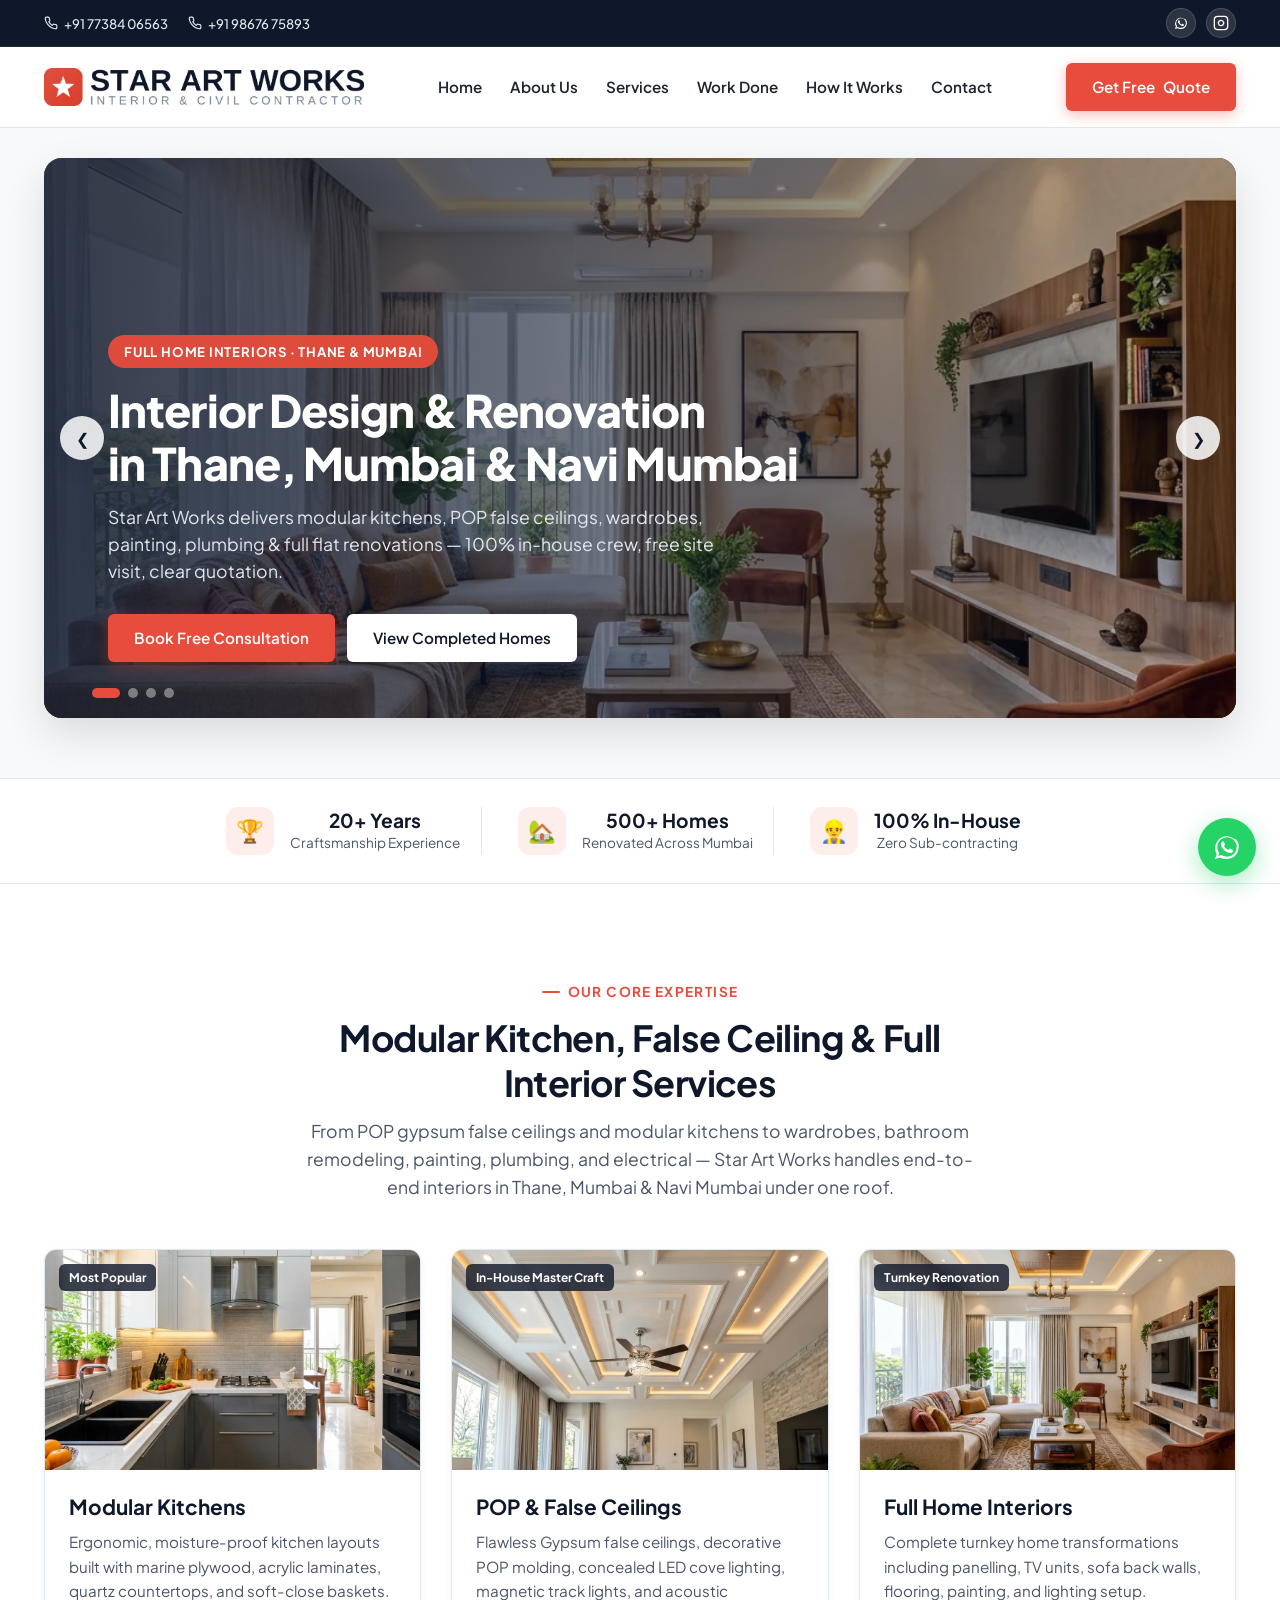
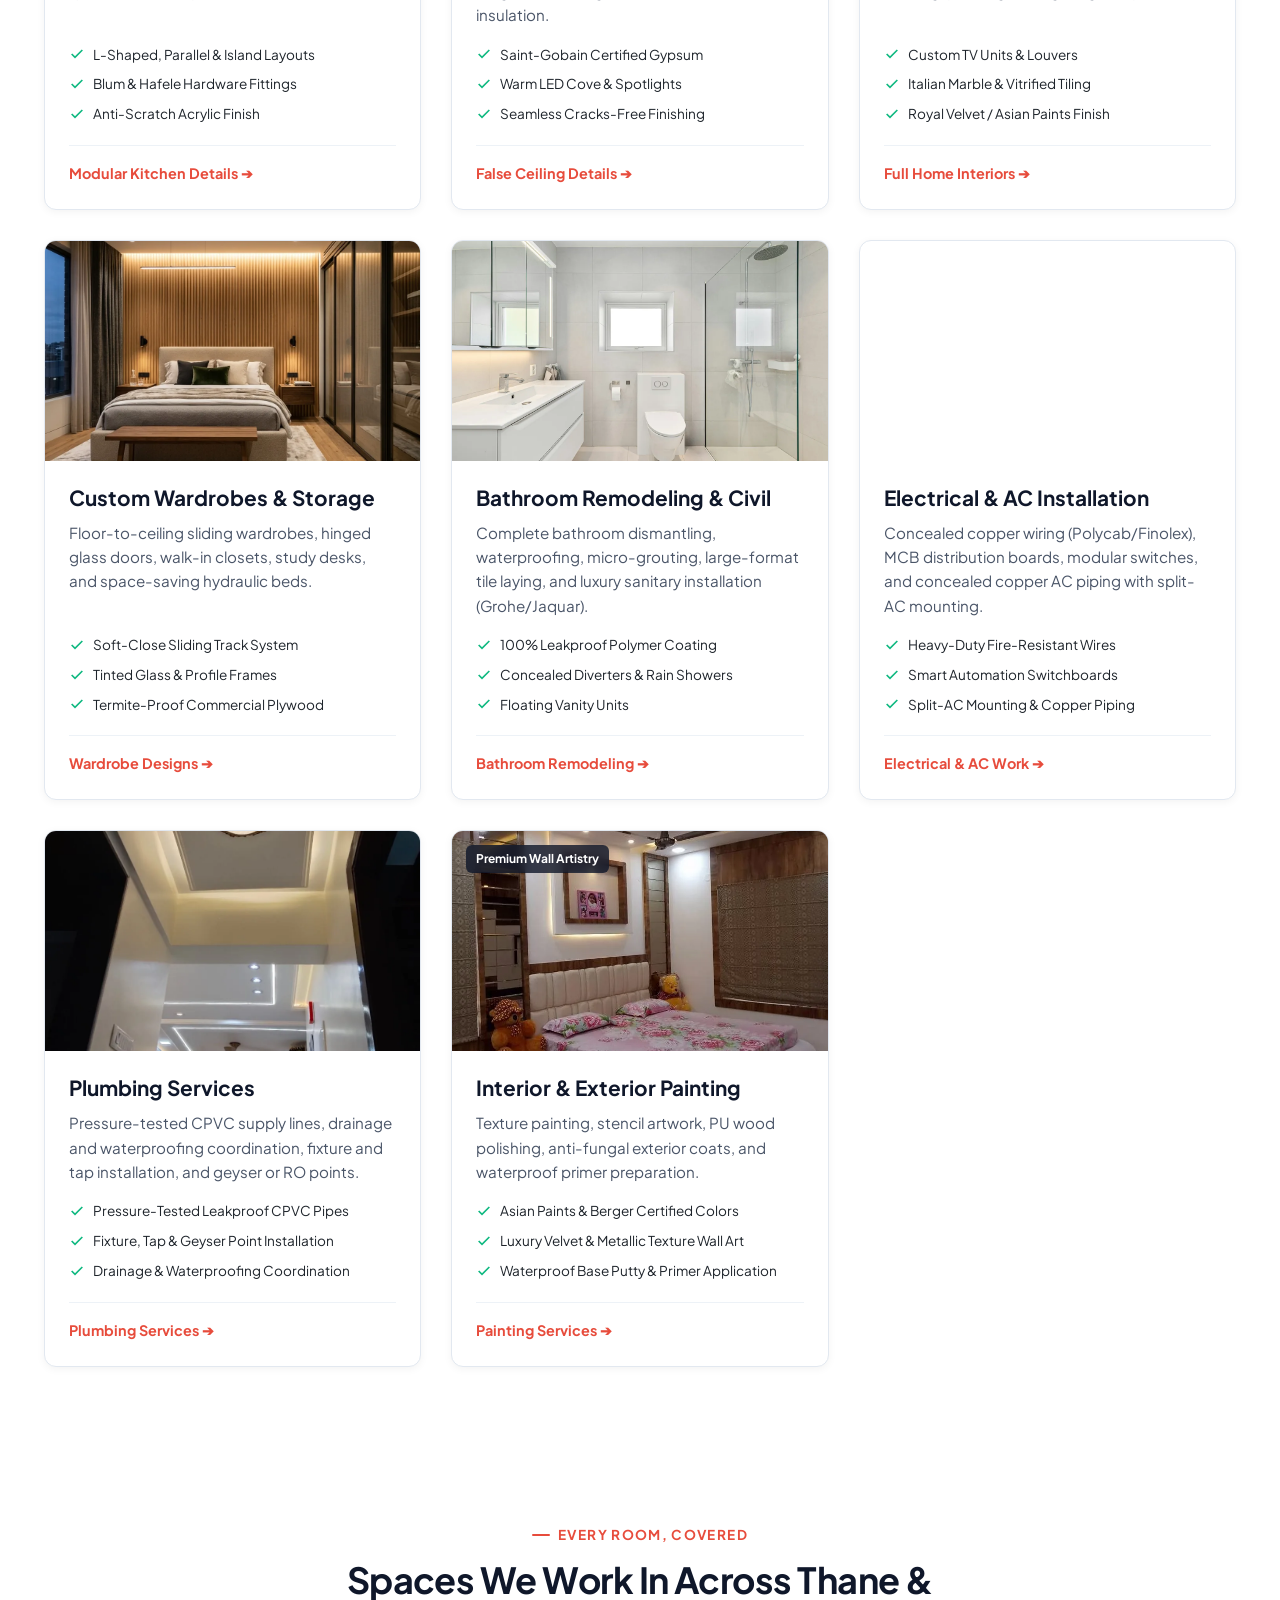
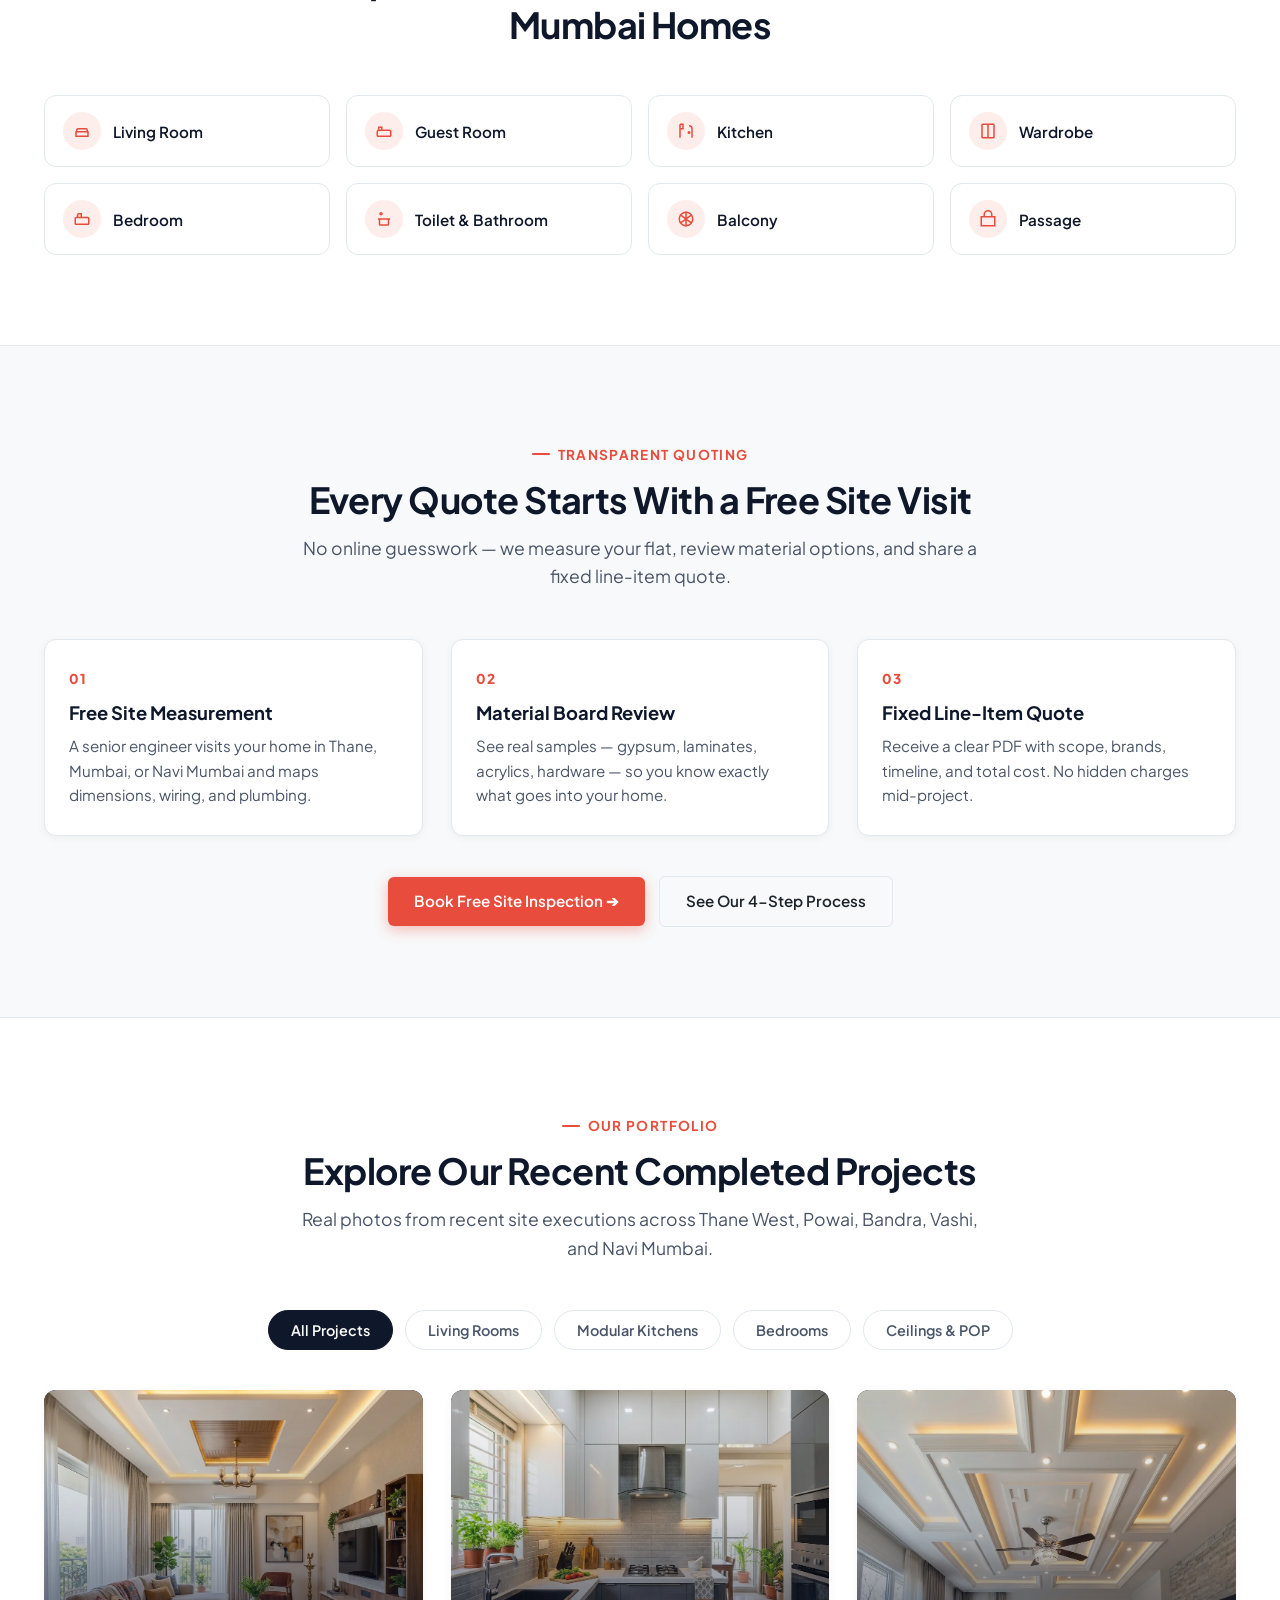
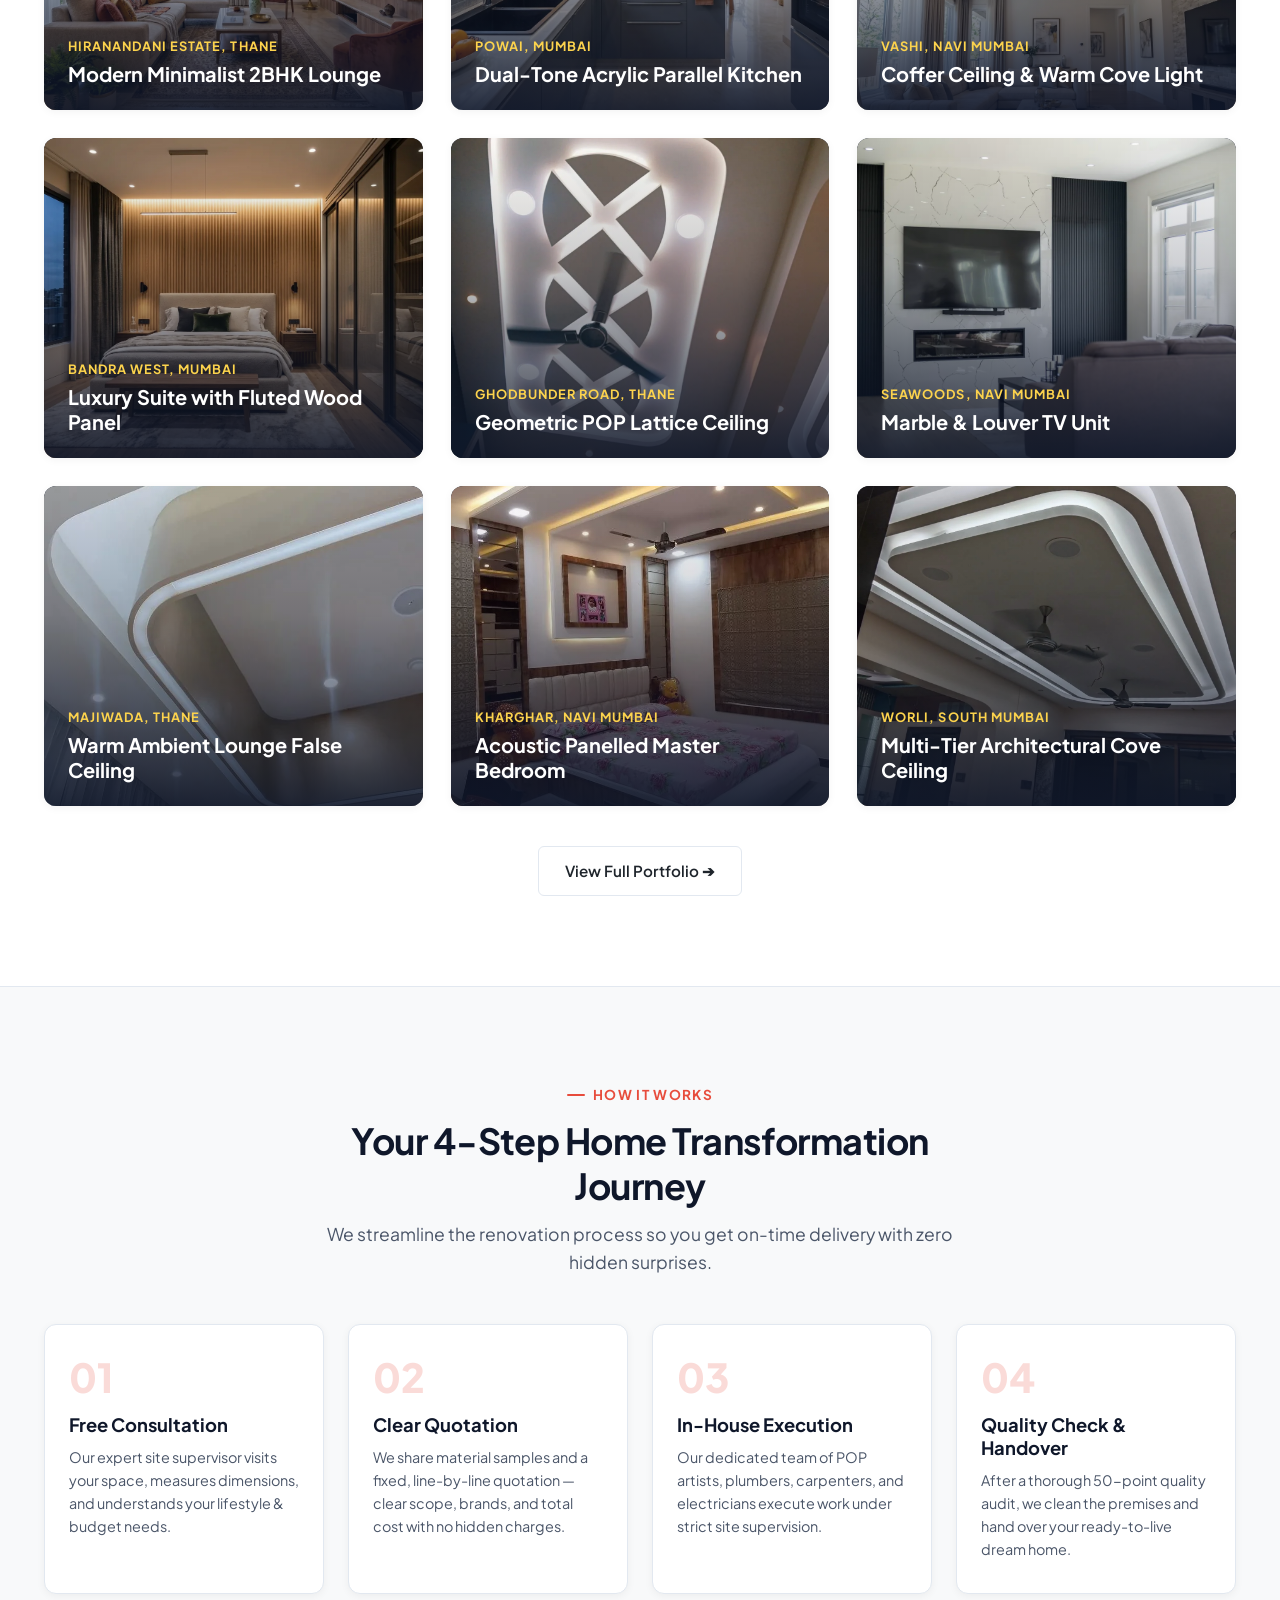
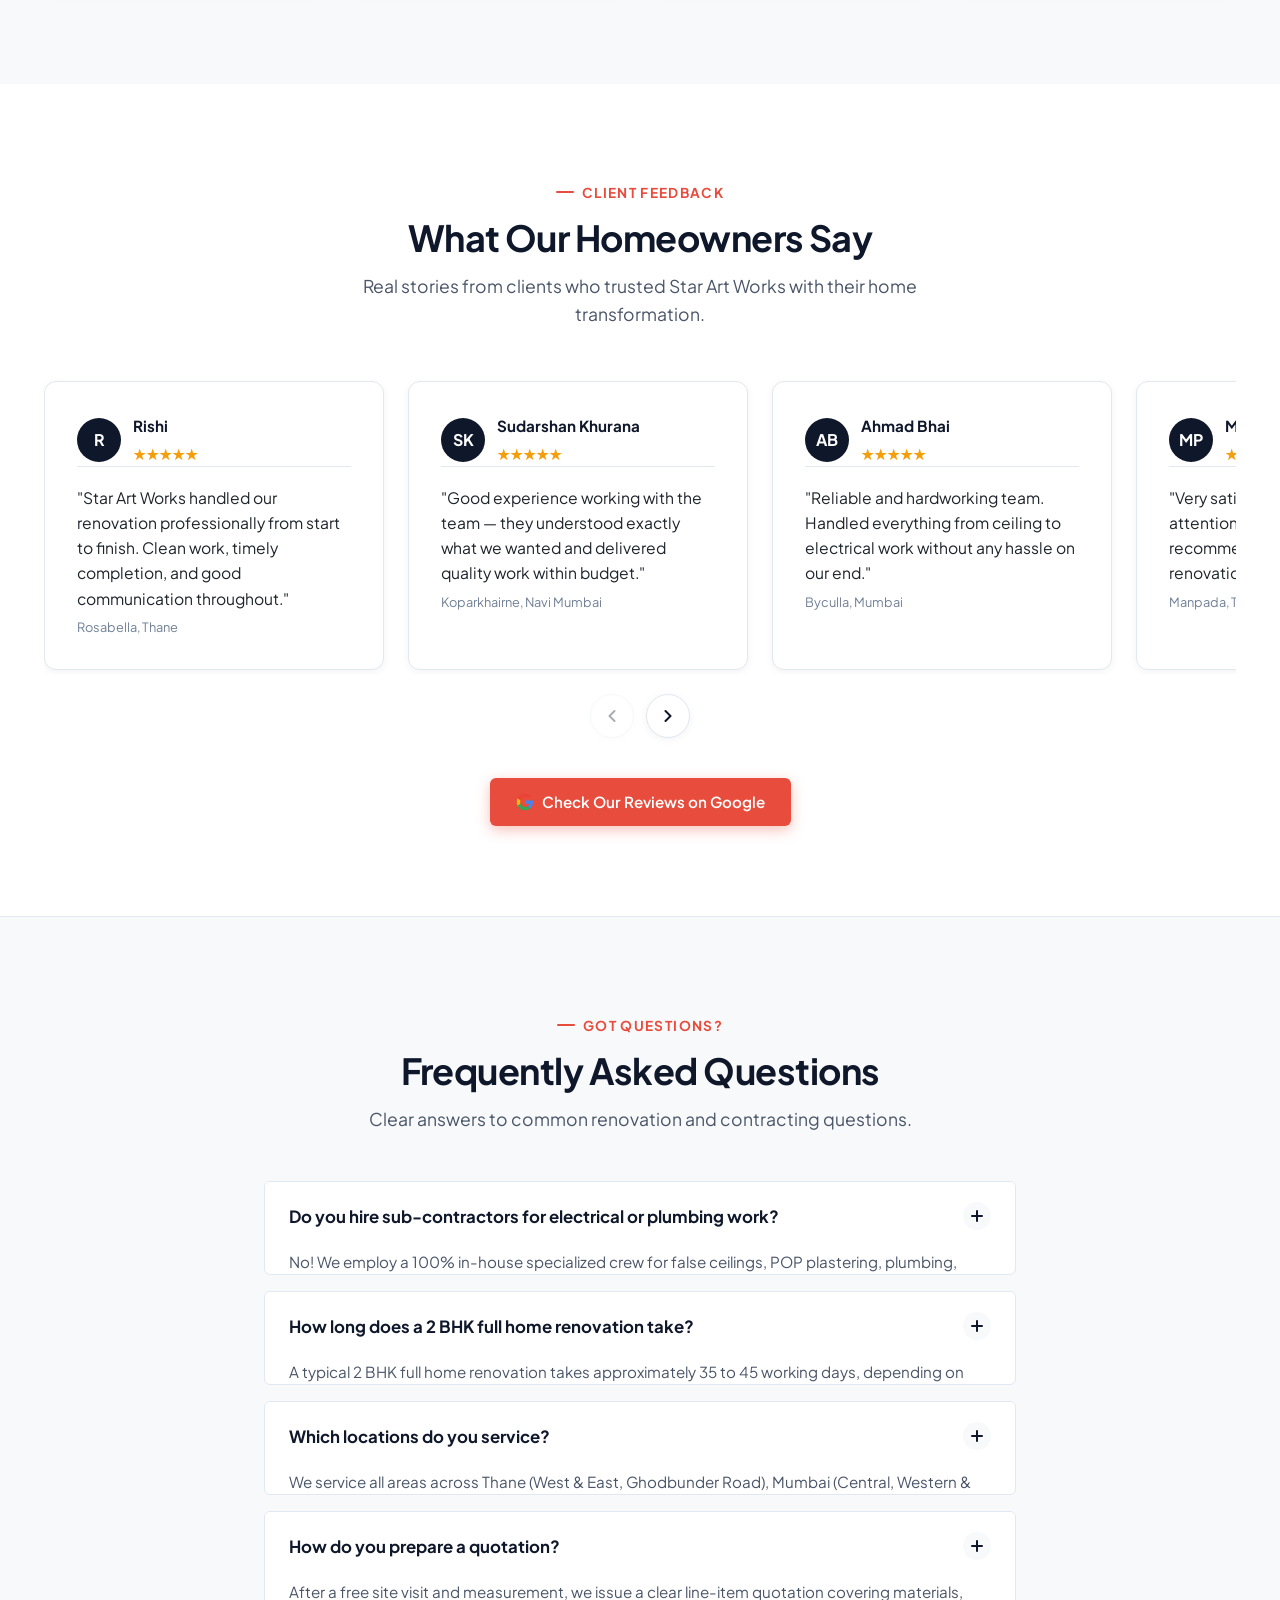
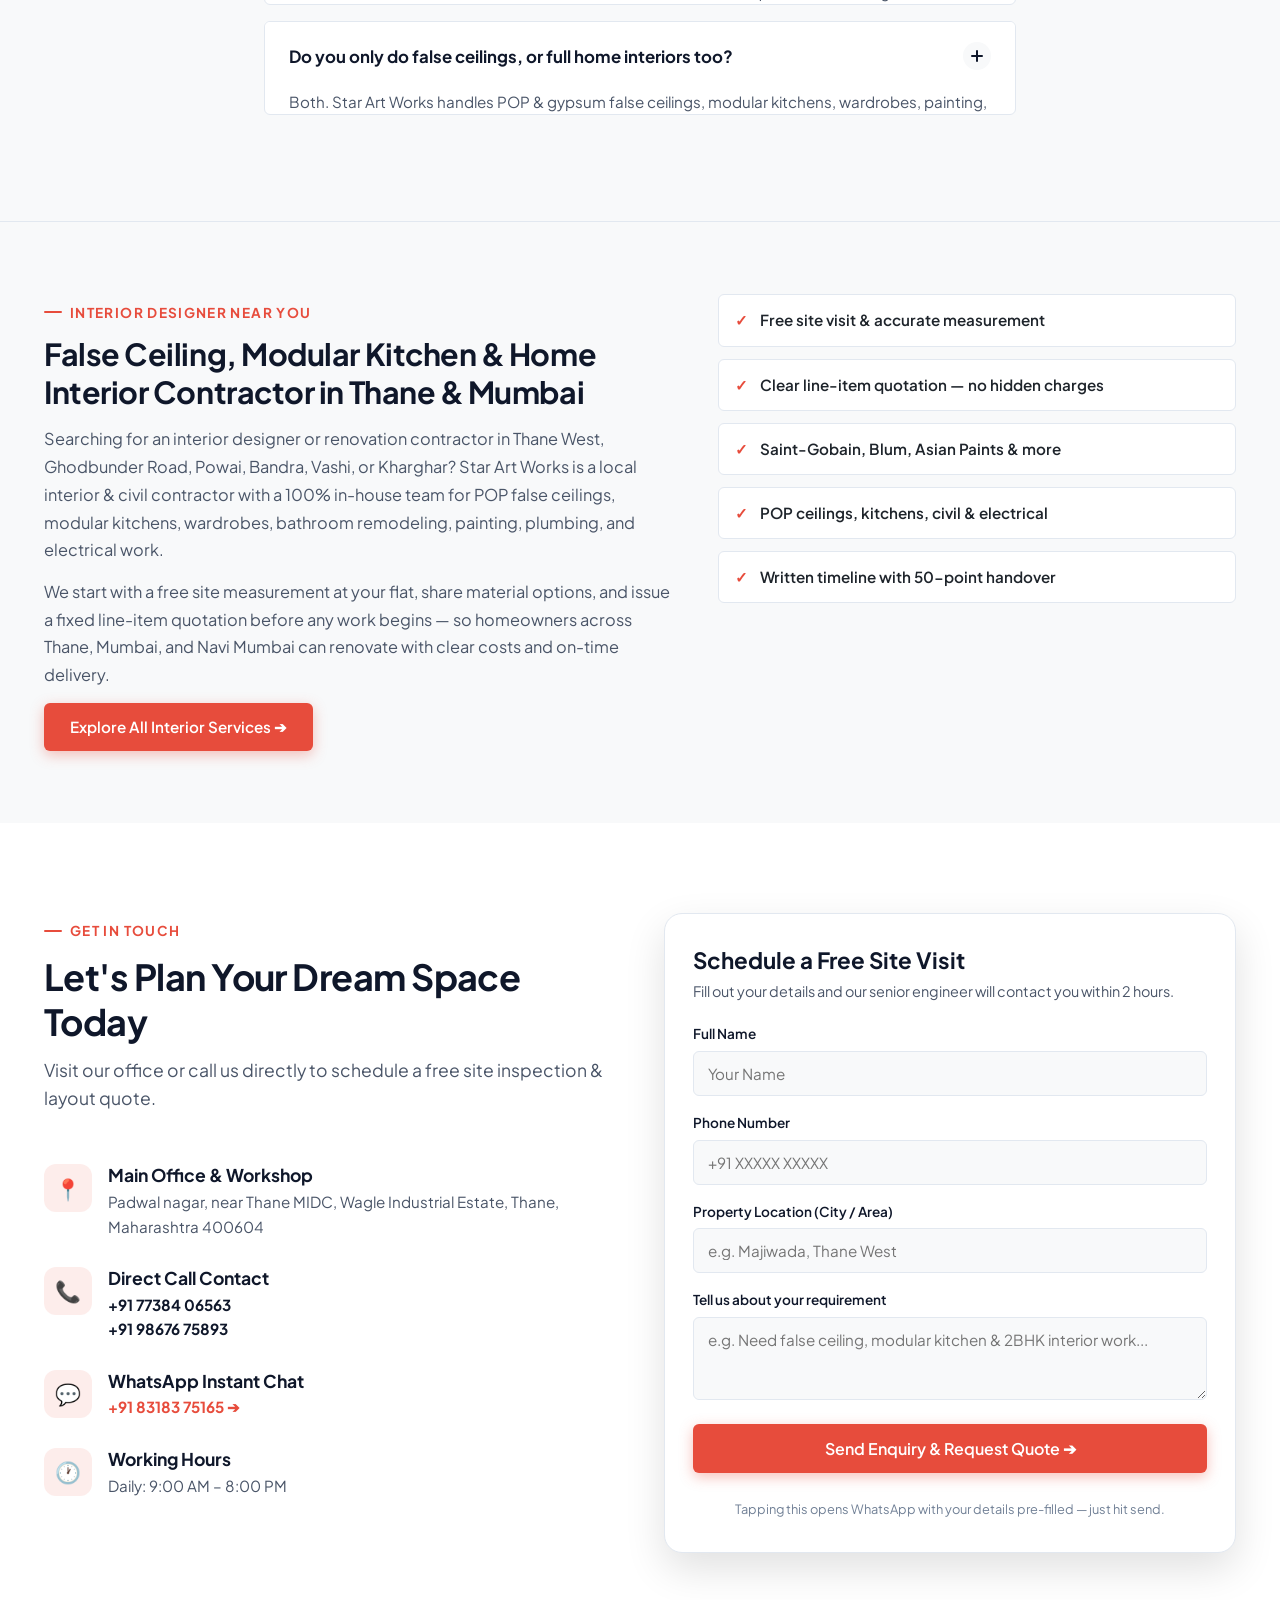
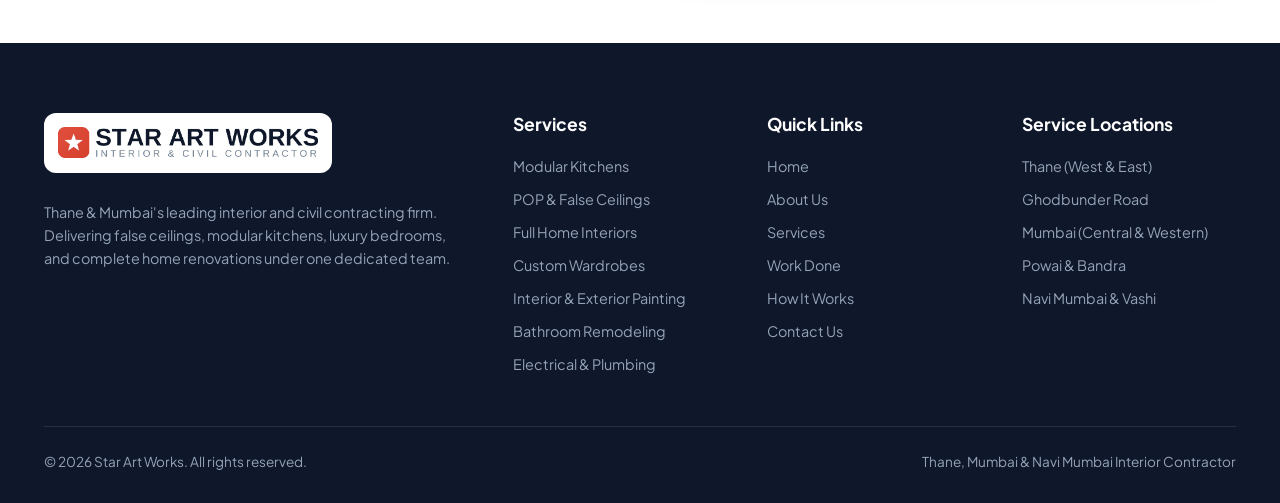
==== commit 8f6cca23: "Improve mobile UX, performance, SEO content, and simplify README. Fix FAQ/carousel and mobile nav, c" ====
--- a/index.html
+++ b/index.html
@@ -4,10 +4,13 @@
 <head>
   <meta charset="UTF-8">
   <meta name="viewport" content="width=device-width, initial-scale=1.0">
-  <title>Interior &amp; Civil Contractor in Thane, Mumbai | Star Art Works</title>
+  <title>Interior Designer &amp; Contractor in Thane, Mumbai | Star Art Works</title>
   <meta name="description"
-    content="Home interiors, modular kitchens, false ceilings &amp; civil renovation in Thane, Mumbai &amp; Navi Mumbai. 100% in-house crew. Book a free consultation today!">
+    content="Star Art Works — interior design, modular kitchen, POP false ceiling, wardrobe, painting &amp; full home renovation contractor in Thane, Mumbai &amp; Navi Mumbai. Free site visit, clear quotation.">
   <meta name="theme-color" content="#FFFFFF">
+  <meta name="robots" content="index, follow, max-image-preview:large, max-snippet:-1">
+  <meta name="geo.region" content="IN-MH">
+  <meta name="geo.placename" content="Thane, Mumbai, Navi Mumbai">
   <link rel="canonical" href="https://www.starartworks.in/">
 
   <!-- Preload the visible hero slide's background image — it's the
@@ -20,18 +23,18 @@
   <meta property="og:type" content="website">
   <meta property="og:site_name" content="Star Art Works">
   <meta property="og:url" content="https://www.starartworks.in/">
-  <meta property="og:title" content="Star Art Works — Home Interiors &amp; Renovation Experts">
+  <meta property="og:title" content="Interior Designer &amp; Contractor in Thane, Mumbai | Star Art Works">
   <meta property="og:description"
-    content="Modular Kitchens, POP False Ceilings, Bathrooms &amp; Full Home Interiors delivered by 100% in-house master craftsmen.">
-  <meta property="og:image" content="https://www.starartworks.in/assets/images/hero-1.png">
+    content="Modular kitchen, POP false ceiling, wardrobe, bathroom &amp; full home interiors by in-house crew in Thane, Mumbai &amp; Navi Mumbai. Free site visit.">
+  <meta property="og:image" content="https://www.starartworks.in/assets/images/hero-1.webp">
   <meta property="og:locale" content="en_IN">
 
   <!-- Twitter Card -->
   <meta name="twitter:card" content="summary_large_image">
-  <meta name="twitter:title" content="Star Art Works — Home Interiors &amp; Renovation Experts">
+  <meta name="twitter:title" content="Interior Designer &amp; Contractor in Thane, Mumbai | Star Art Works">
   <meta name="twitter:description"
-    content="Modular Kitchens, POP False Ceilings, Bathrooms &amp; Full Home Interiors delivered by 100% in-house master craftsmen.">
-  <meta name="twitter:image" content="https://www.starartworks.in/assets/images/hero-1.png">
+    content="Modular kitchen, POP false ceiling, wardrobe, bathroom &amp; full home interiors by in-house crew in Thane, Mumbai &amp; Navi Mumbai.">
+  <meta name="twitter:image" content="https://www.starartworks.in/assets/images/hero-1.webp">
 
   <!-- Favicon -->
   <link rel="icon" type="image/svg+xml" href="/assets/brand-new/star-art-works-icon.svg">
@@ -40,12 +43,10 @@
   <link rel="icon" type="image/png" sizes="16x16" href="/assets/brand-new/favicon-16x16.png">
   <link rel="apple-touch-icon" href="/assets/brand-new/favicon-192x192.png">
 
-  <!-- Google Fonts: Plus Jakarta Sans & Inter -->
   <link rel="preconnect" href="https://fonts.googleapis.com">
   <link rel="preconnect" href="https://fonts.gstatic.com" crossorigin>
-  <link rel="preconnect" href="https://images.unsplash.com">
   <link
-    href="https://fonts.googleapis.com/css2?family=Inter:wght@400;500;600;700&family=Plus+Jakarta+Sans:wght@500;600;700;800&family=IBM+Plex+Mono:wght@500&display=swap"
+    href="https://fonts.googleapis.com/css2?family=Plus+Jakarta+Sans:wght@400;500;600;700;800&display=swap"
     rel="stylesheet">
 
   <!-- Stylesheets -->
@@ -61,13 +62,26 @@
     "alternateName": "Star Art Works Interior & Civil Contractor",
     "description": "End-to-end home interior design, modular kitchens, POP false ceilings, electrical, plumbing, painting, and civil renovation contractor serving Thane, Mumbai & Navi Mumbai.",
     "url": "https://www.starartworks.in/",
-    "image": "https://www.starartworks.in/assets/images/hero-1.png",
+    "image": "https://www.starartworks.in/assets/images/hero-1.webp",
     "logo": "https://www.starartworks.in/assets/brand-new/star-art-works-icon.svg",
     "telephone": ["+91-77384-06563", "+91-98676-75893"],
     "openingHours": "Mo-Su 09:00-20:00",
+    "priceRange": "$$",
+    "hasOfferCatalog": {
+      "@type": "OfferCatalog",
+      "name": "Interior & Civil Contracting Services",
+      "itemListElement": [
+        { "@type": "Offer", "itemOffered": { "@type": "Service", "name": "Modular Kitchen" } },
+        { "@type": "Offer", "itemOffered": { "@type": "Service", "name": "POP & Gypsum False Ceiling" } },
+        { "@type": "Offer", "itemOffered": { "@type": "Service", "name": "Full Home Interior Design" } },
+        { "@type": "Offer", "itemOffered": { "@type": "Service", "name": "Custom Wardrobes" } },
+        { "@type": "Offer", "itemOffered": { "@type": "Service", "name": "Bathroom Remodeling" } },
+        { "@type": "Offer", "itemOffered": { "@type": "Service", "name": "Interior Painting" } }
+      ]
+    },
     "address": {
       "@type": "PostalAddress",
-      "streetAddress": "Shop No. 8, Near Bus Stop, Road No. 16, Wagle Estate",
+      "streetAddress": "Padwal nagar, near Thane MIDC, Wagle Industrial Estate",
       "addressLocality": "Thane",
       "addressRegion": "Maharashtra",
       "postalCode": "400604",
@@ -116,6 +130,22 @@
           "@type": "Answer",
           "text": "We service all areas across Thane (West & East, Ghodbunder Road), Mumbai (Central, Western & South Mumbai), and Navi Mumbai (Vashi, Nerul, Kharghar, Seawoods)."
         }
+      },
+      {
+        "@type": "Question",
+        "name": "How do you prepare a quotation?",
+        "acceptedAnswer": {
+          "@type": "Answer",
+          "text": "After a free site visit and measurement, we issue a clear line-item quotation covering materials, labour, brands, and timeline. You approve the fixed quote before any site work begins — no surprise add-ons."
+        }
+      },
+      {
+        "@type": "Question",
+        "name": "Do you only do false ceilings, or full home interiors too?",
+        "acceptedAnswer": {
+          "@type": "Answer",
+          "text": "Both. Star Art Works handles POP & gypsum false ceilings, modular kitchens, wardrobes, painting, plumbing, electrical, bathroom remodeling, and complete 1BHK–3BHK renovations under one in-house team."
+        }
       }
     ]
   }
@@ -182,7 +212,7 @@
 
       <div class="nav-actions">
         <a href="#contact" class="btn btn-primary"><span class="quote-btn-prefix">Get Free </span>Quote</a>
-        <button class="mobile-toggle" id="mobileToggle" aria-label="Toggle menu" aria-expanded="false">☰</button>
+        <button type="button" class="mobile-toggle" id="mobileToggle" aria-label="Toggle menu" aria-expanded="false">☰</button>
       </div>
     </div>
   </header>
@@ -198,12 +228,11 @@
           <div class="hero-slider-track">
 
             <!-- Slide 1: Full Home Interiors -->
-            <div class="slide active" style="background-image: url('assets/images/hero-1.webp');">
+            <div class="slide active" style="background-image: url('/assets/images/hero-1.webp');">
               <div class="slide-overlay">
-                <span class="slide-badge">Full Home Interiors</span>
-                <h1 class="slide-title">Breathtaking Interiors,<br>Delivered Stress-Free</h1>
-                <p class="slide-desc">Complete end-to-end design &amp; site execution for flats in Thane, Mumbai &amp;
-                  Navi Mumbai — managed 100% by our in-house master crew.</p>
+                <span class="slide-badge">Full Home Interiors · Thane &amp; Mumbai</span>
+                <h1 class="slide-title">Interior Design &amp; Renovation<br>in Thane, Mumbai &amp; Navi Mumbai</h1>
+                <p class="slide-desc">Star Art Works delivers modular kitchens, POP false ceilings, wardrobes, painting, plumbing &amp; full flat renovations — 100% in-house crew, free site visit, clear quotation.</p>
                 <div class="slide-cta">
                   <a href="#contact" class="btn btn-primary">Book Free Consultation</a>
                   <a href="#projects" class="btn btn-white">View Completed Homes</a>
@@ -212,7 +241,7 @@
             </div>
 
             <!-- Slide 2: Modular Kitchens -->
-            <div class="slide" style="background-image: url('assets/images/hero-2.webp');">
+            <div class="slide" data-bg="/assets/images/hero-2.webp">
               <div class="slide-overlay">
                 <span class="slide-badge">Modular Kitchens</span>
                 <h2 class="slide-title">Smart Modular Kitchens,<br>Crafted for Life</h2>
@@ -226,7 +255,7 @@
             </div>
 
             <!-- Slide 3: POP & False Ceiling -->
-            <div class="slide" style="background-image: url('assets/images/hero-3.webp');">
+            <div class="slide" data-bg="/assets/images/hero-3.webp">
               <div class="slide-overlay">
                 <span class="slide-badge">Gypsum &amp; POP False Ceilings</span>
                 <h2 class="slide-title">Designer Ceilings &amp;<br>Ambient LED Lighting</h2>
@@ -240,7 +269,7 @@
             </div>
 
             <!-- Slide 4: Master Bedroom -->
-            <div class="slide" style="background-image: url('assets/images/hero-4.webp');">
+            <div class="slide" data-bg="/assets/images/hero-4.webp">
               <div class="slide-overlay">
                 <span class="slide-badge">Luxury Bedrooms</span>
                 <h2 class="slide-title">Custom Wardrobes &amp;<br>Aesthetic Bedroom Walls</h2>
@@ -305,9 +334,8 @@
       <div class="wrap">
         <div class="section-head reveal">
           <span class="eyebrow">Our Core Expertise</span>
-          <h2>Comprehensive Interior &amp; Contracting Services</h2>
-          <p>From structural civil work to delicate false ceiling art and luxury modular kitchens, we handle everything
-            under one roof.</p>
+          <h2>Modular Kitchen, False Ceiling &amp; Full Interior Services</h2>
+          <p>From POP gypsum false ceilings and modular kitchens to wardrobes, bathroom remodeling, painting, plumbing, and electrical — Star Art Works handles end-to-end interiors in Thane, Mumbai &amp; Navi Mumbai under one roof.</p>
         </div>
 
         <div class="services-grid">
@@ -337,7 +365,7 @@
                   </svg> Anti-Scratch Acrylic Finish</li>
               </ul>
               <div class="service-footer">
-                <a href="#contact" class="service-link">Get Kitchen Quote ➔</a>
+                <a href="/services/#modular-kitchens" class="service-link">Modular Kitchen Details ➔</a>
               </div>
             </div>
           </div>
@@ -367,7 +395,7 @@
                   </svg> Seamless Cracks-Free Finishing</li>
               </ul>
               <div class="service-footer">
-                <a href="#contact" class="service-link">Get Ceiling Quote ➔</a>
+                <a href="/services/#false-ceilings" class="service-link">False Ceiling Details ➔</a>
               </div>
             </div>
           </div>
@@ -397,7 +425,7 @@
                   </svg> Royal Velvet / Asian Paints Finish</li>
               </ul>
               <div class="service-footer">
-                <a href="#contact" class="service-link">Get Full Home Quote ➔</a>
+                <a href="/services/#full-home-interiors" class="service-link">Full Home Interiors ➔</a>
               </div>
             </div>
           </div>
@@ -426,7 +454,7 @@
                   </svg> Termite-Proof Commercial Plywood</li>
               </ul>
               <div class="service-footer">
-                <a href="#contact" class="service-link">Explore Designs ➔</a>
+                <a href="/services/#wardrobes" class="service-link">Wardrobe Designs ➔</a>
               </div>
             </div>
           </div>
@@ -434,7 +462,7 @@
           <!-- Card 5 -->
           <div class="service-card reveal">
             <div class="service-img-wrap">
-              <img src="https://images.unsplash.com/photo-1682888818704-6dc91e9d7532?auto=format&fit=crop&w=1200&q=80" alt="Bathroom & Civil Work">
+              <img src="/assets/images/poster-site-walkthrough.webp" alt="Bathroom remodeling by Star Art Works" width="1200" height="800" loading="lazy" decoding="async">
             </div>
             <div class="service-body">
               <h3>Bathroom Remodeling &amp; Civil</h3>
@@ -455,7 +483,7 @@
                   </svg> Floating Vanity Units</li>
               </ul>
               <div class="service-footer">
-                <a href="#contact" class="service-link">Get Bathroom Quote ➔</a>
+                <a href="/services/#bathroom-remodeling" class="service-link">Bathroom Remodeling ➔</a>
               </div>
             </div>
           </div>
@@ -463,7 +491,7 @@
           <!-- Card 6 -->
           <div class="service-card reveal">
             <div class="service-img-wrap">
-              <img src="https://images.unsplash.com/photo-1553873002-785d775854c9?auto=format&fit=crop&w=1200&q=80" alt="Electrical & AC Installation">
+              <img src="/assets/images/work-living-ceiling-ac.webp" alt="Electrical and AC installation with ceiling work" width="1200" height="1600" loading="lazy" decoding="async">
             </div>
             <div class="service-body">
               <h3>Electrical &amp; AC Installation</h3>
@@ -484,7 +512,7 @@
                   </svg> Split-AC Mounting &amp; Copper Piping</li>
               </ul>
               <div class="service-footer">
-                <a href="#contact" class="service-link">Book Inspection ➔</a>
+                <a href="/services/#electrical-ac" class="service-link">Electrical &amp; AC Work ➔</a>
               </div>
             </div>
           </div>
@@ -492,7 +520,7 @@
           <!-- Card 7 -->
           <div class="service-card reveal">
             <div class="service-img-wrap">
-              <img src="https://images.unsplash.com/photo-1586057285471-2f78bffaf074?auto=format&fit=crop&w=1200&q=80" alt="Plumbing Services">
+              <img src="/assets/images/work-foyer-ceiling.webp" alt="Plumbing and interior finishing" width="1200" height="1600" loading="lazy" decoding="async">
             </div>
             <div class="service-body">
               <h3>Plumbing Services</h3>
@@ -513,7 +541,7 @@
                   </svg> Drainage &amp; Waterproofing Coordination</li>
               </ul>
               <div class="service-footer">
-                <a href="#contact" class="service-link">Get Plumbing Quote ➔</a>
+                <a href="/services/#plumbing" class="service-link">Plumbing Services ➔</a>
               </div>
             </div>
           </div>
@@ -521,7 +549,7 @@
           <!-- Card 8 -->
           <div class="service-card reveal">
             <div class="service-img-wrap">
-              <img src="https://images.unsplash.com/photo-1675191863404-e1db618d6655?auto=format&fit=crop&w=1200&q=80" alt="Interior & Exterior Painting">
+              <img src="/assets/images/work-11-panelled-bedroom.webp" alt="Interior painting and bedroom finish" width="720" height="960" loading="lazy" decoding="async">
               <span class="service-tag">Premium Wall Artistry</span>
             </div>
             <div class="service-body">
@@ -543,7 +571,7 @@
                   </svg> Waterproof Base Putty &amp; Primer Application</li>
               </ul>
               <div class="service-footer">
-                <a href="#contact" class="service-link">Enquire Painting Quote ➔</a>
+                <a href="/services/#painting" class="service-link">Painting Services ➔</a>
               </div>
             </div>
           </div>
@@ -557,7 +585,7 @@
       <div class="wrap">
         <div class="section-head reveal">
           <span class="eyebrow">Every Room, Covered</span>
-          <h2>Spaces We Work In</h2>
+          <h2>Spaces We Work In Across Thane &amp; Mumbai Homes</h2>
         </div>
         <div class="spaces-list spaces-list--compact">
           <div class="space-item"><div class="space-icon"><svg viewBox="0 0 24 24" width="18" height="18" fill="none" stroke="currentColor" stroke-width="2"><path d="M4 13h16v6H4z"/><path d="M5 13v-2a2 2 0 0 1 2-2h10a2 2 0 0 1 2 2v2"/></svg></div><span>Living Room</span></div>
@@ -756,15 +784,7 @@
           <p>Real stories from clients who trusted Star Art Works with their home transformation.</p>
         </div>
 
-        <div class="reviews-carousel reveal">
-          <button type="button" class="reviews-arrow reviews-arrow-left" id="reviewsArrowLeft"
-            aria-label="Scroll to previous reviews">
-            <svg viewBox="0 0 24 24" width="20" height="20" fill="none" stroke="currentColor" stroke-width="2.4"
-              stroke-linecap="round" stroke-linejoin="round">
-              <path d="M15 18l-6-6 6-6" />
-            </svg>
-          </button>
-
+        <div class="reviews-carousel">
           <div class="reviews-track" id="reviewsTrack">
 
             <article class="review-card">
@@ -844,13 +864,22 @@
 
           </div>
 
-          <button type="button" class="reviews-arrow reviews-arrow-right" id="reviewsArrowRight"
-            aria-label="Scroll to next reviews">
-            <svg viewBox="0 0 24 24" width="20" height="20" fill="none" stroke="currentColor" stroke-width="2.4"
-              stroke-linecap="round" stroke-linejoin="round">
-              <path d="M9 18l6-6-6-6" />
-            </svg>
-          </button>
+          <div class="reviews-controls">
+            <button type="button" class="reviews-arrow reviews-arrow-left" id="reviewsArrowLeft"
+              aria-label="Previous reviews">
+              <svg viewBox="0 0 24 24" width="20" height="20" fill="none" stroke="currentColor" stroke-width="2.4"
+                stroke-linecap="round" stroke-linejoin="round">
+                <path d="M15 18l-6-6 6-6" />
+              </svg>
+            </button>
+            <button type="button" class="reviews-arrow reviews-arrow-right" id="reviewsArrowRight"
+              aria-label="Next reviews">
+              <svg viewBox="0 0 24 24" width="20" height="20" fill="none" stroke="currentColor" stroke-width="2.4"
+                stroke-linecap="round" stroke-linejoin="round">
+                <path d="M9 18l6-6-6-6" />
+              </svg>
+            </button>
+          </div>
         </div>
 
         <div class="reviews-footer reveal">
@@ -882,10 +911,10 @@
 
         <div class="faq-list">
 
-          <div class="faq-item reveal">
-            <button class="faq-question">
+          <div class="faq-item">
+            <button type="button" class="faq-question" aria-expanded="false">
               <span>Do you hire sub-contractors for electrical or plumbing work?</span>
-              <span class="faq-icon">+</span>
+              <span class="faq-icon" aria-hidden="true"></span>
             </button>
             <div class="faq-answer">
               <div class="faq-answer-inner">
@@ -895,10 +924,10 @@
             </div>
           </div>
 
-          <div class="faq-item reveal">
-            <button class="faq-question">
+          <div class="faq-item">
+            <button type="button" class="faq-question" aria-expanded="false">
               <span>How long does a 2 BHK full home renovation take?</span>
-              <span class="faq-icon">+</span>
+              <span class="faq-icon" aria-hidden="true"></span>
             </button>
             <div class="faq-answer">
               <div class="faq-answer-inner">
@@ -908,10 +937,10 @@
             </div>
           </div>
 
-          <div class="faq-item reveal">
-            <button class="faq-question">
+          <div class="faq-item">
+            <button type="button" class="faq-question" aria-expanded="false">
               <span>Which locations do you service?</span>
-              <span class="faq-icon">+</span>
+              <span class="faq-icon" aria-hidden="true"></span>
             </button>
             <div class="faq-answer">
               <div class="faq-answer-inner">
@@ -921,10 +950,10 @@
             </div>
           </div>
 
-          <div class="faq-item reveal">
-            <button class="faq-question">
+          <div class="faq-item">
+            <button type="button" class="faq-question" aria-expanded="false">
               <span>How do you prepare a quotation?</span>
-              <span class="faq-icon">+</span>
+              <span class="faq-icon" aria-hidden="true"></span>
             </button>
             <div class="faq-answer">
               <div class="faq-answer-inner">
@@ -934,10 +963,10 @@
             </div>
           </div>
 
-          <div class="faq-item reveal">
-            <button class="faq-question">
+          <div class="faq-item">
+            <button type="button" class="faq-question" aria-expanded="false">
               <span>Do you only do false ceilings, or full home interiors too?</span>
-              <span class="faq-icon">+</span>
+              <span class="faq-icon" aria-hidden="true"></span>
             </button>
             <div class="faq-answer">
               <div class="faq-answer-inner">
@@ -951,17 +980,15 @@
       </div>
     </section>
 
-    </section>
-
     <!-- ============ WHY HOMEOWNERS CHOOSE US ============ -->
     <section class="seo-band seo-band--alt">
       <div class="wrap seo-band-grid">
         <div>
-          <span class="eyebrow">Interior Contractor in Thane &amp; Mumbai</span>
-          <h2>Trusted Home Renovation With Clear Quotation &amp; On-Time Delivery</h2>
-          <p>Looking for a reliable interior contractor near Wagle Estate, Ghodbunder Road, or Navi Mumbai? Star Art Works delivers false ceilings, modular kitchens, wardrobes, painting, plumbing, and full flat renovations with a 100% in-house crew — no sub-contractor chaos.</p>
-          <p>Every project starts with a free site inspection and ends with a fixed, line-item quotation you can approve with confidence. That is how 500+ homeowners across Thane, Mumbai, and Navi Mumbai renovate stress-free.</p>
-          <a href="/contact/" class="btn btn-primary">Request Clear Quotation ➔</a>
+          <span class="eyebrow">Interior Designer Near You</span>
+          <h2>False Ceiling, Modular Kitchen &amp; Home Interior Contractor in Thane &amp; Mumbai</h2>
+          <p>Searching for an interior designer or renovation contractor in Thane West, Ghodbunder Road, Powai, Bandra, Vashi, or Kharghar? Star Art Works is a local interior &amp; civil contractor with a 100% in-house team for POP false ceilings, modular kitchens, wardrobes, bathroom remodeling, painting, plumbing, and electrical work.</p>
+          <p>We start with a free site measurement at your flat, share material options, and issue a fixed line-item quotation before any work begins — so homeowners across Thane, Mumbai, and Navi Mumbai can renovate with clear costs and on-time delivery.</p>
+          <a href="/services/" class="btn btn-primary">Explore All Interior Services ➔</a>
         </div>
         <ul class="seo-checklist">
           <li><span>✓</span> Free site visit &amp; accurate measurement</li>
@@ -988,7 +1015,7 @@
             <div class="info-icon">📍</div>
             <div class="info-text">
               <h4>Main Office &amp; Workshop</h4>
-              <p>Shop No. 8, Near Bus Stop, Road No. 16, Wagle Estate, Thane (W), Maharashtra - 400604</p>
+              <p>Padwal nagar, near Thane MIDC, Wagle Industrial Estate, Thane, Maharashtra 400604</p>
             </div>
           </div>
 
@@ -1133,7 +1160,6 @@
 
   <!-- JavaScript -->
   <script src="/js/script.js" defer></script>
-  <script src="js/reviews-carousel.js" defer></script>
 </body>
 
 </html>
--- a/css/styles.css
+++ b/css/styles.css
@@ -1,9 +1,9 @@
 /* ==========================================================================
-   STAR ART WORKS — LIGHT THEME & LIVSPACE STYLING SYSTEM
+   STAR ART WORKS — LIGHT THEME & DESIGN SYSTEM
    ========================================================================== */
 
 :root {
-  /* Color Palette - Premium Livspace Inspired */
+  /* Color Palette */
   --bg-body: #FFFFFF;
   --bg-alt: #F8F9FA;
   --bg-surface: #FFFFFF;
@@ -34,10 +34,9 @@
   --radius-lg: 18px;
   --radius-full: 9999px;
   
-  --font-sans: 'Plus Jakarta Sans', 'Inter', -apple-system, BlinkMacSystemFont, "Segoe UI", Roboto, sans-serif;
-  --font-mono: 'IBM Plex Mono', monospace;
+  --font-sans: 'Plus Jakarta Sans', -apple-system, BlinkMacSystemFont, "Segoe UI", sans-serif;
   
-  --transition: all 0.3s cubic-bezier(0.16, 1, 0.3, 1);
+  --transition: color 0.25s cubic-bezier(0.16, 1, 0.3, 1), background-color 0.25s cubic-bezier(0.16, 1, 0.3, 1), border-color 0.25s cubic-bezier(0.16, 1, 0.3, 1), box-shadow 0.25s cubic-bezier(0.16, 1, 0.3, 1), transform 0.25s cubic-bezier(0.16, 1, 0.3, 1), opacity 0.25s cubic-bezier(0.16, 1, 0.3, 1);
   --header-height: 80px;
   --header-height-mobile: 68px;
 }
@@ -52,6 +51,8 @@
 html {
   scroll-behavior: smooth;
   font-size: 16px;
+  overflow-x: clip;
+  max-width: 100%;
 }
 
 /* Every anchor-jump target on the site (in-page sections and the
@@ -102,6 +103,8 @@
   line-height: 1.6;
   -webkit-font-smoothing: antialiased;
   -moz-osx-font-smoothing: grayscale;
+  overflow-x: clip;
+  max-width: 100%;
 }
 
 img {
@@ -125,12 +128,15 @@
   cursor: pointer;
   border: none;
   background: none;
+  touch-action: manipulation;
 }
 
 .wrap {
   max-width: 1240px;
   margin: 0 auto;
   padding: 0 24px;
+  width: 100%;
+  box-sizing: border-box;
 }
 
 /* Typography Helpers */
@@ -240,12 +246,18 @@
   opacity: 0;
   transform: translateY(24px);
   transition: opacity 0.6s cubic-bezier(0.16, 1, 0.3, 1), transform 0.6s cubic-bezier(0.16, 1, 0.3, 1);
-  will-change: opacity, transform;
 }
 
 .reveal.in-view {
   opacity: 1;
   transform: translateY(0);
+}
+
+@media (prefers-reduced-motion: reduce), (max-width: 768px) {
+  .reveal {
+    opacity: 1;
+    transform: none;
+  }
 }
 
 /* ==========================================================================
@@ -321,7 +333,13 @@
   z-index: 1000;
   background-color: var(--bg-body);
   border-bottom: 1px solid var(--border-light);
-  transition: var(--transition);
+  transition: box-shadow 0.25s ease, background-color 0.25s ease;
+}
+
+main {
+  position: relative;
+  z-index: 0;
+  isolation: isolate;
 }
 
 header.header-scrolled {
@@ -455,7 +473,7 @@
 }
 
 /* ==========================================================================
-   LIVSPACE-STYLE HERO SLIDER WITH FLOATING FORM
+   HERO SLIDER
    ========================================================================== */
 
 .hero-section {
@@ -762,7 +780,7 @@
 
 .spaces-list {
   display: grid;
-  grid-template-columns: repeat(2, 1fr);
+  grid-template-columns: repeat(2, minmax(0, 1fr));
   gap: 16px;
 }
 
@@ -775,6 +793,7 @@
   border: 1px solid var(--border-light);
   border-radius: var(--radius-md);
   transition: var(--transition);
+  min-width: 0;
 }
 
 .space-item:hover {
@@ -798,21 +817,42 @@
   font-weight: 600;
   color: var(--brand-navy);
   font-size: 0.95rem;
+  min-width: 0;
+  overflow-wrap: anywhere;
+  line-height: 1.3;
 }
 
 .spaces-list--compact {
-  grid-template-columns: repeat(4, 1fr);
+  grid-template-columns: repeat(4, minmax(0, 1fr));
 }
 
 @media (max-width: 900px) {
   .spaces-layout { grid-template-columns: 1fr; }
   .spaces-image img { height: 320px; }
-  .spaces-list--compact { grid-template-columns: repeat(2, 1fr); }
+  .spaces-list--compact { grid-template-columns: repeat(2, minmax(0, 1fr)); }
 }
 
 @media (max-width: 560px) {
-  .spaces-list { grid-template-columns: 1fr; }
-  .spaces-list--compact { grid-template-columns: 1fr; }
+  .spaces-list,
+  .spaces-list--compact {
+    grid-template-columns: repeat(2, minmax(0, 1fr));
+    gap: 10px;
+  }
+
+  .space-item {
+    padding: 12px 10px;
+    gap: 8px;
+  }
+
+  .space-icon {
+    width: 32px;
+    height: 32px;
+  }
+
+  .space-item span {
+    font-size: 0.78rem;
+    line-height: 1.25;
+  }
 }
 
 /* ==========================================================================
@@ -1340,11 +1380,22 @@
   margin-top: 40px;
 }
 
-/* Carousel: arrow buttons flank a horizontally-scrolling track */
+/* Carousel: swipeable track + always-visible prev/next controls */
 .reviews-carousel {
   display: flex;
-  align-items: center;
-  gap: 14px;
+  flex-direction: column;
+  gap: 20px;
+  min-width: 0;
+  position: relative;
+  z-index: 0;
+  isolation: isolate;
+}
+
+.reviews-controls {
+  display: flex;
+  align-items: center;
+  justify-content: center;
+  gap: 12px;
 }
 
 .reviews-arrow {
@@ -1355,19 +1406,25 @@
   border: 1px solid var(--border-light);
   background: #FFFFFF;
   color: var(--brand-navy);
-  display: flex;
+  display: inline-flex;
   align-items: center;
   justify-content: center;
   cursor: pointer;
   box-shadow: var(--shadow-sm);
-  transition: var(--transition);
-}
-
-.reviews-arrow:hover {
+  touch-action: manipulation;
+  -webkit-tap-highlight-color: transparent;
+  transition: background-color 0.2s ease, border-color 0.2s ease, color 0.2s ease, opacity 0.2s ease;
+}
+
+.reviews-arrow:hover:not(:disabled) {
   background: var(--brand-navy);
   border-color: var(--brand-navy);
   color: #FFFFFF;
-  transform: translateY(-2px);
+}
+
+.reviews-arrow:disabled {
+  opacity: 0.35;
+  cursor: default;
 }
 
 .reviews-track {
@@ -1376,8 +1433,9 @@
   overflow-x: auto;
   scroll-snap-type: x mandatory;
   scroll-behavior: smooth;
-  padding: 4px;
-  flex: 1;
+  padding: 4px 2px;
+  width: 100%;
+  overscroll-behavior-x: contain;
   /* Without this, a flex item defaults to min-width:auto, which means
      it refuses to shrink below the width of all its cards combined —
      so overflow-x:auto never actually engages, and instead the whole
@@ -1523,7 +1581,7 @@
   border-radius: var(--radius-sm);
   margin-bottom: 16px;
   overflow: hidden;
-  transition: var(--transition);
+  transition: border-color 0.3s ease, box-shadow 0.3s ease;
 }
 
 .faq-item.active {
@@ -1538,40 +1596,76 @@
   font-size: 1.05rem;
   font-weight: 700;
   color: var(--brand-navy);
+  background: #FFFFFF;
   display: flex;
   align-items: center;
   justify-content: space-between;
   gap: 16px;
   cursor: pointer;
+  min-height: 56px;
+  touch-action: manipulation;
+  -webkit-tap-highlight-color: transparent;
+  position: relative;
+  z-index: 1;
 }
 
 .faq-icon {
-  width: 24px;
-  height: 24px;
+  width: 28px;
+  height: 28px;
   border-radius: 50%;
   background: var(--bg-alt);
-  display: flex;
+  color: var(--brand-navy);
+  display: inline-flex;
   align-items: center;
   justify-content: center;
-  font-size: 1.1rem;
-  line-height: 1;
-  color: var(--brand-navy);
-  transition: var(--transition);
+  flex-shrink: 0;
+  position: relative;
+  font-size: 0;
+  line-height: 0;
+  transition: background-color 0.25s ease, color 0.25s ease, transform 0.25s ease;
+}
+
+.faq-icon::before,
+.faq-icon::after {
+  content: '';
+  position: absolute;
+  top: 50%;
+  left: 50%;
+  background: currentColor;
+  border-radius: 1px;
+  transform: translate(-50%, -50%);
+}
+
+.faq-icon::before {
+  width: 12px;
+  height: 2px;
+}
+
+.faq-icon::after {
+  width: 2px;
+  height: 12px;
 }
 
 .faq-item.active .faq-icon {
-  transform: rotate(45deg);
   background: var(--brand-primary);
   color: #FFFFFF;
+  transform: rotate(45deg);
 }
 
 .faq-answer {
-  max-height: 0;
+  display: grid;
+  grid-template-rows: 0fr;
   overflow: hidden;
-  transition: max-height 0.4s cubic-bezier(0.16, 1, 0.3, 1);
+  transition: grid-template-rows 0.35s cubic-bezier(0.16, 1, 0.3, 1);
+}
+
+.faq-item.active .faq-answer {
+  grid-template-rows: 1fr;
 }
 
 .faq-answer-inner {
+  overflow: hidden;
+  min-height: 0;
   padding: 0 24px 24px 24px;
   font-size: 0.95rem;
   color: var(--text-secondary);
@@ -1898,6 +1992,10 @@
     display: block;
   }
 
+  .nav-wrap {
+    height: var(--header-height-mobile);
+  }
+
   .brand-logo-link {
     max-width: min(260px, 50vw);
   }
@@ -1907,29 +2005,86 @@
     height: 36px;
   }
 
-  .mobile-menu-open .nav-menu {
+  /* Keep top-bar + logo header where they are; panel drops below both. */
+  body.mobile-menu-open .top-bar {
+    position: fixed;
+    top: 0;
+    left: 0;
+    right: 0;
+    width: 100%;
+    z-index: 1102;
+  }
+
+  body.mobile-menu-open.mobile-menu-with-topbar .top-bar {
+    display: block;
+  }
+
+  body.mobile-menu-open:not(.mobile-menu-with-topbar) .top-bar {
+    display: none;
+  }
+
+  body.mobile-menu-open header {
+    position: fixed;
+    top: var(--mobile-chrome-top, 0px);
+    left: 0;
+    right: 0;
+    width: 100%;
+    z-index: 1101;
+    background: #FFFFFF;
+    box-shadow: var(--shadow-md);
+  }
+
+  body.mobile-menu-open .nav-menu {
     display: flex;
     flex-direction: column;
-    position: absolute;
-    top: 100%;
+    position: fixed;
+    top: var(--mobile-menu-top, var(--header-height-mobile));
     left: 0;
+    right: 0;
     width: 100%;
+    margin: 0;
     background: #FFFFFF;
-    padding: 20px 24px 28px;
+    padding: 8px 24px 20px;
     box-shadow: var(--shadow-lg);
     border-bottom: 1px solid var(--border-light);
-    max-height: calc(100vh - 100px);
+    max-height: var(--mobile-menu-max-height, 70vh);
+    overflow-x: hidden;
     overflow-y: auto;
-    z-index: 100;
-  }
-
-  .mobile-menu-open {
+    -webkit-overflow-scrolling: touch;
+    overscroll-behavior: contain;
+    touch-action: pan-y;
+    z-index: 1101;
+  }
+
+  html.mobile-menu-open,
+  body.mobile-menu-open {
     overflow: hidden;
+    overscroll-behavior: none;
+  }
+
+  body.mobile-menu-open::before {
+    content: '';
+    position: fixed;
+    inset: 0;
+    background: rgba(15, 23, 42, 0.55);
+    z-index: 1090;
+    pointer-events: auto;
+  }
+
+  body.mobile-menu-open .floating-whatsapp,
+  body.mobile-menu-open .floating-top {
+    visibility: hidden;
+    pointer-events: none;
   }
 
   .mobile-menu-open .nav-menu .nav-link {
-    padding: 12px 0;
+    padding: 14px 0;
     border-bottom: 1px solid var(--border-light);
+    font-size: 1rem;
+  }
+
+  .mobile-menu-open .nav-menu li:last-child .nav-link {
+    border-bottom: none;
   }
 
   h1 { font-size: 2rem; }
@@ -1951,13 +2106,14 @@
 
   .testimonial-card,
   .review-card {
-    flex-basis: 82vw;
+    flex: 0 0 min(300px, calc(100% - 16px));
+    max-width: calc(100vw - 64px);
     padding: 24px;
   }
 
   .reviews-arrow {
-    width: 38px;
-    height: 38px;
+    width: 44px;
+    height: 44px;
   }
 
   .footer-grid {
@@ -2095,9 +2251,17 @@
     margin-bottom: 14px;
   }
 
+  .slide-cta {
+    flex-direction: column;
+    align-items: stretch;
+    width: 100%;
+  }
+
   .slide-cta .btn {
     padding: 10px 18px;
     font-size: 0.85rem;
+    text-align: center;
+    width: 100%;
   }
 
   .slider-arrow {
@@ -2193,6 +2357,7 @@
     padding: 16px 18px;
     font-size: 0.95rem;
     gap: 10px;
+    min-height: 52px;
   }
 
   .faq-answer-inner {
@@ -2213,10 +2378,6 @@
 
   .hero-form-card {
     padding: 20px;
-  }
-
-  .reviews-arrow {
-    display: none;
   }
 
   .gallery-filters {
@@ -2224,6 +2385,8 @@
     overflow-x: auto;
     flex-wrap: nowrap;
     -webkit-overflow-scrolling: touch;
+    overscroll-behavior-x: contain;
+    max-width: 100%;
     padding-bottom: 4px;
   }
 
